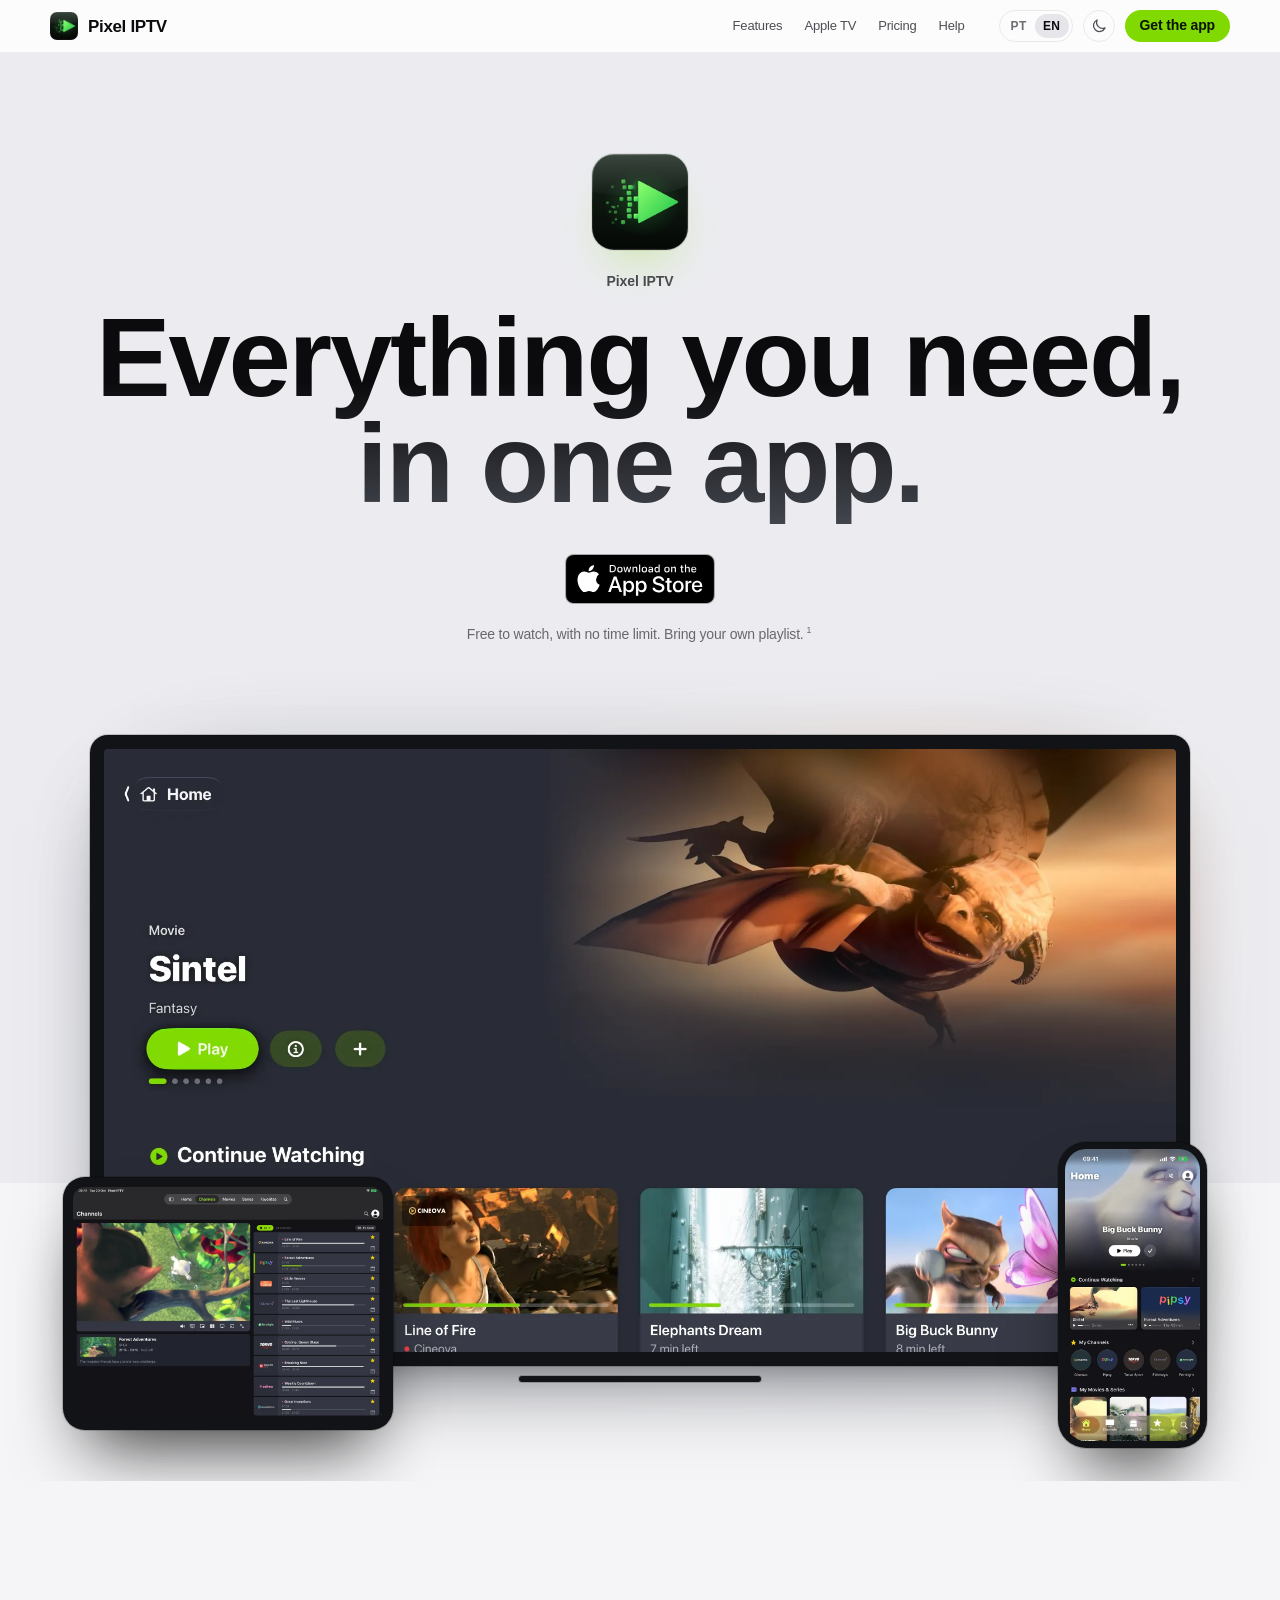
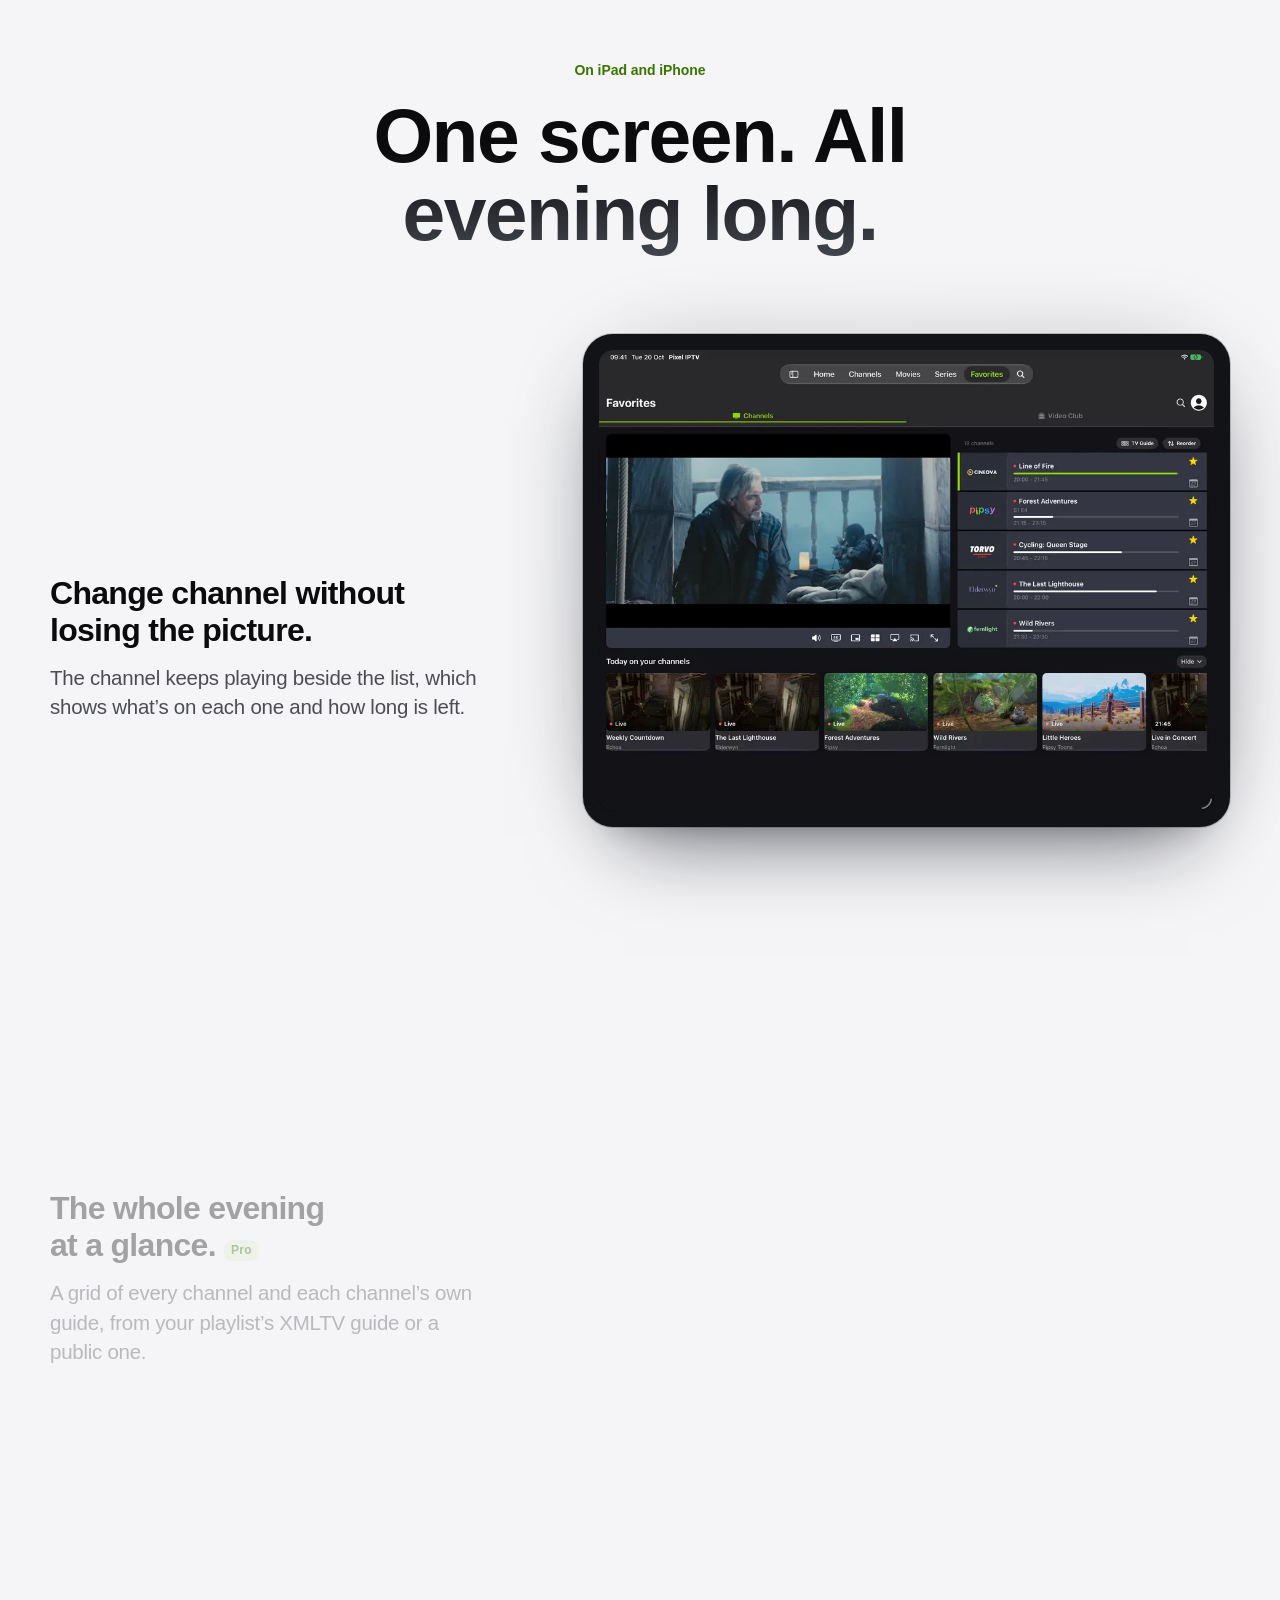
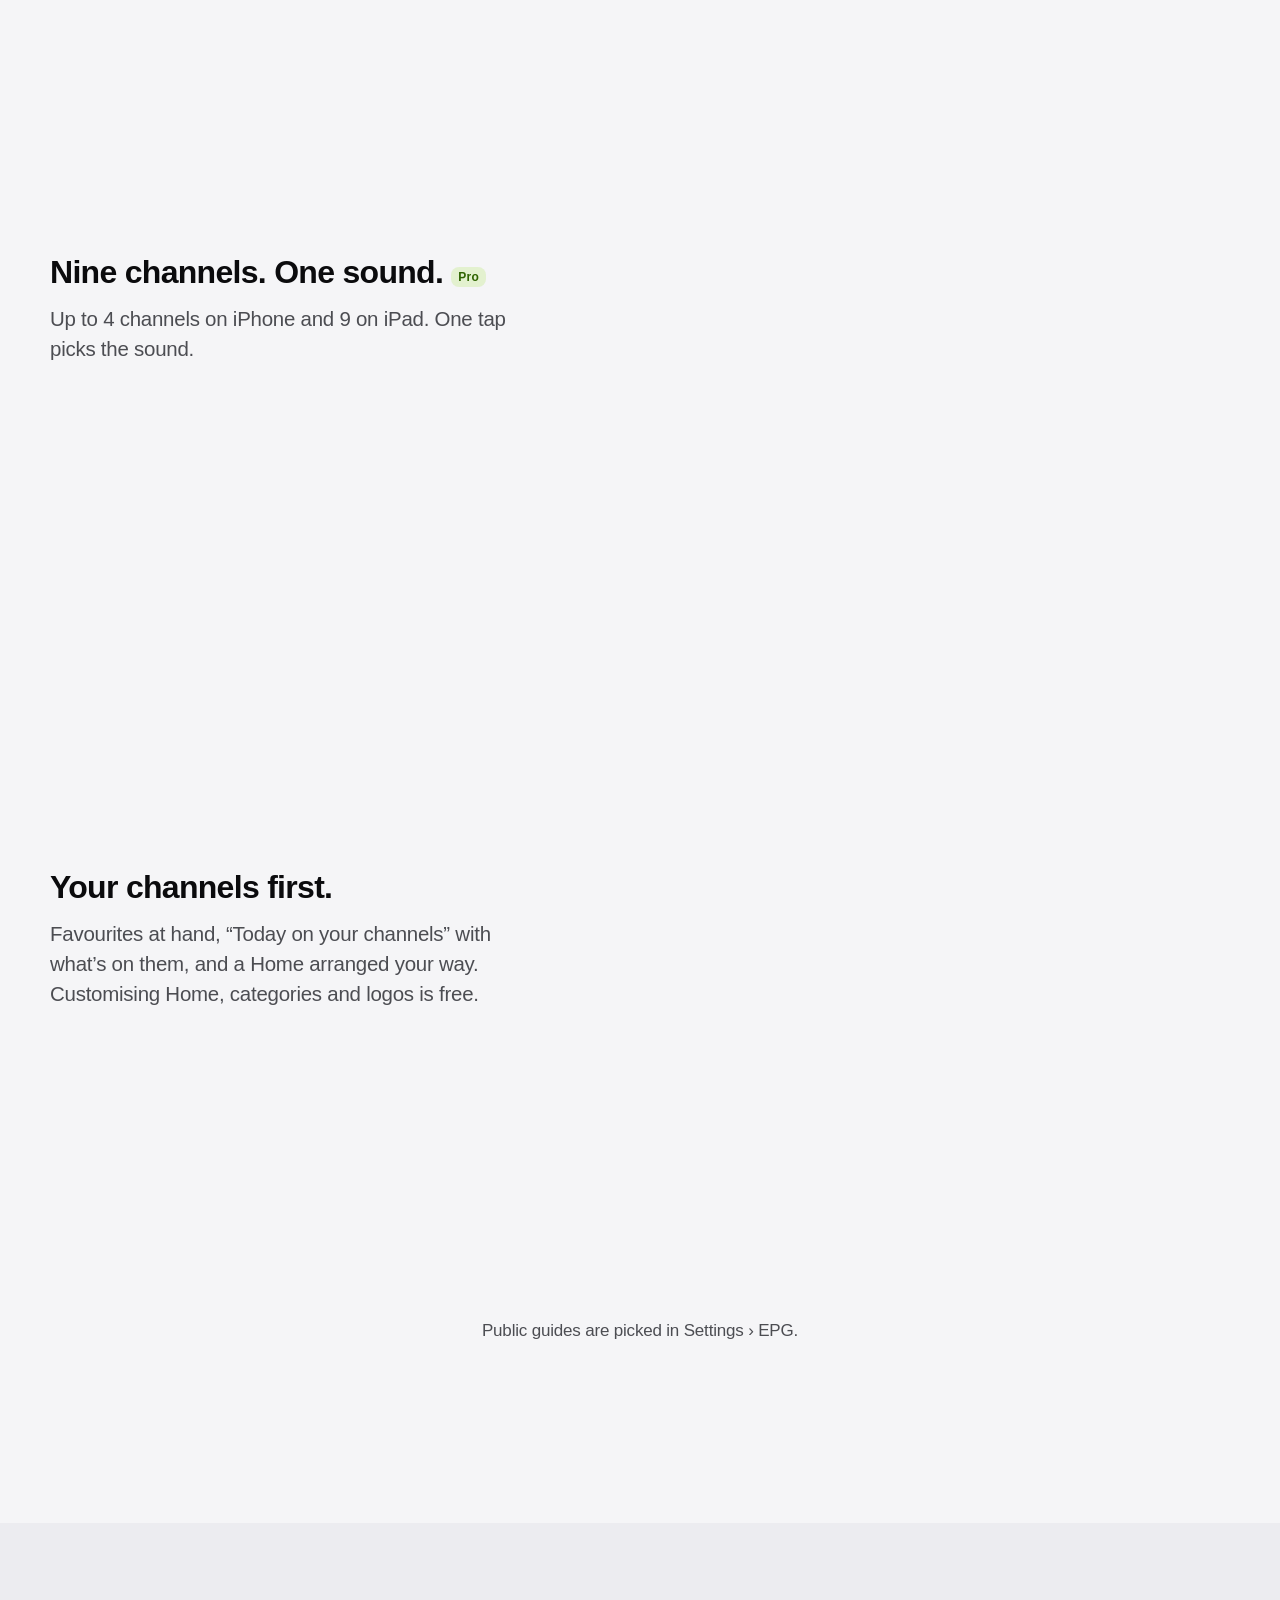
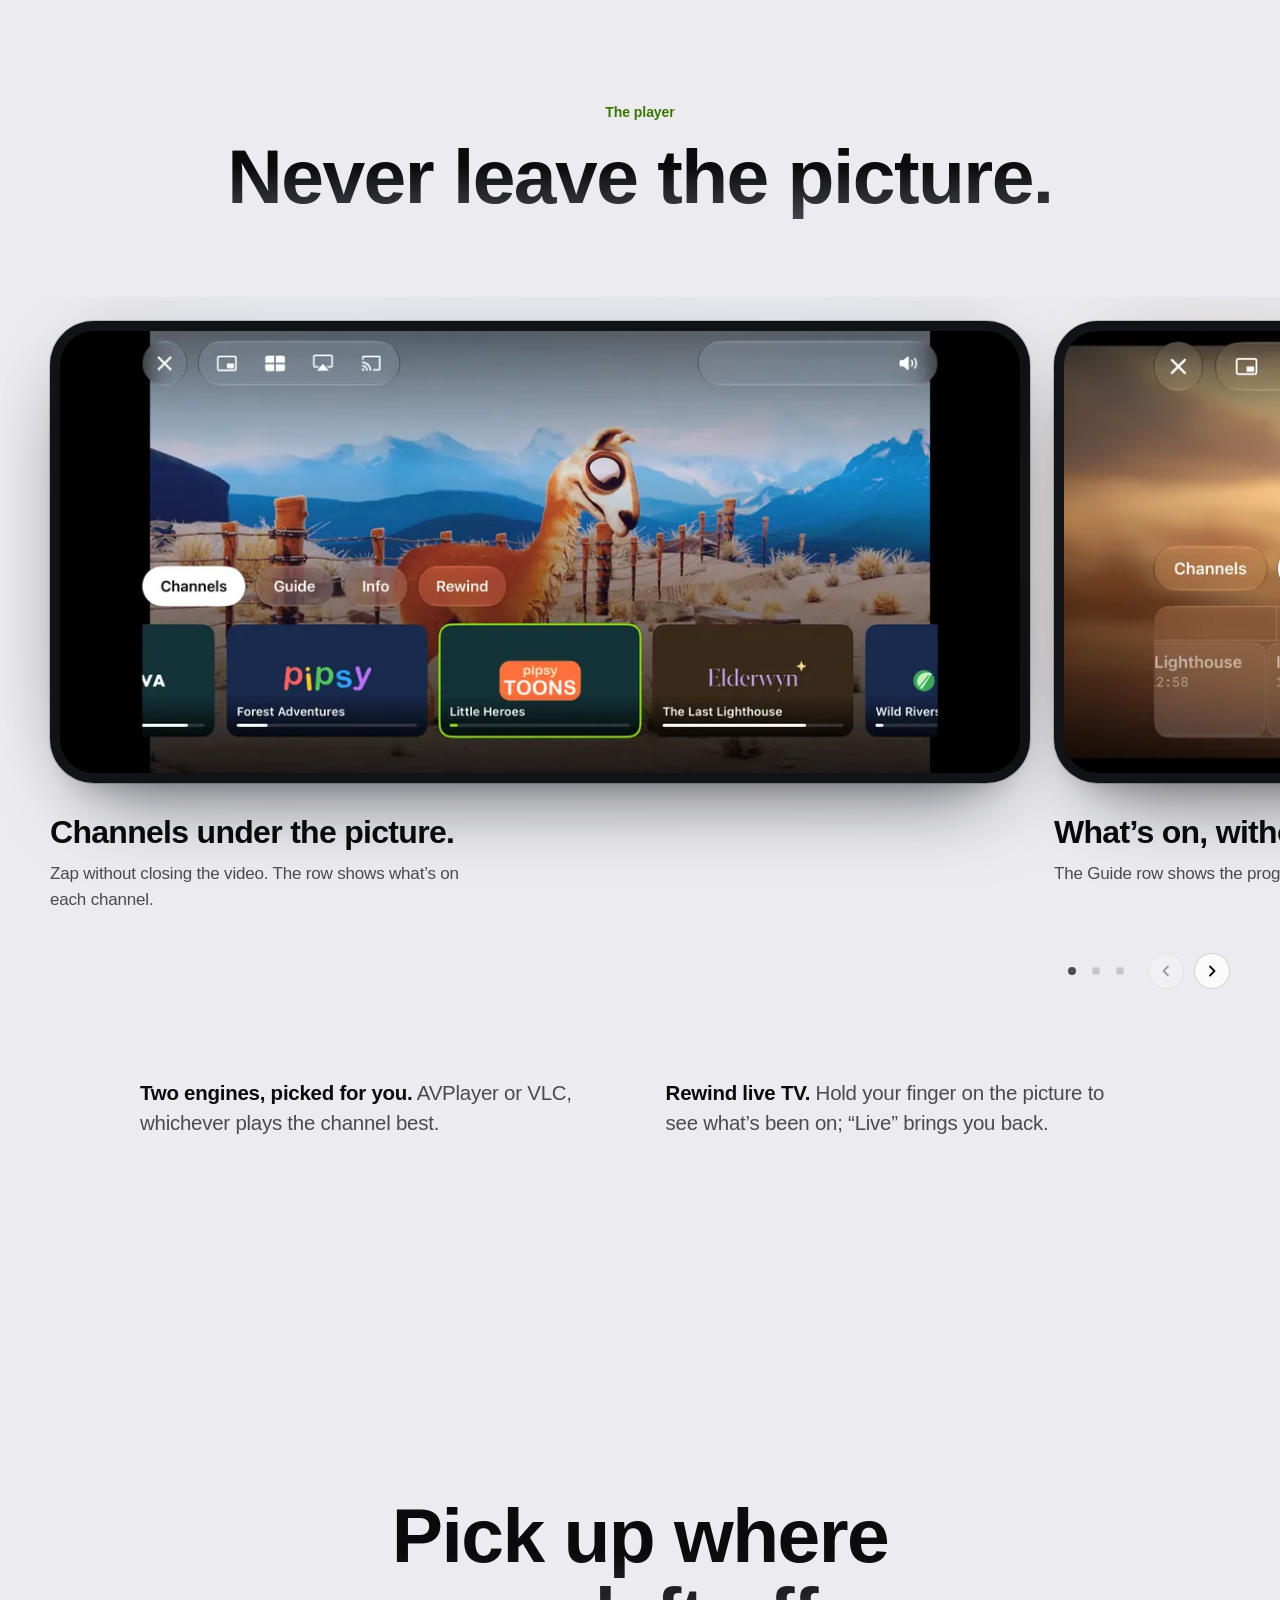
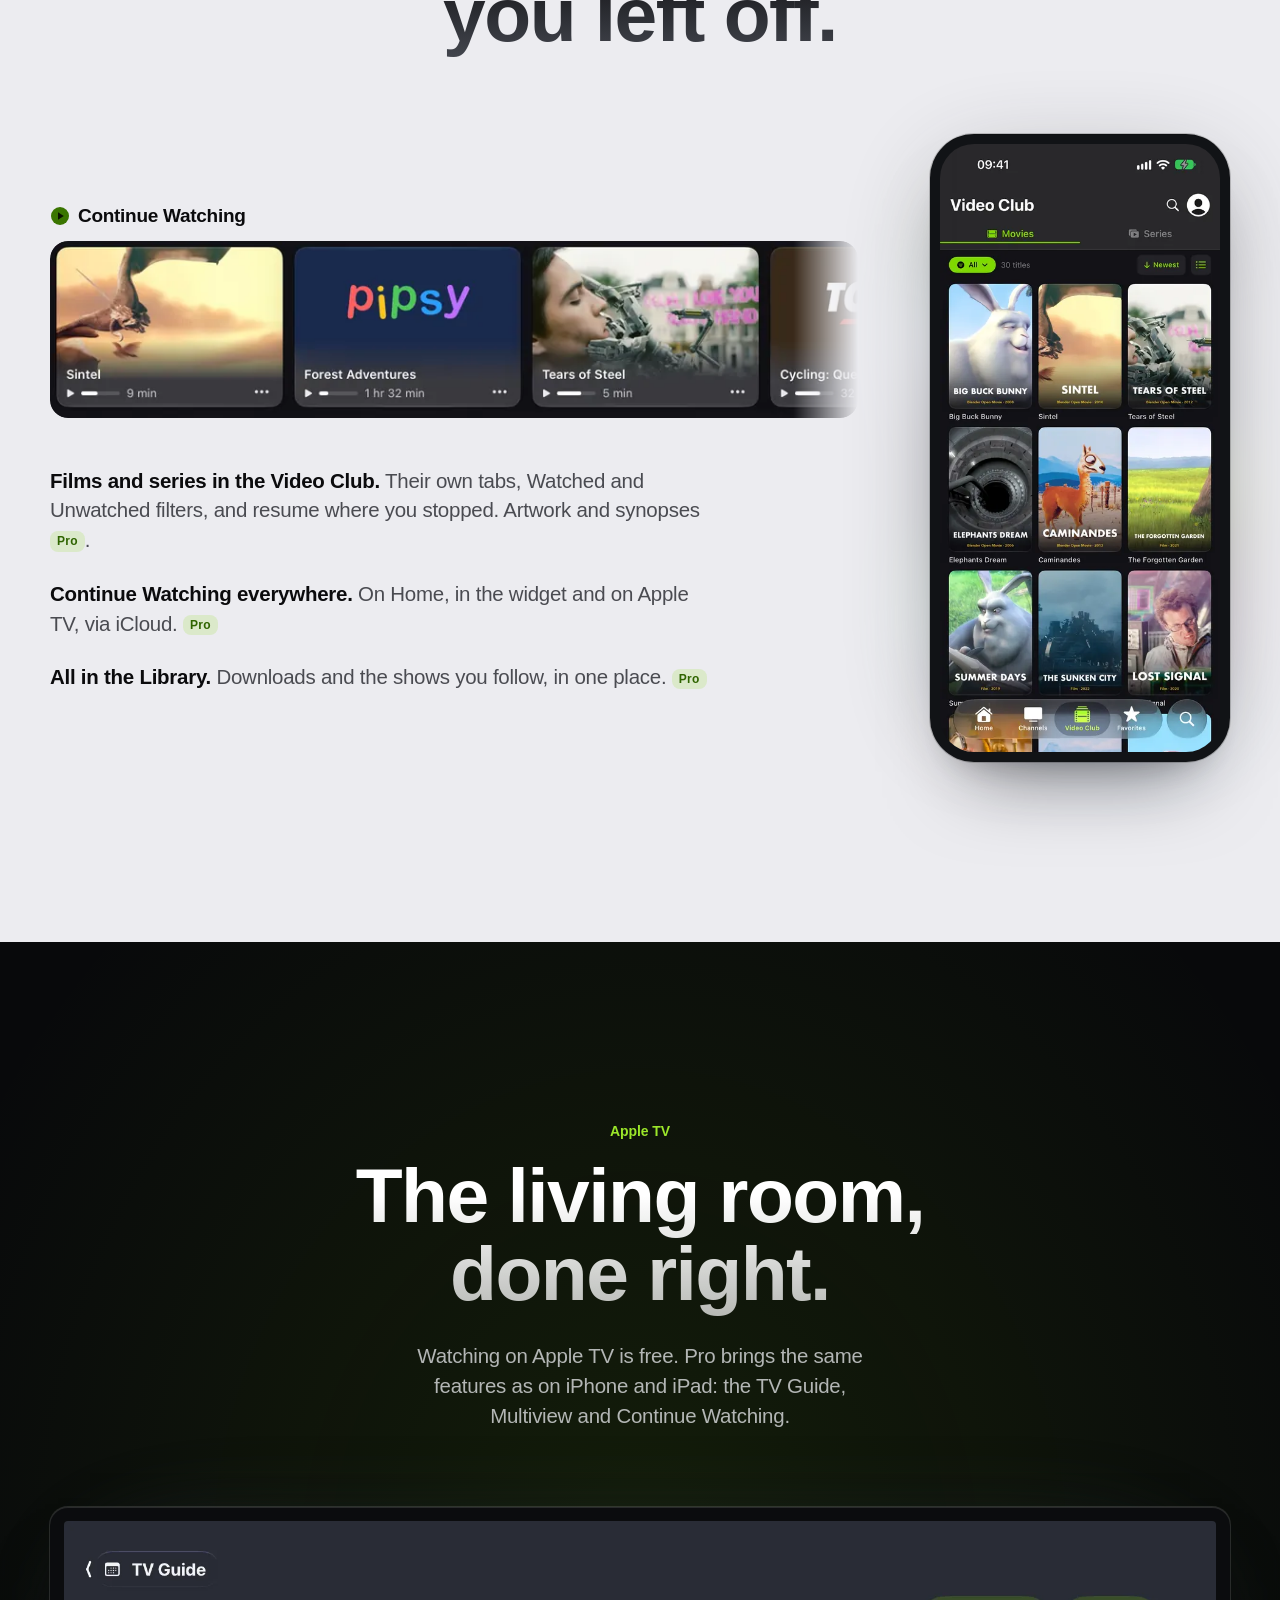
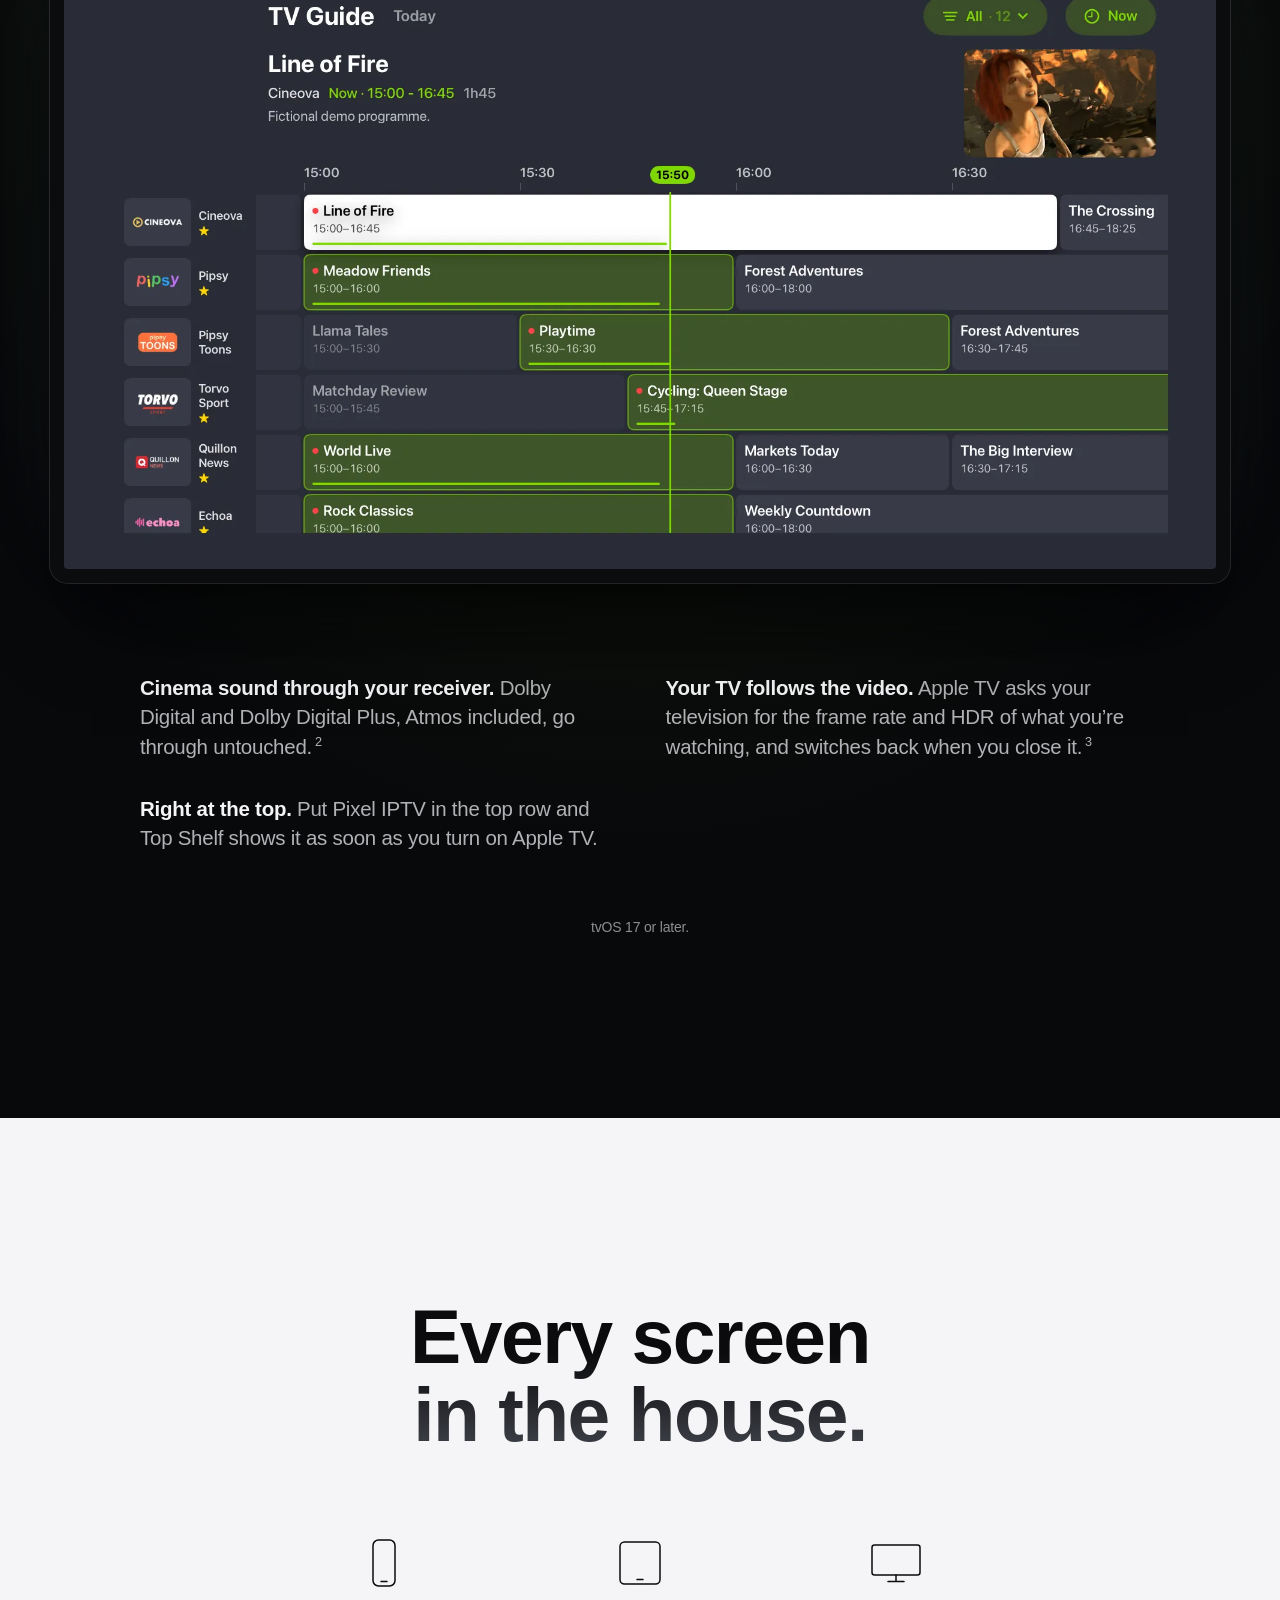
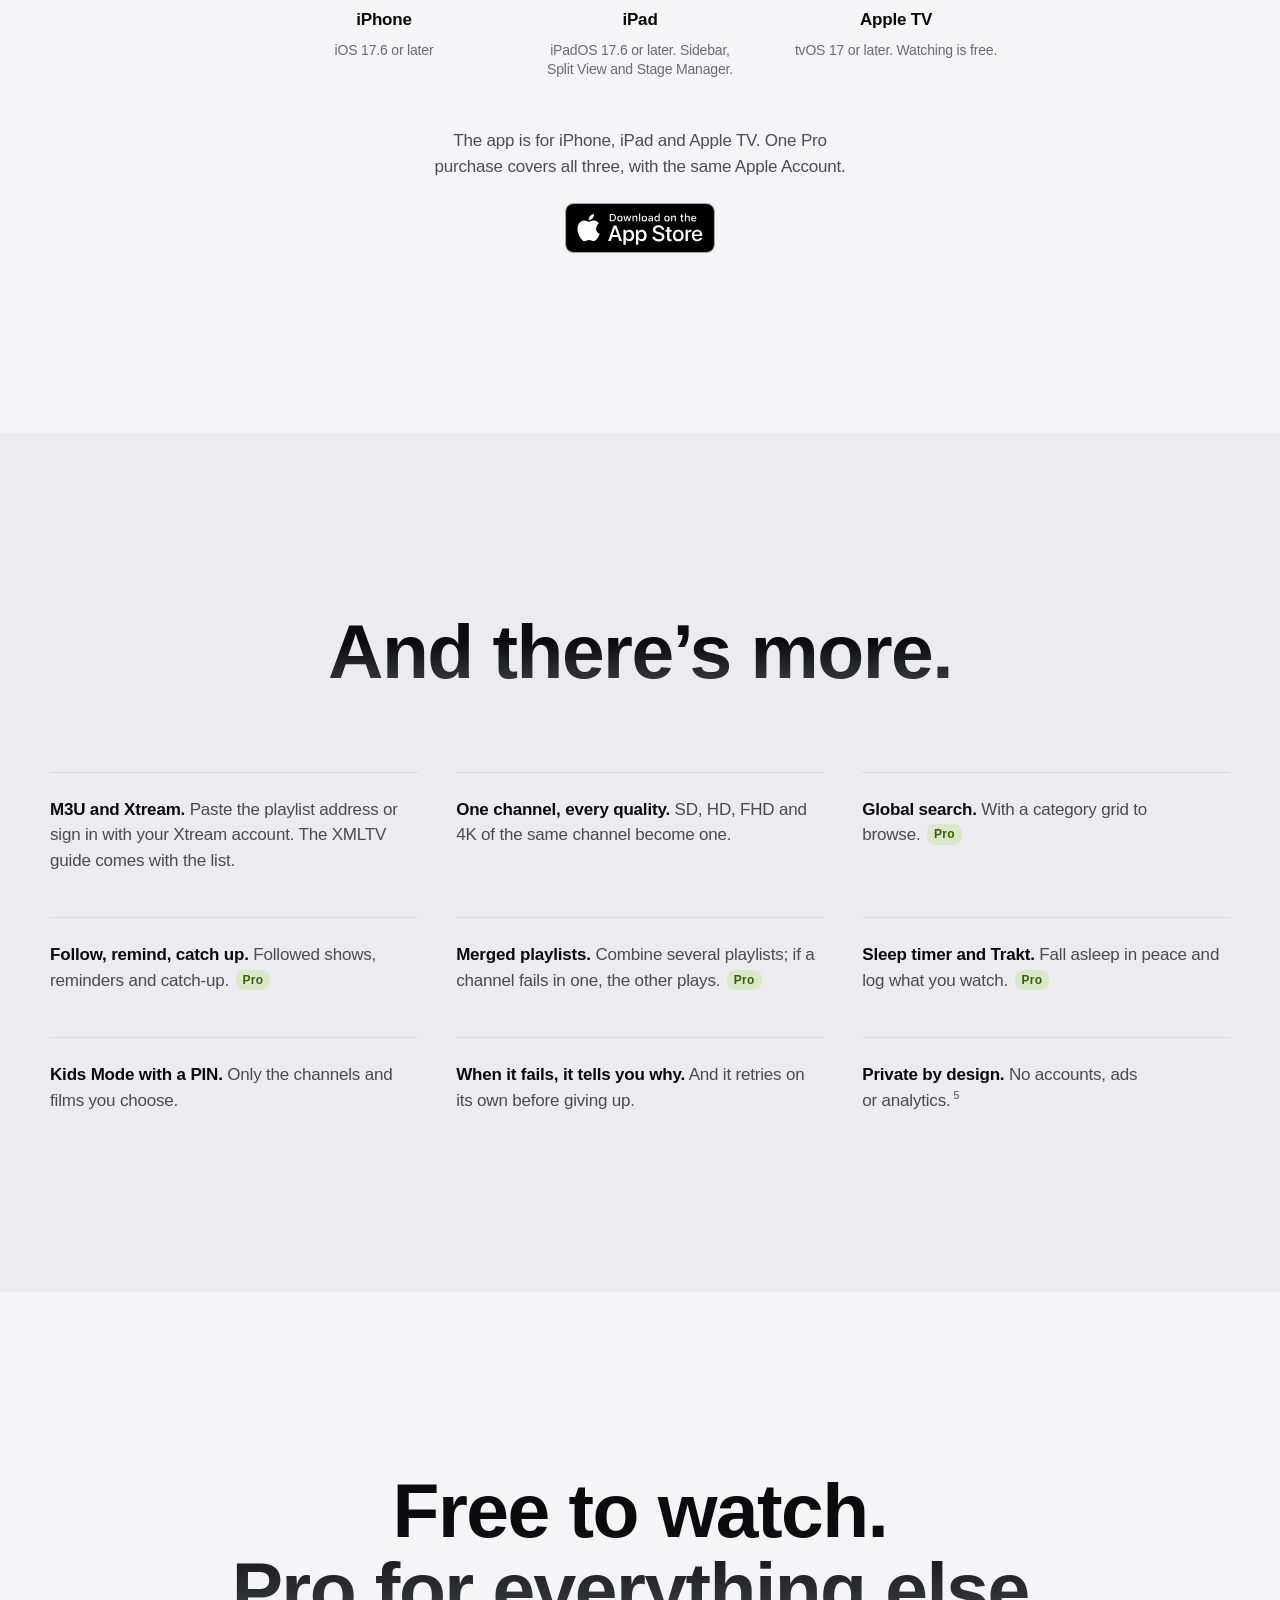
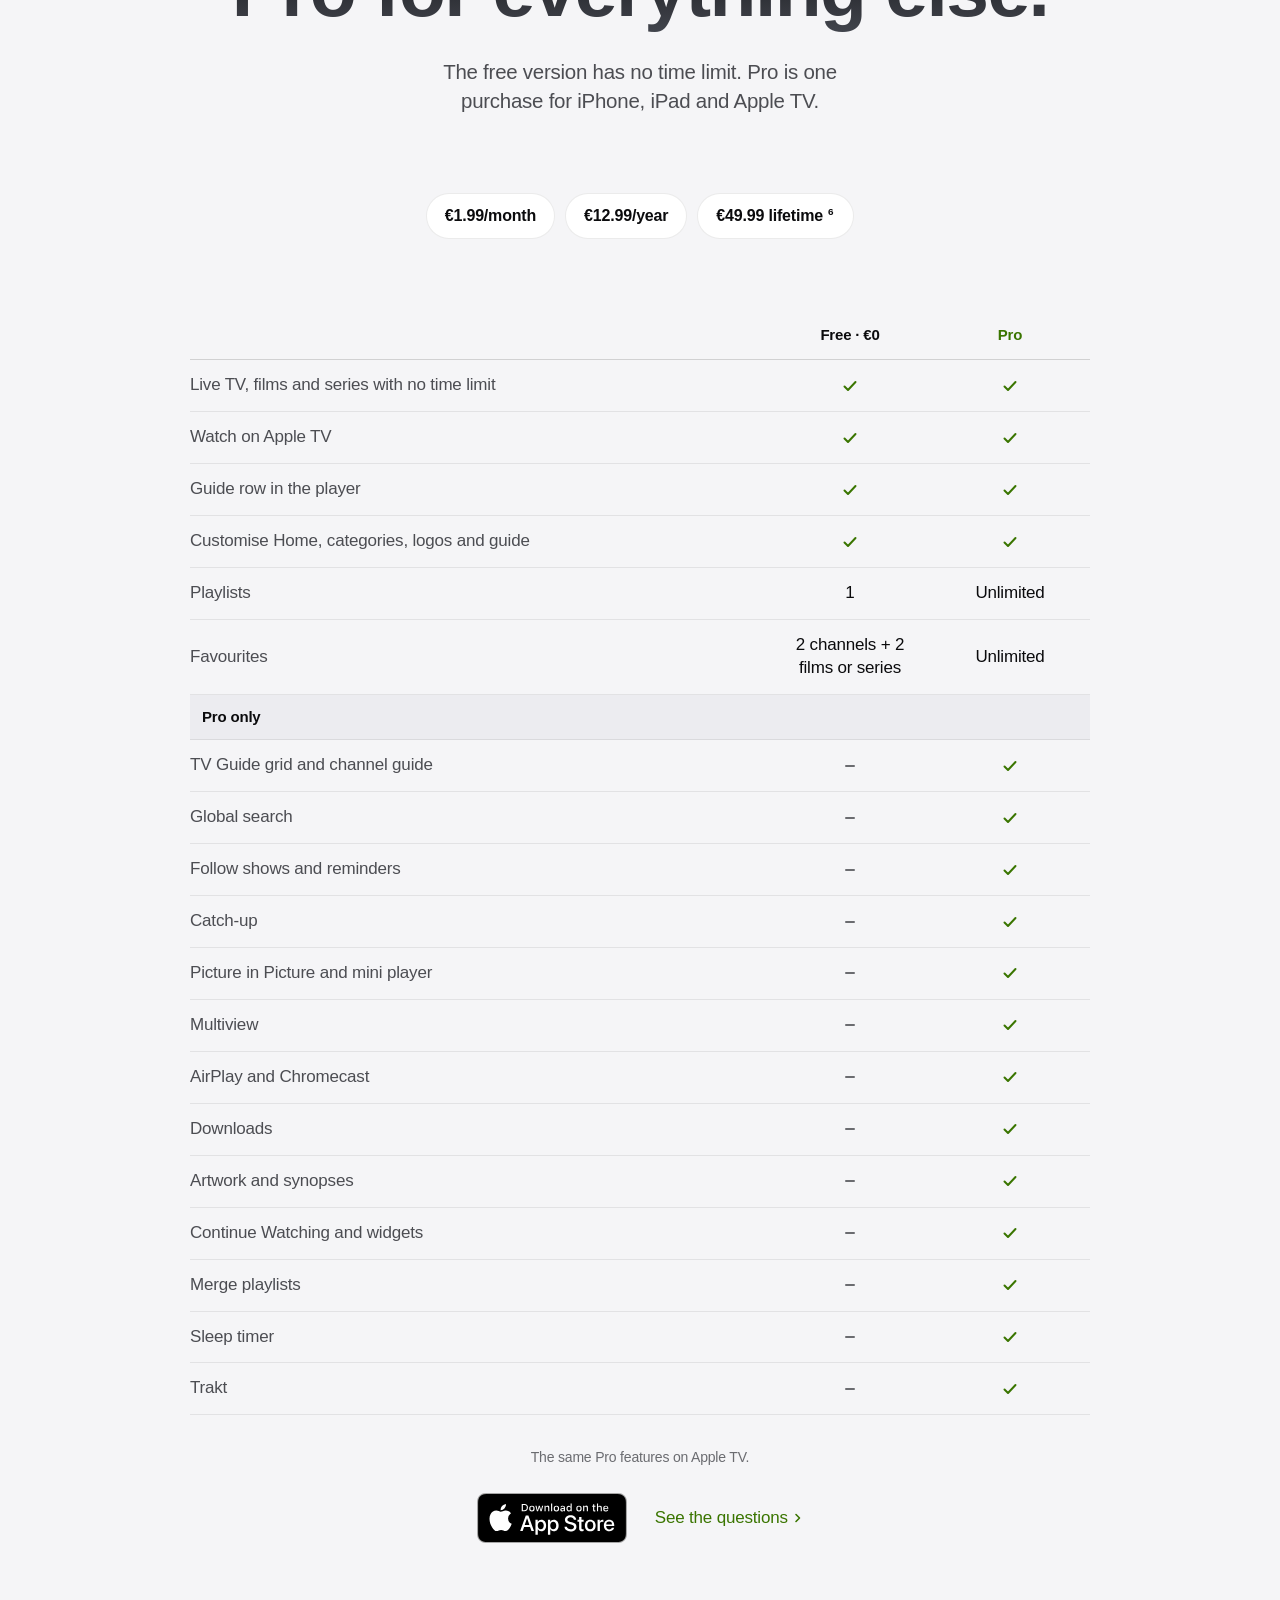
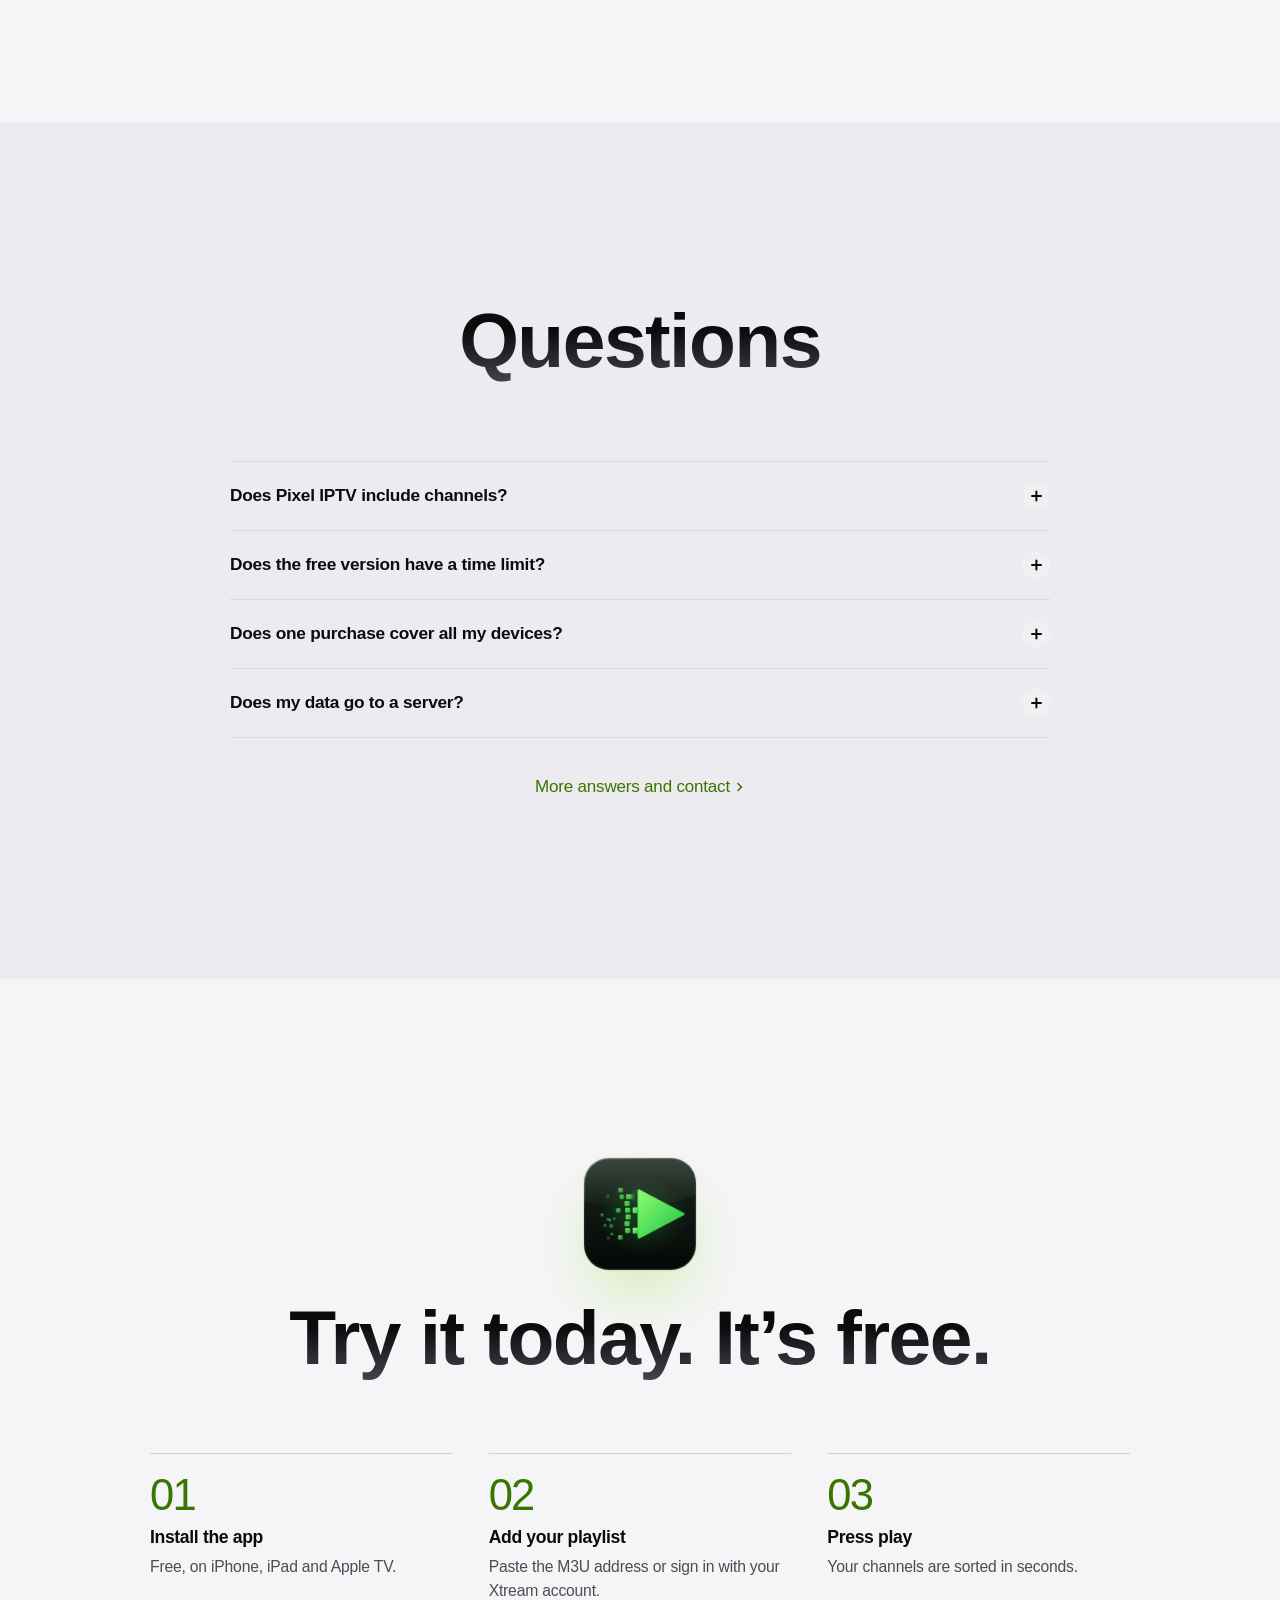
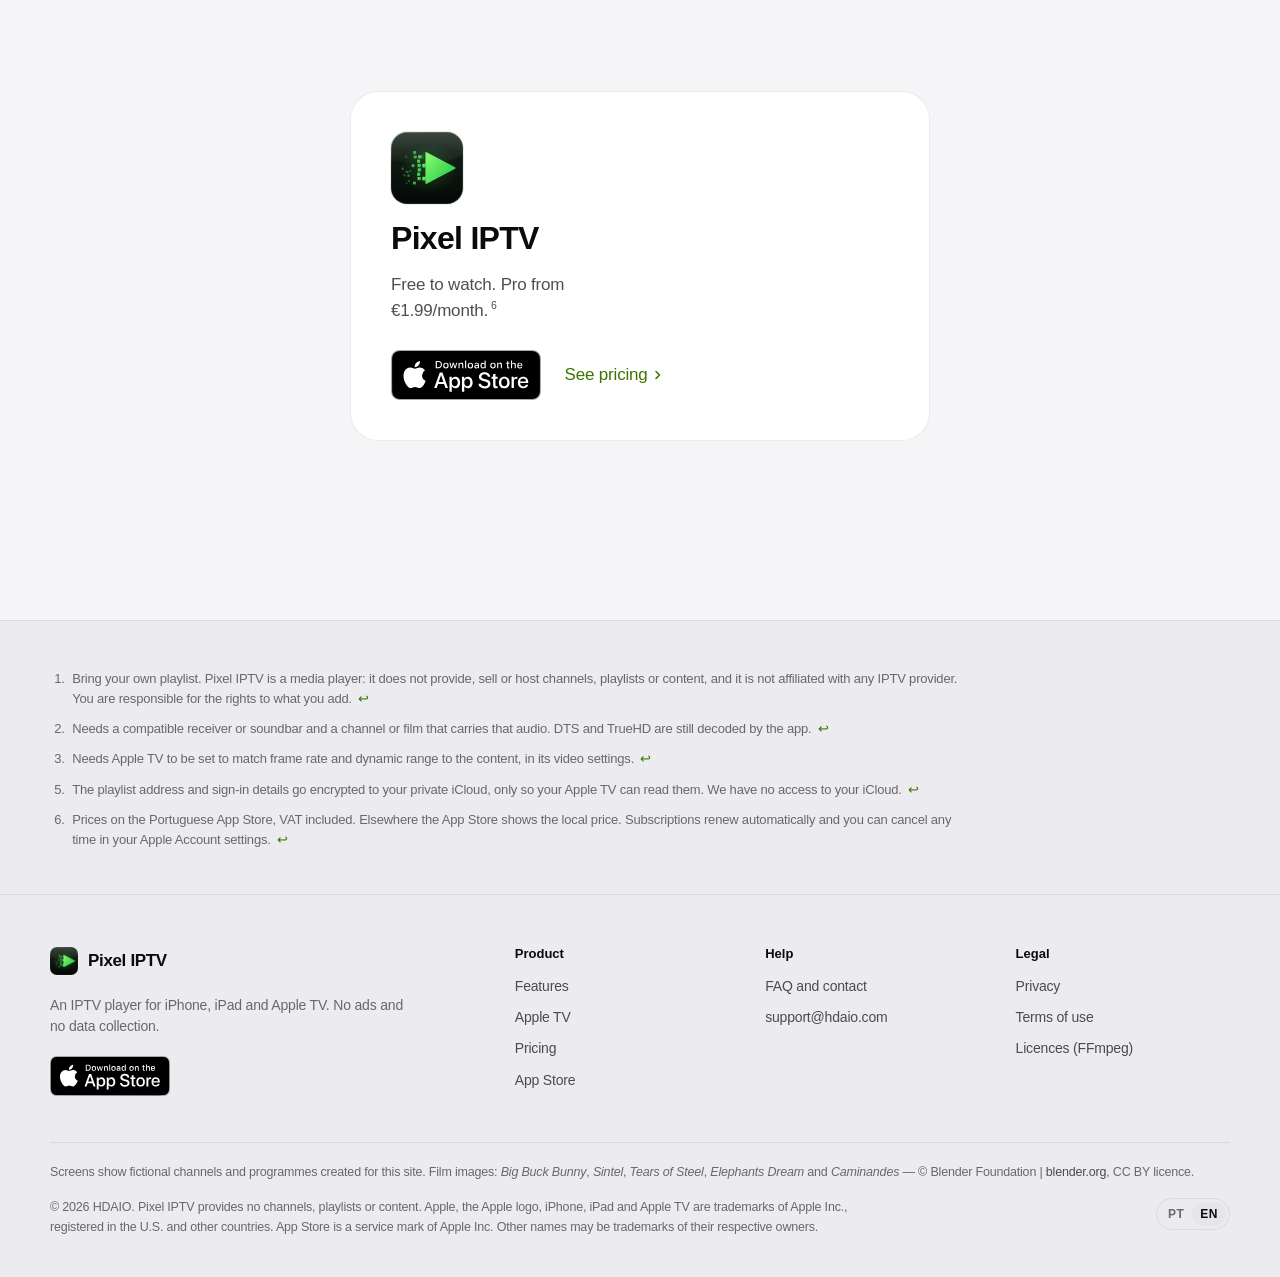
==== index.html @ 13df3185 "Pixel Server escondido até à 2.5, lista de demonstração nova, IntroDB na privacidade" ====
<!doctype html>
<html lang="en" data-title-pt="Pixel IPTV — Leitor M3U e Xtream para iPhone, iPad e Apple TV" data-title-en="Pixel IPTV — M3U and Xtream player for iPhone, iPad and Apple TV" data-desc-pt="Vê a tua lista M3U ou a tua conta Xtream no iPhone, iPad e Apple TV, com guia de TV, filmes e séries, Multiview, AirPlay e Chromecast. Grátis para ver, sem limite de tempo." data-desc-en="Watch your M3U playlist or Xtream account on iPhone, iPad and Apple TV, with a TV guide, films and series, Multiview, AirPlay and Chromecast. Free to watch, with no time limit.">
<head>
<meta charset="utf-8">
<meta name="viewport" content="width=device-width, initial-scale=1, viewport-fit=cover">
<title>Pixel IPTV — M3U and Xtream player for iPhone, iPad and Apple TV</title>
<meta name="description" content="Watch your M3U playlist or Xtream account on iPhone, iPad and Apple TV, with a TV guide, films and series, Multiview, AirPlay and Chromecast. Free to watch, with no time limit.">
<link rel="canonical" href="https://www.pixeliptv.pt/">
<meta name="theme-color" content="#07080a" media="(prefers-color-scheme: dark)">
<meta name="theme-color" content="#f5f5f7" media="(prefers-color-scheme: light)">
<meta name="color-scheme" content="dark light">
<meta name="apple-itunes-app" content="app-id=6773107337">
<meta property="og:type" content="website">
<meta property="og:site_name" content="Pixel IPTV">
<meta property="og:title" content="Pixel IPTV — M3U and Xtream player for iPhone, iPad and Apple TV">
<meta property="og:description" content="Watch your M3U playlist or Xtream account on iPhone, iPad and Apple TV, with a TV guide, films and series, Multiview, AirPlay and Chromecast. Free to watch, with no time limit.">
<meta property="og:url" content="https://www.pixeliptv.pt/">
<meta property="og:image" content="https://www.pixeliptv.pt/assets/img/og-image.jpg">
<meta property="og:image:width" content="1200">
<meta property="og:image:height" content="630">
<meta property="og:image:alt" content="Pixel IPTV on iPhone, iPad and Apple TV">
<meta property="og:locale" content="en_GB">
<meta property="og:locale:alternate" content="pt_PT">
<meta name="twitter:card" content="summary_large_image">
<meta name="twitter:title" content="Pixel IPTV — M3U and Xtream player for iPhone, iPad and Apple TV">
<meta name="twitter:description" content="Watch your M3U playlist or Xtream account on iPhone, iPad and Apple TV, with a TV guide, films and series, Multiview, AirPlay and Chromecast. Free to watch, with no time limit.">
<meta name="twitter:image" content="https://www.pixeliptv.pt/assets/img/og-image.jpg">
<link rel="icon" href="favicon.ico" sizes="any">
<link rel="icon" type="image/png" href="favicon-32.png" sizes="32x32">
<link rel="apple-touch-icon" href="apple-touch-icon.png">
<script>(function(){var d=document.documentElement,l=null,m=null;d.className+=' js';try{var q=new URLSearchParams(location.search),p=q.get('lang');m=q.get('theme');if(p==='pt'||p==='en')localStorage.setItem('pixel-iptv-lang',p);l=localStorage.getItem('pixel-iptv-lang');if(m!=='light'&&m!=='dark')m=localStorage.getItem('pixel-iptv-theme')}catch(e){}if(m==='light'||m==='dark')d.setAttribute('data-theme',m);if(l!=='pt'&&l!=='en'){l='en';var a=navigator.languages||[navigator.language||''];for(var i=0;i<a.length;i++){if(/^pt/i.test(a[i])){l='pt';break}if(/^en/i.test(a[i]))break}}d.lang=l==='pt'?'pt-PT':'en'})()</script>
<link rel="stylesheet" href="assets/site.css?v=20261101a">
<script type="application/ld+json">{"@context": "https://schema.org", "@type": "SoftwareApplication", "name": "Pixel IPTV", "alternateName": "Pixel IPTV: Player M3U Xtream", "applicationCategory": "EntertainmentApplication", "operatingSystem": "iOS 17.6, iPadOS 17.6, tvOS 17", "softwareVersion": "2.5", "url": "https://www.pixeliptv.pt/", "downloadUrl": "https://apps.apple.com/app/id6773107337", "installUrl": "https://apps.apple.com/app/id6773107337", "image": "https://www.pixeliptv.pt/assets/img/app-icon-512.png", "screenshot": "https://www.pixeliptv.pt/assets/img/en/iphone-home-920.jpg", "author": {"@type": "Organization", "name": "HDAIO"}, "offers": {"@type": "Offer", "price": "0", "priceCurrency": "EUR"}, "description": "Pixel IPTV is a media player for iPhone, iPad and Apple TV. Add your own M3U playlist or Xtream Codes login. It provides no channels, playlists or content."}</script>
</head>
<body>
<a class="skip" href="#main"><span lang="pt-PT">Saltar para o conteúdo</span><span lang="en">Skip to content</span></a>
<header class="site-header">
  <div class="wrap header-row">
    <a class="brand" href="index.html" aria-label="Pixel IPTV"><img src="assets/img/app-icon-64.png" width="28" height="28" alt=""><span class="brand-name">Pixel IPTV</span></a>
    <nav class="nav" id="site-nav" data-aria-pt="Principal" data-aria-en="Main" aria-label="Main"><a href="index.html#funcionalidades"><span lang="pt-PT">Funcionalidades</span><span lang="en">Features</span></a><a href="index.html#apple-tv">Apple TV</a><a class="ps" href="server.html">Pixel Server</a><a href="index.html#precos"><span lang="pt-PT">Preços</span><span lang="en">Pricing</span></a><a href="support.html"><span lang="pt-PT">Ajuda</span><span lang="en">Help</span></a><div class="nav-extra"><div class="lang-switch" role="group" data-aria-pt="Idioma" data-aria-en="Language" aria-label="Language">
        <button type="button" data-lang="pt" aria-pressed="false" title="Português">PT</button>
        <button type="button" data-lang="en" aria-pressed="false" title="English">EN</button>
      </div><button class="icon-btn theme-btn" type="button" data-aria-pt="Mudar de tema" data-aria-en="Switch theme" aria-label="Switch theme"><svg class="i sun" viewBox="0 0 24 24" fill="none" stroke="currentColor" stroke-width="1.7" stroke-linecap="round" stroke-linejoin="round" aria-hidden="true"><circle cx="12" cy="12" r="4"/><path d="M12 2.5v2M12 19.5v2M2.5 12h2M19.5 12h2M5.3 5.3l1.4 1.4M17.3 17.3l1.4 1.4M5.3 18.7l1.4-1.4M17.3 6.7l1.4-1.4"/></svg><svg class="i moon" viewBox="0 0 24 24" fill="none" stroke="currentColor" stroke-width="1.7" stroke-linecap="round" stroke-linejoin="round" aria-hidden="true"><path d="M20 14.5A8 8 0 0 1 9.5 4a8 8 0 1 0 10.5 10.5z"/></svg></button></div></nav>
    <div class="header-actions">
      <div class="lang-switch" role="group" data-aria-pt="Idioma" data-aria-en="Language" aria-label="Language">
        <button type="button" data-lang="pt" aria-pressed="false" title="Português">PT</button>
        <button type="button" data-lang="en" aria-pressed="false" title="English">EN</button>
      </div>
      <button class="icon-btn theme-btn" type="button" data-aria-pt="Mudar de tema" data-aria-en="Switch theme" aria-label="Switch theme"><svg class="i sun" viewBox="0 0 24 24" fill="none" stroke="currentColor" stroke-width="1.7" stroke-linecap="round" stroke-linejoin="round" aria-hidden="true"><circle cx="12" cy="12" r="4"/><path d="M12 2.5v2M12 19.5v2M2.5 12h2M19.5 12h2M5.3 5.3l1.4 1.4M17.3 17.3l1.4 1.4M5.3 18.7l1.4-1.4M17.3 6.7l1.4-1.4"/></svg><svg class="i moon" viewBox="0 0 24 24" fill="none" stroke="currentColor" stroke-width="1.7" stroke-linecap="round" stroke-linejoin="round" aria-hidden="true"><path d="M20 14.5A8 8 0 0 1 9.5 4a8 8 0 1 0 10.5 10.5z"/></svg></button>
      <a class="btn btn-primary btn-sm header-cta" href="https://apps.apple.com/app/id6773107337" rel="noopener"><span lang="pt-PT">Obter a app</span><span lang="en">Get the app</span></a>
      <button class="icon-btn menu-btn" type="button" aria-controls="site-nav" aria-expanded="false" data-aria-pt="Menu" data-aria-en="Menu" aria-label="Menu"><svg class="i chev-i" viewBox="0 0 24 24" fill="none" stroke="currentColor" stroke-width="1.8" stroke-linecap="round" stroke-linejoin="round" aria-hidden="true"><path d="M6 9.5l6 6 6-6"/></svg></button>
    </div>
  </div>
</header>

<main id="main" class="home">
  <section class="hero hero-home" aria-labelledby="hero-h">
    <div class="wrap hero-lockup">
      <img class="hero-icon" src="assets/img/app-icon-128.png" width="96" height="96" alt="">
      <h1 class="eyebrow-h1">Pixel IPTV</h1>
      <h2 id="hero-h" class="display"><span lang="pt-PT">Tudo o que precisas, <br>numa só app.</span><span lang="en">Everything you need, <br>in one app.</span></h2>
      <div class="cta-row center">
        <a class="badge-link" href="https://apps.apple.com/app/id6773107337" rel="noopener"><img class="b-dark" lang="pt-PT" src="assets/badges/app-store-pt-white.svg" width="150" height="50" alt="Descarregar na App Store" loading="lazy"><img class="b-dark" lang="en" src="assets/badges/app-store-en-white.svg" width="150" height="50" alt="Download on the App Store" loading="lazy"><img class="b-light" lang="pt-PT" src="assets/badges/app-store-pt.svg" width="150" height="50" alt="Descarregar na App Store" loading="lazy"><img class="b-light" lang="en" src="assets/badges/app-store-en.svg" width="150" height="50" alt="Download on the App Store" loading="lazy"></a>
        <a class="more ps" href="server.html"><span lang="pt-PT">Conhecer o Pixel Server</span><span lang="en">Meet Pixel Server</span> <svg class="chev" viewBox="0 0 10 10" aria-hidden="true"><path d="M3 1.5L6.5 5 3 8.5" fill="none" stroke="currentColor" stroke-width="1.6" stroke-linecap="round" stroke-linejoin="round"/></svg></a>
      </div>
      <p class="fine"><span lang="pt-PT">Grátis para ver, sem limite de tempo. Traz a tua própria lista.</span><span lang="en">Free to watch, with no time limit. Bring your own playlist.</span><sup class="fn"><a href="#nota-1" id="ref-1" data-aria-pt="Nota 1" data-aria-en="Note 1" aria-label="Note 1">1</a></sup></p>
    </div>
    <div class="hero-stage">
      <div class="hero-dev glow hero-parallax">
        <div class="dev hero-frame"><div class="screen"><picture lang="pt-PT"><source media="(max-width:734px)" type="image/webp" srcset="assets/img/pt/iphone-home-460.webp 460w, assets/img/pt/iphone-home-920.webp 920w" sizes="72vw" width="460" height="999"><source media="(max-width:734px)" srcset="assets/img/pt/iphone-home-460.jpg 460w, assets/img/pt/iphone-home-920.jpg 920w" sizes="72vw" width="460" height="999"><source type="image/webp" srcset="assets/img/pt/tv-home-1000.webp 1000w, assets/img/pt/tv-home-1920.webp 1920w" sizes="(max-width:1068px) 92vw, 1100px"><img src="assets/img/pt/tv-home-1000.jpg" srcset="assets/img/pt/tv-home-1000.jpg 1000w, assets/img/pt/tv-home-1920.jpg 1920w" sizes="(max-width:1068px) 92vw, 1100px" width="1000" height="562" alt="Pixel IPTV na Apple TV: Início, com o filme Sintel em destaque no topo e a fila Continuar a Ver com o progresso de cada título (canais e títulos fictícios de demonstração; imagens de filmes da Blender Foundation)" data-alt-tv="Pixel IPTV na Apple TV: Início, com o filme Sintel em destaque no topo e a fila Continuar a Ver com o progresso de cada título (canais e títulos fictícios de demonstração; imagens de filmes da Blender Foundation)" data-alt-phone="Pixel IPTV no iPhone: ecrã Início com Continuar a Ver e os teus canais (canais fictícios de demonstração)" fetchpriority="high" decoding="async" loading="lazy" data-hero></picture><picture lang="en"><source media="(max-width:734px)" type="image/webp" srcset="assets/img/en/iphone-home-460.webp 460w, assets/img/en/iphone-home-920.webp 920w" sizes="72vw" width="460" height="999"><source media="(max-width:734px)" srcset="assets/img/en/iphone-home-460.jpg 460w, assets/img/en/iphone-home-920.jpg 920w" sizes="72vw" width="460" height="999"><source type="image/webp" srcset="assets/img/en/tv-home-1000.webp 1000w, assets/img/en/tv-home-1920.webp 1920w" sizes="(max-width:1068px) 92vw, 1100px"><img src="assets/img/en/tv-home-1000.jpg" srcset="assets/img/en/tv-home-1000.jpg 1000w, assets/img/en/tv-home-1920.jpg 1920w" sizes="(max-width:1068px) 92vw, 1100px" width="1000" height="562" alt="Pixel IPTV on Apple TV: Home, with the film Sintel featured at the top and the Continue Watching row showing each title’s progress (fictional demo channels and titles; images from Blender Foundation films)" data-alt-tv="Pixel IPTV on Apple TV: Home, with the film Sintel featured at the top and the Continue Watching row showing each title’s progress (fictional demo channels and titles; images from Blender Foundation films)" data-alt-phone="Pixel IPTV on iPhone: Home screen with Continue Watching and your channels (fictional demo channels)" fetchpriority="high" decoding="async" loading="lazy" data-hero></picture></div></div>
        <div class="hero-side hero-ipad"><div class="dev ipad "><div class="screen"><picture lang="pt-PT"><source type="image/webp" srcset="assets/img/pt/ipad-channels-1000.webp 1000w, assets/img/pt/ipad-channels-1800.webp 1800w" sizes="(max-width: 900px) 52vw, 390px"><img src="assets/img/pt/ipad-channels-1000.jpg" srcset="assets/img/pt/ipad-channels-1000.jpg 1000w, assets/img/pt/ipad-channels-1800.jpg 1800w" sizes="(max-width: 900px) 52vw, 390px" width="1000" height="750" alt="Pixel IPTV no iPad: o canal a tocar ao lado da lista de canais (canais fictícios de demonstração)" loading="lazy" fetchpriority="high" decoding="async"></picture><picture lang="en"><source type="image/webp" srcset="assets/img/en/ipad-channels-1000.webp 1000w, assets/img/en/ipad-channels-1800.webp 1800w" sizes="(max-width: 900px) 52vw, 390px"><img src="assets/img/en/ipad-channels-1000.jpg" srcset="assets/img/en/ipad-channels-1000.jpg 1000w, assets/img/en/ipad-channels-1800.jpg 1800w" sizes="(max-width: 900px) 52vw, 390px" width="1000" height="750" alt="Pixel IPTV on iPad: the channel playing beside the channel list (fictional demo channels)" loading="lazy" fetchpriority="high" decoding="async"></picture></div></div></div>
        <div class="hero-side hero-iphone"><div class="dev iphone "><div class="screen"><picture lang="pt-PT"><source type="image/webp" srcset="assets/img/pt/iphone-home-460.webp 460w, assets/img/pt/iphone-home-920.webp 920w" sizes="(max-width: 900px) 21vw, 150px"><img src="assets/img/pt/iphone-home-460.jpg" srcset="assets/img/pt/iphone-home-460.jpg 460w, assets/img/pt/iphone-home-920.jpg 920w" sizes="(max-width: 900px) 21vw, 150px" width="460" height="999" alt="Pixel IPTV no iPhone: ecrã Início com Continuar a Ver e Os Meus Canais (canais fictícios de demonstração)" loading="lazy" fetchpriority="high" decoding="async"></picture><picture lang="en"><source type="image/webp" srcset="assets/img/en/iphone-home-460.webp 460w, assets/img/en/iphone-home-920.webp 920w" sizes="(max-width: 900px) 21vw, 150px"><img src="assets/img/en/iphone-home-460.jpg" srcset="assets/img/en/iphone-home-460.jpg 460w, assets/img/en/iphone-home-920.jpg 920w" sizes="(max-width: 900px) 21vw, 150px" width="460" height="999" alt="Pixel IPTV on iPhone: Home with Continue Watching and My Channels (fictional demo channels)" loading="lazy" fetchpriority="high" decoding="async"></picture></div></div></div>
      </div>
    </div>
    <script>(function(){var l=/^pt/i.test(document.documentElement.lang)?'pt-PT':'en';document.querySelectorAll('picture[lang="'+l+'"] img[data-hero]').forEach(function(i){i.loading='eager';});})();</script>
  </section>

  <section class="section band-1" id="funcionalidades" aria-labelledby="story-h" tabindex="-1">
    <div class="wrap">
      <div class="sec-head reveal">
        <p class="eyebrow"><span lang="pt-PT">No iPad e no iPhone</span><span lang="en">On iPad and iPhone</span></p>
        <h2 id="story-h" class="h2"><span lang="pt-PT">Um ecrã. A noite toda.</span><span lang="en">One screen. All evening long.</span></h2>
      </div>
      <div class="story">
        <div class="story-stage glow" aria-hidden="false">
          <div class="dev ipad"><div class="screen">
          <div class="story-shot" data-step="1" data-active><picture lang="pt-PT"><source type="image/webp" srcset="assets/img/pt/ipad-channels-1000.webp 1000w, assets/img/pt/ipad-channels-1800.webp 1800w" sizes="(max-width:734px) 92vw, (max-width:1068px) 46vw, 640px"><img src="assets/img/pt/ipad-channels-1000.jpg" srcset="assets/img/pt/ipad-channels-1000.jpg 1000w, assets/img/pt/ipad-channels-1800.jpg 1800w" sizes="(max-width:734px) 92vw, (max-width:1068px) 46vw, 640px" width="1000" height="750" alt="Pixel IPTV no iPad: o canal a tocar ao lado da lista de canais (canais fictícios de demonstração)" loading="lazy" decoding="async"></picture><picture lang="en"><source type="image/webp" srcset="assets/img/en/ipad-channels-1000.webp 1000w, assets/img/en/ipad-channels-1800.webp 1800w" sizes="(max-width:734px) 92vw, (max-width:1068px) 46vw, 640px"><img src="assets/img/en/ipad-channels-1000.jpg" srcset="assets/img/en/ipad-channels-1000.jpg 1000w, assets/img/en/ipad-channels-1800.jpg 1800w" sizes="(max-width:734px) 92vw, (max-width:1068px) 46vw, 640px" width="1000" height="750" alt="Pixel IPTV on iPad: the channel playing beside the channel list (fictional demo channels)" loading="lazy" decoding="async"></picture></div>
          <div class="story-shot" data-step="2"><picture lang="pt-PT"><source type="image/webp" srcset="assets/img/pt/ipad-guide-1000.webp 1000w, assets/img/pt/ipad-guide-1800.webp 1800w" sizes="(max-width:734px) 92vw, (max-width:1068px) 46vw, 640px"><img src="assets/img/pt/ipad-guide-1000.jpg" srcset="assets/img/pt/ipad-guide-1000.jpg 1000w, assets/img/pt/ipad-guide-1800.jpg 1800w" sizes="(max-width:734px) 92vw, (max-width:1068px) 46vw, 640px" width="1000" height="750" alt="Pixel IPTV no iPad: Guia TV em grelha com vários canais (canais fictícios de demonstração)" loading="lazy" decoding="async"></picture><picture lang="en"><source type="image/webp" srcset="assets/img/en/ipad-guide-1000.webp 1000w, assets/img/en/ipad-guide-1800.webp 1800w" sizes="(max-width:734px) 92vw, (max-width:1068px) 46vw, 640px"><img src="assets/img/en/ipad-guide-1000.jpg" srcset="assets/img/en/ipad-guide-1000.jpg 1000w, assets/img/en/ipad-guide-1800.jpg 1800w" sizes="(max-width:734px) 92vw, (max-width:1068px) 46vw, 640px" width="1000" height="750" alt="Pixel IPTV on iPad: TV Guide grid with several channels (fictional demo channels)" loading="lazy" decoding="async"></picture></div>
          <div class="story-shot" data-step="3"><picture lang="pt-PT"><source type="image/webp" srcset="assets/img/pt/ipad-multiview-1000.webp 1000w, assets/img/pt/ipad-multiview-1800.webp 1800w" sizes="(max-width:734px) 92vw, (max-width:1068px) 46vw, 640px"><img src="assets/img/pt/ipad-multiview-1000.jpg" srcset="assets/img/pt/ipad-multiview-1000.jpg 1000w, assets/img/pt/ipad-multiview-1800.jpg 1800w" sizes="(max-width:734px) 92vw, (max-width:1068px) 46vw, 640px" width="1000" height="750" alt="Pixel IPTV no iPad: Multiview com nove canais (canais fictícios de demonstração)" loading="lazy" decoding="async"></picture><picture lang="en"><source type="image/webp" srcset="assets/img/en/ipad-multiview-1000.webp 1000w, assets/img/en/ipad-multiview-1800.webp 1800w" sizes="(max-width:734px) 92vw, (max-width:1068px) 46vw, 640px"><img src="assets/img/en/ipad-multiview-1000.jpg" srcset="assets/img/en/ipad-multiview-1000.jpg 1000w, assets/img/en/ipad-multiview-1800.jpg 1800w" sizes="(max-width:734px) 92vw, (max-width:1068px) 46vw, 640px" width="1000" height="750" alt="Pixel IPTV on iPad: Multiview with nine channels (fictional demo channels)" loading="lazy" decoding="async"></picture></div>
          <div class="story-shot" data-step="4"><picture lang="pt-PT"><source type="image/webp" srcset="assets/img/pt/ipad-favorites-1000.webp 1000w, assets/img/pt/ipad-favorites-1800.webp 1800w" sizes="(max-width:734px) 92vw, (max-width:1068px) 46vw, 640px"><img src="assets/img/pt/ipad-favorites-1000.jpg" srcset="assets/img/pt/ipad-favorites-1000.jpg 1000w, assets/img/pt/ipad-favorites-1800.jpg 1800w" sizes="(max-width:734px) 92vw, (max-width:1068px) 46vw, 640px" width="1000" height="750" alt="Pixel IPTV no iPad: Favoritos com o leitor ao lado e Hoje nos teus canais (canais fictícios de demonstração)" loading="lazy" decoding="async"></picture><picture lang="en"><source type="image/webp" srcset="assets/img/en/ipad-favorites-1000.webp 1000w, assets/img/en/ipad-favorites-1800.webp 1800w" sizes="(max-width:734px) 92vw, (max-width:1068px) 46vw, 640px"><img src="assets/img/en/ipad-favorites-1000.jpg" srcset="assets/img/en/ipad-favorites-1000.jpg 1000w, assets/img/en/ipad-favorites-1800.jpg 1800w" sizes="(max-width:734px) 92vw, (max-width:1068px) 46vw, 640px" width="1000" height="750" alt="Pixel IPTV on iPad: Favourites with the player beside them and Today on your channels (fictional demo channels)" loading="lazy" decoding="async"></picture></div>
          </div></div>
        </div>
        <ol class="story-steps">
        <li class="story-step" data-step="1" data-active>
          <figure class="story-fig glow"><div class="dev ipad"><div class="screen"><picture lang="pt-PT"><source type="image/webp" srcset="assets/img/pt/ipad-channels-1000.webp 1000w, assets/img/pt/ipad-channels-1800.webp 1800w" sizes="(max-width:734px) 92vw, (max-width:1068px) 46vw, 640px"><img src="assets/img/pt/ipad-channels-1000.jpg" srcset="assets/img/pt/ipad-channels-1000.jpg 1000w, assets/img/pt/ipad-channels-1800.jpg 1800w" sizes="(max-width:734px) 92vw, (max-width:1068px) 46vw, 640px" width="1000" height="750" alt="Pixel IPTV no iPad: o canal a tocar ao lado da lista de canais (canais fictícios de demonstração)" loading="lazy" decoding="async"></picture><picture lang="en"><source type="image/webp" srcset="assets/img/en/ipad-channels-1000.webp 1000w, assets/img/en/ipad-channels-1800.webp 1800w" sizes="(max-width:734px) 92vw, (max-width:1068px) 46vw, 640px"><img src="assets/img/en/ipad-channels-1000.jpg" srcset="assets/img/en/ipad-channels-1000.jpg 1000w, assets/img/en/ipad-channels-1800.jpg 1800w" sizes="(max-width:734px) 92vw, (max-width:1068px) 46vw, 640px" width="1000" height="750" alt="Pixel IPTV on iPad: the channel playing beside the channel list (fictional demo channels)" loading="lazy" decoding="async"></picture></div></div></figure>
          <h3><span lang="pt-PT">Muda de canal sem largar a imagem.</span><span lang="en">Change channel without losing the picture.</span></h3>
          <p class="tout"><span lang="pt-PT">O canal continua a tocar ao lado da lista, que mostra o que está a dar em cada um e quanto falta.</span><span lang="en">The channel keeps playing beside the list, which shows what’s on each one and how long is left.</span></p>
        </li>
        <li class="story-step" data-step="2">
          <figure class="story-fig glow"><div class="dev ipad"><div class="screen"><picture lang="pt-PT"><source type="image/webp" srcset="assets/img/pt/ipad-guide-1000.webp 1000w, assets/img/pt/ipad-guide-1800.webp 1800w" sizes="(max-width:734px) 92vw, (max-width:1068px) 46vw, 640px"><img src="assets/img/pt/ipad-guide-1000.jpg" srcset="assets/img/pt/ipad-guide-1000.jpg 1000w, assets/img/pt/ipad-guide-1800.jpg 1800w" sizes="(max-width:734px) 92vw, (max-width:1068px) 46vw, 640px" width="1000" height="750" alt="Pixel IPTV no iPad: Guia TV em grelha com vários canais (canais fictícios de demonstração)" loading="lazy" decoding="async"></picture><picture lang="en"><source type="image/webp" srcset="assets/img/en/ipad-guide-1000.webp 1000w, assets/img/en/ipad-guide-1800.webp 1800w" sizes="(max-width:734px) 92vw, (max-width:1068px) 46vw, 640px"><img src="assets/img/en/ipad-guide-1000.jpg" srcset="assets/img/en/ipad-guide-1000.jpg 1000w, assets/img/en/ipad-guide-1800.jpg 1800w" sizes="(max-width:734px) 92vw, (max-width:1068px) 46vw, 640px" width="1000" height="750" alt="Pixel IPTV on iPad: TV Guide grid with several channels (fictional demo channels)" loading="lazy" decoding="async"></picture></div></div></figure>
          <h3><span lang="pt-PT">A noite inteira, num relance.</span><span lang="en">The whole evening at a glance.</span> <span class="pro">Pro</span></h3>
          <p class="tout"><span lang="pt-PT">A grelha de todos os canais e o guia de cada um, a partir do guia XMLTV da tua lista ou de um guia público.</span><span lang="en">A grid of every channel and each channel’s own guide, from your playlist’s XMLTV guide or a public one.</span></p>
        </li>
        <li class="story-step" data-step="3">
          <figure class="story-fig glow"><div class="dev ipad"><div class="screen"><picture lang="pt-PT"><source type="image/webp" srcset="assets/img/pt/ipad-multiview-1000.webp 1000w, assets/img/pt/ipad-multiview-1800.webp 1800w" sizes="(max-width:734px) 92vw, (max-width:1068px) 46vw, 640px"><img src="assets/img/pt/ipad-multiview-1000.jpg" srcset="assets/img/pt/ipad-multiview-1000.jpg 1000w, assets/img/pt/ipad-multiview-1800.jpg 1800w" sizes="(max-width:734px) 92vw, (max-width:1068px) 46vw, 640px" width="1000" height="750" alt="Pixel IPTV no iPad: Multiview com nove canais (canais fictícios de demonstração)" loading="lazy" decoding="async"></picture><picture lang="en"><source type="image/webp" srcset="assets/img/en/ipad-multiview-1000.webp 1000w, assets/img/en/ipad-multiview-1800.webp 1800w" sizes="(max-width:734px) 92vw, (max-width:1068px) 46vw, 640px"><img src="assets/img/en/ipad-multiview-1000.jpg" srcset="assets/img/en/ipad-multiview-1000.jpg 1000w, assets/img/en/ipad-multiview-1800.jpg 1800w" sizes="(max-width:734px) 92vw, (max-width:1068px) 46vw, 640px" width="1000" height="750" alt="Pixel IPTV on iPad: Multiview with nine channels (fictional demo channels)" loading="lazy" decoding="async"></picture></div></div></figure>
          <h3><span lang="pt-PT">Nove canais. Um só som.</span><span lang="en">Nine channels. One sound.</span> <span class="pro">Pro</span></h3>
          <p class="tout"><span lang="pt-PT">Até 4 canais no iPhone e 9 no iPad. Um toque escolhe o som.</span><span lang="en">Up to 4 channels on iPhone and 9 on iPad. One tap picks the sound.</span></p>
        </li>
        <li class="story-step" data-step="4">
          <figure class="story-fig glow"><div class="dev ipad"><div class="screen"><picture lang="pt-PT"><source type="image/webp" srcset="assets/img/pt/ipad-favorites-1000.webp 1000w, assets/img/pt/ipad-favorites-1800.webp 1800w" sizes="(max-width:734px) 92vw, (max-width:1068px) 46vw, 640px"><img src="assets/img/pt/ipad-favorites-1000.jpg" srcset="assets/img/pt/ipad-favorites-1000.jpg 1000w, assets/img/pt/ipad-favorites-1800.jpg 1800w" sizes="(max-width:734px) 92vw, (max-width:1068px) 46vw, 640px" width="1000" height="750" alt="Pixel IPTV no iPad: Favoritos com o leitor ao lado e Hoje nos teus canais (canais fictícios de demonstração)" loading="lazy" decoding="async"></picture><picture lang="en"><source type="image/webp" srcset="assets/img/en/ipad-favorites-1000.webp 1000w, assets/img/en/ipad-favorites-1800.webp 1800w" sizes="(max-width:734px) 92vw, (max-width:1068px) 46vw, 640px"><img src="assets/img/en/ipad-favorites-1000.jpg" srcset="assets/img/en/ipad-favorites-1000.jpg 1000w, assets/img/en/ipad-favorites-1800.jpg 1800w" sizes="(max-width:734px) 92vw, (max-width:1068px) 46vw, 640px" width="1000" height="750" alt="Pixel IPTV on iPad: Favourites with the player beside them and Today on your channels (fictional demo channels)" loading="lazy" decoding="async"></picture></div></div></figure>
          <h3><span lang="pt-PT">Os teus canais primeiro.</span><span lang="en">Your channels first.</span></h3>
          <p class="tout"><span lang="pt-PT">Os favoritos à mão, «Hoje nos teus canais» com o que está a dar neles, e um Início arrumado à tua maneira. Personalizar o Início, as categorias e os logótipos é grátis.</span><span lang="en">Favourites at hand, “Today on your channels” with what’s on them, and a Home arranged your way. Customising Home, categories and logos is free.</span></p>
        </li>
        </ol>
      </div>
      <p class="sec-foot"><span lang="pt-PT">Os guias públicos escolhem-se em Definições › EPG.</span><span lang="en">Public guides are picked in Settings › EPG.</span></p>
    </div>
  </section>

  <section class="section band-2" id="leitor" aria-labelledby="player-h" tabindex="-1">
    <div class="wrap">
      <div class="sec-head reveal">
        <p class="eyebrow"><span lang="pt-PT">O leitor</span><span lang="en">The player</span></p>
        <h2 id="player-h" class="h2"><span lang="pt-PT">Nunca largas a imagem.</span><span lang="en">Never leave the picture.</span></h2>
      </div>
    </div>
    <div class="shelf" role="region" aria-roledescription="carousel" data-rd-pt="carrossel" data-rd-en="carousel" aria-labelledby="player-h">
      <ul class="shelf-track" tabindex="0">
        <li class="shelf-card">
          <div class="glow"><div class="dev land"><div class="screen"><picture lang="pt-PT"><source type="image/webp" srcset="assets/img/pt/iphone-player-channels-1000.webp 1000w, assets/img/pt/iphone-player-channels-1800.webp 1800w" sizes="(max-width:734px) 86vw, (max-width:1068px) 70vw, 980px"><img src="assets/img/pt/iphone-player-channels-1000.jpg" srcset="assets/img/pt/iphone-player-channels-1000.jpg 1000w, assets/img/pt/iphone-player-channels-1800.jpg 1800w" sizes="(max-width:734px) 86vw, (max-width:1068px) 70vw, 980px" width="1000" height="460" alt="Leitor no iPhone com a fila de canais por baixo do vídeo (canais fictícios de demonstração)" loading="lazy" decoding="async"></picture><picture lang="en"><source type="image/webp" srcset="assets/img/en/iphone-player-channels-1000.webp 1000w, assets/img/en/iphone-player-channels-1800.webp 1800w" sizes="(max-width:734px) 86vw, (max-width:1068px) 70vw, 980px"><img src="assets/img/en/iphone-player-channels-1000.jpg" srcset="assets/img/en/iphone-player-channels-1000.jpg 1000w, assets/img/en/iphone-player-channels-1800.jpg 1800w" sizes="(max-width:734px) 86vw, (max-width:1068px) 70vw, 980px" width="1000" height="460" alt="iPhone player with the channel row under the video (fictional demo channels)" loading="lazy" decoding="async"></picture></div></div></div>
          <h3><span lang="pt-PT">Canais por baixo da imagem.</span><span lang="en">Channels under the picture.</span></h3>
          <p><span lang="pt-PT">Faz zapping sem fechar o vídeo. A fila mostra o que está a dar em cada canal.</span><span lang="en">Zap without closing the video. The row shows what’s on each channel.</span></p>
        </li>
        <li class="shelf-card">
          <div class="glow"><div class="dev land"><div class="screen"><picture lang="pt-PT"><source type="image/webp" srcset="assets/img/pt/iphone-player-guide-row-1000.webp 1000w, assets/img/pt/iphone-player-guide-row-1800.webp 1800w" sizes="(max-width:734px) 86vw, (max-width:1068px) 70vw, 980px"><img src="assets/img/pt/iphone-player-guide-row-1000.jpg" srcset="assets/img/pt/iphone-player-guide-row-1000.jpg 1000w, assets/img/pt/iphone-player-guide-row-1800.jpg 1800w" sizes="(max-width:734px) 86vw, (max-width:1068px) 70vw, 980px" width="1000" height="460" alt="Leitor no iPhone na horizontal com a fila Guia aberta por cima da imagem: o programa no ar destacado a verde (canal e programas fictícios de demonstração; imagem do filme Sintel, da Blender Foundation)" loading="lazy" decoding="async"></picture><picture lang="en"><source type="image/webp" srcset="assets/img/en/iphone-player-guide-row-1000.webp 1000w, assets/img/en/iphone-player-guide-row-1800.webp 1800w" sizes="(max-width:734px) 86vw, (max-width:1068px) 70vw, 980px"><img src="assets/img/en/iphone-player-guide-row-1000.jpg" srcset="assets/img/en/iphone-player-guide-row-1000.jpg 1000w, assets/img/en/iphone-player-guide-row-1800.jpg 1800w" sizes="(max-width:734px) 86vw, (max-width:1068px) 70vw, 980px" width="1000" height="460" alt="iPhone player in landscape with the Guide row open over the picture: the programme on air highlighted in green (fictional demo channel and programmes; frame from the film Sintel, by the Blender Foundation)" loading="lazy" decoding="async"></picture></div></div></div>
          <h3><span lang="pt-PT">O que está a dar, sem sair.</span><span lang="en">What’s on, without leaving.</span></h3>
          <p><span lang="pt-PT">A fila Guia mostra o programa no ar. É grátis.</span><span lang="en">The Guide row shows the programme on air. It’s free.</span></p>
        </li>
        <li class="shelf-card">
          <div class="glow"><div class="dev land"><div class="screen"><picture lang="pt-PT"><source type="image/webp" srcset="assets/img/pt/iphone-player-1000.webp 1000w, assets/img/pt/iphone-player-1800.webp 1800w" sizes="(max-width:734px) 86vw, (max-width:1068px) 70vw, 980px"><img src="assets/img/pt/iphone-player-1000.jpg" srcset="assets/img/pt/iphone-player-1000.jpg 1000w, assets/img/pt/iphone-player-1800.jpg 1800w" sizes="(max-width:734px) 86vw, (max-width:1068px) 70vw, 980px" width="1000" height="460" alt="Leitor no iPhone com os comandos à vista (canais fictícios de demonstração)" loading="lazy" decoding="async"></picture><picture lang="en"><source type="image/webp" srcset="assets/img/en/iphone-player-1000.webp 1000w, assets/img/en/iphone-player-1800.webp 1800w" sizes="(max-width:734px) 86vw, (max-width:1068px) 70vw, 980px"><img src="assets/img/en/iphone-player-1000.jpg" srcset="assets/img/en/iphone-player-1000.jpg 1000w, assets/img/en/iphone-player-1800.jpg 1800w" sizes="(max-width:734px) 86vw, (max-width:1068px) 70vw, 980px" width="1000" height="460" alt="iPhone player with the controls showing (fictional demo channels)" loading="lazy" decoding="async"></picture></div></div></div>
          <h3><span lang="pt-PT">Os comandos todos à mão.</span><span lang="en">Every control at hand.</span></h3>
          <p><span lang="pt-PT">Picture in Picture e mini leitor <span class="pro">Pro</span>, AirPlay e Chromecast <span class="pro">Pro</span>, temporizador para dormir <span class="pro">Pro</span>.</span><span lang="en">Picture in Picture and mini player <span class="pro">Pro</span>, AirPlay and Chromecast <span class="pro">Pro</span>, sleep timer <span class="pro">Pro</span>.</span></p>
        </li>
      </ul>
      <div class="wrap shelf-controls">
        <div class="dots"><button class="dot" type="button" data-aria-pt="Cartão 1 de 3" data-aria-en="Card 1 of 3" aria-label="Card 1 of 3" aria-current="true"></button><button class="dot" type="button" data-aria-pt="Cartão 2 de 3" data-aria-en="Card 2 of 3" aria-label="Card 2 of 3"></button><button class="dot" type="button" data-aria-pt="Cartão 3 de 3" data-aria-en="Card 3 of 3" aria-label="Card 3 of 3"></button></div>
        <button class="paddle prev" type="button" data-aria-pt="Anterior" data-aria-en="Previous" aria-label="Previous" disabled><svg viewBox="0 0 14 14" aria-hidden="true"><path d="M9 2.5L4.5 7 9 11.5" fill="none" stroke="currentColor" stroke-width="1.8" stroke-linecap="round" stroke-linejoin="round"/></svg></button>
        <button class="paddle next" type="button" data-aria-pt="Seguinte" data-aria-en="Next" aria-label="Next"><svg viewBox="0 0 14 14" aria-hidden="true"><path d="M5 2.5L9.5 7 5 11.5" fill="none" stroke="currentColor" stroke-width="1.8" stroke-linecap="round" stroke-linejoin="round"/></svg></button>
      </div>
    </div>
    <div class="wrap">
      <div class="lead-ins">
        <p class="lead-in"><span lang="pt-PT"><strong>Dois motores, escolhidos sozinhos.</strong> O AVPlayer ou o VLC, conforme o canal toca melhor.</span><span lang="en"><strong>Two engines, picked for you.</strong> AVPlayer or VLC, whichever plays the channel best.</span></p>
        <p class="lead-in"><span lang="pt-PT"><strong>Recua no direto.</strong> Mantém o dedo na imagem para ver o que já deu; «Direto» traz-te de volta.</span><span lang="en"><strong>Rewind live TV.</strong> Hold your finger on the picture to see what’s been on; “Live” brings you back.</span></p>
      </div>
    </div>
  </section>

  <section class="section band-2" id="videoclube" aria-labelledby="vod-h" tabindex="-1">
    <div class="wrap">
      <div class="sec-head reveal">
        <h2 id="vod-h" class="h2"><span lang="pt-PT">Continua onde ficaste.</span><span lang="en">Pick up where you left off.</span></h2>
      </div>
      <div class="vod">
        <div class="vod-main">
          <div class="live-row" role="group" data-aria-pt="Continuar a Ver, exemplo animado" data-aria-en="Continue Watching, animated example" aria-label="Continue Watching, animated example">
            <p class="row-title"><svg class="dotplay" viewBox="0 0 20 20" aria-hidden="true"><circle cx="10" cy="10" r="9" fill="currentColor"/><path d="M8 6.3v7.4l5.8-3.7z" fill="#0a1200"/></svg><span lang="pt-PT">Continuar a Ver</span><span lang="en">Continue Watching</span></p>
            <div class="row-viewport" tabindex="0"><div class="row-strip"><picture lang="pt-PT"><source type="image/webp" srcset="assets/img/pt/crop-continue-800.webp 800w, assets/img/pt/crop-continue-1400.webp 1400w" sizes="(max-width:734px) 380vw, 1400px"><img src="assets/img/pt/crop-continue-800.jpg" srcset="assets/img/pt/crop-continue-800.jpg 800w, assets/img/pt/crop-continue-1400.jpg 1400w" sizes="(max-width:734px) 380vw, 1400px" width="1400" height="224" alt="Fila Continuar a Ver com seis títulos e o progresso de cada um (títulos fictícios e filmes da Blender Foundation)" loading="lazy" decoding="async"></picture><picture lang="en"><source type="image/webp" srcset="assets/img/en/crop-continue-800.webp 800w, assets/img/en/crop-continue-1400.webp 1400w" sizes="(max-width:734px) 380vw, 1400px"><img src="assets/img/en/crop-continue-800.jpg" srcset="assets/img/en/crop-continue-800.jpg 800w, assets/img/en/crop-continue-1400.jpg 1400w" sizes="(max-width:734px) 380vw, 1400px" width="1400" height="224" alt="Continue Watching row with six titles and each one’s progress (fictional titles and Blender Foundation films)" loading="lazy" decoding="async"></picture><span class="snap" style="left:0.714%" aria-hidden="true"></span><span class="snap" style="left:18.571%" aria-hidden="true"></span><span class="snap" style="left:36.429%" aria-hidden="true"></span><span class="snap" style="left:54.286%" aria-hidden="true"></span><span class="snap" style="left:72.143%" aria-hidden="true"></span><span class="snap" style="left:90.000%" aria-hidden="true"></span></div></div>
            <button class="btn btn-ghost btn-sm replay" type="button" hidden><span lang="pt-PT">Repetir</span><span lang="en">Play again</span> <svg class="i" viewBox="0 0 24 24" fill="none" stroke="currentColor" stroke-width="1.8" stroke-linecap="round" stroke-linejoin="round" aria-hidden="true"><path d="M19.5 12a7.5 7.5 0 1 1-2.2-5.3"/><path d="M19.5 4.5v4h-4"/></svg></button>
          </div>
          <div class="lead-ins">
            <p class="lead-in"><span lang="pt-PT"><strong>Filmes e séries no Videoclube.</strong> Separadores próprios, filtros Vistos e Por ver, e retomas onde paraste. Capas e sinopses <span class="pro">Pro</span>.</span><span lang="en"><strong>Films and series in the Video Club.</strong> Their own tabs, Watched and Unwatched filters, and resume where you stopped. Artwork and synopses <span class="pro">Pro</span>.</span></p>
            <p class="lead-in"><span lang="pt-PT"><strong>Continuar a Ver em todo o lado.</strong> No Início, no widget e na Apple TV, pelo iCloud. <span class="pro">Pro</span></span><span lang="en"><strong>Continue Watching everywhere.</strong> On Home, in the widget and on Apple TV, via iCloud. <span class="pro">Pro</span></span></p>
            <p class="lead-in"><span lang="pt-PT"><strong>Tudo na Biblioteca.</strong> As transferências<span class="ps">, as gravações do Pixel Server</span> e os programas que segues, num só sítio. <span class="pro">Pro</span></span><span lang="en"><strong>All in the Library.</strong> Downloads<span class="ps">, Pixel Server recordings</span> and the shows you follow, in one place. <span class="pro">Pro</span></span></p>
          </div>
        </div>
        <div class="vod-phone glow dev-parallax"><div class="dev iphone"><div class="screen"><picture lang="pt-PT"><source type="image/webp" srcset="assets/img/pt/iphone-movies-460.webp 460w, assets/img/pt/iphone-movies-920.webp 920w" sizes="(max-width:734px) 62vw, 300px"><img src="assets/img/pt/iphone-movies-460.jpg" srcset="assets/img/pt/iphone-movies-460.jpg 460w, assets/img/pt/iphone-movies-920.jpg 920w" sizes="(max-width:734px) 62vw, 300px" width="460" height="999" alt="Pixel IPTV no iPhone: Videoclube › Filmes em grelha (títulos fictícios e filmes da Blender Foundation)" loading="lazy" decoding="async"></picture><picture lang="en"><source type="image/webp" srcset="assets/img/en/iphone-movies-460.webp 460w, assets/img/en/iphone-movies-920.webp 920w" sizes="(max-width:734px) 62vw, 300px"><img src="assets/img/en/iphone-movies-460.jpg" srcset="assets/img/en/iphone-movies-460.jpg 460w, assets/img/en/iphone-movies-920.jpg 920w" sizes="(max-width:734px) 62vw, 300px" width="460" height="999" alt="Pixel IPTV on iPhone: Video Club › Films grid (fictional titles and Blender Foundation films)" loading="lazy" decoding="async"></picture></div></div></div>
      </div>
    </div>
  </section>

  <section class="section theatre" id="apple-tv" aria-labelledby="tv-h" tabindex="-1">
    <div class="wrap">
      <div class="sec-head reveal">
        <p class="eyebrow">Apple TV</p>
        <h2 id="tv-h" class="h2"><span lang="pt-PT">A sala, como deve ser.</span><span lang="en">The living room, done right.</span></h2>
        <p class="tout"><span lang="pt-PT">Ver na Apple TV é grátis. O Pro traz as mesmas funções que no iPhone e no iPad: o Guia TV, o Multiview<span class="ps-alt"> e o Continuar a Ver</span><span class="ps">, o Continuar a Ver e as gravações no Pixel Server</span>.</span><span lang="en">Watching on Apple TV is free. Pro brings the same features as on iPhone and iPad: the TV Guide, Multiview<span class="ps-alt"> and Continue Watching</span><span class="ps">, Continue Watching and Pixel Server recordings</span>.</span></p>
      </div>
    </div>
    <div class="wrap-wide">
      <div class="tv-wrap glow dev-parallax"><div class="dev tv"><div class="screen"><picture lang="pt-PT"><source type="image/webp" srcset="assets/img/pt/tv-guide-1000.webp 1000w, assets/img/pt/tv-guide-1920.webp 1920w" sizes="(max-width:1068px) 92vw, 1180px"><img src="assets/img/pt/tv-guide-1000.jpg" srcset="assets/img/pt/tv-guide-1000.jpg 1000w, assets/img/pt/tv-guide-1920.jpg 1920w" sizes="(max-width:1068px) 92vw, 1180px" width="1000" height="562" alt="Pixel IPTV na Apple TV: Guia TV em grelha, com o programa escolhido em destaque por cima e a linha da hora atual (canais e programas fictícios de demonstração; imagem do filme Sintel, da Blender Foundation)" loading="lazy" decoding="async"></picture><picture lang="en"><source type="image/webp" srcset="assets/img/en/tv-guide-1000.webp 1000w, assets/img/en/tv-guide-1920.webp 1920w" sizes="(max-width:1068px) 92vw, 1180px"><img src="assets/img/en/tv-guide-1000.jpg" srcset="assets/img/en/tv-guide-1000.jpg 1000w, assets/img/en/tv-guide-1920.jpg 1920w" sizes="(max-width:1068px) 92vw, 1180px" width="1000" height="562" alt="Pixel IPTV on Apple TV: TV Guide grid, with the selected programme shown above it and the current-time line (fictional demo channels and programmes; frame from the film Sintel, by the Blender Foundation)" loading="lazy" decoding="async"></picture></div></div></div>
    </div>
    <div class="wrap">
      <div class="lead-ins">
        <p class="lead-in"><span lang="pt-PT"><strong>Som de cinema pelo receptor.</strong> O Dolby Digital e o Dolby Digital Plus, com Atmos, seguem tal como vêm.</span><span lang="en"><strong>Cinema sound through your receiver.</strong> Dolby Digital and Dolby Digital Plus, Atmos included, go through untouched.</span><sup class="fn"><a href="#nota-2" id="ref-2" data-aria-pt="Nota 2" data-aria-en="Note 2" aria-label="Note 2">2</a></sup></p>
        <p class="lead-in"><span lang="pt-PT"><strong>A TV acompanha o vídeo.</strong> A Apple TV pede ao televisor a frequência de imagem e o HDR do que estás a ver, e volta ao normal quando fechas.</span><span lang="en"><strong>Your TV follows the video.</strong> Apple TV asks your television for the frame rate and HDR of what you’re watching, and switches back when you close it.</span><sup class="fn"><a href="#nota-3" id="ref-3" data-aria-pt="Nota 3" data-aria-en="Note 3" aria-label="Note 3">3</a></sup></p>
        <p class="lead-in"><span lang="pt-PT"><strong>Logo no topo.</strong> Põe a Pixel IPTV na fila de cima e o Top Shelf mostra-a mal ligas a Apple TV.</span><span lang="en"><strong>Right at the top.</strong> Put Pixel IPTV in the top row and Top Shelf shows it as soon as you turn on Apple TV.</span></p>
        <p class="lead-in ps"><span lang="pt-PT"><strong>Grava a partir do sofá.</strong> «Gravar no Pixel Server» no guia, na pesquisa e no leitor. <span class="pro">Pro</span></span><span lang="en"><strong>Record from the sofa.</strong> “Record to Pixel Server” from the guide, search and the player. <span class="pro">Pro</span></span></p>
      </div>
      <p class="sec-foot"><span lang="pt-PT">tvOS 17 ou mais recente.</span><span lang="en">tvOS 17 or later.</span></p>
    </div>
  </section>

  <section class="section band-1" id="aparelhos" aria-labelledby="platforms-h" tabindex="-1">
    <div class="wrap">
      <div class="sec-head reveal">
        <h2 id="platforms-h" class="h2"><span lang="pt-PT">Em casa, em todos os ecrãs.</span><span lang="en">Every screen in the house.</span></h2>
      </div>
      <ul class="avail">
        <li><svg viewBox="0 0 56 56" fill="none" stroke="currentColor" stroke-width="1.5" stroke-linecap="round" stroke-linejoin="round" aria-hidden="true"><rect x="17" y="5" width="22" height="46" rx="5.5"/><path d="M25 46.5h6"/></svg><strong>iPhone</strong><span class="req"><span lang="pt-PT">iOS 17.6 ou mais recente</span><span lang="en">iOS 17.6 or later</span></span></li>
        <li><svg viewBox="0 0 56 56" fill="none" stroke="currentColor" stroke-width="1.5" stroke-linecap="round" stroke-linejoin="round" aria-hidden="true"><rect x="8" y="7" width="40" height="42" rx="4.5"/><path d="M25 44.5h6"/></svg><strong>iPad</strong><span class="req"><span lang="pt-PT">iPadOS 17.6 ou mais recente. Barra lateral, Split View e Stage Manager.</span><span lang="en">iPadOS 17.6 or later. Sidebar, Split View and Stage Manager.</span></span></li>
        <li><svg viewBox="0 0 56 56" fill="none" stroke="currentColor" stroke-width="1.5" stroke-linecap="round" stroke-linejoin="round" aria-hidden="true"><rect x="4" y="10" width="48" height="30" rx="2.5"/><path d="M28 40v6M20 46.5h16"/></svg><strong>Apple TV</strong><span class="req"><span lang="pt-PT">tvOS 17 ou mais recente. Ver é grátis.</span><span lang="en">tvOS 17 or later. Watching is free.</span></span></li>
      </ul>
      <p class="avail-note"><span lang="pt-PT">A app existe para iPhone, iPad e Apple TV. Uma compra Pro serve nos três, com a mesma conta Apple.</span><span lang="en">The app is for iPhone, iPad and Apple TV. One Pro purchase covers all three, with the same Apple Account.</span></p>
      <div class="avail-badge"><a class="badge-link" href="https://apps.apple.com/app/id6773107337" rel="noopener"><img class="b-dark" lang="pt-PT" src="assets/badges/app-store-pt-white.svg" width="150" height="50" alt="Descarregar na App Store" loading="lazy"><img class="b-dark" lang="en" src="assets/badges/app-store-en-white.svg" width="150" height="50" alt="Download on the App Store" loading="lazy"><img class="b-light" lang="pt-PT" src="assets/badges/app-store-pt.svg" width="150" height="50" alt="Descarregar na App Store" loading="lazy"><img class="b-light" lang="en" src="assets/badges/app-store-en.svg" width="150" height="50" alt="Download on the App Store" loading="lazy"></a></div>

      <div id="pixel-server" class="server-block ps" tabindex="-1">
        <img class="server-icon" src="assets/img/server-icon-128.png" width="64" height="64" alt="">
        <p class="eyebrow"><span lang="pt-PT">Pixel Server · Novo · grátis</span><span lang="en">Pixel Server · New · free</span></p>
        <h3 id="server-h" class="h2"><span lang="pt-PT">Grava em casa com o Pixel Server.</span><span lang="en">Record at home with Pixel Server.</span></h3>
        <p class="tout"><span lang="pt-PT">Uma app à parte e grátis que grava os programas que escolhes, mesmo com o iPhone desligado. Gravar a partir da app é Pro.</span><span lang="en">A separate, free app that records the shows you pick, even with your iPhone off. Recording from the app is Pro.</span><sup class="fn"><a href="#nota-4" id="ref-4" data-aria-pt="Nota 4" data-aria-en="Note 4" aria-label="Note 4">4</a></sup></p>
        <ul class="avail small">
          <li><a href="server.html#macos"><svg viewBox="0 0 40 40" fill="none" stroke="currentColor" stroke-width="1.5" stroke-linecap="round" stroke-linejoin="round" aria-hidden="true"><rect x="4" y="7" width="32" height="24" rx="3"/><path d="M4 12h32M8 9.5h1.5M12 9.5h4M18 9.5h3"/><path d="M15 35h10"/></svg><span lang="pt-PT">Mac (barra de menus)</span><span lang="en">Mac (menu bar)</span></a></li>
          <li><a href="server.html#windows"><svg viewBox="0 0 40 40" fill="none" stroke="currentColor" stroke-width="1.5" stroke-linecap="round" stroke-linejoin="round" aria-hidden="true"><rect x="5" y="8" width="30" height="24" rx="2.5"/><path d="M5 13.5h30M25.5 10.8h1.5M29 10.8h1.5M32.2 10.8h.3"/></svg>Windows</a></li>
          <li><a href="server.html#linux"><svg viewBox="0 0 40 40" fill="none" stroke="currentColor" stroke-width="1.5" stroke-linecap="round" stroke-linejoin="round" aria-hidden="true"><rect x="5" y="8" width="30" height="24" rx="3"/><path d="M11 16l4.5 4-4.5 4M19 24.5h9"/></svg>Linux</a></li>
          <li><a href="server.html#docker"><svg viewBox="0 0 40 40" fill="none" stroke="currentColor" stroke-width="1.5" stroke-linecap="round" stroke-linejoin="round" aria-hidden="true"><path d="M20 5l13 7.5v15L20 35 7 27.5v-15z"/><path d="M7 12.5L20 20l13-7.5M20 20v15"/></svg><span lang="pt-PT">Docker e NAS</span><span lang="en">Docker and NAS</span></a></li>
        </ul>
        <div class="flow reveal " role="img" data-aria-pt="Esquema: programas no iPhone; o pedido segue pela rede de casa até ao computador com o Pixel Server, que grava; vês na Biblioteca › Gravações, no iPhone, iPad ou Apple TV" data-aria-en="Diagram: you schedule on iPhone; the request goes over your home network to the computer running Pixel Server, which records; you watch in Library › Recordings on iPhone, iPad or Apple TV" aria-label="Diagram: you schedule on iPhone; the request goes over your home network to the computer running Pixel Server, which records; you watch in Library › Recordings on iPhone, iPad or Apple TV">
        <div class="node n1">
          <div class="node-ic"><svg class="i" viewBox="0 0 24 24" fill="none" stroke="currentColor" stroke-width="1.7" stroke-linecap="round" stroke-linejoin="round" aria-hidden="true"><rect x="7" y="2.5" width="10" height="19" rx="2.6"/><path d="M10.5 5h3"/></svg></div>
          <p class="node-k">1 · <span lang="pt-PT">Programas</span><span lang="en">Schedule</span></p>
          <div class="sched">
            <span class="sched-t"><span lang="pt-PT">O Último Farol</span><span lang="en">The Last Lighthouse</span></span>
            <span class="sched-s">Elderwyn · 21:00</span>
            <span class="sched-b"><svg class="i" viewBox="0 0 24 24" fill="none" stroke="currentColor" stroke-width="1.7" stroke-linecap="round" stroke-linejoin="round" aria-hidden="true"><circle cx="12" cy="12" r="9"/><circle cx="12" cy="12" r="4" fill="currentColor" stroke="none"/></svg> <span lang="pt-PT">Gravar no Pixel Server</span><span lang="en">Record on Pixel Server</span></span>
          </div>
        </div>
        <div class="wire w1"><span class="wire-l"><svg class="i" viewBox="0 0 24 24" fill="none" stroke="currentColor" stroke-width="1.7" stroke-linecap="round" stroke-linejoin="round" aria-hidden="true"><path d="M4 11l8-7 8 7v8.5a1.5 1.5 0 0 1-1.5 1.5H15v-6H9v6H5.5A1.5 1.5 0 0 1 4 19.5z"/></svg> <span lang="pt-PT">Rede de casa</span><span lang="en">Home network</span></span><i></i></div>
        <div class="node n2">
          <div class="node-ic hosts"><svg class="i" viewBox="0 0 24 24" fill="none" stroke="currentColor" stroke-width="1.7" stroke-linecap="round" stroke-linejoin="round" aria-hidden="true"><rect x="3" y="4" width="18" height="12" rx="1.6"/><path d="M1.5 19.5h21"/></svg><svg class="i" viewBox="0 0 24 24" fill="none" stroke="currentColor" stroke-width="1.7" stroke-linecap="round" stroke-linejoin="round" aria-hidden="true"><path d="M3.5 5.6l7-1v7h-7zM12.5 4.4l8-1.1v8.2h-8zM3.5 13.5h7v7l-7-1zM12.5 13.5h8v7.7l-8-1.2z"/></svg><svg class="i" viewBox="0 0 24 24" fill="none" stroke="currentColor" stroke-width="1.7" stroke-linecap="round" stroke-linejoin="round" aria-hidden="true"><rect x="5" y="2.5" width="14" height="19" rx="2"/><path d="M8.5 7h7M8.5 10.5h7M8.5 14h7"/><circle cx="12" cy="18" r=".9" fill="currentColor"/></svg></div>
          <p class="node-k">2 · <span lang="pt-PT">O servidor grava</span><span lang="en">The server records</span></p>
          <ul class="recs">
            <li class="live"><span><b><span lang="pt-PT">O Último Farol</span><span lang="en">The Last Lighthouse</span></b><small>Elderwyn</small></span><em>REC</em></li>
            <li><span><b><span lang="pt-PT">Ciclismo: Etapa Rainha</span><span lang="en">Cycling: Queen Stage</span></b><small>Torvo Sport</small></span><em class="ok"><svg class="i" viewBox="0 0 24 24" fill="none" stroke="currentColor" stroke-width="1.7" stroke-linecap="round" stroke-linejoin="round" aria-hidden="true"><path d="M5 12.5l4.2 4.2L19 7"/></svg></em></li>
            <li><span><b><span lang="pt-PT">Rios Selvagens</span><span lang="en">Wild Rivers</span></b><small>Fernlight</small></span><em class="ok"><svg class="i" viewBox="0 0 24 24" fill="none" stroke="currentColor" stroke-width="1.7" stroke-linecap="round" stroke-linejoin="round" aria-hidden="true"><path d="M5 12.5l4.2 4.2L19 7"/></svg></em></li>
          </ul>
        </div>
        <div class="wire w2"><span class="wire-l"><svg class="i" viewBox="0 0 24 24" fill="none" stroke="currentColor" stroke-width="1.7" stroke-linecap="round" stroke-linejoin="round" aria-hidden="true"><circle cx="12" cy="12" r="9"/><path d="M10.2 8.6v6.8l5.3-3.4z"/></svg> <span lang="pt-PT">Gravações</span><span lang="en">Recordings</span></span><i></i></div>
        <div class="node n3">
          <div class="node-ic hosts"><svg class="i" viewBox="0 0 24 24" fill="none" stroke="currentColor" stroke-width="1.7" stroke-linecap="round" stroke-linejoin="round" aria-hidden="true"><rect x="7" y="2.5" width="10" height="19" rx="2.6"/><path d="M10.5 5h3"/></svg><svg class="i" viewBox="0 0 24 24" fill="none" stroke="currentColor" stroke-width="1.7" stroke-linecap="round" stroke-linejoin="round" aria-hidden="true"><rect x="4" y="3" width="16" height="18" rx="2.4"/><path d="M11 18.5h2"/></svg><svg class="i" viewBox="0 0 24 24" fill="none" stroke="currentColor" stroke-width="1.7" stroke-linecap="round" stroke-linejoin="round" aria-hidden="true"><rect x="2.5" y="4" width="19" height="12.5" rx="1.8"/><path d="M8.5 20h7M12 16.5V20"/></svg></div>
          <p class="node-k">3 · <span lang="pt-PT">Vês em casa</span><span lang="en">Watch at home</span></p>
          <p class="node-p"><span lang="pt-PT">Na Biblioteca › Gravações, com Continuar a Ver, AirPlay e PiP</span><span lang="en">In Library › Recordings, with Continue Watching, AirPlay and PiP</span></p>
        </div>
      </div>
        <div class="server-cta"><a class="btn btn-ghost" href="server.html#como"><span lang="pt-PT">Como funciona o Pixel Server</span><span lang="en">How Pixel Server works</span> <svg class="chev" viewBox="0 0 10 10" aria-hidden="true"><path d="M3 1.5L6.5 5 3 8.5" fill="none" stroke="currentColor" stroke-width="1.6" stroke-linecap="round" stroke-linejoin="round"/></svg></a></div>
      </div>
    </div>
  </section>

  <section class="section band-2" id="tudo" aria-labelledby="grid-h" tabindex="-1">
    <div class="wrap">
      <div class="sec-head reveal">
        <h2 id="grid-h" class="h2"><span lang="pt-PT">E ainda.</span><span lang="en">And there’s more.</span></h2>
      </div>
      <ul class="more-list">
        <li class="reveal" style="--i:0"><span lang="pt-PT"><strong>M3U e Xtream.</strong> Cola o endereço da lista ou entra com a conta Xtream. O guia XMLTV vem com a lista.</span><span lang="en"><strong>M3U and Xtream.</strong> Paste the playlist address or sign in with your Xtream account. The XMLTV guide comes with the list.</span></li>
        <li class="reveal" style="--i:1"><span lang="pt-PT"><strong>Um canal, todas as qualidades.</strong> SD, HD, FHD e 4K do mesmo canal juntam-se num só.</span><span lang="en"><strong>One channel, every quality.</strong> SD, HD, FHD and 4K of the same channel become one.</span></li>
        <li class="reveal" style="--i:2"><span lang="pt-PT"><strong>Pesquisa global.</strong> Com uma grelha de categorias para explorar. <span class="pro">Pro</span></span><span lang="en"><strong>Global search.</strong> With a category grid to browse. <span class="pro">Pro</span></span></li>
        <li class="reveal" style="--i:0"><span lang="pt-PT"><strong>Seguir, lembrar, recuperar.</strong> Programas seguidos, lembretes e catch-up. <span class="pro">Pro</span></span><span lang="en"><strong>Follow, remind, catch up.</strong> Followed shows, reminders and catch-up. <span class="pro">Pro</span></span></li>
        <li class="reveal" style="--i:1"><span lang="pt-PT"><strong>Listas juntas.</strong> Junta várias listas; se um canal falhar numa, toca a da outra. <span class="pro">Pro</span></span><span lang="en"><strong>Merged playlists.</strong> Combine several playlists; if a channel fails in one, the other plays. <span class="pro">Pro</span></span></li>
        <li class="reveal" style="--i:2"><span lang="pt-PT"><strong>Temporizador e Trakt.</strong> Adormece descansado e regista o que vês. <span class="pro">Pro</span></span><span lang="en"><strong>Sleep timer and Trakt.</strong> Fall asleep in peace and log what you watch. <span class="pro">Pro</span></span></li>
        <li class="reveal" style="--i:0"><span lang="pt-PT"><strong>Modo Crianças com PIN.</strong> Só os canais e os filmes que escolhes.</span><span lang="en"><strong>Kids Mode with a PIN.</strong> Only the channels and films you choose.</span></li>
        <li class="reveal" style="--i:1"><span lang="pt-PT"><strong>Quando falha, diz porquê.</strong> E tenta outra vez sozinha antes de desistir.</span><span lang="en"><strong>When it fails, it tells you why.</strong> And it retries on its own before giving up.</span></li>
        <li class="reveal" style="--i:2"><span lang="pt-PT"><strong>Privada por natureza.</strong> Sem contas, anúncios nem estatísticas.</span><span lang="en"><strong>Private by design.</strong> No accounts, ads or analytics.</span><sup class="fn"><a href="#nota-5" id="ref-5" data-aria-pt="Nota 5" data-aria-en="Note 5" aria-label="Note 5">5</a></sup></li>
      </ul>
    </div>
  </section>

  <section class="section band-1" id="precos" aria-labelledby="pricing-h" tabindex="-1">
    <div class="wrap">
      <div class="sec-head reveal">
        <h2 id="pricing-h" class="h2"><span lang="pt-PT">Grátis para ver. <br>Pro para tudo o resto.</span><span lang="en">Free to watch. <br>Pro for everything else.</span></h2>
        <p class="tout"><span lang="pt-PT">A versão gratuita não tem limite de tempo. O Pro é uma só compra para o iPhone, o iPad e a Apple TV.</span><span lang="en">The free version has no time limit. Pro is one purchase for iPhone, iPad and Apple TV.</span></p>
      </div>
      <div class="prices-row">
        <ul class="prices">
          <li><span lang="pt-PT">1,99&nbsp;€/mês</span><span lang="en">€1.99/month</span></li>
          <li><span lang="pt-PT">12,99&nbsp;€/ano</span><span lang="en">€12.99/year</span></li>
          <li><span lang="pt-PT">49,99&nbsp;€ vitalício</span><span lang="en">€49.99 lifetime</span><sup class="fn"><a href="#nota-6" id="ref-6" data-aria-pt="Nota 6" data-aria-en="Note 6" aria-label="Note 6">6</a></sup></li>
        </ul>
      </div>
      <table class="compare">
        <caption class="sr-only"><span lang="pt-PT">Comparação entre Grátis e Pro</span><span lang="en">Free and Pro compared</span></caption>
        <colgroup><col><col class="v"><col class="v"></colgroup>
        <thead>
          <tr><th scope="col"><span class="sr-only"><span lang="pt-PT">Funcionalidade</span><span lang="en">Feature</span></span></th><th scope="col"><span lang="pt-PT">Grátis · 0&nbsp;€</span><span lang="en">Free · €0</span></th><th scope="col" class="pro-col">Pro</th></tr>
        </thead>
        <tbody>
          <tr><th scope="row"><span lang="pt-PT">Direto, filmes e séries sem limite de tempo</span><span lang="en">Live TV, films and series with no time limit</span></th><td><svg class="mark yes" viewBox="0 0 20 20" role="img" data-aria-pt="Sim" data-aria-en="Yes" aria-label="Yes"><path d="M4.5 10.5l3.5 3.5 7.5-8" fill="none" stroke="currentColor" stroke-width="2" stroke-linecap="round" stroke-linejoin="round"/></svg></td><td><svg class="mark yes" viewBox="0 0 20 20" role="img" data-aria-pt="Sim" data-aria-en="Yes" aria-label="Yes"><path d="M4.5 10.5l3.5 3.5 7.5-8" fill="none" stroke="currentColor" stroke-width="2" stroke-linecap="round" stroke-linejoin="round"/></svg></td></tr>
          <tr><th scope="row"><span lang="pt-PT">Ver na Apple TV</span><span lang="en">Watch on Apple TV</span></th><td><svg class="mark yes" viewBox="0 0 20 20" role="img" data-aria-pt="Sim" data-aria-en="Yes" aria-label="Yes"><path d="M4.5 10.5l3.5 3.5 7.5-8" fill="none" stroke="currentColor" stroke-width="2" stroke-linecap="round" stroke-linejoin="round"/></svg></td><td><svg class="mark yes" viewBox="0 0 20 20" role="img" data-aria-pt="Sim" data-aria-en="Yes" aria-label="Yes"><path d="M4.5 10.5l3.5 3.5 7.5-8" fill="none" stroke="currentColor" stroke-width="2" stroke-linecap="round" stroke-linejoin="round"/></svg></td></tr>
          <tr><th scope="row"><span lang="pt-PT">Fila Guia no leitor</span><span lang="en">Guide row in the player</span></th><td><svg class="mark yes" viewBox="0 0 20 20" role="img" data-aria-pt="Sim" data-aria-en="Yes" aria-label="Yes"><path d="M4.5 10.5l3.5 3.5 7.5-8" fill="none" stroke="currentColor" stroke-width="2" stroke-linecap="round" stroke-linejoin="round"/></svg></td><td><svg class="mark yes" viewBox="0 0 20 20" role="img" data-aria-pt="Sim" data-aria-en="Yes" aria-label="Yes"><path d="M4.5 10.5l3.5 3.5 7.5-8" fill="none" stroke="currentColor" stroke-width="2" stroke-linecap="round" stroke-linejoin="round"/></svg></td></tr>
          <tr><th scope="row"><span lang="pt-PT">Personalizar Início, categorias, logótipos e guia</span><span lang="en">Customise Home, categories, logos and guide</span></th><td><svg class="mark yes" viewBox="0 0 20 20" role="img" data-aria-pt="Sim" data-aria-en="Yes" aria-label="Yes"><path d="M4.5 10.5l3.5 3.5 7.5-8" fill="none" stroke="currentColor" stroke-width="2" stroke-linecap="round" stroke-linejoin="round"/></svg></td><td><svg class="mark yes" viewBox="0 0 20 20" role="img" data-aria-pt="Sim" data-aria-en="Yes" aria-label="Yes"><path d="M4.5 10.5l3.5 3.5 7.5-8" fill="none" stroke="currentColor" stroke-width="2" stroke-linecap="round" stroke-linejoin="round"/></svg></td></tr>
          <tr><th scope="row"><span lang="pt-PT">Listas</span><span lang="en">Playlists</span></th><td>1</td><td><span lang="pt-PT">Sem limite</span><span lang="en">Unlimited</span></td></tr>
          <tr><th scope="row"><span lang="pt-PT">Favoritos</span><span lang="en">Favourites</span></th><td><span class="long"><span lang="pt-PT">2 canais + 2 filmes ou séries</span><span lang="en">2 channels + 2 films or series</span></span><span class="short" aria-hidden="true"><span lang="pt-PT" title="2 canais + 2 filmes ou séries">2 + 2</span><span lang="en" title="2 channels + 2 films or series">2 + 2</span></span><span class="sr-only short-sr"><span lang="pt-PT">2 canais + 2 filmes ou séries</span><span lang="en">2 channels + 2 films or series</span></span></td><td><span lang="pt-PT">Sem limite</span><span lang="en">Unlimited</span></td></tr>
          <tr class="grp"><th colspan="3" scope="colgroup"><span lang="pt-PT">Só no Pro</span><span lang="en">Pro only</span></th></tr>
          <tr><th scope="row"><span lang="pt-PT">Guia TV em grelha e guia do canal</span><span lang="en">TV Guide grid and channel guide</span></th><td><svg class="mark no" viewBox="0 0 20 20" role="img" data-aria-pt="Não" data-aria-en="No" aria-label="No"><path d="M6 10h8" fill="none" stroke="currentColor" stroke-width="2" stroke-linecap="round"/></svg></td><td><svg class="mark yes" viewBox="0 0 20 20" role="img" data-aria-pt="Sim" data-aria-en="Yes" aria-label="Yes"><path d="M4.5 10.5l3.5 3.5 7.5-8" fill="none" stroke="currentColor" stroke-width="2" stroke-linecap="round" stroke-linejoin="round"/></svg></td></tr>
          <tr><th scope="row"><span lang="pt-PT">Pesquisa global</span><span lang="en">Global search</span></th><td><svg class="mark no" viewBox="0 0 20 20" role="img" data-aria-pt="Não" data-aria-en="No" aria-label="No"><path d="M6 10h8" fill="none" stroke="currentColor" stroke-width="2" stroke-linecap="round"/></svg></td><td><svg class="mark yes" viewBox="0 0 20 20" role="img" data-aria-pt="Sim" data-aria-en="Yes" aria-label="Yes"><path d="M4.5 10.5l3.5 3.5 7.5-8" fill="none" stroke="currentColor" stroke-width="2" stroke-linecap="round" stroke-linejoin="round"/></svg></td></tr>
          <tr><th scope="row"><span lang="pt-PT">Seguir programas e lembretes</span><span lang="en">Follow shows and reminders</span></th><td><svg class="mark no" viewBox="0 0 20 20" role="img" data-aria-pt="Não" data-aria-en="No" aria-label="No"><path d="M6 10h8" fill="none" stroke="currentColor" stroke-width="2" stroke-linecap="round"/></svg></td><td><svg class="mark yes" viewBox="0 0 20 20" role="img" data-aria-pt="Sim" data-aria-en="Yes" aria-label="Yes"><path d="M4.5 10.5l3.5 3.5 7.5-8" fill="none" stroke="currentColor" stroke-width="2" stroke-linecap="round" stroke-linejoin="round"/></svg></td></tr>
          <tr><th scope="row">Catch-up</th><td><svg class="mark no" viewBox="0 0 20 20" role="img" data-aria-pt="Não" data-aria-en="No" aria-label="No"><path d="M6 10h8" fill="none" stroke="currentColor" stroke-width="2" stroke-linecap="round"/></svg></td><td><svg class="mark yes" viewBox="0 0 20 20" role="img" data-aria-pt="Sim" data-aria-en="Yes" aria-label="Yes"><path d="M4.5 10.5l3.5 3.5 7.5-8" fill="none" stroke="currentColor" stroke-width="2" stroke-linecap="round" stroke-linejoin="round"/></svg></td></tr>
          <tr><th scope="row"><span lang="pt-PT">Picture in Picture e mini leitor</span><span lang="en">Picture in Picture and mini player</span></th><td><svg class="mark no" viewBox="0 0 20 20" role="img" data-aria-pt="Não" data-aria-en="No" aria-label="No"><path d="M6 10h8" fill="none" stroke="currentColor" stroke-width="2" stroke-linecap="round"/></svg></td><td><svg class="mark yes" viewBox="0 0 20 20" role="img" data-aria-pt="Sim" data-aria-en="Yes" aria-label="Yes"><path d="M4.5 10.5l3.5 3.5 7.5-8" fill="none" stroke="currentColor" stroke-width="2" stroke-linecap="round" stroke-linejoin="round"/></svg></td></tr>
          <tr><th scope="row">Multiview</th><td><svg class="mark no" viewBox="0 0 20 20" role="img" data-aria-pt="Não" data-aria-en="No" aria-label="No"><path d="M6 10h8" fill="none" stroke="currentColor" stroke-width="2" stroke-linecap="round"/></svg></td><td><svg class="mark yes" viewBox="0 0 20 20" role="img" data-aria-pt="Sim" data-aria-en="Yes" aria-label="Yes"><path d="M4.5 10.5l3.5 3.5 7.5-8" fill="none" stroke="currentColor" stroke-width="2" stroke-linecap="round" stroke-linejoin="round"/></svg></td></tr>
          <tr><th scope="row"><span lang="pt-PT">AirPlay e Chromecast</span><span lang="en">AirPlay and Chromecast</span></th><td><svg class="mark no" viewBox="0 0 20 20" role="img" data-aria-pt="Não" data-aria-en="No" aria-label="No"><path d="M6 10h8" fill="none" stroke="currentColor" stroke-width="2" stroke-linecap="round"/></svg></td><td><svg class="mark yes" viewBox="0 0 20 20" role="img" data-aria-pt="Sim" data-aria-en="Yes" aria-label="Yes"><path d="M4.5 10.5l3.5 3.5 7.5-8" fill="none" stroke="currentColor" stroke-width="2" stroke-linecap="round" stroke-linejoin="round"/></svg></td></tr>
          <tr><th scope="row"><span lang="pt-PT">Transferências</span><span lang="en">Downloads</span></th><td><svg class="mark no" viewBox="0 0 20 20" role="img" data-aria-pt="Não" data-aria-en="No" aria-label="No"><path d="M6 10h8" fill="none" stroke="currentColor" stroke-width="2" stroke-linecap="round"/></svg></td><td><svg class="mark yes" viewBox="0 0 20 20" role="img" data-aria-pt="Sim" data-aria-en="Yes" aria-label="Yes"><path d="M4.5 10.5l3.5 3.5 7.5-8" fill="none" stroke="currentColor" stroke-width="2" stroke-linecap="round" stroke-linejoin="round"/></svg></td></tr>
          <tr><th scope="row"><span lang="pt-PT">Capas e sinopses</span><span lang="en">Artwork and synopses</span></th><td><svg class="mark no" viewBox="0 0 20 20" role="img" data-aria-pt="Não" data-aria-en="No" aria-label="No"><path d="M6 10h8" fill="none" stroke="currentColor" stroke-width="2" stroke-linecap="round"/></svg></td><td><svg class="mark yes" viewBox="0 0 20 20" role="img" data-aria-pt="Sim" data-aria-en="Yes" aria-label="Yes"><path d="M4.5 10.5l3.5 3.5 7.5-8" fill="none" stroke="currentColor" stroke-width="2" stroke-linecap="round" stroke-linejoin="round"/></svg></td></tr>
          <tr><th scope="row"><span lang="pt-PT">Continuar a Ver e widgets</span><span lang="en">Continue Watching and widgets</span></th><td><svg class="mark no" viewBox="0 0 20 20" role="img" data-aria-pt="Não" data-aria-en="No" aria-label="No"><path d="M6 10h8" fill="none" stroke="currentColor" stroke-width="2" stroke-linecap="round"/></svg></td><td><svg class="mark yes" viewBox="0 0 20 20" role="img" data-aria-pt="Sim" data-aria-en="Yes" aria-label="Yes"><path d="M4.5 10.5l3.5 3.5 7.5-8" fill="none" stroke="currentColor" stroke-width="2" stroke-linecap="round" stroke-linejoin="round"/></svg></td></tr>
          <tr><th scope="row"><span lang="pt-PT">Juntar listas</span><span lang="en">Merge playlists</span></th><td><svg class="mark no" viewBox="0 0 20 20" role="img" data-aria-pt="Não" data-aria-en="No" aria-label="No"><path d="M6 10h8" fill="none" stroke="currentColor" stroke-width="2" stroke-linecap="round"/></svg></td><td><svg class="mark yes" viewBox="0 0 20 20" role="img" data-aria-pt="Sim" data-aria-en="Yes" aria-label="Yes"><path d="M4.5 10.5l3.5 3.5 7.5-8" fill="none" stroke="currentColor" stroke-width="2" stroke-linecap="round" stroke-linejoin="round"/></svg></td></tr>
          <tr class="ps"><th scope="row"><span lang="pt-PT">Gravar no Pixel Server</span><span lang="en">Record to Pixel Server</span></th><td><svg class="mark no" viewBox="0 0 20 20" role="img" data-aria-pt="Não" data-aria-en="No" aria-label="No"><path d="M6 10h8" fill="none" stroke="currentColor" stroke-width="2" stroke-linecap="round"/></svg></td><td><svg class="mark yes" viewBox="0 0 20 20" role="img" data-aria-pt="Sim" data-aria-en="Yes" aria-label="Yes"><path d="M4.5 10.5l3.5 3.5 7.5-8" fill="none" stroke="currentColor" stroke-width="2" stroke-linecap="round" stroke-linejoin="round"/></svg></td></tr>
          <tr><th scope="row"><span lang="pt-PT">Temporizador</span><span lang="en">Sleep timer</span></th><td><svg class="mark no" viewBox="0 0 20 20" role="img" data-aria-pt="Não" data-aria-en="No" aria-label="No"><path d="M6 10h8" fill="none" stroke="currentColor" stroke-width="2" stroke-linecap="round"/></svg></td><td><svg class="mark yes" viewBox="0 0 20 20" role="img" data-aria-pt="Sim" data-aria-en="Yes" aria-label="Yes"><path d="M4.5 10.5l3.5 3.5 7.5-8" fill="none" stroke="currentColor" stroke-width="2" stroke-linecap="round" stroke-linejoin="round"/></svg></td></tr>
          <tr><th scope="row">Trakt</th><td><svg class="mark no" viewBox="0 0 20 20" role="img" data-aria-pt="Não" data-aria-en="No" aria-label="No"><path d="M6 10h8" fill="none" stroke="currentColor" stroke-width="2" stroke-linecap="round"/></svg></td><td><svg class="mark yes" viewBox="0 0 20 20" role="img" data-aria-pt="Sim" data-aria-en="Yes" aria-label="Yes"><path d="M4.5 10.5l3.5 3.5 7.5-8" fill="none" stroke="currentColor" stroke-width="2" stroke-linecap="round" stroke-linejoin="round"/></svg></td></tr>
        </tbody>
      </table>
      <div class="pricing-foot">
        <p class="fine"><span lang="pt-PT">As mesmas funções Pro na Apple TV.</span><span lang="en">The same Pro features on Apple TV.</span></p>
        <div class="cta-row">
          <a class="badge-link" href="https://apps.apple.com/app/id6773107337" rel="noopener"><img class="b-dark" lang="pt-PT" src="assets/badges/app-store-pt-white.svg" width="150" height="50" alt="Descarregar na App Store" loading="lazy"><img class="b-dark" lang="en" src="assets/badges/app-store-en-white.svg" width="150" height="50" alt="Download on the App Store" loading="lazy"><img class="b-light" lang="pt-PT" src="assets/badges/app-store-pt.svg" width="150" height="50" alt="Descarregar na App Store" loading="lazy"><img class="b-light" lang="en" src="assets/badges/app-store-en.svg" width="150" height="50" alt="Download on the App Store" loading="lazy"></a>
          <a class="more" href="#perguntas"><span lang="pt-PT">Ver as perguntas</span><span lang="en">See the questions</span> <svg class="chev" viewBox="0 0 10 10" aria-hidden="true"><path d="M3 1.5L6.5 5 3 8.5" fill="none" stroke="currentColor" stroke-width="1.6" stroke-linecap="round" stroke-linejoin="round"/></svg></a>
        </div>
      </div>
    </div>
  </section>

  <section class="section band-2" id="perguntas" aria-labelledby="faq-h" tabindex="-1">
    <div class="wrap">
      <div class="sec-head reveal">
        <h2 id="faq-h" class="h2"><span lang="pt-PT">Perguntas</span><span lang="en">Questions</span></h2>
      </div>
      <div class="faq faq-list"><details><summary><span lang="pt-PT">A Pixel IPTV inclui canais?</span><span lang="en">Does Pixel IPTV include channels?</span><span class="pm" aria-hidden="true"></span></summary><div class="answer"><p><span lang="pt-PT">Não. É um leitor: vês a lista M3U ou a conta Xtream que já tens.</span><span lang="en">No. It’s a player: you watch the M3U playlist or Xtream account you already have.</span><sup class="fn"><a href="#nota-1" id="ref-1b" data-aria-pt="Nota 1" data-aria-en="Note 1" aria-label="Note 1">1</a></sup></p></div></details><details><summary><span lang="pt-PT">A versão gratuita tem limite de tempo?</span><span lang="en">Does the free version have a time limit?</span><span class="pm" aria-hidden="true"></span></summary><div class="answer"><p><span lang="pt-PT">Não. Vês direto, filmes e séries sem limite, com uma lista e dois favoritos de cada tipo. Ver na Apple TV também é grátis. O Pro junta o resto: o Guia TV em grelha, o Multiview<span class="ps">, as gravações</span> e mais.</span><span lang="en">No. You watch live TV, films and series with no limit, with one playlist and two favourites of each kind. Watching on Apple TV is free too. Pro adds the rest: the TV Guide grid, Multiview<span class="ps">, recordings</span> and more.</span></p></div></details><details><summary><span lang="pt-PT">Uma compra serve para todos os aparelhos?</span><span lang="en">Does one purchase cover all my devices?</span><span class="pm" aria-hidden="true"></span></summary><div class="answer"><p><span lang="pt-PT">Sim. O Pro serve no iPhone, no iPad e na Apple TV com a mesma conta Apple.</span><span lang="en">Yes. Pro works on iPhone, iPad and Apple TV with the same Apple Account.</span></p></div></details><details><summary><span lang="pt-PT">Os meus dados vão para algum servidor?</span><span lang="en">Does my data go to a server?</span><span class="pm" aria-hidden="true"></span></summary><div class="answer"><p><span lang="pt-PT">Não temos servidores, estatísticas nem anúncios. Os favoritos e o progresso sincronizam pelo teu iCloud. O endereço da lista e os dados de acesso vão cifrados para o teu iCloud privado, só para a tua Apple TV os poder ler.</span><span lang="en">We have no servers, analytics or ads. Favourites and progress sync through your iCloud. The playlist address and sign-in details go encrypted to your private iCloud, only so your Apple TV can read them.</span><sup class="fn"><a href="#nota-5" id="ref-5b" data-aria-pt="Nota 5" data-aria-en="Note 5" aria-label="Note 5">5</a></sup></p></div></details><details class="ps"><summary><span lang="pt-PT">O que é o Pixel Server?</span><span lang="en">What is Pixel Server?</span><span class="pm" aria-hidden="true"></span></summary><div class="answer"><p><span lang="pt-PT">Uma app à parte e grátis que grava em casa, num Mac, Linux, Windows ou Docker (NAS). Gravar a partir da app é Pro.</span><span lang="en">A separate, free app that records at home, on a Mac, Linux, Windows or Docker (NAS). Recording from the app is Pro.</span></p></div></details></div>
      <div class="faq-more"><a class="more" href="support.html"><span lang="pt-PT">Mais respostas e contacto</span><span lang="en">More answers and contact</span> <svg class="chev" viewBox="0 0 10 10" aria-hidden="true"><path d="M3 1.5L6.5 5 3 8.5" fill="none" stroke="currentColor" stroke-width="1.6" stroke-linecap="round" stroke-linejoin="round"/></svg></a></div>
    </div>
  </section>

  <section class="section band-1 finale-home" id="comecar" aria-labelledby="cta-h" tabindex="-1">
    <div class="wrap">
      <div class="finale-icon"><img src="assets/img/app-icon-256.png" width="112" height="112" alt=""></div>
      <h2 id="cta-h" class="h2"><span lang="pt-PT">Experimenta hoje. É grátis.</span><span lang="en">Try it today. It’s free.</span></h2>
      <ol class="steps" id="como-funciona">
        <li class="reveal"><span class="step-n">01</span><h3><span lang="pt-PT">Instala a app</span><span lang="en">Install the app</span></h3><p><span lang="pt-PT">Grátis, no iPhone, iPad e Apple TV.</span><span lang="en">Free, on iPhone, iPad and Apple TV.</span></p></li>
        <li class="reveal" style="--i:1"><span class="step-n">02</span><h3><span lang="pt-PT">Junta a tua lista</span><span lang="en">Add your playlist</span></h3><p><span lang="pt-PT">Cola o endereço M3U ou entra com a conta Xtream.</span><span lang="en">Paste the M3U address or sign in with your Xtream account.</span></p></li>
        <li class="reveal" style="--i:2"><span class="step-n">03</span><h3><span lang="pt-PT">Carrega no play</span><span lang="en">Press play</span></h3><p><span lang="pt-PT">Os canais ficam arrumados em segundos.</span><span lang="en">Your channels are sorted in seconds.</span></p></li>
      </ol>
      <div class="tiles">
        <article class="tile">
          <img class="tile-icon" src="assets/img/app-icon-256.png" width="72" height="72" alt="">
          <h3>Pixel IPTV</h3>
          <p><span lang="pt-PT">Grátis para ver. Pro a partir de 1,99&nbsp;€/mês.</span><span lang="en">Free to watch. Pro from €1.99/month.</span><sup class="fn"><a href="#nota-6" id="ref-6b" data-aria-pt="Nota 6" data-aria-en="Note 6" aria-label="Note 6">6</a></sup></p>
          <div class="tile-actions">
            <a class="badge-link" href="https://apps.apple.com/app/id6773107337" rel="noopener"><img class="b-dark" lang="pt-PT" src="assets/badges/app-store-pt-white.svg" width="150" height="50" alt="Descarregar na App Store" loading="lazy"><img class="b-dark" lang="en" src="assets/badges/app-store-en-white.svg" width="150" height="50" alt="Download on the App Store" loading="lazy"><img class="b-light" lang="pt-PT" src="assets/badges/app-store-pt.svg" width="150" height="50" alt="Descarregar na App Store" loading="lazy"><img class="b-light" lang="en" src="assets/badges/app-store-en.svg" width="150" height="50" alt="Download on the App Store" loading="lazy"></a>
            <a class="more" href="#precos"><span lang="pt-PT">Ver preços</span><span lang="en">See pricing</span> <svg class="chev" viewBox="0 0 10 10" aria-hidden="true"><path d="M3 1.5L6.5 5 3 8.5" fill="none" stroke="currentColor" stroke-width="1.6" stroke-linecap="round" stroke-linejoin="round"/></svg></a>
          </div>
        </article>
        <article class="tile ps">
          <img class="tile-icon" src="assets/img/server-icon-256.png" width="72" height="72" alt="">
          <h3>Pixel Server</h3>
          <p><span lang="pt-PT">Grava no Mac, Linux, Windows ou Docker.</span><span lang="en">Records on Mac, Linux, Windows or Docker.</span></p>
          <div class="tile-actions">
            <a class="btn btn-primary btn-sm" href="server.html#transferir"><span lang="pt-PT">Transferir</span><span lang="en">Get it</span></a>
            <a class="more" href="server.html#como"><span lang="pt-PT">Como funciona</span><span lang="en">How it works</span> <svg class="chev" viewBox="0 0 10 10" aria-hidden="true"><path d="M3 1.5L6.5 5 3 8.5" fill="none" stroke="currentColor" stroke-width="1.6" stroke-linecap="round" stroke-linejoin="round"/></svg></a>
          </div>
          <div class="peek"><div class="dev iphone"><div class="screen"><picture lang="pt-PT"><source type="image/webp" srcset="assets/img/pt/server-phone-400.webp 400w, assets/img/pt/server-phone-800.webp 800w" sizes="200px"><img src="assets/img/pt/server-phone-400.jpg" srcset="assets/img/pt/server-phone-400.jpg 400w, assets/img/pt/server-phone-800.jpg 800w" sizes="200px" width="400" height="866" alt="Página de administração do Pixel Server no telemóvel" loading="lazy" decoding="async"></picture><picture lang="en"><source type="image/webp" srcset="assets/img/en/server-phone-400.webp 400w, assets/img/en/server-phone-800.webp 800w" sizes="200px"><img src="assets/img/en/server-phone-400.jpg" srcset="assets/img/en/server-phone-400.jpg 400w, assets/img/en/server-phone-800.jpg 800w" sizes="200px" width="400" height="866" alt="Pixel Server admin page on a phone" loading="lazy" decoding="async"></picture></div></div></div>
        </article>
      </div>
    </div>
  </section>

  <section class="notes" id="notas" data-aria-pt="Notas" data-aria-en="Notes" aria-label="Notes">
    <div class="wrap">
      <ol>
        <li id="nota-1"><span lang="pt-PT">Traz a tua própria lista. A Pixel IPTV é um leitor de multimédia: não fornece, não vende e não aloja canais, listas nem conteúdos, e não tem ligação a nenhum fornecedor de IPTV. És responsável pelos direitos do que adicionas.</span><span lang="en">Bring your own playlist. Pixel IPTV is a media player: it does not provide, sell or host channels, playlists or content, and it is not affiliated with any IPTV provider. You are responsible for the rights to what you add.</span><a class="back" href="#ref-1" data-aria-pt="Voltar ao texto" data-aria-en="Back to text" aria-label="Back to text">↩</a></li>
        <li id="nota-2"><span lang="pt-PT">Precisa de um receptor ou barra de som compatível e de um canal ou filme com esse som. O DTS e o TrueHD continuam a ser descodificados pela app.</span><span lang="en">Needs a compatible receiver or soundbar and a channel or film that carries that audio. DTS and TrueHD are still decoded by the app.</span><a class="back" href="#ref-2" data-aria-pt="Voltar ao texto" data-aria-en="Back to text" aria-label="Back to text">↩</a></li>
        <li id="nota-3"><span lang="pt-PT">Precisa de que a Apple TV esteja configurada para ajustar a frequência e a gama dinâmica ao conteúdo, nas definições de vídeo.</span><span lang="en">Needs Apple TV to be set to match frame rate and dynamic range to the content, in its video settings.</span><a class="back" href="#ref-3" data-aria-pt="Voltar ao texto" data-aria-en="Back to text" aria-label="Back to text">↩</a></li>
        <li id="nota-4" class="ps"><span lang="pt-PT">O Pixel Server é grátis. O computador tem de estar ligado para gravar. Agendar gravações a partir da app precisa do Pro.</span><span lang="en">Pixel Server is free. The computer must be on to record. Scheduling recordings from the app needs Pro.</span><a class="back" href="#ref-4" data-aria-pt="Voltar ao texto" data-aria-en="Back to text" aria-label="Back to text">↩</a></li>
        <li id="nota-5" value="5"><span lang="pt-PT">O endereço da lista e os dados de acesso vão cifrados para o teu iCloud privado, só para a tua Apple TV os poder ler. Nós não temos acesso ao teu iCloud.</span><span lang="en">The playlist address and sign-in details go encrypted to your private iCloud, only so your Apple TV can read them. We have no access to your iCloud.</span><a class="back" href="#ref-5" data-aria-pt="Voltar ao texto" data-aria-en="Back to text" aria-label="Back to text">↩</a></li>
        <li id="nota-6" value="6"><span lang="pt-PT">Preços na App Store de Portugal, com IVA. Noutros países, a App Store mostra o preço local. As subscrições renovam-se automaticamente e cancelas quando quiseres nas definições da tua conta Apple.</span><span lang="en">Prices on the Portuguese App Store, VAT included. Elsewhere the App Store shows the local price. Subscriptions renew automatically and you can cancel any time in your Apple Account settings.</span><a class="back" href="#ref-6" data-aria-pt="Voltar ao texto" data-aria-en="Back to text" aria-label="Back to text">↩</a></li>
      </ol>
    </div>
  </section>
</main>
<footer class="site-footer">
  <div class="wrap">
    <div class="footer-grid">
      <div class="footer-brand">
        <a class="brand" href="index.html"><img src="assets/img/app-icon-64.png" width="28" height="28" alt=""><span>Pixel IPTV</span></a>
        <p><span lang="pt-PT">Um leitor de IPTV para iPhone, iPad e Apple TV. Sem publicidade e sem recolha de dados.</span><span lang="en">An IPTV player for iPhone, iPad and Apple TV. No ads and no data collection.</span></p>
        <a class="badge-link sm" href="https://apps.apple.com/app/id6773107337" rel="noopener"><img class="b-dark" lang="pt-PT" src="assets/badges/app-store-pt-white.svg" width="150" height="50" alt="Descarregar na App Store" loading="lazy"><img class="b-dark" lang="en" src="assets/badges/app-store-en-white.svg" width="150" height="50" alt="Download on the App Store" loading="lazy"><img class="b-light" lang="pt-PT" src="assets/badges/app-store-pt.svg" width="150" height="50" alt="Descarregar na App Store" loading="lazy"><img class="b-light" lang="en" src="assets/badges/app-store-en.svg" width="150" height="50" alt="Download on the App Store" loading="lazy"></a>
      </div>
      <details class="foot-col" open>
        <summary class="foot-h"><span><span lang="pt-PT">Produto</span><span lang="en">Product</span></span><svg class="fchev" viewBox="0 0 24 24" fill="none" stroke="currentColor" stroke-width="2" stroke-linecap="round" stroke-linejoin="round" aria-hidden="true"><path d="M6 9.5l6 6 6-6"/></svg></summary>
        <ul>
          <li><a href="index.html#funcionalidades"><span lang="pt-PT">Funcionalidades</span><span lang="en">Features</span></a></li>
          <li><a href="index.html#apple-tv">Apple TV</a></li>
          <li><a href="index.html#precos"><span lang="pt-PT">Preços</span><span lang="en">Pricing</span></a></li>
          <li class="ps"><a class="ps" href="server.html">Pixel Server</a></li>
          <li><a href="https://apps.apple.com/app/id6773107337" rel="noopener">App Store</a></li>
        </ul>
      </details>
      <details class="foot-col" open>
        <summary class="foot-h"><span><span lang="pt-PT">Ajuda</span><span lang="en">Help</span></span><svg class="fchev" viewBox="0 0 24 24" fill="none" stroke="currentColor" stroke-width="2" stroke-linecap="round" stroke-linejoin="round" aria-hidden="true"><path d="M6 9.5l6 6 6-6"/></svg></summary>
        <ul>
          <li><a href="support.html"><span lang="pt-PT">Perguntas e contacto</span><span lang="en">FAQ and contact</span></a></li>
          <li class="ps"><a href="server.html#instalar"><span lang="pt-PT">Instalar o Pixel Server</span><span lang="en">Install Pixel Server</span></a></li>
          <li><a href="mailto:support@hdaio.com">support@hdaio.com</a></li>
        </ul>
      </details>
      <details class="foot-col" open>
        <summary class="foot-h"><span><span lang="pt-PT">Legal</span><span lang="en">Legal</span></span><svg class="fchev" viewBox="0 0 24 24" fill="none" stroke="currentColor" stroke-width="2" stroke-linecap="round" stroke-linejoin="round" aria-hidden="true"><path d="M6 9.5l6 6 6-6"/></svg></summary>
        <ul>
          <li><a href="privacy.html"><span lang="pt-PT">Privacidade</span><span lang="en">Privacy</span></a></li>
          <li><a href="terms.html"><span lang="pt-PT">Termos de utilização</span><span lang="en">Terms of use</span></a></li>
          <li><a href="licenses/ffmpeg-notice.txt"><span lang="pt-PT">Licenças (FFmpeg)</span><span lang="en">Licences (FFmpeg)</span></a></li>
        </ul>
      </details>
    </div>
    <p class="credits"><span lang="pt-PT">As capturas mostram canais e programas fictícios, criados para este site. Imagens de filmes: <i>Big Buck Bunny</i>, <i>Sintel</i>, <i>Tears of Steel</i>, <i>Elephants Dream</i> e <i>Caminandes</i> — © Blender Foundation | <a href="https://www.blender.org" rel="noopener">blender.org</a>, licença CC BY.</span><span lang="en">Screens show fictional channels and programmes created for this site. Film images: <i>Big Buck Bunny</i>, <i>Sintel</i>, <i>Tears of Steel</i>, <i>Elephants Dream</i> and <i>Caminandes</i> — © Blender Foundation | <a href="https://www.blender.org" rel="noopener">blender.org</a>, CC BY licence.</span></p>
    <div class="footer-legal">
      <p>© <span data-year>2026</span> HDAIO. <span lang="pt-PT">A Pixel IPTV não fornece canais, listas nem conteúdos.</span><span lang="en">Pixel IPTV provides no channels, playlists or content.</span>
      <span lang="pt-PT">Apple, o logótipo da Apple, iPhone, iPad e Apple TV são marcas comerciais da Apple Inc., registadas nos EUA e noutros países. App Store é uma marca de serviço da Apple Inc. Os restantes nomes podem ser marcas dos respetivos donos.</span><span lang="en">Apple, the Apple logo, iPhone, iPad and Apple TV are trademarks of Apple Inc., registered in the U.S. and other countries. App Store is a service mark of Apple Inc. Other names may be trademarks of their respective owners.</span></p>
      <div class="lang-switch" role="group" data-aria-pt="Idioma" data-aria-en="Language" aria-label="Language">
        <button type="button" data-lang="pt" aria-pressed="false">PT</button>
        <button type="button" data-lang="en" aria-pressed="false">EN</button>
      </div>
    </div>
  </div>
</footer>
<script src="assets/site.js?v=20261101a" defer></script>
</body>
</html>
---- assets/site.css ----
/* Pixel IPTV — site styles, v4. No external requests: system fonts, inline SVG,
   local images only. Dark first; light follows the system, ?theme=light|dark,
   or the header switch (data-theme on <html>, saved per browser).
   The Apple TV band (.theatre) keeps the dark tokens in both themes. */

/* ================================================================ tokens */
:root,
.theatre {
  color-scheme: dark;
  --bg: #060708;
  --bg-2: #0a0b0d;
  --surface: #101216;
  --surface-2: #16191e;
  --surface-3: #1f232a;
  --line: rgb(255 255 255 / .08);
  --line-2: rgb(255 255 255 / .15);
  --text: #f5f5f7;
  --text-2: rgb(236 237 241 / .74);
  --text-3: rgb(236 237 241 / .58);
  --head-grad: linear-gradient(180deg, #fff 25%, rgb(255 255 255 / .7));
  --accent: #80d900;
  --accent-text: #9be62a;
  --accent-ink: #0a1200;
  --accent-soft: rgb(128 217 0 / .12);
  --accent-line: rgb(128 217 0 / .4);
  --glow-a: rgb(128 217 0 / .3);
  --glass: rgb(16 18 22 / .62);
  --tile: #0d0f12;
  --tile-line: rgb(255 255 255 / .07);
  --tile-hi: inset 0 1px 0 rgb(255 255 255 / .05);
  --shadow-dev: 0 60px 90px -40px rgb(0 0 0 / .95), 0 24px 40px -30px rgb(0 0 0 / .8);
  --amb: .55;
  --rec: #ff453a;
  --warn: #ffb340;
  --code-bg: #0b0d10;
  /* v4 */
  --glass-strong: rgb(16 18 22 / .82);
  --bezel: #0b0c0e;
  --bezel-edge: rgb(255 255 255 / .12);
  --pro-bg: var(--accent-soft);
  --pro-text: var(--accent-text);
  --stage-bg: #050607;
}
:root {
  --maxw: 1180px;
  --maxw-wide: 1320px;
  --gutter: clamp(16px, 4vw, 40px);
  --header-h: 52px;
  --section-pad: clamp(80px, 14vw, 200px);
  --fs-display: clamp(44px, 9vw, 112px);
  --fs-h2: clamp(34px, 6vw, 80px);
  --fs-h3: clamp(22px, 2.6vw, 32px);
  --fs-tout: clamp(17px, 1.6vw, 21px);
  --fs-body: 17px;
  --fs-small: 14px;
  --fs-fine: 12px;
  --lh-display: .95;
  --track-display: -.02em;
  --r-pill: 999px;
  --r-tile: 28px;
  --r-lg: 26px;
  --r-md: 18px;
  --r-chip: 8px;
  --bz-tv: clamp(6px, 1.1vw, 14px);
  --rad-tv: clamp(10px, 1.6vw, 18px);
  --bz-ipad: clamp(8px, 1.4vw, 16px);
  --rad-ipad: clamp(18px, 2.6vw, 30px);
  --bz-phone: clamp(6px, 1.6vw, 10px);
  --rad-phone: clamp(26px, 7vw, 44px);
  --font: -apple-system, BlinkMacSystemFont, "SF Pro Text", "Segoe UI", Roboto, "Helvetica Neue", Arial, sans-serif;
  --font-display: -apple-system, BlinkMacSystemFont, "SF Pro Display", "Segoe UI", Roboto, "Helvetica Neue", Arial, sans-serif;
  --mono: ui-monospace, "SF Mono", SFMono-Regular, Menlo, Consolas, "Liberation Mono", monospace;
  --ease: cubic-bezier(.2, .7, .2, 1);
}
@media (prefers-color-scheme: light) {
  :root:not([data-theme="dark"]) {
    color-scheme: light;
    --bg: #f5f5f7;
    --bg-2: #ececf0;
    --surface: #fff;
    --surface-2: #f0f0f3;
    --surface-3: #e5e5ea;
    --line: rgb(0 0 0 / .08);
    --line-2: rgb(0 0 0 / .15);
    --text: #0b0b0d;
    --text-2: rgb(28 30 36 / .78);
    --text-3: rgb(28 30 36 / .64);
    --head-grad: linear-gradient(180deg, #0b0b0d 35%, #42454d);
    --accent-text: #3a7500;
    --accent-soft: rgb(128 217 0 / .16);
    --accent-line: rgb(80 150 0 / .45);
    --glow-a: rgb(128 217 0 / .3);
    --glass: rgb(255 255 255 / .72);
    --tile: #fff;
    --tile-line: rgb(0 0 0 / .06);
    --tile-hi: 0 1px 2px rgb(0 0 0 / .03);
    --shadow-dev: 0 50px 80px -40px rgb(10 14 24 / .5), 0 20px 36px -28px rgb(10 14 24 / .35);
    --amb: .32;
    --warn: #a35f00;
    --glass-strong: rgb(255 255 255 / .86);
    --bezel: #111316;
    --bezel-edge: rgb(0 0 0 / .18);
    --stage-bg: #0b0c0e;
    --pro-text: #2f6400;
  }
}
:root[data-theme="light"] {
  color-scheme: light;
  --bg: #f5f5f7;
  --bg-2: #ececf0;
  --surface: #fff;
  --surface-2: #f0f0f3;
  --surface-3: #e5e5ea;
  --line: rgb(0 0 0 / .08);
  --line-2: rgb(0 0 0 / .15);
  --text: #0b0b0d;
  --text-2: rgb(28 30 36 / .78);
  --text-3: rgb(28 30 36 / .64);
  --head-grad: linear-gradient(180deg, #0b0b0d 35%, #42454d);
  --accent-text: #3a7500;
  --accent-soft: rgb(128 217 0 / .16);
  --accent-line: rgb(80 150 0 / .45);
  --glow-a: rgb(128 217 0 / .3);
  --glass: rgb(255 255 255 / .72);
  --tile: #fff;
  --tile-line: rgb(0 0 0 / .06);
  --tile-hi: 0 1px 2px rgb(0 0 0 / .03);
  --shadow-dev: 0 50px 80px -40px rgb(10 14 24 / .5), 0 20px 36px -28px rgb(10 14 24 / .35);
  --amb: .32;
  --warn: #a35f00;
  --glass-strong: rgb(255 255 255 / .86);
  --bezel: #111316;
  --bezel-edge: rgb(0 0 0 / .18);
  --stage-bg: #0b0c0e;
  --pro-text: #2f6400;
}
/* The Apple TV band stays dark in both themes. */
.theatre { color-scheme: dark; --text: #f5f5f7; --amb: .7; }

/* Both languages are in the page; one is shown. */
html[lang^="pt"] [lang="en"]:not(html),
html[lang="en"] [lang^="pt"]:not(html) { display: none !important; }

/* ================================================================ base */
*, *::before, *::after { box-sizing: border-box; }
html {
  -webkit-text-size-adjust: 100%;
  text-size-adjust: 100%;
  scroll-behavior: smooth;
  background: var(--bg);
}
[id] { scroll-margin-top: calc(var(--header-h) + 12px); }
body {
  margin: 0;
  background: var(--bg);
  color: var(--text);
  font: 400 var(--fs-body)/1.52 var(--font);
  letter-spacing: -.011em;
  -webkit-font-smoothing: antialiased;
  -moz-osx-font-smoothing: grayscale;
  overflow-x: clip;
  text-rendering: optimizeLegibility;
}
[hidden] { display: none !important; }
img, svg, picture { display: block; max-width: 100%; }
img { height: auto; }
a { color: var(--accent-text); text-decoration: none; text-underline-offset: .2em; }
a:hover { text-decoration: underline; }
p { margin: 0 0 1em; }
h1, h2, h3, h4 { font-family: var(--font-display); margin: 0; color: var(--text); text-wrap: balance; font-weight: 700; }
h3 { font-size: 1.22rem; line-height: 1.25; letter-spacing: -.02em; font-weight: 650; }
p, li { text-wrap: pretty; }
ul, ol { margin: 0; padding: 0; list-style: none; }
code, kbd, pre { font-family: var(--mono); font-size: .88em; }
:focus-visible { outline: 2px solid var(--accent); outline-offset: 3px; border-radius: 8px; }
section[tabindex="-1"]:focus { outline: none; }
::selection { background: var(--accent); color: var(--accent-ink); }
.i { width: 1.25em; height: 1.25em; flex: none; }
.skip {
  position: absolute; left: 12px; top: -100px; z-index: 200;
  background: var(--accent); color: var(--accent-ink); font-weight: 650;
  padding: 10px 16px; border-radius: 12px;
}
.skip:focus { top: 12px; text-decoration: none; }
.wrap { max-width: calc(var(--maxw) + 2 * var(--gutter)); margin-inline: auto; padding-inline: var(--gutter); }
.wrap-wide { max-width: calc(var(--maxw-wide) + 2 * var(--gutter)); margin-inline: auto; padding-inline: var(--gutter); }
.muted { color: var(--text-3); }
.small { font-size: .9rem; }
.visually-hidden, .sr-only { position: absolute !important; width: 1px; height: 1px; overflow: hidden; clip: rect(0 0 0 0); white-space: nowrap; }

/* ================================================================ type */
.display, .display-2, .display-3, .h2 {
  background: var(--head-grad);
  -webkit-background-clip: text;
  background-clip: text;
  color: transparent;
  -webkit-box-decoration-break: clone;
  box-decoration-break: clone;
  padding-bottom: .06em;
}
.display { font-size: clamp(2.5rem, 1.3rem + 3.5vw, 4.5rem); line-height: 1; letter-spacing: -.04em; }
.display-2 { font-size: clamp(2.2rem, 1.2rem + 3.4vw, 4rem); line-height: 1.03; letter-spacing: -.038em; }
.display-3 { font-size: clamp(1.9rem, 1.2rem + 2.3vw, 3.1rem); line-height: 1.06; letter-spacing: -.032em; }
.h2 { font-size: var(--fs-h2); font-weight: 700; line-height: 1.02; letter-spacing: var(--track-display); }
@media (forced-colors: active) {
  .display, .display-2, .display-3, .h2 { background: none; color: CanvasText; }
}
.lede { font-size: clamp(1.1rem, 1rem + .4vw, 1.3rem); line-height: 1.48; color: var(--text-2); letter-spacing: -.014em; }
.tout { font-size: var(--fs-tout); font-weight: 500; line-height: 1.45; color: var(--text-2); letter-spacing: -.012em; }
.eyebrow {
  display: flex; align-items: center; gap: 10px; flex-wrap: wrap;
  margin: 0 0 14px; font-size: var(--fs-small); font-weight: 600; color: var(--accent-text); letter-spacing: -.005em;
}
.eyebrow-h1 { margin: 0; font: 600 var(--fs-small)/1.3 var(--font); color: var(--text-2); letter-spacing: -.005em; }
.center .eyebrow, .sec-head .eyebrow { justify-content: center; }
.fine { font-size: var(--fs-small); color: var(--text-3); }
.pro {
  display: inline-block; vertical-align: .14em;
  font: 600 12px/1.35 var(--font); letter-spacing: .02em;
  padding: 2px 7px; border-radius: var(--r-chip);
  color: var(--pro-text); background: var(--pro-bg);
  -webkit-text-fill-color: currentColor;
}
.tag-new {
  font-size: 12px; font-weight: 650; padding: 4px 10px; border-radius: 999px;
  background: var(--accent); color: var(--accent-ink); letter-spacing: 0;
}
.more { display: inline-flex; align-items: center; gap: 5px; color: var(--accent-text); font-size: 17px; font-weight: 400; }
.more:hover, .more:focus-visible { text-decoration: underline; }
.chev { width: 10px; height: 10px; flex: none; }
.btn .chev { width: 11px; height: 11px; }
.more .chev.down { width: 12px; height: 12px; }
sup.fn { font-size: .62em; line-height: 0; vertical-align: super; margin-left: 1px; }
sup.fn a { color: inherit; padding: 0 2px; text-decoration: none; }
sup.fn a:hover { color: var(--accent-text); text-decoration: underline; }

/* ================================================================ buttons */
.btn {
  display: inline-flex; align-items: center; justify-content: center; gap: 8px;
  min-height: 48px; padding: 0 24px; border-radius: 999px; border: 1px solid transparent;
  font: 600 16px/1.1 var(--font); letter-spacing: -.01em; text-decoration: none; cursor: pointer;
  transition: background-color .2s, border-color .2s, transform .2s var(--ease), filter .2s;
}
.btn:hover { text-decoration: none; }
.btn:active { transform: scale(.98); }
.btn .i { width: 18px; height: 18px; }
.btn-primary { background: var(--accent); color: var(--accent-ink); }
.btn-primary:hover { filter: brightness(1.08); }
.btn-ghost { border-color: var(--line-2); color: var(--text); background: transparent; }
.btn-ghost:hover { background: var(--surface-2); }
.btn-quiet { background: var(--surface-2); color: var(--text); border-color: var(--line); }
.btn-quiet:hover { background: var(--surface-3); }
.btn-sm { min-height: 32px; padding: 0 14px; font-size: 14px; }
.btn[aria-disabled="true"] { cursor: not-allowed; background: var(--surface-2); color: var(--text-2); border-color: var(--line); filter: none; }
.btn[aria-disabled="true"] .soon { color: var(--text-3); background: var(--surface-3); }
.btn[aria-disabled="true"]:active { transform: none; }
.badge-link { display: inline-block; border-radius: 10px; }
.badge-link img { height: 50px; width: auto; }
.badge-link.sm img { height: 40px; }
/* White badge on the dark theme, black badge on the light one. */
.badge-link img.b-light { display: none; }
:root[data-theme="light"] .badge-link img.b-light { display: block; }
:root[data-theme="light"] .badge-link img.b-dark { display: none; }
@media (prefers-color-scheme: light) {
  :root:not([data-theme="dark"]) .badge-link img.b-light { display: block; }
  :root:not([data-theme="dark"]) .badge-link img.b-dark { display: none; }
}
.icon-btn {
  display: inline-grid; place-items: center; width: 36px; height: 36px; padding: 0;
  border-radius: 999px; border: 1px solid var(--line); background: transparent; color: var(--text-2); cursor: pointer;
}
.icon-btn:hover { color: var(--text); background: var(--surface-2); }
.icon-btn .i { width: 18px; height: 18px; }
.cta-row { display: flex; align-items: center; gap: 16px 28px; flex-wrap: wrap; margin-top: 30px; }
.cta-row.center { justify-content: center; }

/* ================================================================ header */
.site-header { position: sticky; top: 0; z-index: 100; height: var(--header-h); }
/* The glass lives on a pseudo-element, so the header is not a backdrop root
   and the menu panel can blur the page behind it. */
.site-header::before {
  content: ""; position: absolute; inset: 0; z-index: -1;
  background: var(--glass);
  -webkit-backdrop-filter: saturate(180%) blur(20px);
  backdrop-filter: saturate(180%) blur(20px);
  border-bottom: 1px solid transparent;
  transition: background-color .2s, border-color .2s;
}
.site-header.scrolled::before { background: var(--glass-strong); border-bottom-color: var(--line); }
.header-row { display: flex; align-items: center; gap: 16px; height: 100%; }
.brand { display: inline-flex; align-items: center; gap: 10px; color: var(--text); font: 650 17px/1 var(--font-display); letter-spacing: -.02em; flex: none; }
.brand:hover { text-decoration: none; }
.brand img { border-radius: 7px; }
.nav { display: flex; align-items: center; gap: 2px; margin-left: auto; }
.nav > a { position: relative; color: var(--text-2); font-size: 13px; padding: 8px 10px; border-radius: 8px; }
.nav > a:hover { color: var(--text); text-decoration: none; }
.nav > a[aria-current] { color: var(--text); }
.nav > a[aria-current]::after {
  content: ""; position: absolute; left: 10px; right: 10px; bottom: 1px; height: 2px; border-radius: 2px; background: var(--accent);
}
.nav-extra { display: none; }
.header-actions { display: flex; align-items: center; gap: 10px; margin-left: 8px; }
.lang-switch { display: inline-flex; padding: 3px; border-radius: 999px; border: 1px solid var(--line); }
.lang-switch button {
  border: 0; background: transparent; color: var(--text-3); cursor: pointer;
  font: 600 12px/1 var(--font); letter-spacing: .04em; padding: 6px 8px; border-radius: 999px;
}
.lang-switch button[aria-pressed="true"] { background: var(--surface-3); color: var(--text); }
.header-actions .icon-btn { width: 32px; height: 32px; }
.theme-btn .moon { display: none; }
:root[data-theme="light"] .theme-btn .sun { display: none; }
:root[data-theme="light"] .theme-btn .moon { display: block; }
@media (prefers-color-scheme: light) {
  :root:not([data-theme="dark"]) .theme-btn .sun { display: none; }
  :root:not([data-theme="dark"]) .theme-btn .moon { display: block; }
}
.menu-btn { display: none; }
.menu-btn .chev-i { transition: transform .18s var(--ease); }
.menu-btn[aria-expanded="true"] .chev-i { transform: rotate(180deg); }
@supports not ((backdrop-filter: blur(1px)) or (-webkit-backdrop-filter: blur(1px))) {
  .site-header::before, .site-header.scrolled::before, .nav { background: var(--bg) !important; }
}
@media (prefers-reduced-transparency: reduce) {
  .site-header::before, .site-header.scrolled::before, .nav { background: var(--bg) !important; -webkit-backdrop-filter: none !important; backdrop-filter: none !important; }
}
@media (max-width: 1067.98px) {
  .menu-btn { display: inline-grid; }
  .nav {
    position: fixed; top: var(--header-h); left: 0; right: 0; margin: 0;
    flex-direction: column; align-items: stretch; gap: 0; padding: 8px var(--gutter) 24px;
    background: var(--glass-strong);
    -webkit-backdrop-filter: saturate(180%) blur(20px);
    backdrop-filter: saturate(180%) blur(20px);
    border-bottom: 1px solid var(--line); box-shadow: 0 30px 50px -30px rgb(0 0 0 / .45);
    max-height: calc(100dvh - var(--header-h)); overflow-y: auto;
    visibility: hidden; opacity: 0; transform: translateY(-8px);
    transition: opacity .18s, transform .18s var(--ease), visibility 0s .18s;
  }
  .nav.open { visibility: visible; opacity: 1; transform: none; transition: opacity .18s, transform .18s var(--ease); }
  .nav > a { display: flex; align-items: center; min-height: 44px; padding: 0; font-size: 17px; color: var(--text); border-radius: 0; border-bottom: 1px solid var(--line); }
  .nav > a[aria-current]::after { left: 0; right: auto; width: 28px; bottom: -1px; }
  .header-actions { margin-left: auto; }
}
@media (max-width: 479.98px) {
  .header-actions > .lang-switch, .header-actions > .theme-btn { display: none; }
  .nav-extra { display: flex; align-items: center; gap: 12px; padding-top: 16px; }
  .header-row { gap: 10px; }
  .header-actions { gap: 8px; }
}
@media (max-width: 359.98px) {
  .brand-name { display: none; }
}

/* ================================================================ devices
   A .dev is the frame (its padding is the bezel); .screen is the picture,
   with the inner radius = outer radius − bezel. Devices stay black in both themes. */
.dev {
  --bz: var(--bz-phone); --rad: var(--rad-phone);
  container-type: inline-size; position: relative; width: 100%;
  padding: var(--bz); border-radius: var(--rad); background: var(--bezel);
  box-shadow: inset 0 1px 0 var(--bezel-edge), 0 0 0 1px var(--bezel-edge), var(--shadow-dev);
}
.dev .screen { position: relative; overflow: hidden; background: #000; isolation: isolate; border-radius: calc(var(--rad) - var(--bz)); }
.dev .screen picture, .dev .screen img { width: 100%; height: 100%; object-fit: cover; }
@keyframes fadein { from { opacity: 0; } to { opacity: 1; } }
.dev.tv { --bz: var(--bz-tv); --rad: var(--rad-tv); }
.dev.tv .screen { aspect-ratio: 16 / 9; }
.dev.ipad { --bz: var(--bz-ipad); --rad: var(--rad-ipad); }
.dev.ipad .screen { aspect-ratio: 4 / 3; }
.dev.iphone .screen { aspect-ratio: 460 / 999; }
.dev.land { --rad: clamp(20px, 4vw, 44px); }
.dev.land .screen { aspect-ratio: 1000 / 460; }
.browser {
  container-type: inline-size; border-radius: 14px; overflow: hidden; background: #111;
  box-shadow: 0 0 0 1px var(--line-2), var(--shadow-dev);
}
.browser .bar { display: flex; align-items: center; gap: 7px; height: 34px; padding: 0 14px; background: #1b1d21; }
.browser .bar i { width: 11px; height: 11px; border-radius: 50%; background: #3a3c41; }
.browser .bar span { margin: 0 auto; transform: translateX(-24px); font: 500 12px/1 var(--font); color: rgb(255 255 255 / .55); background: #26282d; padding: 6px 28px; border-radius: 7px; }
.browser img { width: 100%; }

/* Ambient light from the screen: a blurred copy of what it shows (set by JS). */
.glow { position: relative; isolation: isolate; }
.glow > .amb {
  position: absolute; z-index: -1; inset: 8% 6%; border-radius: 12%;
  background-size: cover; background-position: center;
  filter: blur(46px) saturate(1.7); opacity: var(--amb); transform: scale(1.06) translateZ(0);
  transition: background-image .6s;
}
html:not(.js) .glow::before {
  content: ""; position: absolute; z-index: -1; inset: 10%;
  background: radial-gradient(closest-side, var(--glow-a), transparent); filter: blur(30px);
}

/* ================================================================ inner-page hero (server) */
.hero { position: relative; isolation: isolate; padding-top: clamp(36px, 5vw, 72px); overflow: clip; }
.hero::before {
  content: ""; position: absolute; inset: 0; z-index: -2;
  background:
    radial-gradient(ellipse 36% 34% at 72% 76%, rgb(128 217 0 / .17), transparent 70%),
    radial-gradient(ellipse 60% 40% at 20% 0%, rgb(128 217 0 / .05), transparent 70%);
}
.hero-grid { display: grid; grid-template-columns: minmax(0, 5fr) minmax(0, 7fr); gap: clamp(28px, 5vw, 72px); align-items: center; }
.hero-copy { max-width: 36em; }
.hero-devices {
  display: inline-flex; align-items: center; gap: 8px; flex-wrap: wrap;
  margin: 0 0 22px; padding: 7px 16px; border-radius: 999px; border: 1px solid var(--line);
  background: var(--glass); color: var(--text-2); font-size: 14px; font-weight: 500;
}
.hero-devices .i { width: 16px; height: 16px; color: var(--text-3); }
.hero-devices i { width: 3px; height: 3px; border-radius: 50%; background: var(--text-3); margin: 0 4px; }
.hero .lede { max-width: 30em; margin: 22px 0 0; }
.hero .cta-row { margin-top: 30px; }
.hero-note { margin: 16px 0 0; font-size: .95rem; color: var(--text-3); }
.hero-note strong { color: var(--text-2); font-weight: 600; }

/* ================================================================ sections */
.section { padding-block: clamp(64px, 9vw, 120px); }
.section-tight { padding-block: clamp(32px, 5vw, 64px); }
.pt-0 { padding-top: 0; }
.section-head { max-width: 780px; margin-bottom: clamp(32px, 4.5vw, 56px); }
.section-head.center { margin-inline: auto; text-align: center; }
.section-head .lede { margin: 18px 0 0; }
.section-head.center .lede { margin-inline: auto; max-width: 34em; }

/* segmented tabs, echoing the app's own pills */
.seg { display: inline-flex; gap: 4px; padding: 4px; border-radius: 999px; background: var(--surface-2); border: 1px solid var(--line); }
.seg [role="tab"] {
  border: 0; background: transparent; color: var(--text-2); cursor: pointer;
  font: 600 15px/1 var(--font); letter-spacing: -.01em; padding: 10px 20px; border-radius: 999px;
  transition: background-color .25s, color .25s;
}
.seg [role="tab"]:hover { color: var(--text); }
.seg [role="tab"][aria-selected="true"] { background: var(--text); color: var(--bg); }

/* ================================================================ HOME (index.html) */
.home .section { padding: var(--section-pad) 0; }
.band-1 { background: var(--bg); }
.band-2 { background: var(--bg-2); }
.sec-head { max-width: 900px; margin: 0 auto clamp(48px, 6vw, 88px); text-align: center; }
.sec-head .tout { max-width: 40ch; margin: 24px auto 0; }
.sec-foot { margin: clamp(40px, 5vw, 64px) auto 0; text-align: center; color: var(--text-2); }

/* lead-ins: a bold phrase that starts the paragraph */
.lead-ins { display: grid; grid-template-columns: repeat(2, minmax(0, 1fr)); gap: 32px clamp(24px, 4vw, 64px); max-width: 1000px; margin: clamp(56px, 7vw, 96px) auto 0; }
.lead-ins.three { grid-template-columns: repeat(3, minmax(0, 1fr)); max-width: var(--maxw); }
.lead-in { margin: 0; max-width: 58ch; font-size: var(--fs-tout); line-height: 1.45; color: var(--text-2); letter-spacing: -.012em; }
.lead-in strong { color: var(--text); font-weight: 600; }
@media (max-width: 1067.98px) { .lead-ins.three { grid-template-columns: repeat(2, minmax(0, 1fr)); } }
@media (max-width: 734.98px) { .lead-ins, .lead-ins.three { grid-template-columns: 1fr; } }

/* ---------- hero */
.hero-home { background: var(--bg-2); padding: clamp(56px, 8vw, 104px) 0 0; overflow: clip; }
.hero-home::before { display: none; }
.hero-lockup { display: flex; flex-direction: column; align-items: center; text-align: center; }
.hero-icon { width: 96px; height: 96px; border-radius: 22px; margin-bottom: 22px; box-shadow: 0 24px 50px -22px rgb(128 217 0 / .45), 0 0 0 1px var(--line); }
.hero-lockup .eyebrow-h1 { margin-bottom: 14px; }
.hero-home .display { font-size: var(--fs-display); font-weight: 700; line-height: var(--lh-display); letter-spacing: var(--track-display); }
.hero-lockup .tout { max-width: 36ch; margin: 28px auto 0; }
.hero-lockup .cta-row { justify-content: center; margin-top: 30px; }
.hero-lockup .fine { margin: 20px 0 0; }
.hero-stage {
  margin-top: clamp(56px, 7vw, 96px); padding: 0 var(--gutter) 34px;
  background: linear-gradient(var(--bg-2) 0 60%, var(--bg) 60%);
}
.hero-dev { width: min(1100px, 92vw); margin-inline: auto; position: relative; }
/* iPad and iPhone in front of the Apple TV, at its lower corners (as in v3). */
.hero-side { position: absolute; z-index: 2; }
.hero-side .dev { box-shadow: inset 0 1px 0 var(--bezel-edge), 0 0 0 1px var(--bezel-edge), 0 40px 70px -24px rgb(0 0 0 / .75); }
.hero-ipad { width: 30%; left: -2.5%; bottom: -10%; }
.hero-iphone { width: 13.5%; right: -1.5%; bottom: -13%; }
.hero-iphone .dev { --bz: clamp(4px, .55vw, 7px); --rad: clamp(16px, 2.3vw, 28px); }
.hero-ipad .dev { --bz: clamp(5px, .8vw, 10px); --rad: clamp(12px, 1.7vw, 22px); }
@media (min-width: 735px) { .hero-stage { padding-bottom: clamp(70px, 9vw, 130px); } }
.hero-frame { --bz: var(--bz-tv); --rad: var(--rad-tv); }
.hero-frame .screen { aspect-ratio: 16 / 9; }
.hero-frame::after {
  content: ""; position: absolute; left: 39%; width: 22%; height: 6px; bottom: -16px;
  border-radius: 3px; background: var(--bezel); box-shadow: 0 0 0 1px var(--bezel-edge);
}
@media (max-width: 734.98px) {
  .hero-stage { background: linear-gradient(var(--bg-2) 0 62%, var(--bg) 62%); padding-bottom: 8px; }
  .hero-dev { width: min(72vw, 340px); }
  .hero-frame { --bz: var(--bz-phone); --rad: var(--rad-phone); }
  .hero-frame .screen { aspect-ratio: 460 / 999; }
  .hero-frame::after { display: none; }
  .hero-side { display: none; }
}

/* ---------- sticky story */
.story-stage { display: none; }
.story-steps { display: grid; gap: clamp(64px, 9vw, 104px); max-width: 640px; margin-inline: auto; }
.story-fig { margin: 0 0 32px; }
.story-step h3 { font-size: var(--fs-h3); line-height: 1.15; letter-spacing: -.022em; font-weight: 700; margin-bottom: 14px; }
.story-step .tout { margin: 0; max-width: 34em; }
.story-stage .screen { aspect-ratio: 4 / 3; }
.story-shot { position: absolute; inset: 0; opacity: 0; transition: opacity .45s var(--ease); }
.story-shot[data-active] { opacity: 1; }
@media (min-width: 735px) and (min-height: 640px) and (prefers-reduced-motion: no-preference) {
  html.js .story { display: grid; grid-template-columns: minmax(0, 45fr) minmax(0, 55fr); gap: clamp(32px, 5vw, 80px); align-items: start; }
  html.js .story-stage { display: block; grid-column: 2; grid-row: 1; position: sticky; top: calc(var(--header-h) + 8vh); }
  html.js .story-steps { grid-column: 1; grid-row: 1; gap: 0; max-width: none; margin: 0; }
  html.js .story-step { min-height: 70vh; display: flex; flex-direction: column; justify-content: center; opacity: .35; transition: opacity .45s var(--ease); }
  html.js .story-step[data-active] { opacity: 1; }
  html.js .story-fig { display: none; }
}
@media (min-width: 1068px) and (min-height: 640px) and (prefers-reduced-motion: no-preference) {
  html.js .story { grid-template-columns: minmax(0, 42fr) minmax(0, 58fr); }
}

/* ---------- shelf (player) */
.shelf { position: relative; }
.shelf-track {
  --pad: max(var(--gutter), calc((100% - var(--maxw)) / 2));
  display: flex; gap: clamp(16px, 2vw, 24px); margin: 0; padding: 24px var(--pad) 32px;
  overflow-x: auto; overflow-y: hidden; overscroll-behavior-x: contain;
  scroll-snap-type: x mandatory; scroll-padding-inline: var(--pad);
  scrollbar-width: none;
}
.shelf-track::-webkit-scrollbar { display: none; }
.shelf-track:focus-visible { outline-offset: -4px; border-radius: 12px; }
.shelf-card { flex: none; width: 86vw; scroll-snap-align: start; }
.shelf-card h3 { font-size: var(--fs-h3); line-height: 1.15; letter-spacing: -.022em; font-weight: 700; margin: 32px 0 10px; }
.shelf-card p { margin: 0; max-width: 46ch; color: var(--text-2); }
@media (min-width: 735px) { .shelf-card { width: 70vw; } }
@media (min-width: 1068px) { .shelf-card { width: 980px; } }
.shelf-controls { display: flex; justify-content: flex-end; align-items: center; gap: 10px; margin-top: 8px; }
.paddle {
  display: inline-grid; place-items: center; width: 36px; height: 36px; padding: 0; border-radius: 50%; cursor: pointer;
  color: var(--text); background: var(--glass); border: 1px solid var(--line-2);
  -webkit-backdrop-filter: blur(12px); backdrop-filter: blur(12px);
}
.paddle svg { width: 14px; height: 14px; }
.paddle:hover:not(:disabled) { background: var(--surface-3); }
.paddle:disabled { opacity: .35; cursor: default; }
.dots { display: flex; align-items: center; margin-right: 6px; }
.dot { display: inline-grid; place-items: center; width: 24px; height: 24px; padding: 0; border: 0; background: none; cursor: pointer; }
.dot::before { content: ""; width: 8px; height: 8px; border-radius: 50%; background: var(--line-2); transition: background-color .2s, width .2s; }
.dot[aria-current="true"]::before { background: var(--text-2); }
.dot:focus-visible { outline-offset: 0; }

/* ---------- New in 2.5: the illustration stage */
.stage {
  position: relative; isolation: isolate; overflow: hidden; aspect-ratio: 16 / 9; max-width: 980px; margin: 0 auto;
  border-radius: var(--r-tile); background: var(--stage-bg); color: #fff;
  box-shadow: 0 0 0 1px var(--line), var(--shadow-dev);
}
.stage::before {
  content: ""; position: absolute; inset: 0; z-index: -1;
  background: url("img/pt/iphone-player-1000.jpg") center / cover;
  background: image-set(url("img/pt/iphone-player-1000.webp") type("image/webp"), url("img/pt/iphone-player-1000.jpg") type("image/jpeg")) center / cover;
  filter: blur(28px) brightness(.45) saturate(1.2); transform: scale(1.15);
}
.stage-tag { position: absolute; top: 5%; left: 4%; font-size: 12px; font-weight: 500; color: rgb(236 237 241 / .62); letter-spacing: .01em; }
.skip-pill {
  position: absolute; right: 6%; bottom: 6%; padding: 11px 20px; border-radius: 999px;
  font: 600 15px/1 var(--font); color: #fff;
  background: rgb(16 18 22 / .62); border: 1px solid rgb(255 255 255 / .15);
  -webkit-backdrop-filter: blur(16px); backdrop-filter: blur(16px);
}
.sub-sample {
  position: absolute; left: 50%; top: 72%; transform: translate(-50%, -50%); max-width: 88%; width: max-content;
  text-align: center; font: 600 clamp(15px, 2.2vw, 26px)/1.3 var(--font); color: #fff; letter-spacing: 0;
}
.look-outline, .look-yellow { text-shadow: -1px -1px 0 #000, 1px -1px 0 #000, -1px 1px 0 #000, 1px 1px 0 #000; }
.look-box { background: rgb(0 0 0 / .75); padding: 2px 8px; border-radius: 3px; }
.look-yellow { color: #ffd60a; }
@media (prefers-reduced-motion: no-preference) {
  html.js .skip-pill { transition: opacity .4s var(--ease), transform .4s var(--ease); }
  html.js .skip-pill:not(.on) { opacity: 0; transform: translateX(16px); }
  html.js .sub-sample { transition: opacity .4s var(--ease); }
  html.js .sub-sample:not(.on) { opacity: 0; }
}
@media (max-width: 734.98px) {
  .stage { border-radius: var(--r-md); }
  .skip-pill { right: 4%; top: 6%; bottom: auto; padding: 8px 13px; font-size: 13px; }
  .stage-tag { top: auto; bottom: 6%; }
}
.looks { display: flex; width: max-content; max-width: 100%; margin: 28px auto 0; }
.looks button {
  border: 0; background: transparent; color: var(--text-2); cursor: pointer; min-height: 36px;
  font: 600 15px/1 var(--font); letter-spacing: -.01em; padding: 10px 18px; border-radius: 999px;
}
.looks button:hover { color: var(--text); }
.looks button[aria-pressed="true"] { background: var(--surface-3); color: var(--text); box-shadow: 0 1px 2px rgb(0 0 0 / .2); }
@media (max-width: 479.98px) { .looks button { font-size: 14px; padding: 10px 11px; } }

/* ---------- Continue Watching / Video Club */
.vod { display: grid; gap: clamp(48px, 6vw, 72px); align-items: center; }
@media (min-width: 1068px) { .vod { grid-template-columns: minmax(0, 1fr) 300px; gap: 72px; } }
.vod .lead-ins { grid-template-columns: 1fr; margin: 48px 0 0; max-width: none; gap: 24px; }
.vod-phone { width: min(62vw, 300px); margin-inline: auto; }
.live-row { --cards: 1.6; }
@media (min-width: 735px) { .live-row { --cards: 2.4; } }
@media (min-width: 1068px) { .live-row { --cards: 3.4; } }
.row-title { display: flex; align-items: center; gap: 8px; margin: 0 0 14px; font: 600 19px/1.2 var(--font); color: var(--text); letter-spacing: -.015em; }
.row-title .dotplay { width: 20px; height: 20px; color: var(--accent-text); }
.row-viewport {
  position: relative; overflow-x: auto; overflow-y: hidden; border-radius: var(--r-md); background: #111216;
  scroll-snap-type: x mandatory; scrollbar-width: none;
  -webkit-mask-image: linear-gradient(90deg, #000 92%, transparent);
  mask-image: linear-gradient(90deg, #000 92%, transparent);
}
.row-viewport::-webkit-scrollbar { display: none; }
.row-viewport:focus-visible { outline-offset: 2px; }
html.js .live-row:not(.static) .row-viewport { overflow: hidden; }
/* The capture is 5.6 cards wide (each card ≈ 250 of its 1400 px). */
.row-strip { position: relative; width: calc(100% * 5.6 / var(--cards)); transition: transform .7s cubic-bezier(.37, 0, .63, 1); }
.row-strip img { width: 100%; margin-top: -2.75%; }
.row-strip .snap { position: absolute; top: 0; width: 1px; height: 1px; scroll-snap-align: start; }
.live-row.static .row-strip { transform: none !important; transition: none; }
.replay { margin-top: 16px; }
.replay .i { width: 16px; height: 16px; }

/* ---------- Apple TV theatre (always dark) */
.home .theatre {
  color: var(--text);
  background: radial-gradient(60% 50% at 50% 35%, rgb(128 217 0 / .10), transparent), #08090b;
}
.theatre .tv-wrap { max-width: 1180px; margin-inline: auto; }
@media (min-width: 1440px) { .theatre .tv-wrap { max-width: var(--maxw-wide); } }
.theatre .sec-foot { color: var(--text-3); font-size: var(--fs-small); }
.river-wrap { display: flex; align-items: center; gap: 16px; margin-top: clamp(56px, 7vw, 96px); }
.river {
  flex: 1; min-width: 0; overflow: hidden;
  -webkit-mask-image: linear-gradient(90deg, transparent, #000 8%, #000 92%, transparent);
  mask-image: linear-gradient(90deg, transparent, #000 8%, #000 92%, transparent);
}
.river-track { display: flex; gap: 16px; width: max-content; padding-right: 16px; animation: drift 60s linear infinite; }
.river-track li {
  flex: none; display: grid; place-items: center; width: 160px; aspect-ratio: 16 / 9; padding: 16px;
  border-radius: var(--r-md); background: var(--tile); border: 1px solid var(--tile-line); box-shadow: var(--tile-hi);
}
.river-track img { width: 100%; height: 100%; object-fit: contain; }
@keyframes drift { from { transform: translateX(0); } to { transform: translateX(-50%); } }
.river.paused .river-track, .river.off .river-track, .river:hover .river-track, .theatre:focus-within .river-track { animation-play-state: paused; }
.river-btn {
  flex: none; display: inline-grid; place-items: center; width: 40px; height: 40px; padding: 0; border-radius: 50%; cursor: pointer;
  color: var(--text); background: rgb(255 255 255 / .08); border: 1px solid var(--line-2);
}
.river-btn:hover { background: rgb(255 255 255 / .14); }
.river-btn svg { width: 16px; height: 16px; }
.river-btn .ic-play, .river-btn[aria-pressed="true"] .ic-pause { display: none; }
.river-btn[aria-pressed="true"] .ic-play { display: block; }
@media (max-width: 734.98px) { .river-track li { width: 120px; padding: 12px; } }

/* ---------- every screen + Pixel Server */
.avail { display: flex; flex-wrap: wrap; justify-content: center; gap: 36px 48px; max-width: 720px; margin: 0 auto; }
.avail > li { flex: 1 1 180px; display: flex; flex-direction: column; align-items: center; gap: 6px; text-align: center; }
.avail svg { width: 56px; height: 56px; color: var(--text); margin-bottom: 10px; }
.avail strong { font-size: 17px; font-weight: 600; color: var(--text); }
.avail .req { font-size: 14px; color: var(--text-3); line-height: 1.4; }
.avail.small { gap: 20px 36px; margin-top: 40px; }
.avail.small > li { flex: 0 1 auto; }
.avail.small a { display: flex; flex-direction: column; align-items: center; gap: 8px; color: var(--text); font-size: 15px; font-weight: 500; }
.avail.small a:hover { color: var(--accent-text); text-decoration: none; }
.avail.small svg { width: 40px; height: 40px; margin: 0; color: var(--text-2); }
.avail-note { max-width: 46ch; margin: 48px auto 0; text-align: center; color: var(--text-2); }
.avail-badge { display: flex; justify-content: center; margin-top: 24px; }
@media (max-width: 734.98px) {
  .avail { justify-content: flex-start; gap: 24px; }
  .avail > li { flex-basis: 100%; display: grid; grid-template-columns: 48px 1fr; column-gap: 16px; row-gap: 2px; align-items: start; text-align: left; }
  .avail > li svg { grid-row: span 2; width: 48px; height: 48px; margin: 0; }
  .avail.small { display: grid; grid-template-columns: repeat(2, minmax(0, 1fr)); gap: 20px 16px; }
  .avail.small > li { display: block; }
  .avail.small a { flex-direction: row; gap: 12px; }
  .avail.small svg { width: 32px; height: 32px; }
}
.server-block { margin-top: clamp(96px, 12vw, 160px); padding-top: clamp(64px, 8vw, 104px); border-top: 1px solid var(--line); text-align: center; }
.server-block:focus { outline: none; }
.server-block .eyebrow { justify-content: center; }
.server-icon { width: 64px; height: 64px; margin: 0 auto 22px; border-radius: 15px; box-shadow: 0 16px 40px -14px rgb(128 217 0 / .5), 0 0 0 1px var(--line); }
.server-block .tout { max-width: 40ch; margin: 24px auto 0; }
.server-block .flow { margin-top: clamp(48px, 6vw, 72px); text-align: left; }
.server-cta { display: flex; justify-content: center; margin-top: 40px; }

/* Pixel Server diagram (also on server.html) */
.flow {
  display: grid; grid-template-columns: minmax(0, 1fr) clamp(70px, 9vw, 130px) minmax(0, 1.2fr) clamp(70px, 9vw, 130px) minmax(0, 1fr);
  align-items: center;
}
.node {
  position: relative; padding: 22px; border-radius: 22px; min-height: 220px;
  background: var(--tile); border: 1px solid var(--tile-line); box-shadow: var(--tile-hi);
  display: flex; flex-direction: column;
}
.n2 { border-color: var(--accent-line); box-shadow: 0 30px 80px -40px var(--glow-a), var(--tile-hi); }
.node-ic { display: flex; gap: 10px; color: var(--accent-text); margin-bottom: 14px; }
.node-ic .i { width: 28px; height: 28px; }
.node-k { font: 650 1.06rem/1.25 var(--font-display); margin: 0 0 14px; letter-spacing: -.015em; }
.node-p { color: var(--text-2); font-size: .95rem; margin: 0; }
.sched { margin-top: auto; display: flex; flex-direction: column; padding: 12px; border-radius: 14px; background: var(--surface-2); border: 1px solid var(--line); }
.sched-t { font-weight: 600; font-size: 14px; }
.sched-s { font-size: 12.5px; color: var(--text-3); }
.sched-b { display: flex; align-items: center; gap: 6px; margin-top: 10px; padding-top: 10px; border-top: 1px solid var(--line); font-size: 13px; font-weight: 600; }
.sched-b .i { width: 16px; height: 16px; color: var(--rec); }
.recs { margin-top: auto; display: grid; gap: 6px; }
.recs li { display: flex; align-items: center; justify-content: space-between; gap: 10px; padding: 9px 12px; border-radius: 12px; background: var(--surface-2); }
.recs span { display: flex; flex-direction: column; min-width: 0; }
.recs b { font-size: 13.5px; font-weight: 600; white-space: nowrap; overflow: hidden; text-overflow: ellipsis; }
.recs small { font-size: 12px; color: var(--text-3); }
.recs em { flex: none; font: 700 10.5px/1 var(--font); letter-spacing: .08em; color: #fff; background: var(--rec); padding: 5px 7px; border-radius: 6px; font-style: normal; animation: recpulse 1.8s ease-in-out infinite; }
.recs em.ok { background: none; padding: 0; color: var(--accent-text); animation: none; }
.recs em.ok .i { width: 18px; height: 18px; }
@keyframes recpulse { 50% { opacity: .55; } }
.wire { position: relative; height: 2px; margin-inline: 6px; background: repeating-linear-gradient(90deg, var(--accent-line) 0 6px, transparent 6px 12px); }
.wire i {
  position: absolute; top: 50%; left: 0; width: 9px; height: 9px; margin: -4.5px 0 0 -4.5px; border-radius: 50%;
  background: var(--accent); box-shadow: 0 0 14px 3px var(--glow-a); animation: travel 2.6s var(--ease) infinite;
}
.w2 i { animation-delay: 1.3s; }
@keyframes travel { 0% { left: 0; opacity: 0; } 15% { opacity: 1; } 85% { opacity: 1; } 100% { left: 100%; opacity: 0; } }
@keyframes travel-v { 0% { top: 0; opacity: 0; } 15% { opacity: 1; } 85% { opacity: 1; } 100% { top: 100%; opacity: 0; } }
.wire-l {
  position: absolute; left: 50%; bottom: 14px; transform: translateX(-50%); white-space: nowrap;
  display: inline-flex; align-items: center; gap: 5px; font-size: 12px; font-weight: 600; color: var(--text-3);
}
.wire-l .i { width: 14px; height: 14px; }

/* ---------- and more */
.more-list { display: grid; grid-template-columns: repeat(3, minmax(0, 1fr)); gap: 44px clamp(24px, 3vw, 48px); }
.more-list li { border-top: 1px solid var(--line); padding-top: 24px; color: var(--text-2); font-size: var(--fs-body); line-height: 1.5; }
.more-list strong { color: var(--text); font-weight: 600; }
.more-list .pro { margin-left: 2px; }
@media (max-width: 1067.98px) { .more-list { grid-template-columns: repeat(2, minmax(0, 1fr)); } }
@media (max-width: 734.98px) { .more-list { grid-template-columns: 1fr; gap: 28px; } }

/* ---------- pricing */
.prices-row { display: flex; justify-content: center; }
.prices { display: flex; flex-wrap: wrap; justify-content: center; gap: 10px; }
.prices li { padding: 10px 18px; border-radius: var(--r-pill); background: var(--surface); border: 1px solid var(--line); font-weight: 600; font-size: 16px; color: var(--text); white-space: nowrap; }
.prices li sup.fn { margin-left: 3px; }
.compare { width: 100%; max-width: 900px; margin: clamp(48px, 6vw, 72px) auto 0; border-collapse: separate; border-spacing: 0; table-layout: fixed; font-size: var(--fs-body); }
.compare col.v { width: 160px; }
.compare th, .compare td { padding: 14px 10px; border-bottom: 1px solid var(--line); text-align: center; vertical-align: middle; line-height: 1.35; }
.compare tbody th[scope="row"] { text-align: left; font-weight: 400; color: var(--text-2); padding-left: 0; }
.compare thead th { position: sticky; top: var(--header-h); z-index: 1; background: var(--bg); font-weight: 600; font-size: 15px; color: var(--text); border-bottom-color: var(--line-2); }
.compare thead th.pro-col { color: var(--accent-text); }
.compare td { color: var(--text); }
.compare tr.grp th { background: var(--bg-2); font-weight: 600; text-align: left; color: var(--text); padding: 12px 12px; font-size: 15px; }
.compare .mark { width: 20px; height: 20px; margin: 0 auto; }
.compare .mark.yes { color: var(--accent-text); }
.compare .mark.no { color: var(--text-3); }
.compare .short { display: none; }
@media (max-width: 734.98px) {
  .compare { font-size: 15px; }
  .compare col.v { width: 72px; }
  .compare th, .compare td { padding: 12px 6px; }
  .compare thead th { font-size: 13px; }
  .compare .long { display: none; }
  .compare .short { display: inline; }
}
@media (min-width: 735px) { .compare .short-sr { display: none; } }
.pricing-foot { display: flex; flex-direction: column; align-items: center; gap: 24px; margin-top: 32px; text-align: center; }
.pricing-foot .fine { margin: 0; }
.pricing-foot .cta-row { margin: 0; justify-content: center; }

/* ---------- FAQ */
.faq-list { max-width: 820px; margin: 0 auto; }
.faq details { border-bottom: 1px solid var(--line); }
.faq details:first-child { border-top: 1px solid var(--line); }
.faq summary {
  display: flex; align-items: center; justify-content: space-between; gap: 20px; cursor: pointer; list-style: none;
  padding: 20px 0; font: 600 1.08rem/1.35 var(--font-display); letter-spacing: -.015em;
}
.faq summary::-webkit-details-marker { display: none; }
.faq summary:hover { color: var(--accent-text); }
.pm { position: relative; flex: none; width: 28px; height: 28px; border-radius: 50%; background: var(--surface-2); }
.pm::before, .pm::after { content: ""; position: absolute; left: 50%; top: 50%; width: 11px; height: 1.8px; margin: -.9px 0 0 -5.5px; background: currentColor; border-radius: 2px; transition: transform .3s var(--ease); }
.pm::after { transform: rotate(90deg); }
.faq details[open] .pm::after { transform: rotate(0deg); }
.answer { padding: 0 48px 20px 0; color: var(--text-2); }
.answer p:last-child { margin-bottom: 0; }
.faq-more { display: flex; justify-content: center; margin-top: 36px; }

.disclaimer {
  display: flex; gap: 18px; padding: clamp(22px, 3vw, 30px); border-radius: var(--r-lg);
  border: 1px solid var(--line); background: var(--bg-2); color: var(--text-2); font-size: .97rem;
}
.disclaimer > .i { width: 26px; height: 26px; color: var(--text-3); margin-top: 2px; }
.disclaimer h2 { font-size: 1.2rem; letter-spacing: -.02em; margin-bottom: 10px; }
.disclaimer p:last-child { margin-bottom: 0; }

/* ---------- finale (home) */
.finale-home { text-align: center; }
.finale-home .finale-icon { margin-bottom: 28px; }
#como-funciona { margin: clamp(48px, 6vw, 72px) auto 0; max-width: 980px; text-align: left; }
#como-funciona .step-n {
  font-size: clamp(2rem, 1.6rem + 1.4vw, 2.8rem); font-weight: 300; margin-bottom: 10px;
  background: none; color: var(--accent-text); -webkit-text-fill-color: currentColor;
}
#como-funciona h3 { font-size: 1.1rem; margin-bottom: 6px; }
.tiles { display: grid; grid-template-columns: repeat(2, minmax(0, 1fr)); gap: 20px; margin-top: clamp(56px, 7vw, 88px); text-align: left; }
.tile {
  position: relative; overflow: hidden; display: flex; flex-direction: column; align-items: flex-start; gap: 14px;
  padding: 40px; border-radius: var(--r-tile); background: var(--surface); border: 1px solid var(--line);
}
.tile-icon { width: 72px; height: 72px; border-radius: 16px; box-shadow: 0 0 0 1px var(--line); }
.tile h3 { font-size: var(--fs-h3); letter-spacing: -.022em; font-weight: 700; }
.tile p { margin: 0; color: var(--text-2); max-width: 30ch; }
.tile-actions { display: flex; align-items: center; flex-wrap: wrap; gap: 14px 24px; margin-top: auto; padding-top: 12px; }
.peek { align-self: flex-end; width: 200px; height: 220px; overflow: hidden; margin: 8px -8px -40px 0; flex: none; }
.peek .dev { box-shadow: inset 0 1px 0 var(--bezel-edge), 0 0 0 1px var(--bezel-edge); }
@media (max-width: 759.98px) { .tiles { grid-template-columns: 1fr; } .tile { padding: 32px 24px; } .peek { margin-bottom: -32px; } }

/* The wording used only while Pixel Server is hidden (end of file). */
.ps-alt { display: none; }

/* ---------- notes */
.notes { background: var(--bg-2); padding: 48px 0 44px; font-size: 13px; line-height: 1.55; color: var(--text-3); border-top: 1px solid var(--line); }
.notes ol { list-style: decimal; padding-left: 1.4em; display: grid; gap: 10px; max-width: 920px; }
.notes li { padding-left: 4px; }
.notes li::marker { color: var(--text-3); font-variant-numeric: tabular-nums; }
.notes li:target { color: var(--text-2); }
.notes .back { margin-left: 6px; color: var(--accent-text); text-decoration: none; }

/* ================================================================ finale (server) */
.finale { text-align: center; padding-block: clamp(72px, 10vw, 140px); position: relative; isolation: isolate; overflow: clip; }
.finale::before {
  content: ""; position: absolute; z-index: -1; left: 50%; top: clamp(50px, 8vw, 110px); width: 520px; height: 520px; transform: translateX(-50%);
  background: radial-gradient(closest-side, rgb(128 217 0 / .22), transparent); filter: blur(10px);
}
.finale-icon { display: block; width: 112px; margin: 0 auto 30px; }
.finale-icon img { border-radius: 25px; box-shadow: 0 30px 70px -20px rgb(128 217 0 / .45), 0 0 0 1px var(--line); }
.finale .lede { margin: 18px auto 0; }
.finale .cta-row { margin-top: 30px; }

/* steps (home finale) */
.steps { display: grid; grid-template-columns: repeat(3, 1fr); gap: clamp(18px, 3vw, 36px); }
.steps li { border-top: 1px solid var(--line-2); padding-top: 20px; }
.step-n {
  display: block; margin-bottom: 14px; font: 200 clamp(2.6rem, 2rem + 2vw, 4rem)/1 var(--font-display); letter-spacing: -.04em;
  background: linear-gradient(180deg, var(--accent-text), transparent 115%); -webkit-background-clip: text; background-clip: text; color: transparent;
}
.steps h3 { margin-bottom: 8px; }
.steps p { color: var(--text-2); margin: 0; font-size: .98rem; }

/* ================================================================ footer */
.site-footer { border-top: 1px solid var(--line); padding: 52px 0 40px; font-size: 14px; color: var(--text-3); background: var(--bg-2); }
.footer-grid { display: grid; grid-template-columns: 2fr 1fr 1fr 1fr; gap: 36px; }
.footer-brand p { max-width: 26em; margin: 14px 0 18px; }
.foot-h { font: 600 13px/1 var(--font); color: var(--text); margin-bottom: 16px; letter-spacing: 0; }
.site-footer ul { display: grid; gap: 10px; }
.site-footer ul a { color: var(--text-2); }
.site-footer ul a:hover { color: var(--text); }
details.foot-col > summary { list-style: none; display: flex; align-items: center; justify-content: space-between; }
details.foot-col > summary::-webkit-details-marker { display: none; }
details.foot-col > summary::marker { content: ""; }
details.foot-col .fchev { width: 14px; height: 14px; color: var(--text-3); transition: transform .2s var(--ease); }
details.foot-col[open] .fchev { transform: rotate(180deg); }
@media (min-width: 735px) {
  details.foot-col > summary { pointer-events: none; cursor: default; }
  details.foot-col .fchev { display: none; }
  details.foot-col > ul { display: grid; }
}
@media (min-width: 735px) { details.foot-col::details-content { content-visibility: visible; } }
.credits { margin: 40px 0 0; padding-top: 20px; border-top: 1px solid var(--line); font-size: 12.5px; line-height: 1.55; }
.credits a { color: var(--text-2); }
.footer-legal { display: flex; justify-content: space-between; align-items: flex-start; gap: 24px; margin-top: 16px; font-size: 12.5px; line-height: 1.55; }
.footer-legal p { margin: 0; max-width: 64em; }

/* ================================================================ reveal */
.reveal.d1 { --i: 1; }
.reveal.d2 { --i: 2; }
@media (prefers-reduced-motion: no-preference) {
  html.js .reveal {
    opacity: 0; transform: translateY(24px);
    transition: opacity .6s var(--ease), transform .6s var(--ease);
    transition-delay: calc(var(--i, 0) * 60ms);
  }
  html.js .reveal.in { opacity: 1; transform: none; }
}

/* Devices rise a little as they scroll past (only where scroll timelines exist). */
@supports (animation-timeline: view()) {
  @media (prefers-reduced-motion: no-preference) {
    .dev-parallax { animation: rise linear both; animation-timeline: view(); animation-range: entry 0% cover 50%; }
    .hero-parallax { --rise-to: -90px; animation: rise-hero linear both; animation-timeline: scroll(root); animation-range: 0 100vh; }
  }
}
.dev-parallax { --rise: 60px; }
@media (max-width: 1067.98px) { .dev-parallax { --rise: 24px; } }
@keyframes rise { from { transform: translateY(var(--rise, 60px)); } to { transform: translateY(calc(-1 * var(--rise, 60px))); } }
@keyframes rise-hero { from { transform: none; } to { transform: translateY(var(--rise-to, -90px)); } }
@media (max-width: 734.98px) { .hero-parallax { --rise-to: -24px; } }

/* ================================================================ inner pages */
.page-hero { position: relative; isolation: isolate; padding-top: clamp(48px, 7vw, 88px); overflow: clip; }
.page-hero::before {
  content: ""; position: absolute; inset: 0; z-index: -1;
  background: radial-gradient(ellipse 60% 45% at 50% 0%, rgb(128 217 0 / .09), transparent 70%);
}

/* Pixel Server */
.server-hero::before { background: radial-gradient(ellipse 34% 48% at 76% 54%, rgb(128 217 0 / .14), transparent 70%), radial-gradient(ellipse 50% 40% at 20% 0%, rgb(128 217 0 / .06), transparent 70%); }
.ps-head { display: flex; align-items: center; gap: 14px; margin-bottom: 22px; }
.ps-head img { width: 64px; height: 64px; border-radius: 15px; box-shadow: 0 16px 40px -14px rgb(128 217 0 / .5), 0 0 0 1px var(--line); }
.ps-head .hero-devices { margin: 0; }
.ps-head .hero-devices .i { display: none; }
.server-hero .eyebrow-h1 { margin-bottom: 10px; }
.server-hero .hero-grid { grid-template-columns: minmax(0, 1fr) minmax(0, 1.05fr); }
.ps-tag { margin: 12px 0 0; font: 600 clamp(1.3rem, 1rem + 1.2vw, 1.9rem)/1.15 var(--font-display); letter-spacing: -.03em; color: var(--accent-text); }
.admin-art { position: relative; container-type: inline-size; padding-right: 8cqw; padding-bottom: 6cqw; }
.aa-desk { width: 100%; }
.aa-desk .amb { inset: 10% 8%; }
.aa-phone { position: absolute; right: 0; bottom: 0; width: 24cqw; }
.aa-phone .dev { --rad: 22px; --bz: 5px; }
.flow-notes { display: grid; grid-template-columns: repeat(3, 1fr); gap: clamp(18px, 3vw, 36px); margin-top: clamp(32px, 4.5vw, 56px); }
.flow-notes li { border-top: 1px solid var(--line-2); padding-top: 18px; }
.flow-notes h3 { margin-bottom: 8px; }
.flow-notes p { margin: 0; color: var(--text-2); font-size: .97rem; }

.dl-grid { display: grid; grid-template-columns: repeat(2, minmax(0, 1fr)); gap: 16px; }
.dl-card {
  display: flex; flex-direction: column; gap: 4px; padding: clamp(22px, 3vw, 34px); border-radius: var(--r-lg);
  background: var(--tile); border: 1px solid var(--tile-line); box-shadow: var(--tile-hi); scroll-margin-top: calc(var(--header-h) + 24px);
}
.dl-card.wide { grid-column: 1 / -1; display: grid; grid-template-columns: minmax(0, 1fr) minmax(0, 1.15fr); gap: 20px clamp(24px, 4vw, 48px); align-items: start; }
.dl-card .col { display: flex; flex-direction: column; gap: 4px; min-width: 0; }
.dl-card > p, .dl-card .col > p { color: var(--text-2); font-size: .97rem; }
.dl-top { display: flex; align-items: center; gap: 16px; margin-bottom: 16px; }
.dl-top .os { width: 48px; height: 48px; padding: 11px; border-radius: 14px; background: var(--surface-2); border: 1px solid var(--line); color: var(--text); }
.dl-top h3 { font-size: 1.4rem; }
.req { margin: 2px 0 0; font-size: .88rem; color: var(--text-3); }
.ticks { display: grid; gap: 8px; margin: 6px 0 14px; }
.ticks li { display: flex; gap: 10px; align-items: flex-start; font-size: .95rem; color: var(--text-2); line-height: 1.4; }
.ticks .i { width: 18px; height: 18px; color: var(--accent-text); margin-top: 1px; }
.dl-buttons { display: flex; flex-wrap: wrap; gap: 10px; margin-top: auto; padding-top: 10px; }
.soon { font: 600 11.5px/1 var(--font); letter-spacing: .01em; padding: 5px 8px; border-radius: 999px; background: var(--surface-3); color: var(--text-3); margin-left: 2px; }
.btn-primary .soon { background: rgb(0 0 0 / .14); color: var(--accent-ink); }
.dl-meta { display: flex; flex-direction: column; gap: 4px; font-size: 12.5px; color: var(--text-3); margin-top: 8px; word-break: break-all; }
.dl-meta:empty { display: none; }
.note { display: flex; gap: 10px; align-items: flex-start; padding: 12px 14px; border-radius: 14px; background: rgb(255 179 64 / .08); border: 1px solid rgb(255 179 64 / .22); margin: 6px 0 10px; font-size: .9rem; color: var(--text-2); }
.note .i { width: 18px; height: 18px; color: var(--warn); margin-top: 2px; }
.note p { margin: 0; }
.note strong { color: var(--text); }
details.more { margin-top: 8px; border-top: 1px solid var(--line); }
details.more summary { display: flex; align-items: center; justify-content: space-between; gap: 12px; padding: 14px 0; cursor: pointer; list-style: none; font-weight: 600; font-size: .98rem; }
details.more summary::-webkit-details-marker { display: none; }
details.more[open] .pm::after { transform: rotate(0deg); }
details.more > div { display: flex; flex-direction: column; gap: 10px; padding-bottom: 6px; }
.code-wrap { position: relative; margin: 6px 0; }
.code {
  margin: 0; padding: 48px 20px 18px; border-radius: 16px; overflow-x: auto; background: var(--code-bg); color: #e9ebef;
  border: 1px solid rgb(255 255 255 / .07); font-size: 12.8px; line-height: 1.6; tab-size: 2;
}
.code .c { color: #8a8f99; }
.code .k { color: #b5e66b; }
.code .ph { color: #ffc56b; }
.copy-btn {
  position: absolute; top: 10px; right: 10px; display: inline-flex; align-items: center; gap: 6px;
  font: 600 12px/1 var(--font); padding: 7px 10px; border-radius: 9px; cursor: pointer;
  color: #e9ebef; background: rgb(255 255 255 / .08); border: 1px solid rgb(255 255 255 / .1);
}
.copy-btn:hover { background: rgb(255 255 255 / .14); }
.copy-btn .i { width: 14px; height: 14px; }
.setup-tabs { margin-bottom: 28px; }
.setup { display: grid; grid-template-columns: repeat(3, 1fr); gap: 16px; }
.setup:not([hidden]) { animation: fadein .5s var(--ease); }
.setup-step { padding: clamp(22px, 2.6vw, 30px); border-radius: var(--r-lg); background: var(--tile); border: 1px solid var(--tile-line); box-shadow: var(--tile-hi); }
.setup-step .step-n { font-size: clamp(2.2rem, 1.8rem + 1.4vw, 3.2rem); margin-bottom: 12px; }
.setup-step h3 { margin-bottom: 10px; }
.setup-step p { color: var(--text-2); font-size: .97rem; }
.setup-step p:last-child { margin-bottom: 0; }
.setup-step code, .dl-card code, .fact code { font-size: .86em; padding: 1px 5px; border-radius: 5px; background: var(--surface-2); border: 1px solid var(--line); word-break: break-word; }
.code code { background: none; border: 0; padding: 0; }
.facts { display: grid; grid-template-columns: repeat(3, 1fr); gap: 14px; }
.fact { padding: clamp(20px, 2.6vw, 28px); border-radius: 22px; background: var(--tile); border: 1px solid var(--tile-line); box-shadow: var(--tile-hi); }
.fact > .i { width: 40px; height: 40px; padding: 9px; border-radius: 12px; color: var(--accent-text); background: var(--accent-soft); margin-bottom: 16px; }
.fact h3 { margin-bottom: 8px; font-size: 1.1rem; }
.fact p { color: var(--text-2); font-size: .95rem; }
.fact p:last-child { margin-bottom: 0; }

/* Support */
.support-hero .wrap { max-width: calc(860px + 2 * var(--gutter)); text-align: center; }
.support-hero .eyebrow { justify-content: center; }
.support-hero h1 { font-size: var(--fs-h2); line-height: 1.02; letter-spacing: var(--track-display); }
.support-hero .lede { margin: 20px auto 0; max-width: 32em; }
.search {
  position: relative; display: flex; align-items: center; gap: 12px; max-width: 620px; margin: 32px auto 0;
  padding: 0 18px; height: 60px; border-radius: 999px; background: var(--tile); border: 1px solid var(--line-2);
  box-shadow: 0 20px 50px -30px rgb(0 0 0 / .6);
}
.search:focus-within { border-color: var(--accent); box-shadow: 0 0 0 4px var(--accent-soft); }
.search .i { width: 22px; height: 22px; color: var(--text-3); }
.search input { flex: 1; min-width: 0; height: 100%; border: 0; outline: 0; background: transparent; color: var(--text); font: 500 17px/1 var(--font); }
.search input::placeholder { color: var(--text-3); }
.search input::-webkit-search-cancel-button { filter: grayscale(1); }
.count { font-size: 13px; color: var(--text-3); white-space: nowrap; }
.toc-chips { display: none; flex-wrap: wrap; justify-content: center; gap: 8px; margin-top: 22px; }
.chip { display: inline-flex; align-items: center; font-size: 14px; color: var(--text-2); padding: 8px 14px; border-radius: 999px; background: var(--surface-2); border: 1px solid var(--line); }
.chip:hover { color: var(--text); text-decoration: none; }
.support-grid { display: grid; grid-template-columns: 220px minmax(0, 1fr); gap: clamp(28px, 5vw, 64px); max-width: calc(1060px + 2 * var(--gutter)); }
.support-hero + .section-tight { padding-top: clamp(40px, 6vw, 72px); }
.toc-side ul { position: sticky; top: calc(var(--header-h) + 28px); display: grid; gap: 2px; }
.toc-side a { display: flex; align-items: center; gap: 10px; padding: 9px 12px; border-radius: 12px; color: var(--text-2); font-size: 15px; font-weight: 500; }
.toc-side a:hover { background: var(--surface-2); color: var(--text); text-decoration: none; }
.toc-side .i { width: 18px; height: 18px; color: var(--text-3); }
.faq-group { scroll-margin-top: calc(var(--header-h) + 24px); }
.faq-group + .faq-group { margin-top: 44px; }
.faq-group h2 { display: flex; align-items: center; gap: 10px; font-size: 1.4rem; letter-spacing: -.025em; margin-bottom: 8px; }
.faq-group h2 .i { width: 24px; height: 24px; color: var(--accent-text); }
.faq-group details:first-of-type { border-top: 1px solid var(--line); }
.support-faq details:first-child { border-top: 0; }
.faq-empty { display: flex; gap: 14px; align-items: center; padding: 22px; border-radius: 18px; border: 1px dashed var(--line-2); color: var(--text-2); }
.faq-empty[hidden] { display: none; }
.faq-empty .i { width: 24px; height: 24px; color: var(--text-3); }
.faq-empty p { margin: 0; }
.contact-card {
  display: grid; grid-template-columns: auto 1fr auto; align-items: center; gap: 22px; padding: clamp(22px, 3vw, 34px);
  border-radius: var(--r-lg); background: var(--tile); border: 1px solid var(--accent-line); box-shadow: 0 30px 80px -50px var(--glow-a), var(--tile-hi);
  margin-bottom: 16px; scroll-margin-top: calc(var(--header-h) + 24px);
}
.cc-icon .i { width: 52px; height: 52px; padding: 13px; border-radius: 16px; background: var(--accent-soft); color: var(--accent-text); }
.cc-copy h2 { font-size: 1.5rem; letter-spacing: -.025em; margin-bottom: 6px; }
.cc-copy p { margin: 0; color: var(--text-2); }

/* Legal */
.legal-wrap { display: grid; grid-template-columns: 200px minmax(0, 760px); gap: clamp(28px, 6vw, 96px); justify-content: center; padding-block: clamp(40px, 6vw, 88px); }
.legal-nav { position: sticky; top: calc(var(--header-h) + 32px); align-self: start; display: flex; flex-direction: column; gap: 2px; }
.legal-nav .eyebrow { margin-bottom: 10px; }
.legal-nav a { padding: 8px 12px; margin-left: -12px; border-radius: 10px; color: var(--text-2); font-size: 15px; }
.legal-nav a:hover { background: var(--surface-2); color: var(--text); text-decoration: none; }
.legal-nav a[aria-current="page"] { color: var(--text); background: var(--surface-2); font-weight: 600; }
.legal h1 { font-size: clamp(2.2rem, 1.4rem + 2.6vw, 3.3rem); line-height: 1.04; letter-spacing: -.04em; margin-bottom: 10px; }
.legal .subtitle { color: var(--text-3); font-size: .95rem; margin-bottom: 36px; padding-bottom: 26px; border-bottom: 1px solid var(--line); }
.legal h2 { font-size: 1.28rem; letter-spacing: -.02em; margin: 36px 0 12px; }
.legal p, .legal li { color: var(--text-2); font-size: 1.03rem; line-height: 1.65; }
.legal ul { list-style: disc; padding-left: 1.3em; margin: 0 0 1em; display: grid; gap: 8px; }
.legal li::marker { color: var(--accent-text); }
.legal strong { color: var(--text); }

/* 404 */
.not-found { text-align: center; padding-block: clamp(56px, 8vw, 104px) clamp(72px, 10vw, 130px); position: relative; isolation: isolate; overflow: clip; }
.not-found .eyebrow { justify-content: center; margin-top: 48px; }
.not-found .lede { margin: 18px auto 0; max-width: 30em; }
.not-found .cta-row { justify-content: center; }
.nf-tv { width: min(100%, 560px); margin-inline: auto; }
.testcard { position: absolute; inset: 0; width: 100%; height: 100%; filter: saturate(.6) brightness(.78); }
.nf-tv .screen::after { content: ""; position: absolute; inset: 0; background: repeating-linear-gradient(0deg, rgb(0 0 0 / .18) 0 1px, transparent 1px 3px); pointer-events: none; }
.nf-tv::before { content: ""; position: absolute; z-index: -1; inset: 12% 4% -6%; background: radial-gradient(closest-side, rgb(128 217 0 / .18), transparent); filter: blur(30px); }
.nf-label {
  position: absolute; left: 50%; top: 42%; transform: translate(-50%, -50%); display: inline-flex; align-items: center; gap: 10px;
  padding: 10px 18px; border-radius: 12px; background: rgb(0 0 0 / .78); color: #fff; font: 650 clamp(14px, 3.4cqw, 20px)/1 var(--font); letter-spacing: .02em;
}
.nf-dot { width: 9px; height: 9px; border-radius: 50%; background: var(--rec); animation: recpulse 1.4s ease-in-out infinite; }

/* ================================================================ responsive */
@media (max-width: 1060px) {
  .flow { grid-template-columns: 1fr; max-width: 520px; margin-inline: auto; }
  .wire { width: 2px; height: 72px; margin: 4px auto; background: repeating-linear-gradient(180deg, var(--accent-line) 0 6px, transparent 6px 12px); }
  .wire i { left: 50%; top: 0; margin: -4.5px 0 0 -4.5px; animation-name: travel-v; }
  .wire-l { left: 16px; bottom: auto; top: 50%; transform: translateY(-50%); }
  .node { min-height: 0; }
  .facts { grid-template-columns: repeat(2, 1fr); }
}
@media (max-width: 900px) {
  .hero-grid, .server-hero .hero-grid { grid-template-columns: 1fr; gap: clamp(36px, 7vw, 56px); }
  .hero-copy { max-width: 40em; }
  .footer-grid { grid-template-columns: 1fr 1fr 1fr; }
  .footer-brand { grid-column: 1 / -1; }
  .dl-grid { grid-template-columns: 1fr; }
  .dl-card.wide { grid-template-columns: 1fr; }
  .setup { grid-template-columns: 1fr; }
  .flow-notes { grid-template-columns: 1fr; }
  .support-grid { grid-template-columns: 1fr; }
  .support-grid > [aria-hidden="true"] { display: none; }
  .toc-side { display: none; }
  .toc-chips { display: flex; }
  .legal-wrap { grid-template-columns: 1fr; }
  .legal-nav { position: static; flex-direction: row; flex-wrap: wrap; gap: 8px; }
  .legal-nav .eyebrow { display: none; }
  .legal-nav a { margin: 0; border: 1px solid var(--line); border-radius: 999px; font-size: 14px; padding: 7px 13px; }
  .contact-card { grid-template-columns: 1fr; }
  .contact-card .btn { justify-self: start; }
}
@media (max-width: 734.98px) {
  body { font-size: 16px; }
  .display br, .display-2 br, .display-3 br, .h2 br { display: none; }
  .seg [role="tab"] { padding: 9px 15px; font-size: 14px; }
  .steps { grid-template-columns: 1fr; }
  .answer { padding-right: 0; }
  .footer-grid { grid-template-columns: 1fr; gap: 0; }
  .footer-brand { margin-bottom: 20px; }
  details.foot-col { border-top: 1px solid var(--line); }
  details.foot-col:last-child { border-bottom: 1px solid var(--line); }
  details.foot-col > summary.foot-h { min-height: 48px; margin: 0; cursor: pointer; font-size: 14px; }
  details.foot-col > ul { padding: 2px 0 18px; }
  .footer-legal { flex-direction: column; }
  .facts { grid-template-columns: 1fr; }
  .hero-devices .i { display: none; }
  .dl-card { padding: 22px 20px; }
  .dl-buttons .btn { font-size: 15px; padding: 0 18px; }
  .admin-art { padding-right: 10cqw; }
  .aa-phone { width: 28cqw; }
  .search { height: 54px; }
  .ps-head { flex-wrap: wrap; }
}

@media (prefers-reduced-motion: reduce) {
  *, *::before, *::after { animation: none !important; transition: none !important; scroll-behavior: auto !important; }
}

@media print {
  .site-header, .site-footer, .menu-btn, .river-wrap, .shelf-controls { display: none !important; }
  body { background: #fff; color: #000; }
}

/* ---------- Pixel Server hidden until 2.5 is on sale (README, «Before
   publishing»). Launch day: delete this block. `.ps` marks every link,
   section and phrase about it; `.ps-alt` is the wording used meanwhile. */
.ps { display: none !important; }
.ps-alt { display: inline !important; }
.tiles:has(> .tile.ps) { grid-template-columns: minmax(0, 580px); justify-content: center; }
/* ---------- end of the Pixel Server block */
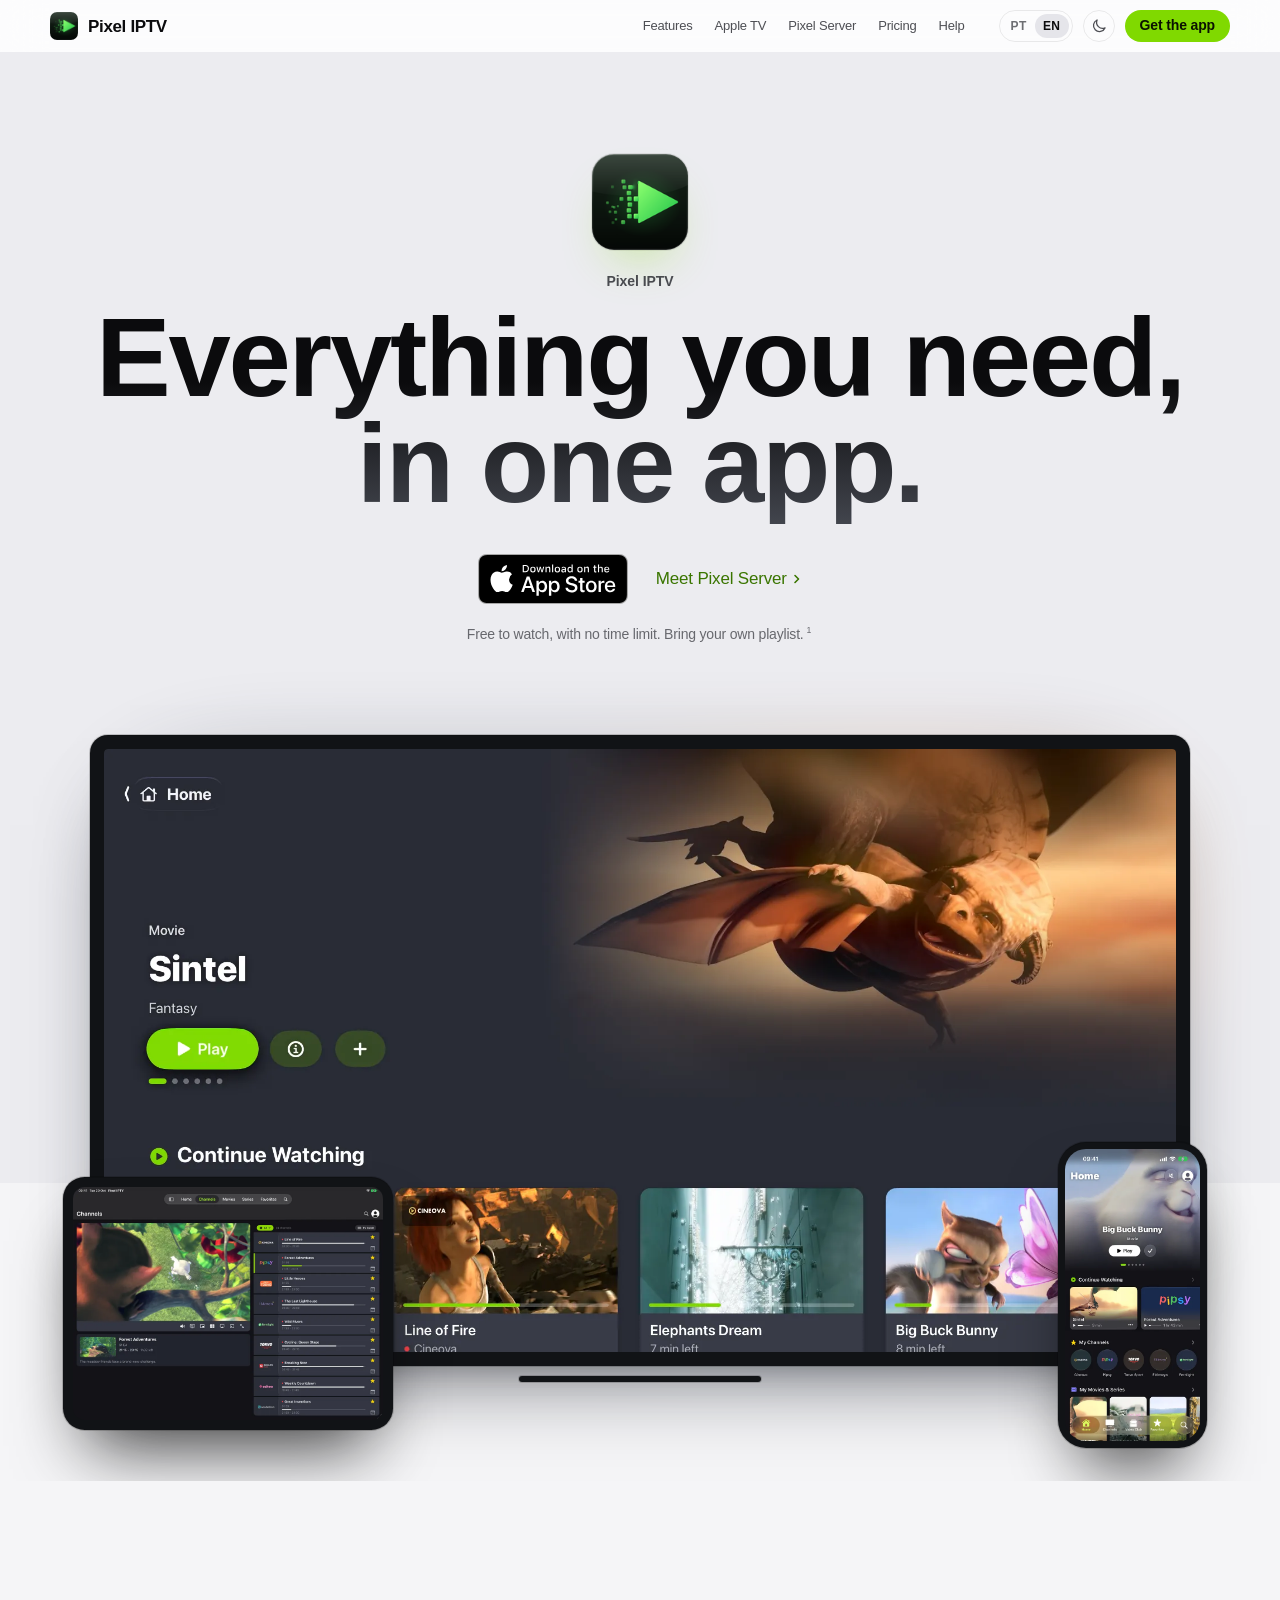
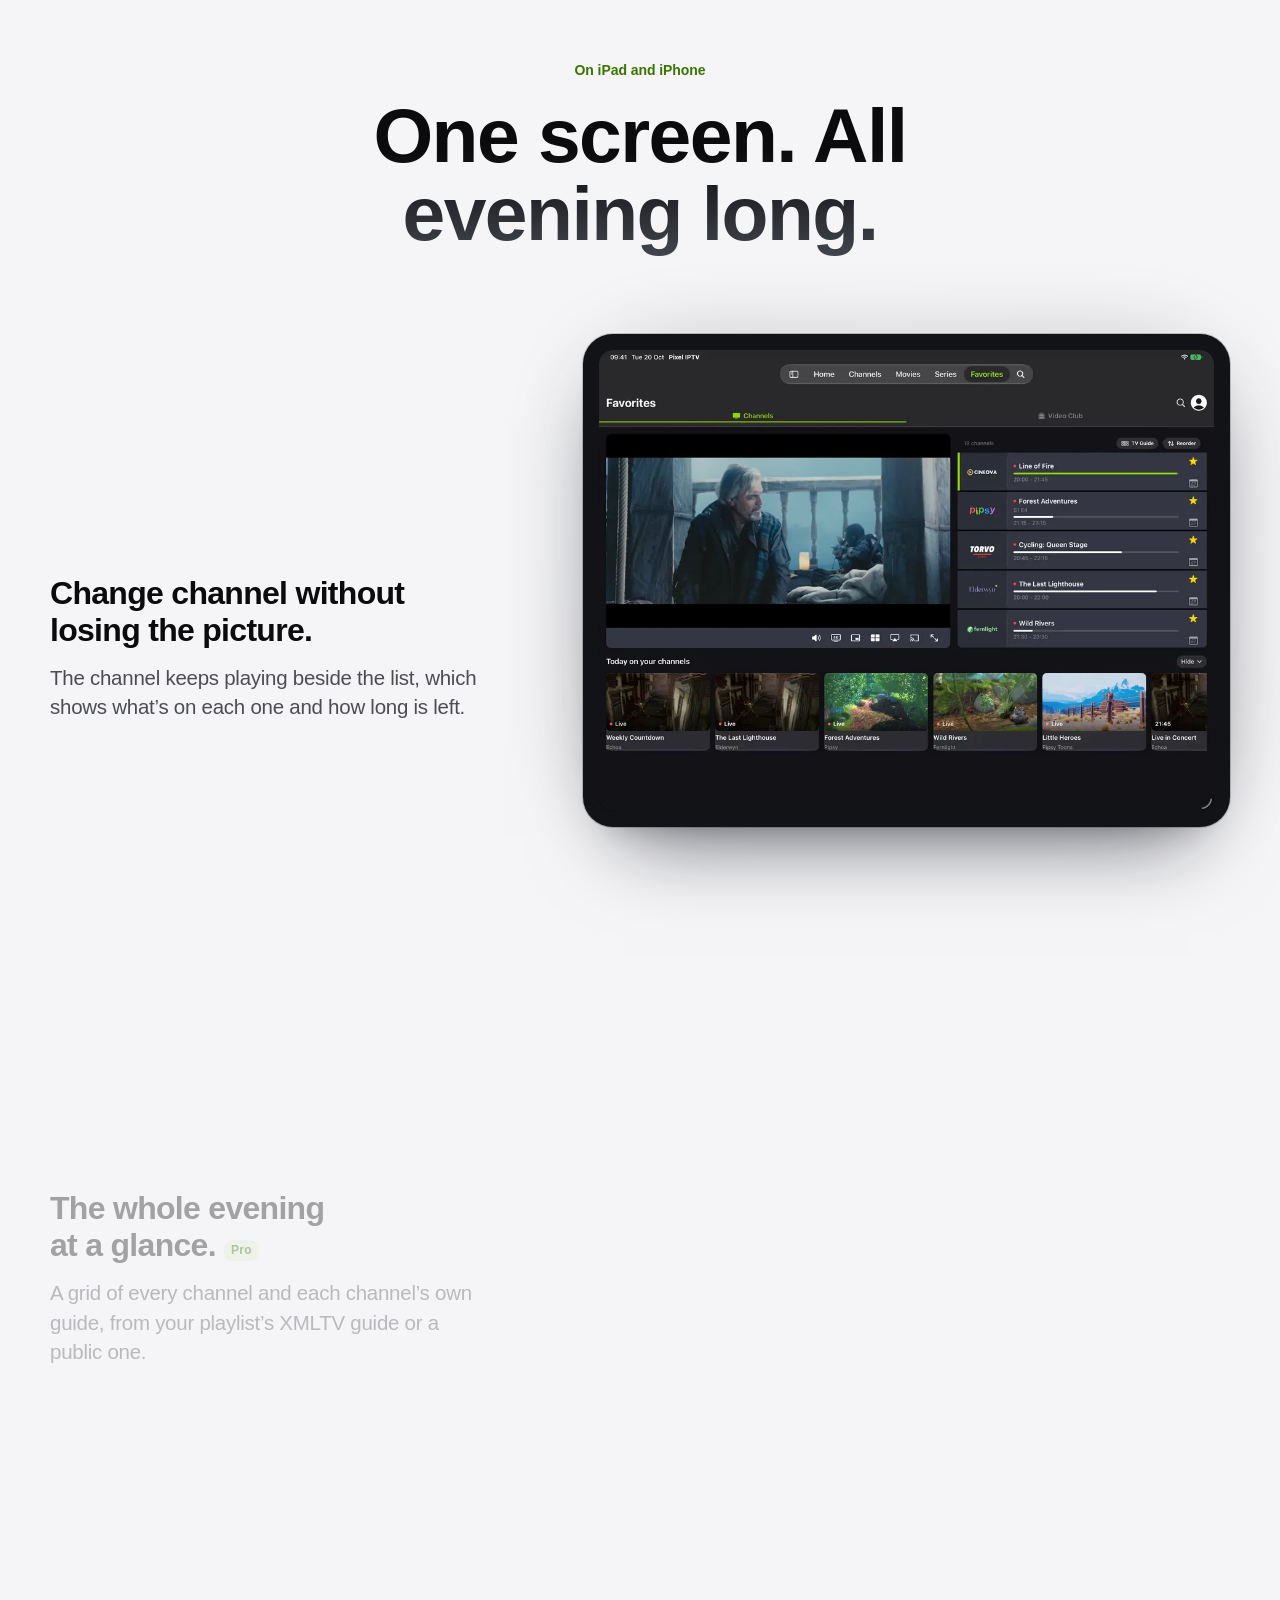
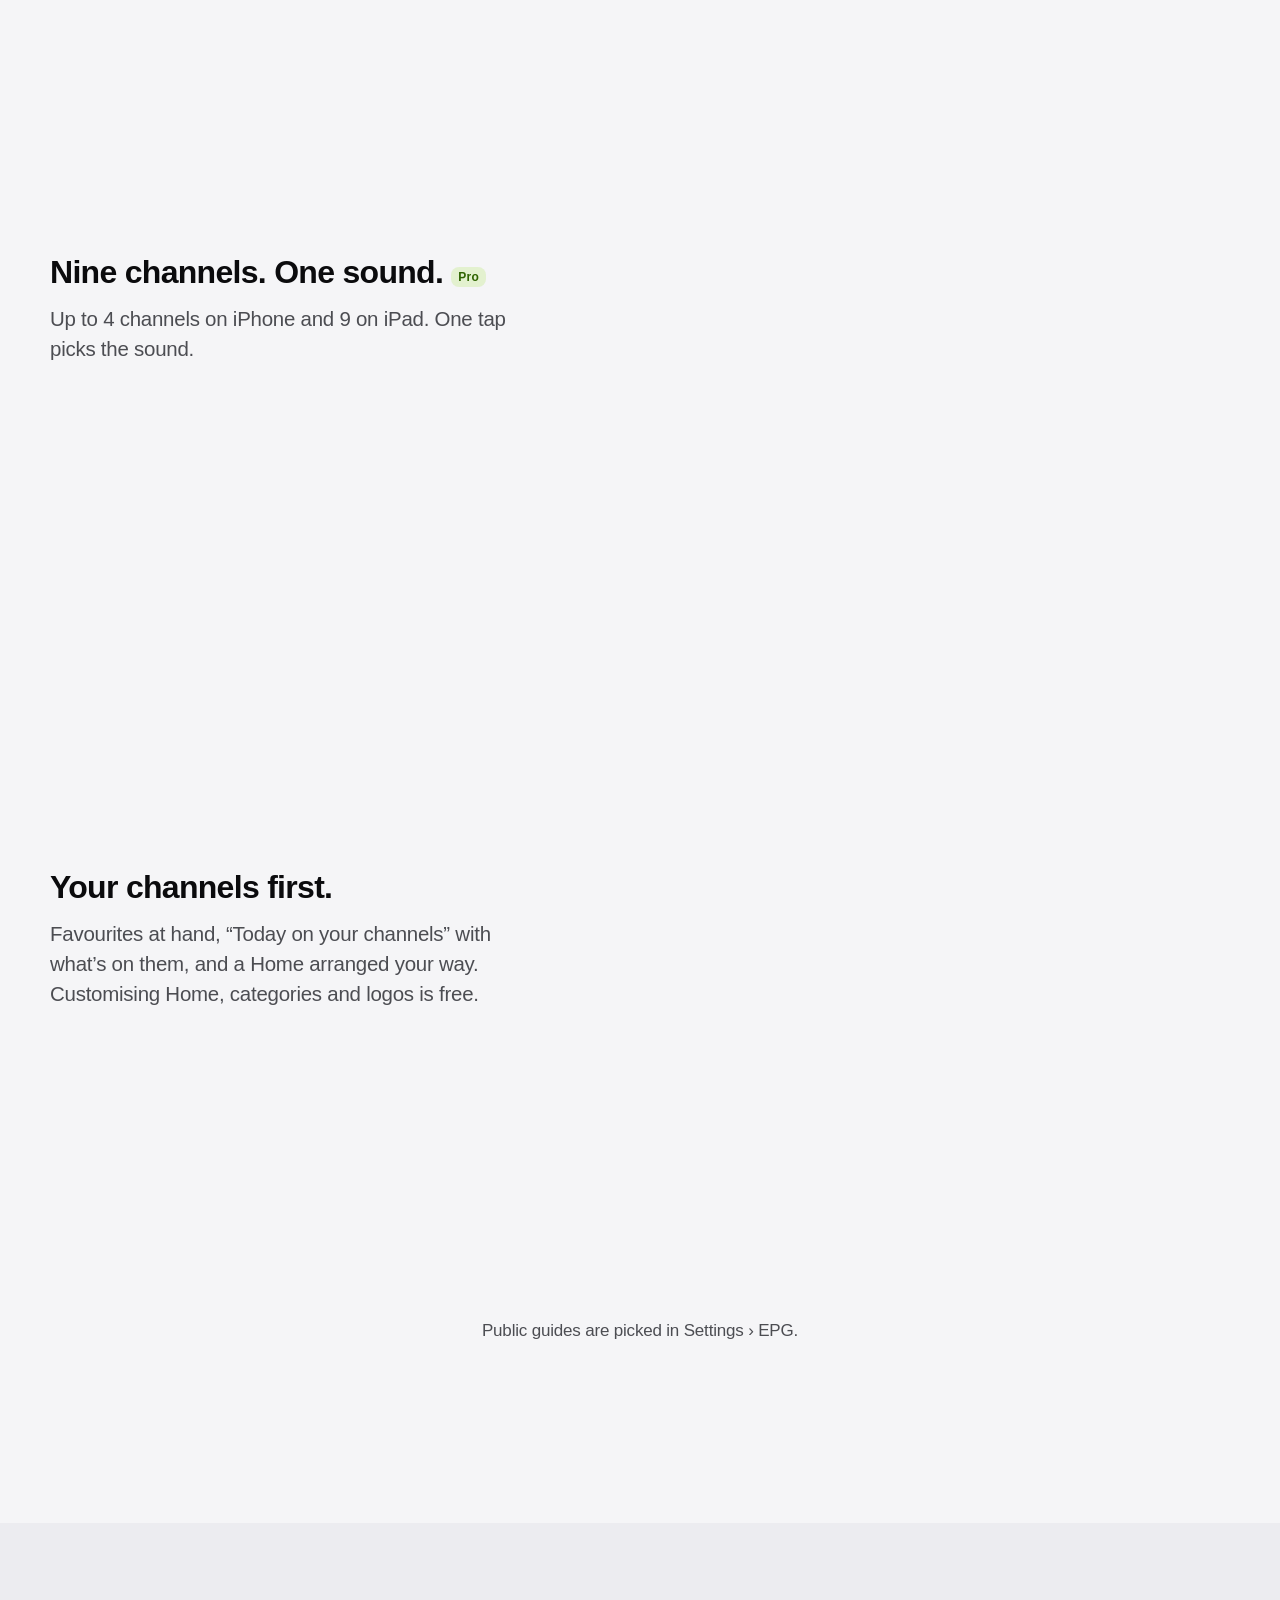
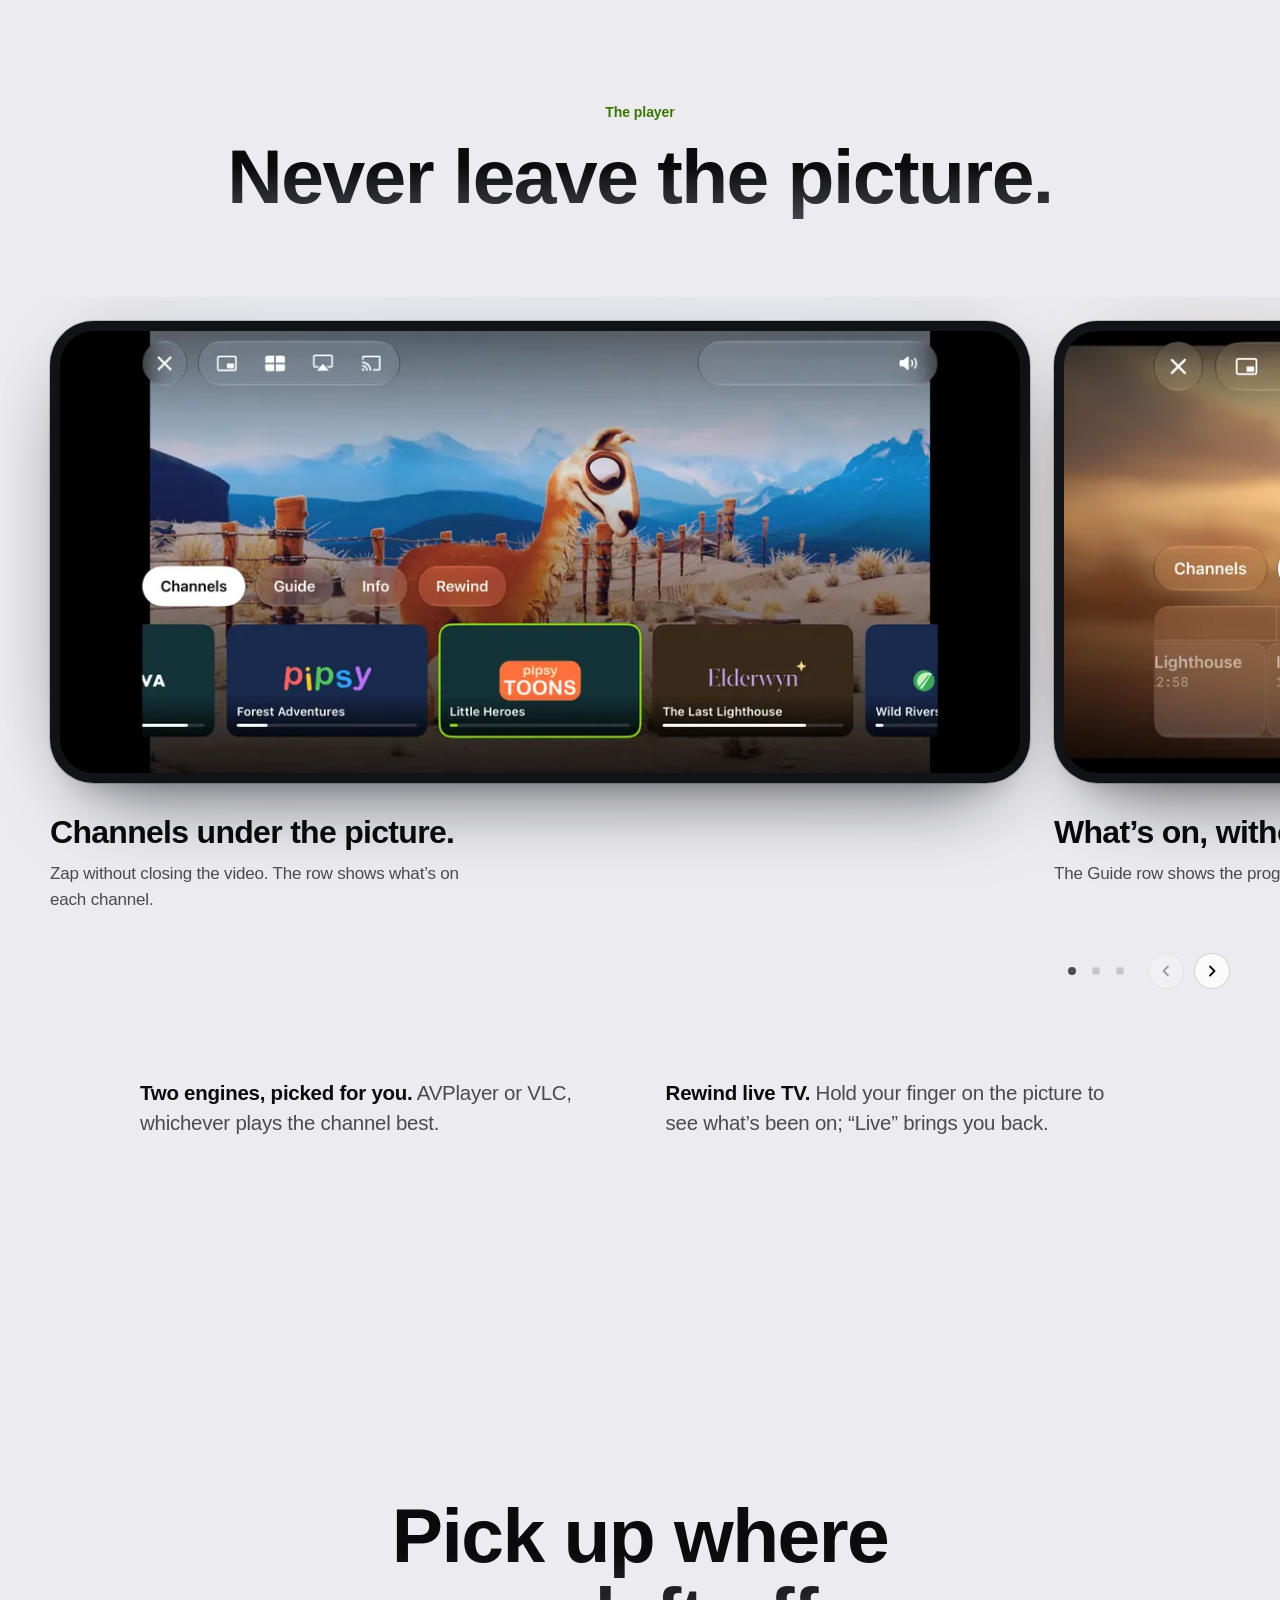
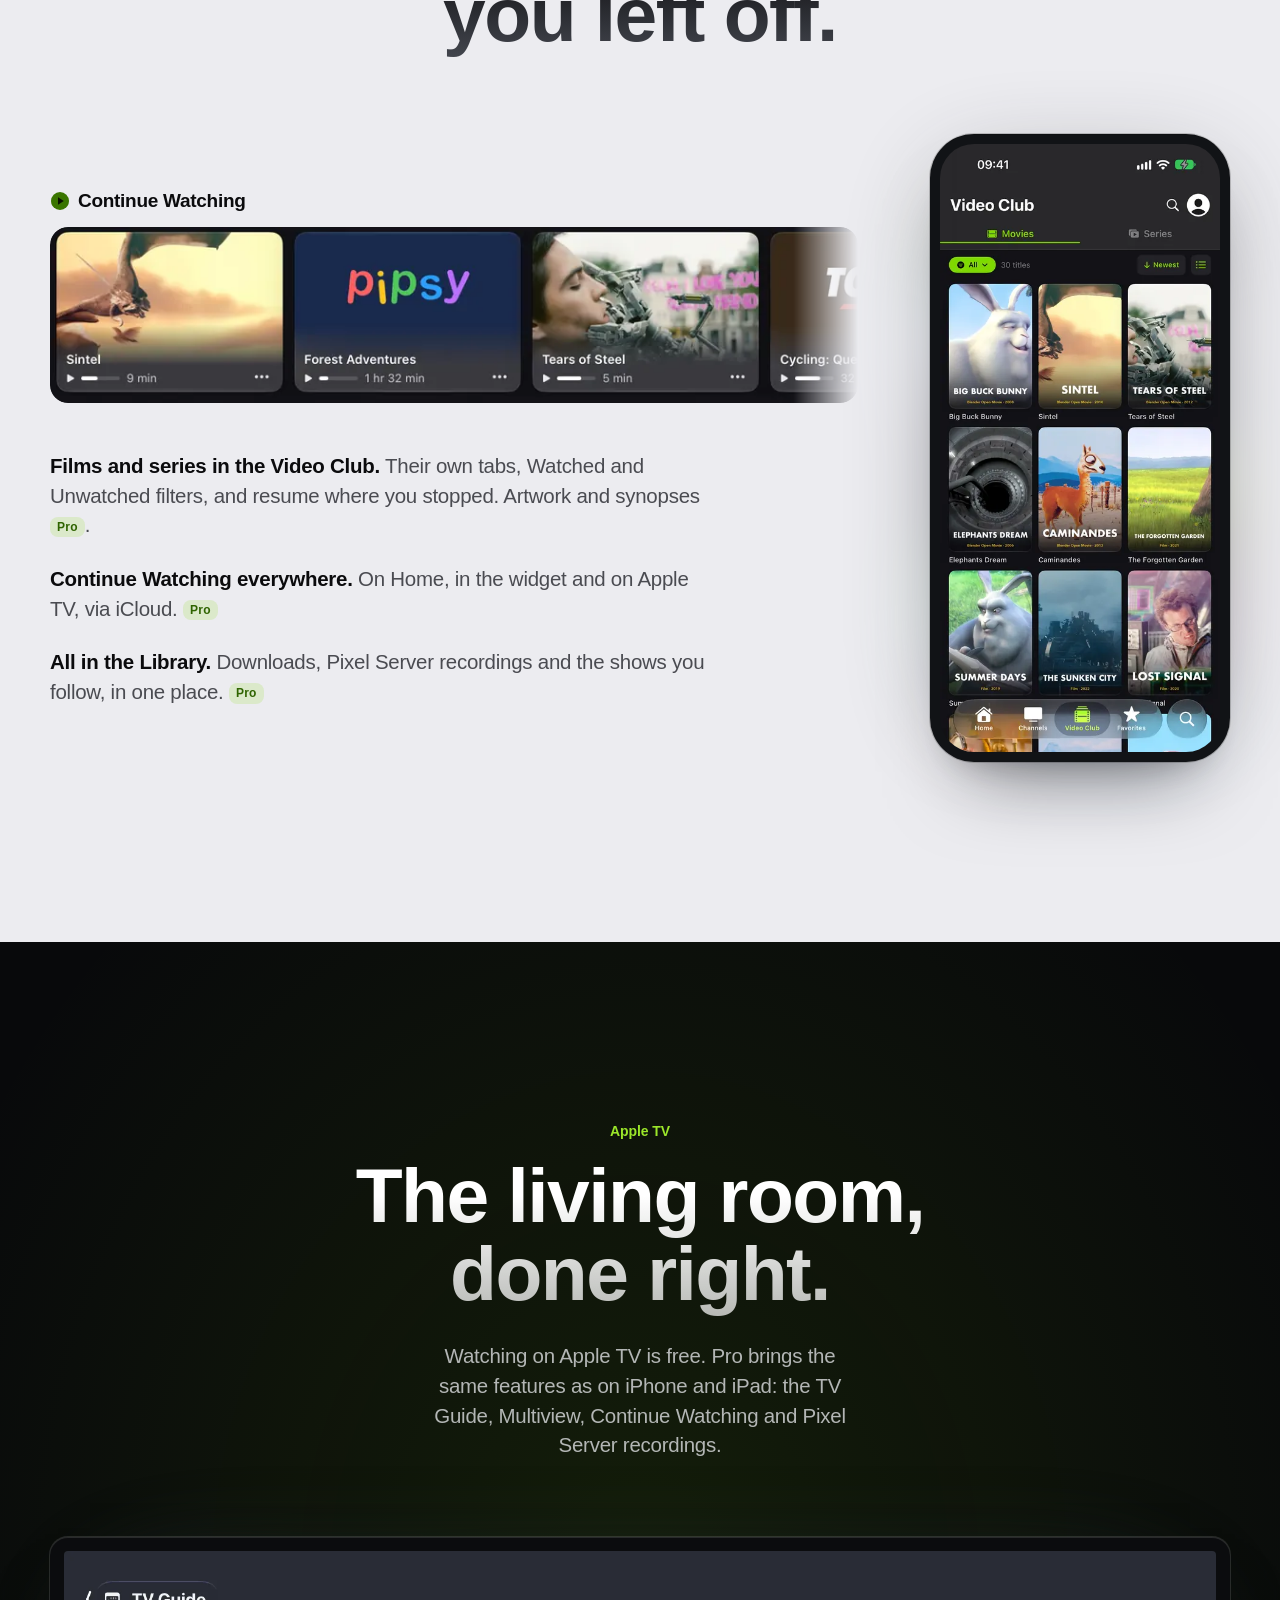
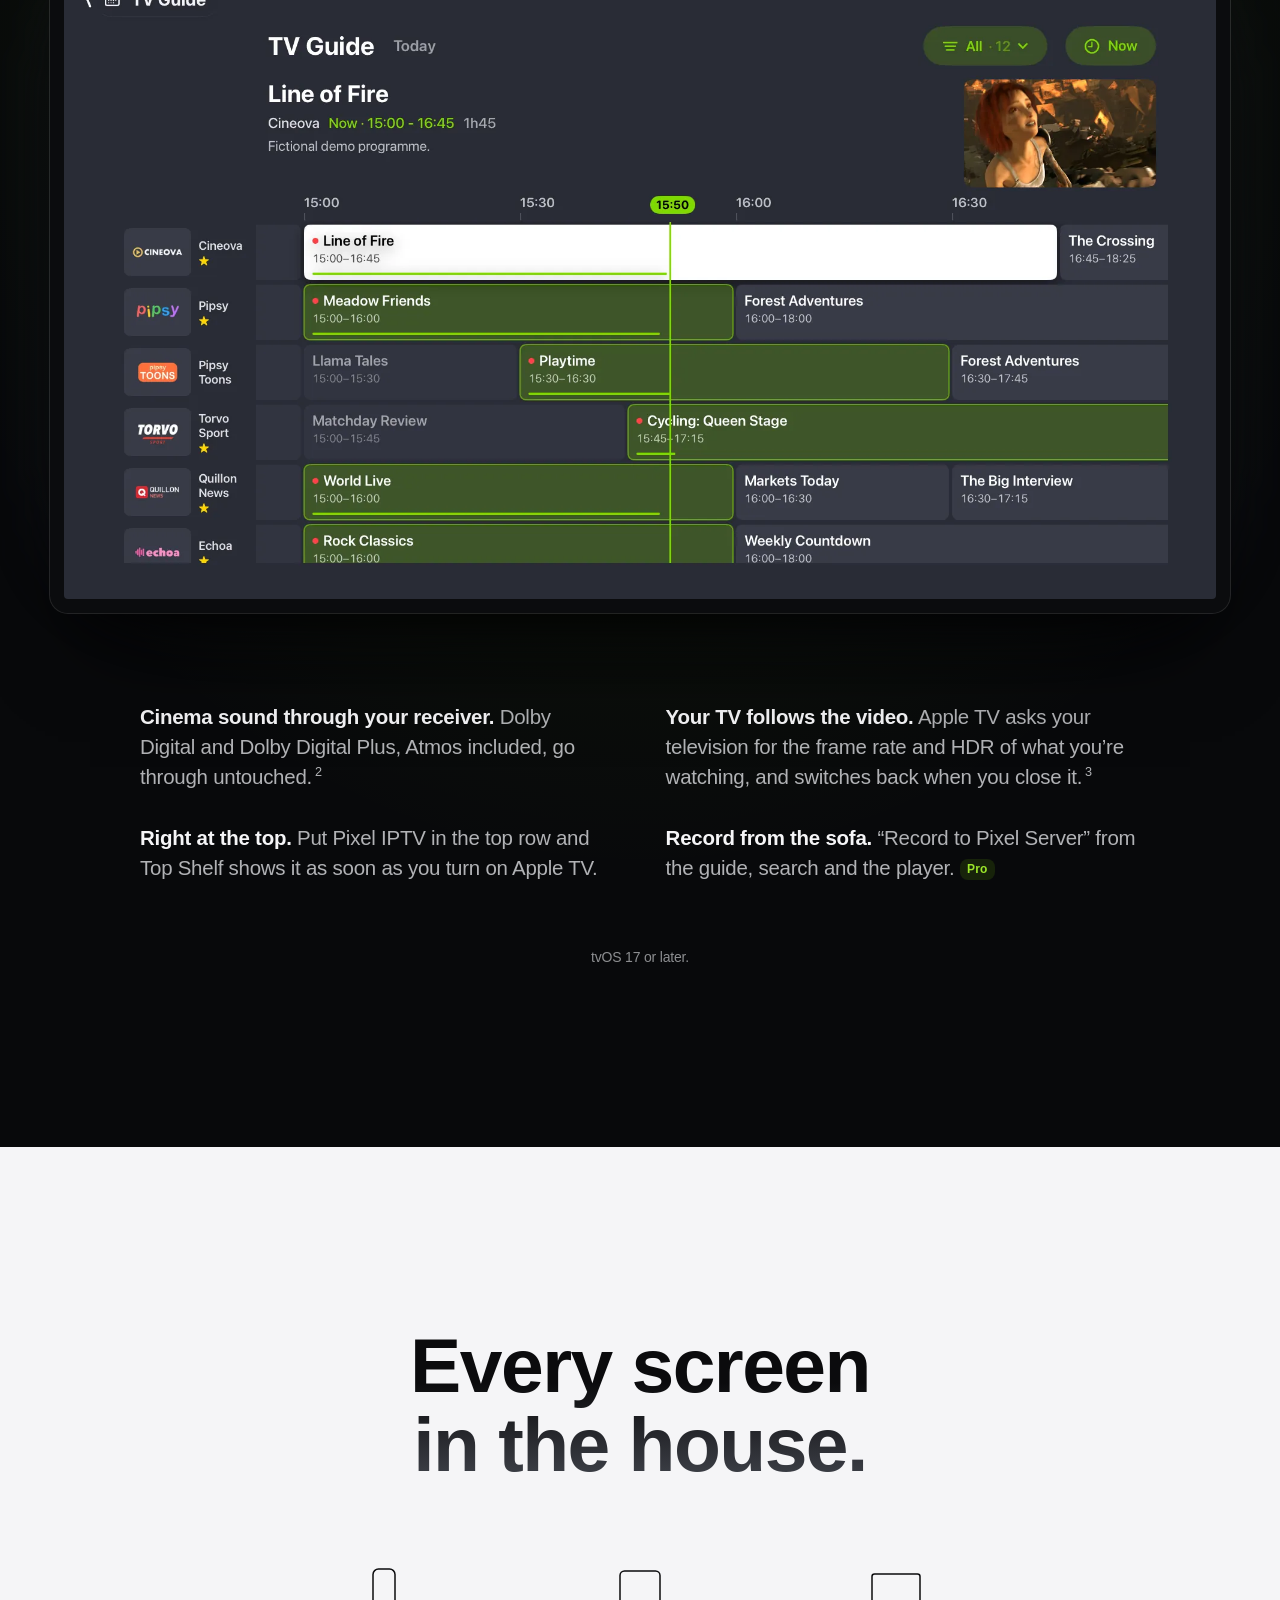
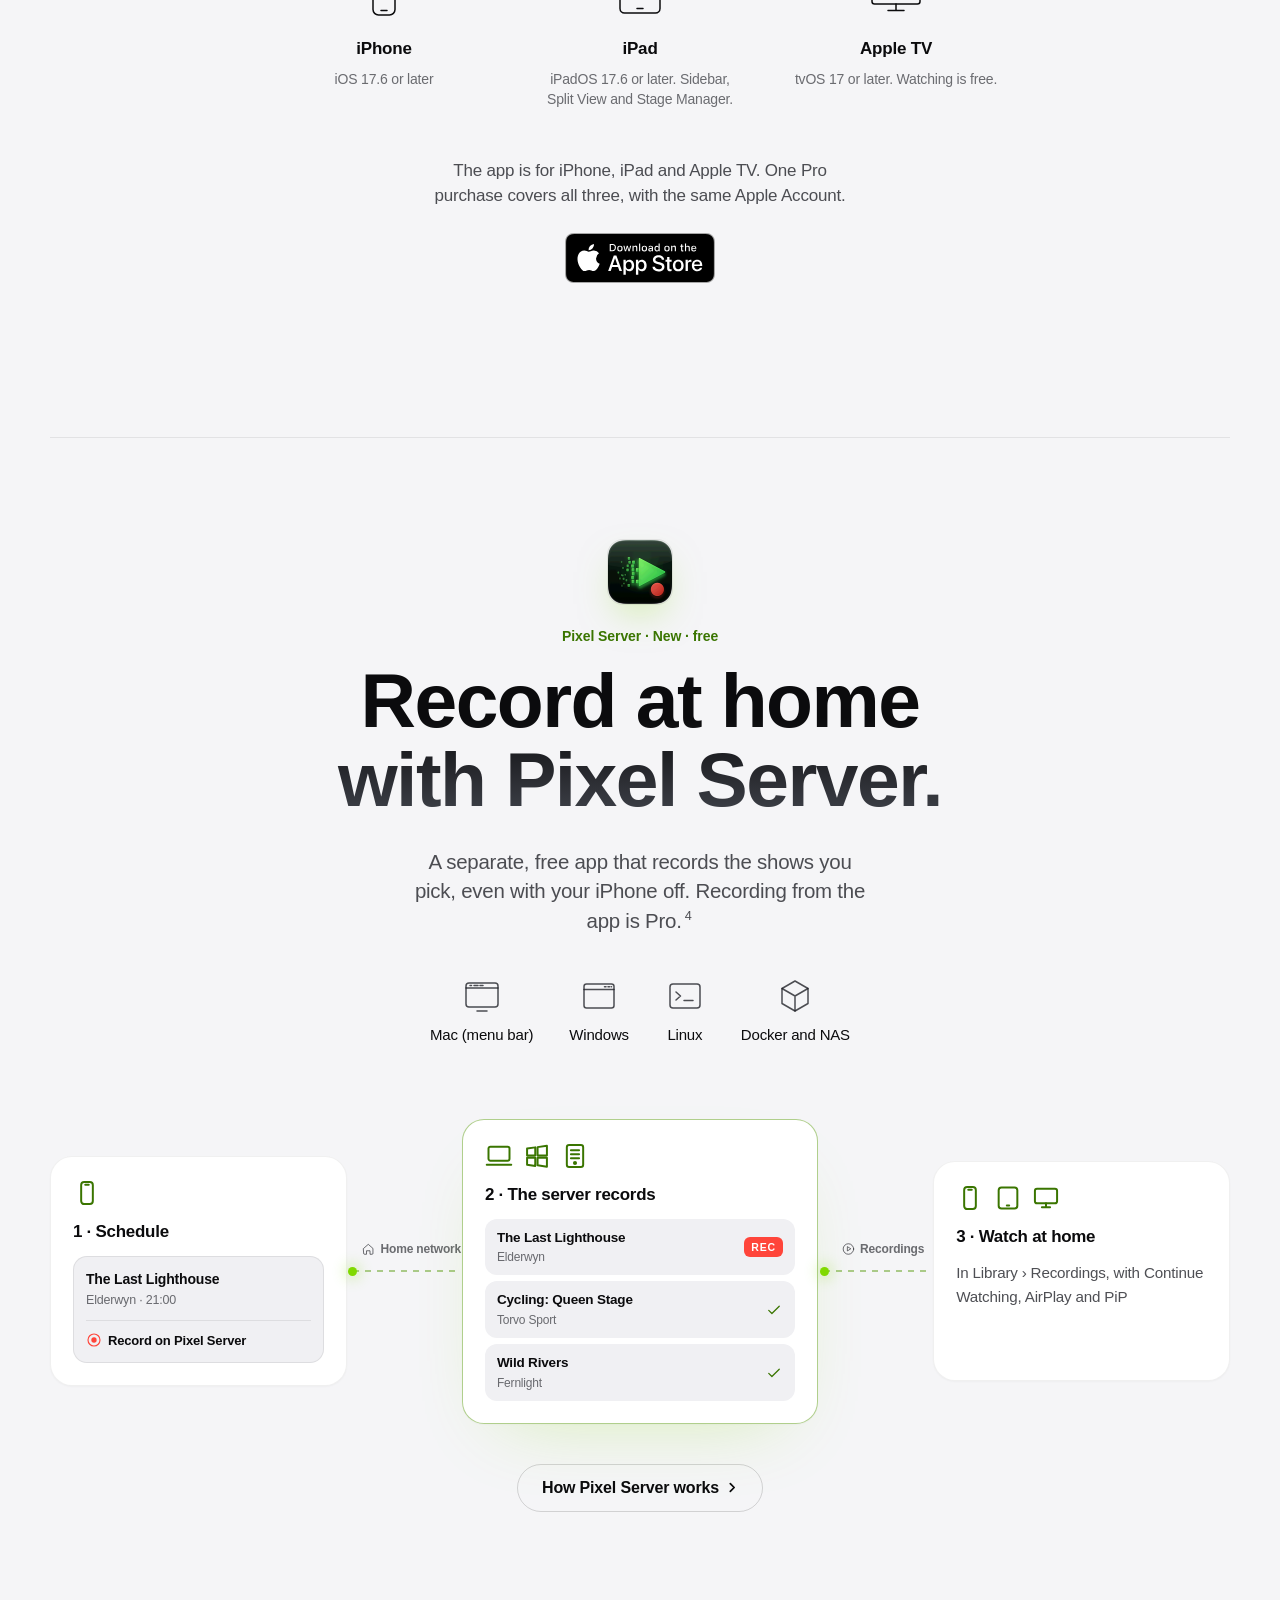
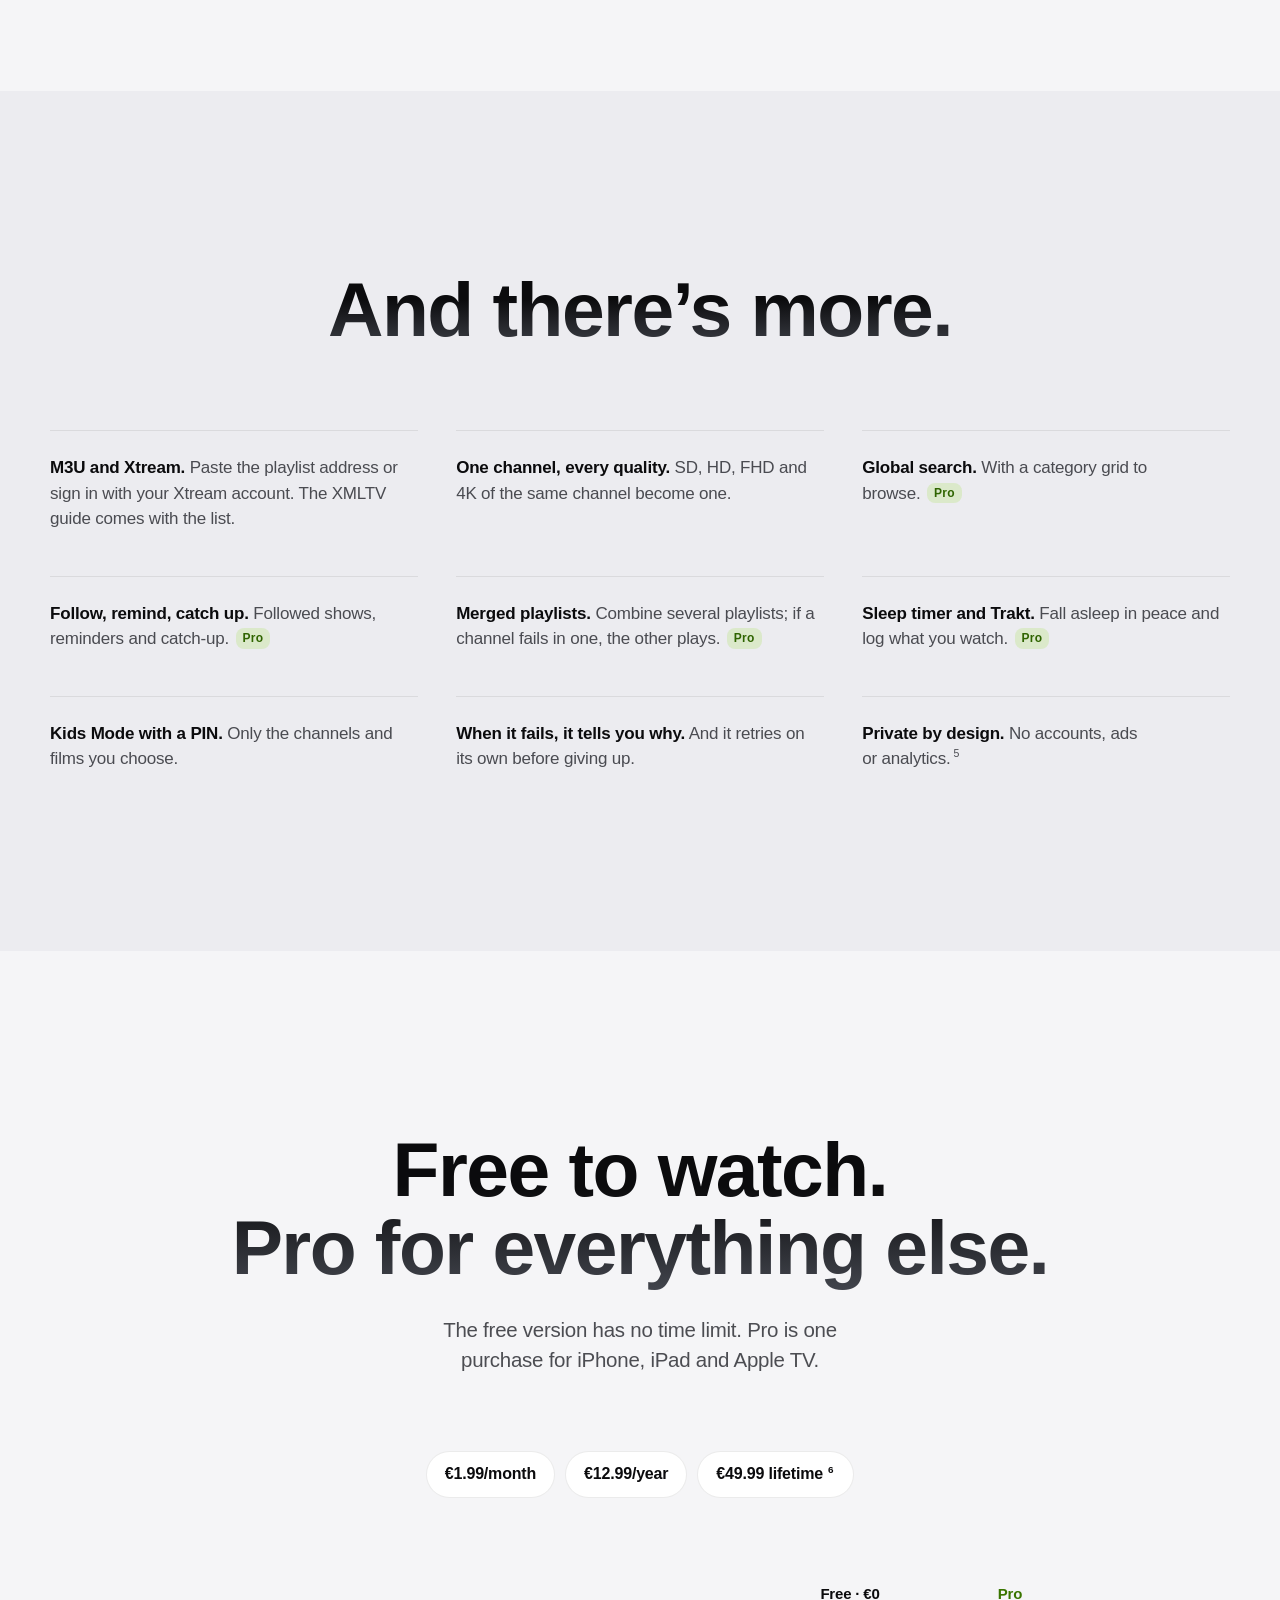
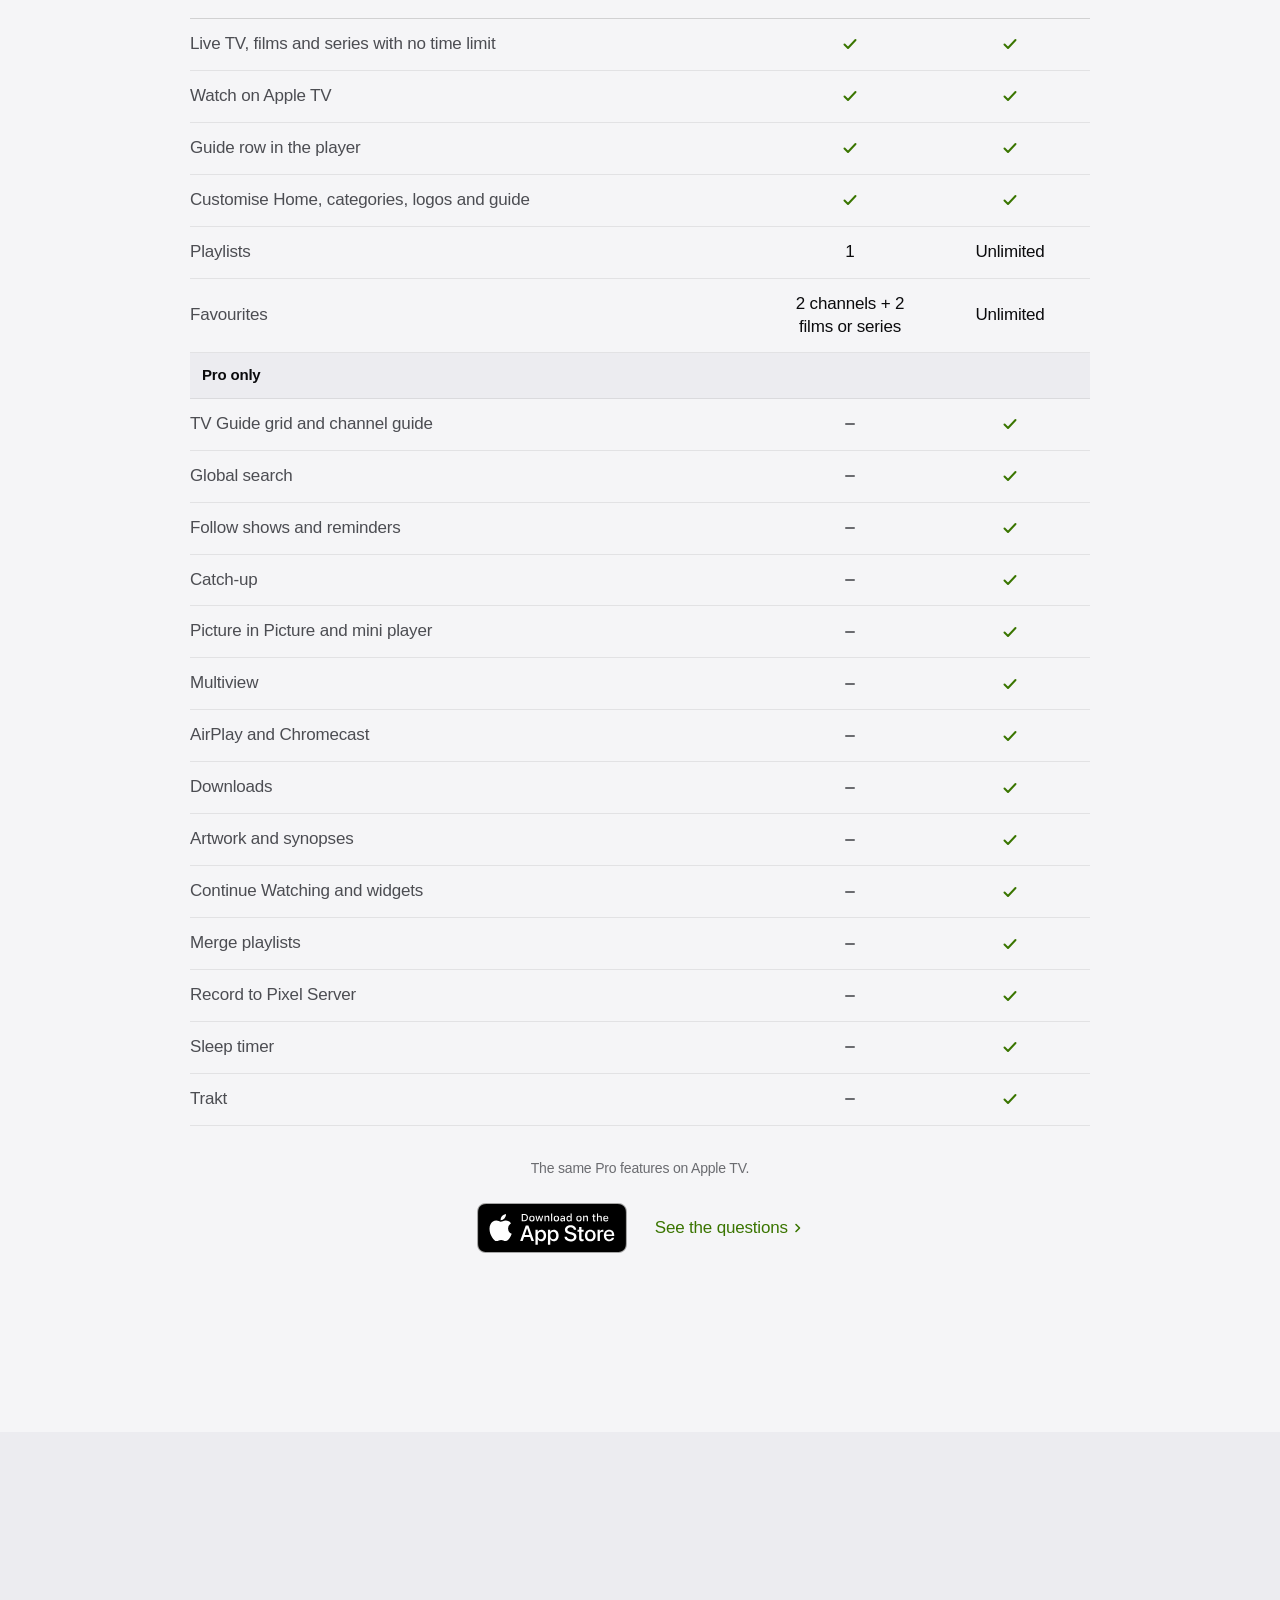
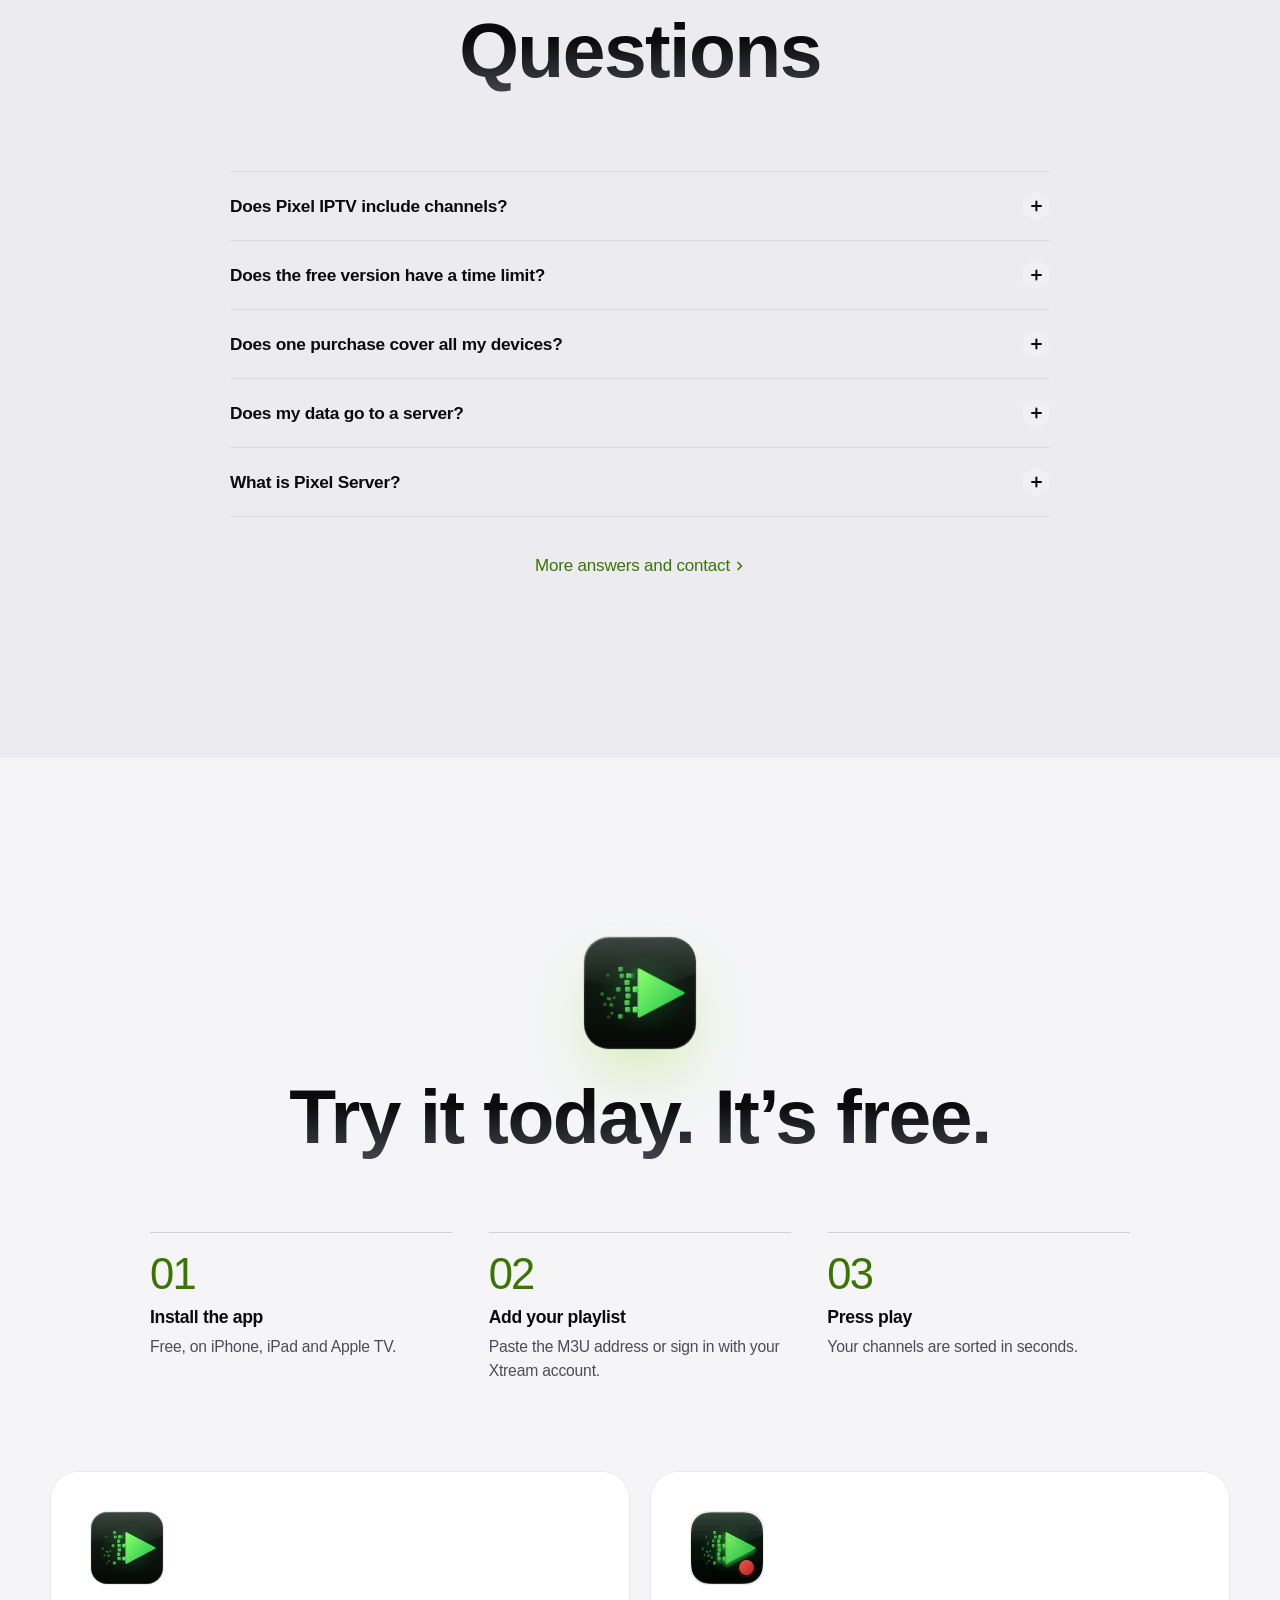
==== commit 4c4331e8: "Pixel Server visível no site (2.5)" ====
--- a/index.html
+++ b/index.html
@@ -29,7 +29,7 @@
 <link rel="icon" type="image/png" href="favicon-32.png" sizes="32x32">
 <link rel="apple-touch-icon" href="apple-touch-icon.png">
 <script>(function(){var d=document.documentElement,l=null,m=null;d.className+=' js';try{var q=new URLSearchParams(location.search),p=q.get('lang');m=q.get('theme');if(p==='pt'||p==='en')localStorage.setItem('pixel-iptv-lang',p);l=localStorage.getItem('pixel-iptv-lang');if(m!=='light'&&m!=='dark')m=localStorage.getItem('pixel-iptv-theme')}catch(e){}if(m==='light'||m==='dark')d.setAttribute('data-theme',m);if(l!=='pt'&&l!=='en'){l='en';var a=navigator.languages||[navigator.language||''];for(var i=0;i<a.length;i++){if(/^pt/i.test(a[i])){l='pt';break}if(/^en/i.test(a[i]))break}}d.lang=l==='pt'?'pt-PT':'en'})()</script>
-<link rel="stylesheet" href="assets/site.css?v=20261101a">
+<link rel="stylesheet" href="assets/site.css?v=20261101b">
 <script type="application/ld+json">{"@context": "https://schema.org", "@type": "SoftwareApplication", "name": "Pixel IPTV", "alternateName": "Pixel IPTV: Player M3U Xtream", "applicationCategory": "EntertainmentApplication", "operatingSystem": "iOS 17.6, iPadOS 17.6, tvOS 17", "softwareVersion": "2.5", "url": "https://www.pixeliptv.pt/", "downloadUrl": "https://apps.apple.com/app/id6773107337", "installUrl": "https://apps.apple.com/app/id6773107337", "image": "https://www.pixeliptv.pt/assets/img/app-icon-512.png", "screenshot": "https://www.pixeliptv.pt/assets/img/en/iphone-home-920.jpg", "author": {"@type": "Organization", "name": "HDAIO"}, "offers": {"@type": "Offer", "price": "0", "priceCurrency": "EUR"}, "description": "Pixel IPTV is a media player for iPhone, iPad and Apple TV. Add your own M3U playlist or Xtream Codes login. It provides no channels, playlists or content."}</script>
 </head>
 <body>
@@ -431,6 +431,6 @@
     </div>
   </div>
 </footer>
-<script src="assets/site.js?v=20261101a" defer></script>
+<script src="assets/site.js?v=20261101b" defer></script>
 </body>
 </html>
--- a/assets/site.css
+++ b/assets/site.css
@@ -1105,11 +1105,3 @@
   .site-header, .site-footer, .menu-btn, .river-wrap, .shelf-controls { display: none !important; }
   body { background: #fff; color: #000; }
 }
-
-/* ---------- Pixel Server hidden until 2.5 is on sale (README, «Before
-   publishing»). Launch day: delete this block. `.ps` marks every link,
-   section and phrase about it; `.ps-alt` is the wording used meanwhile. */
-.ps { display: none !important; }
-.ps-alt { display: inline !important; }
-.tiles:has(> .tile.ps) { grid-template-columns: minmax(0, 580px); justify-content: center; }
-/* ---------- end of the Pixel Server block */
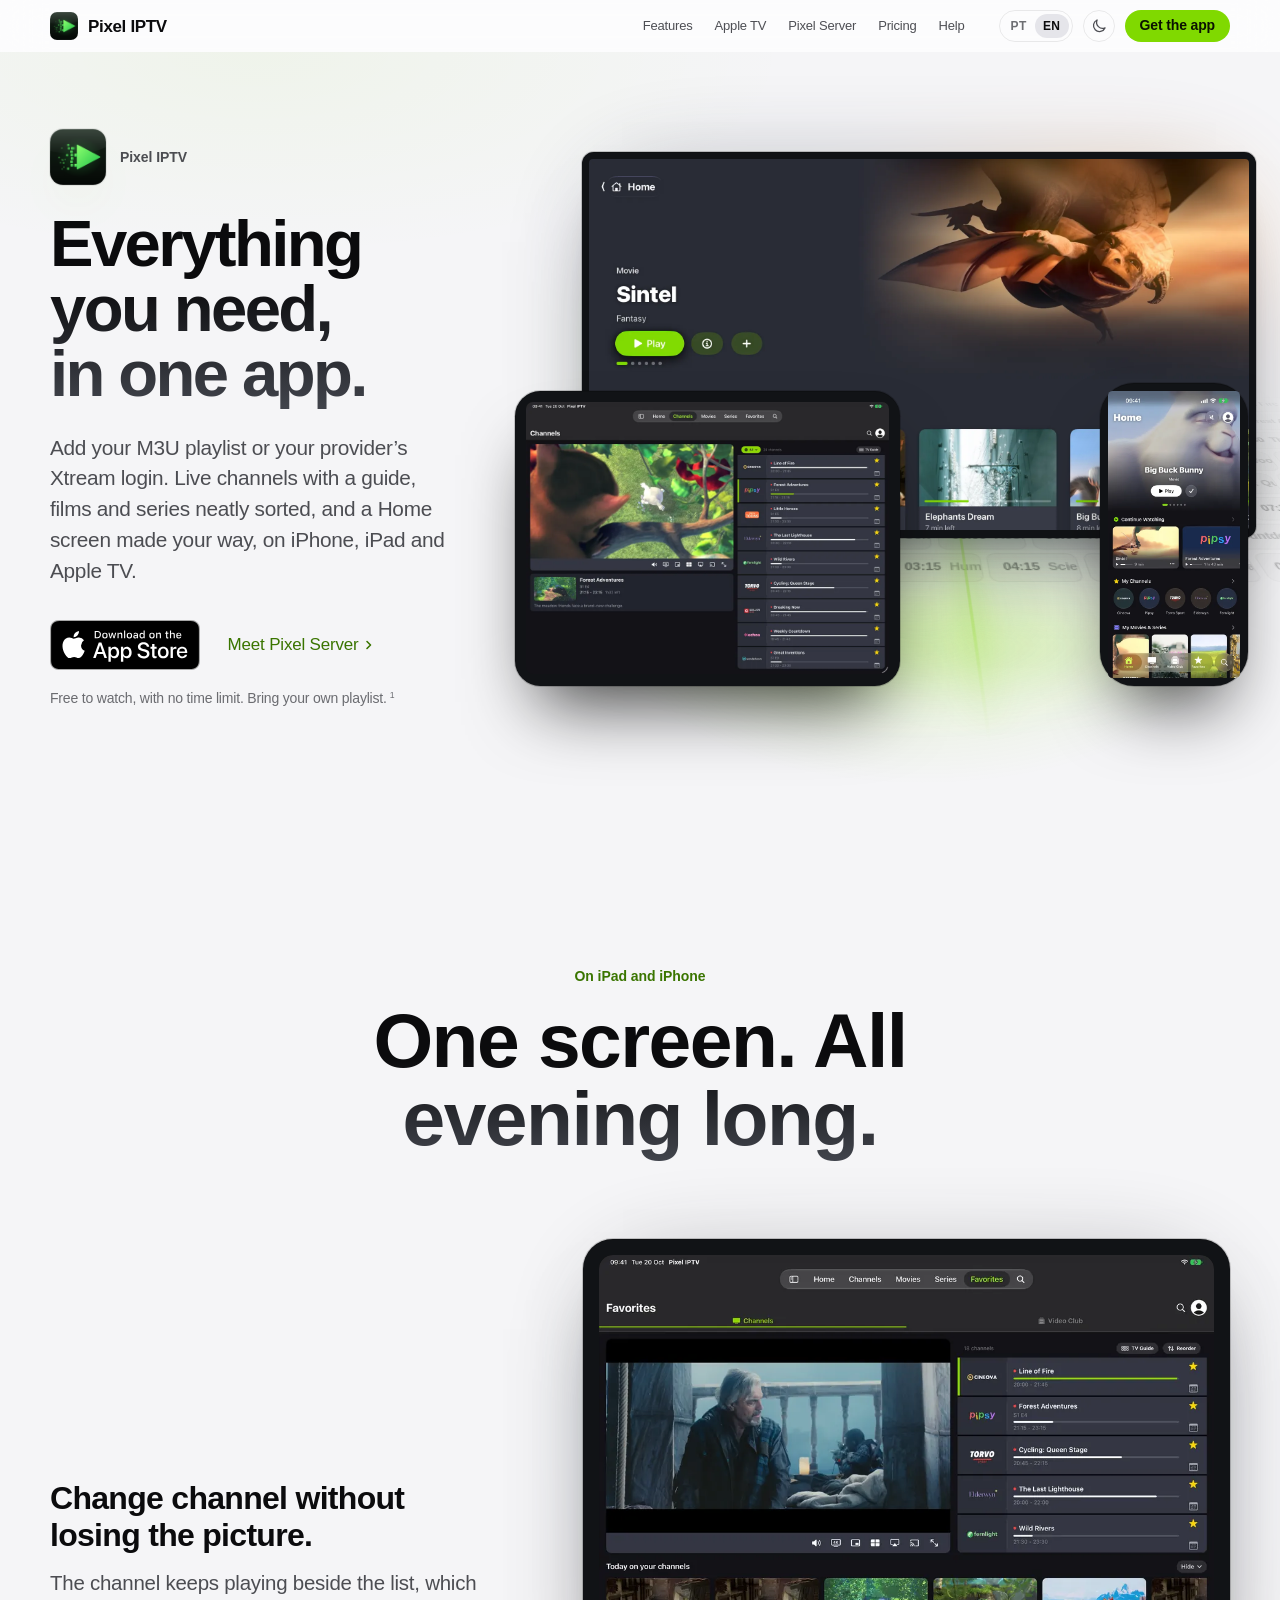
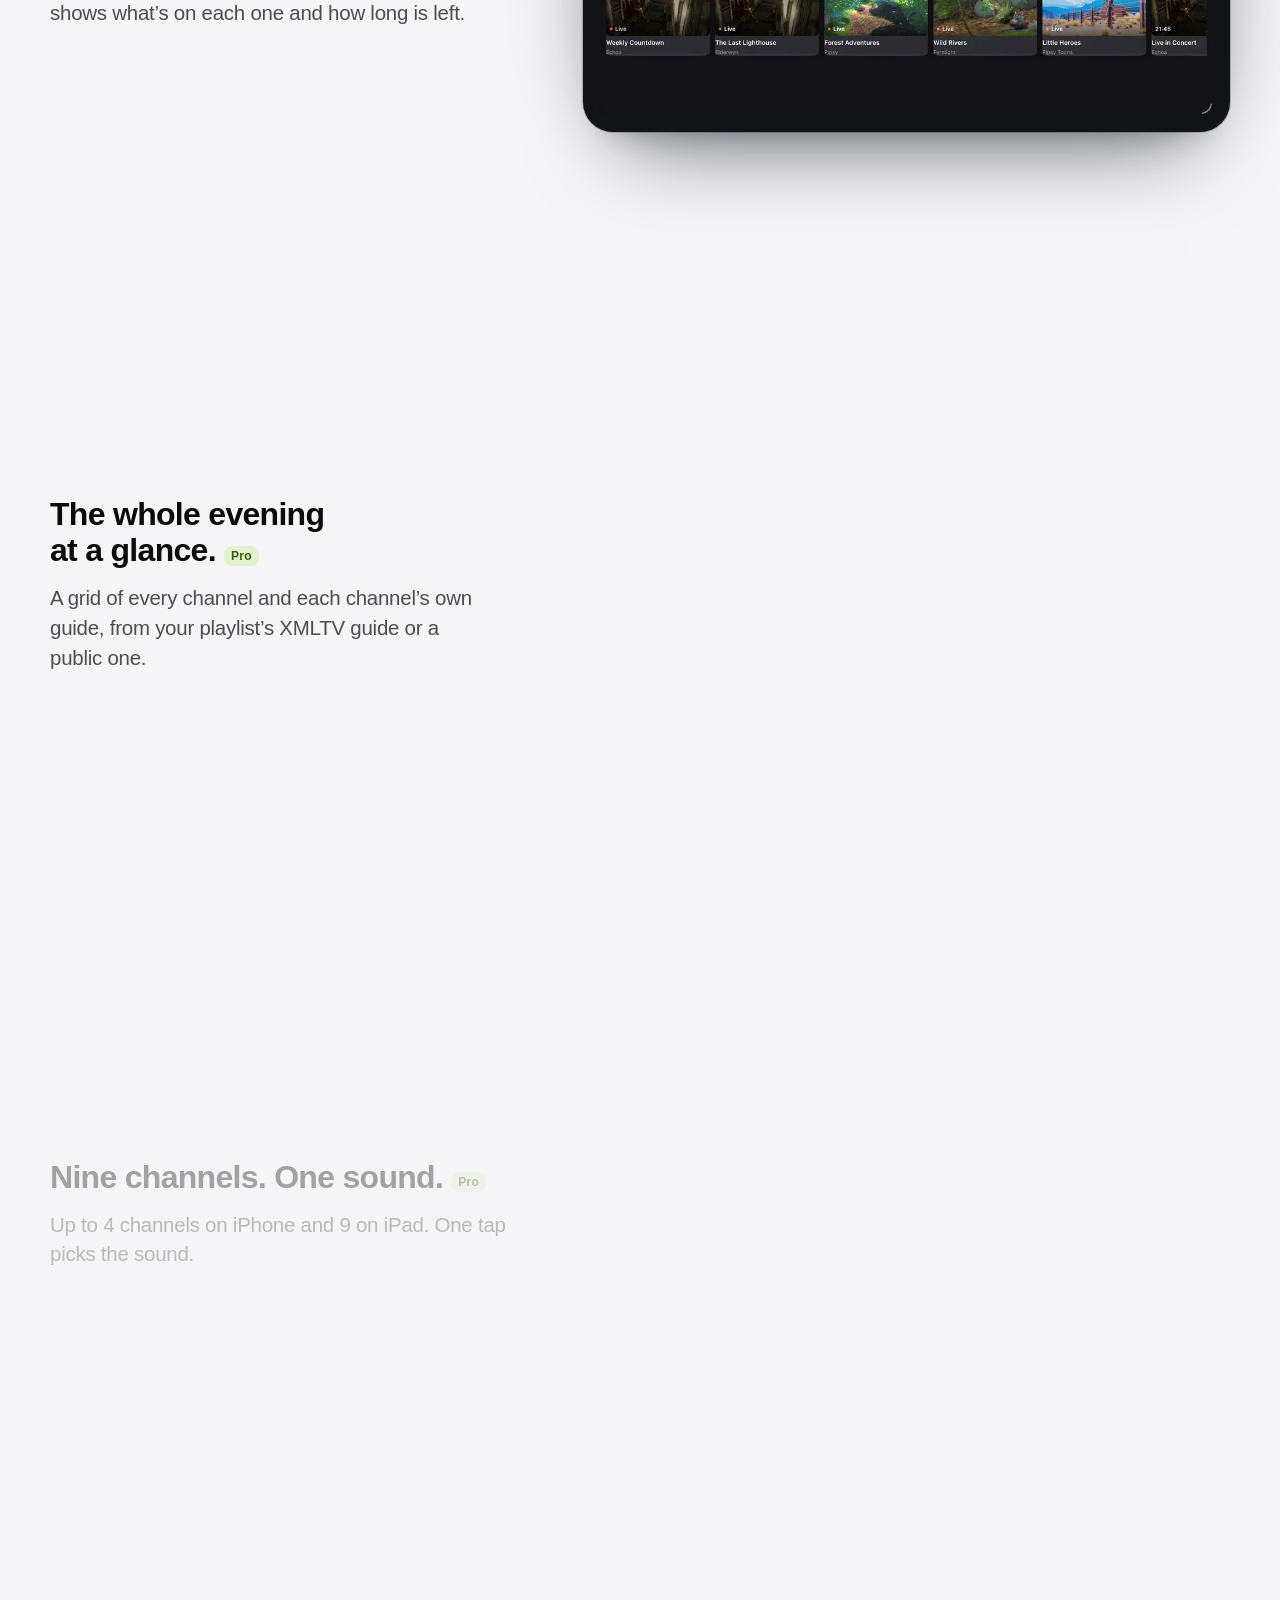
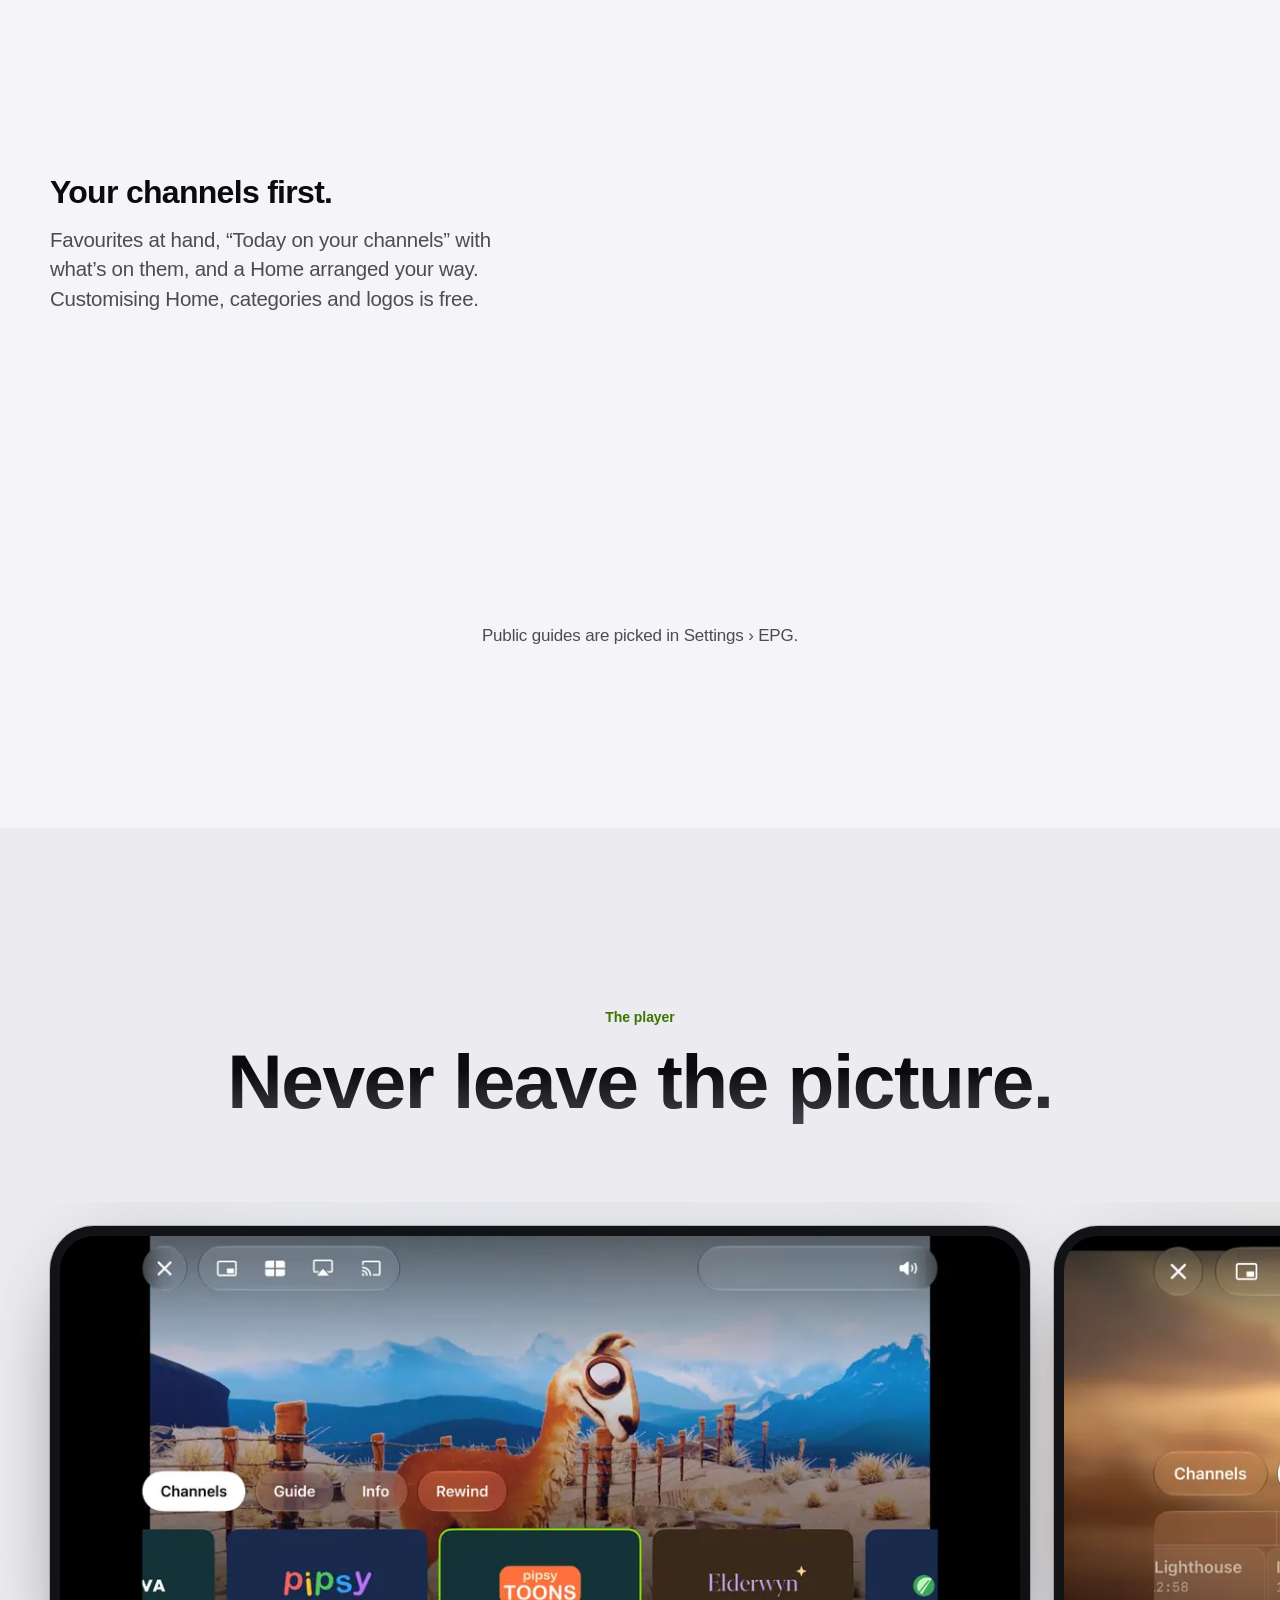
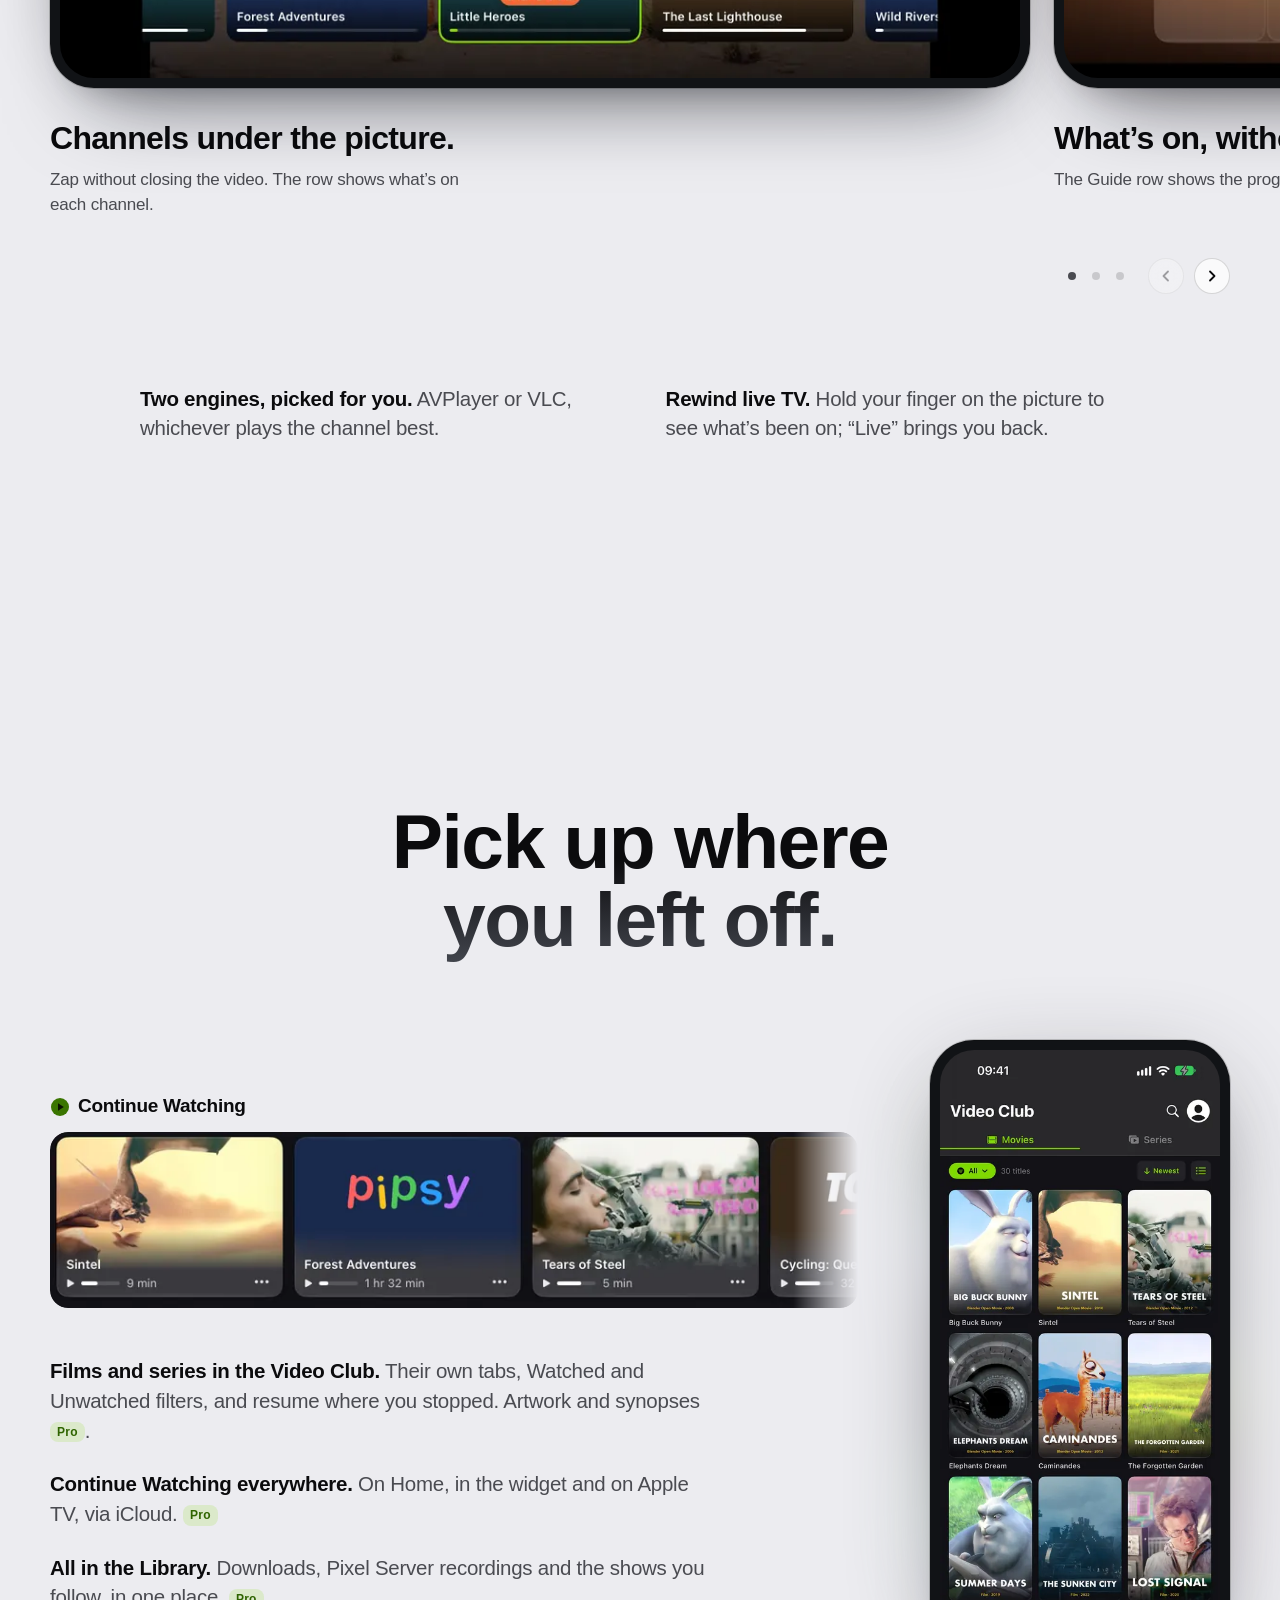
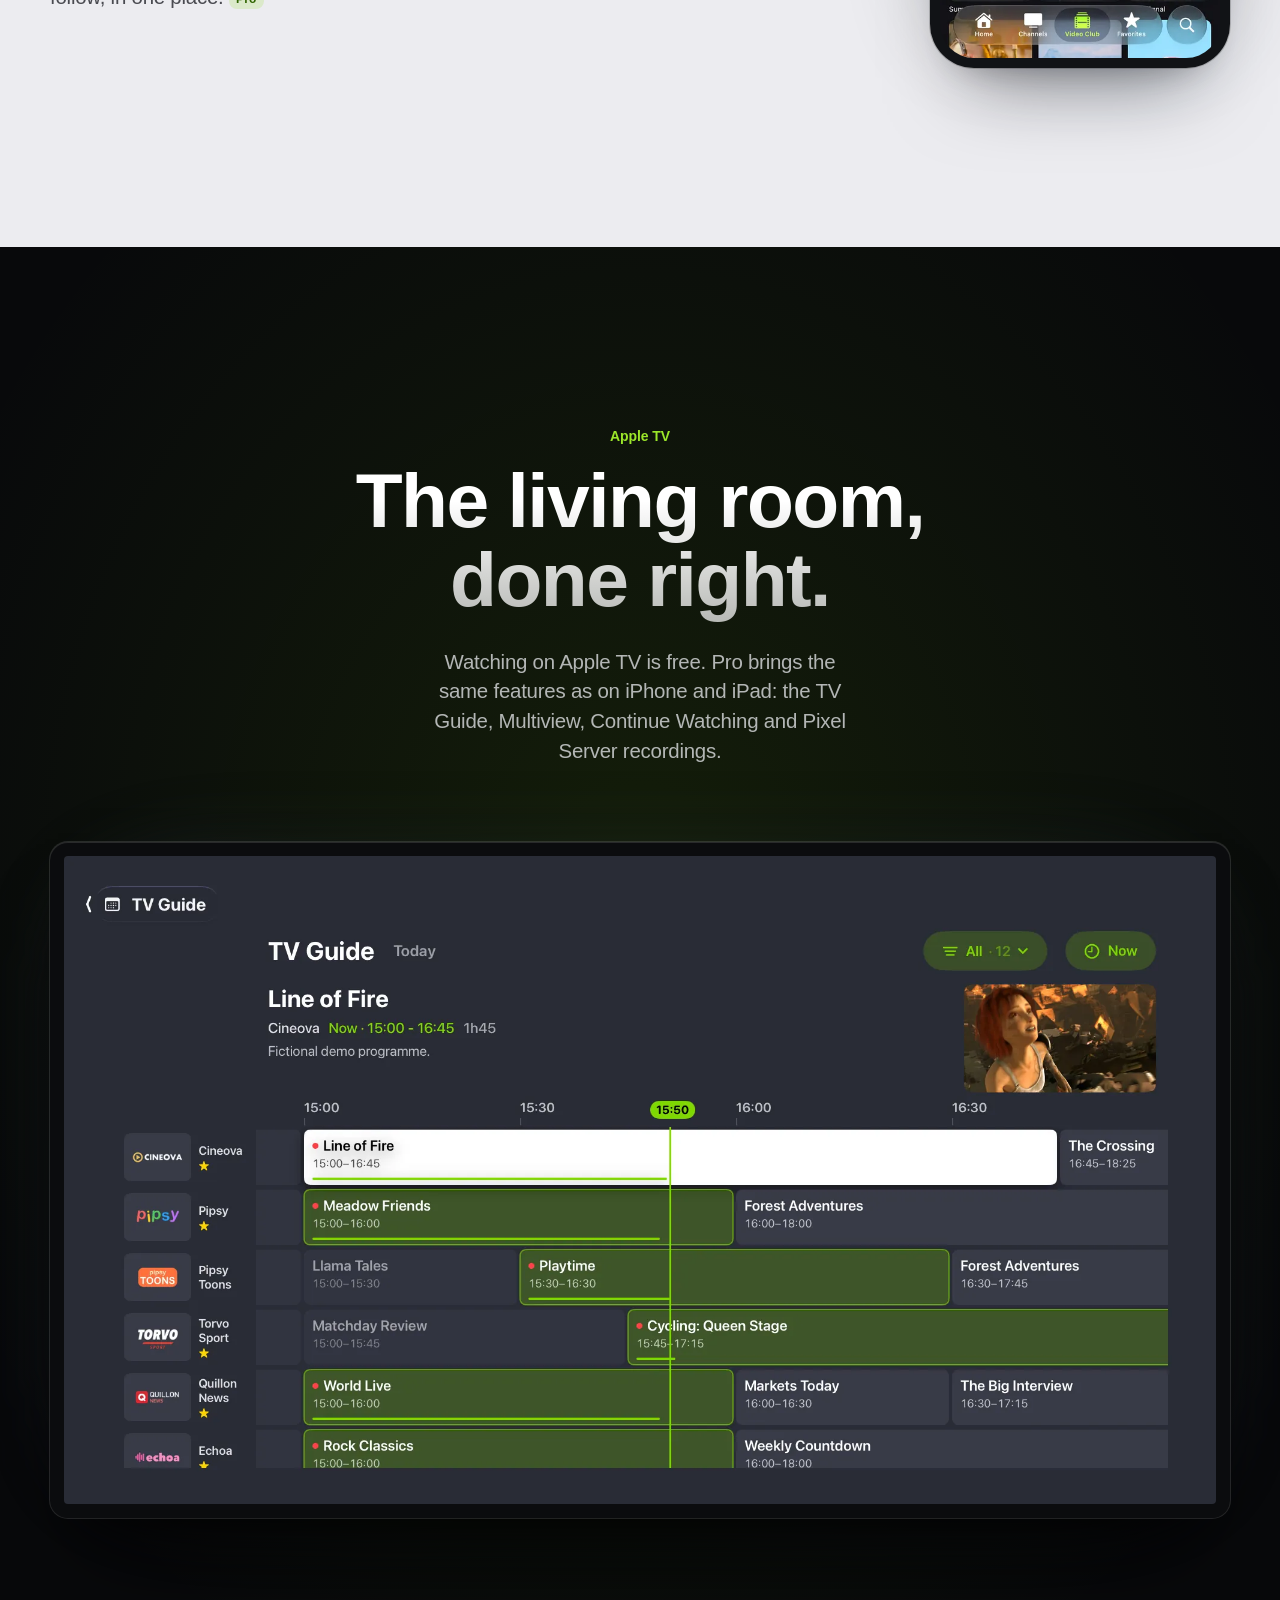
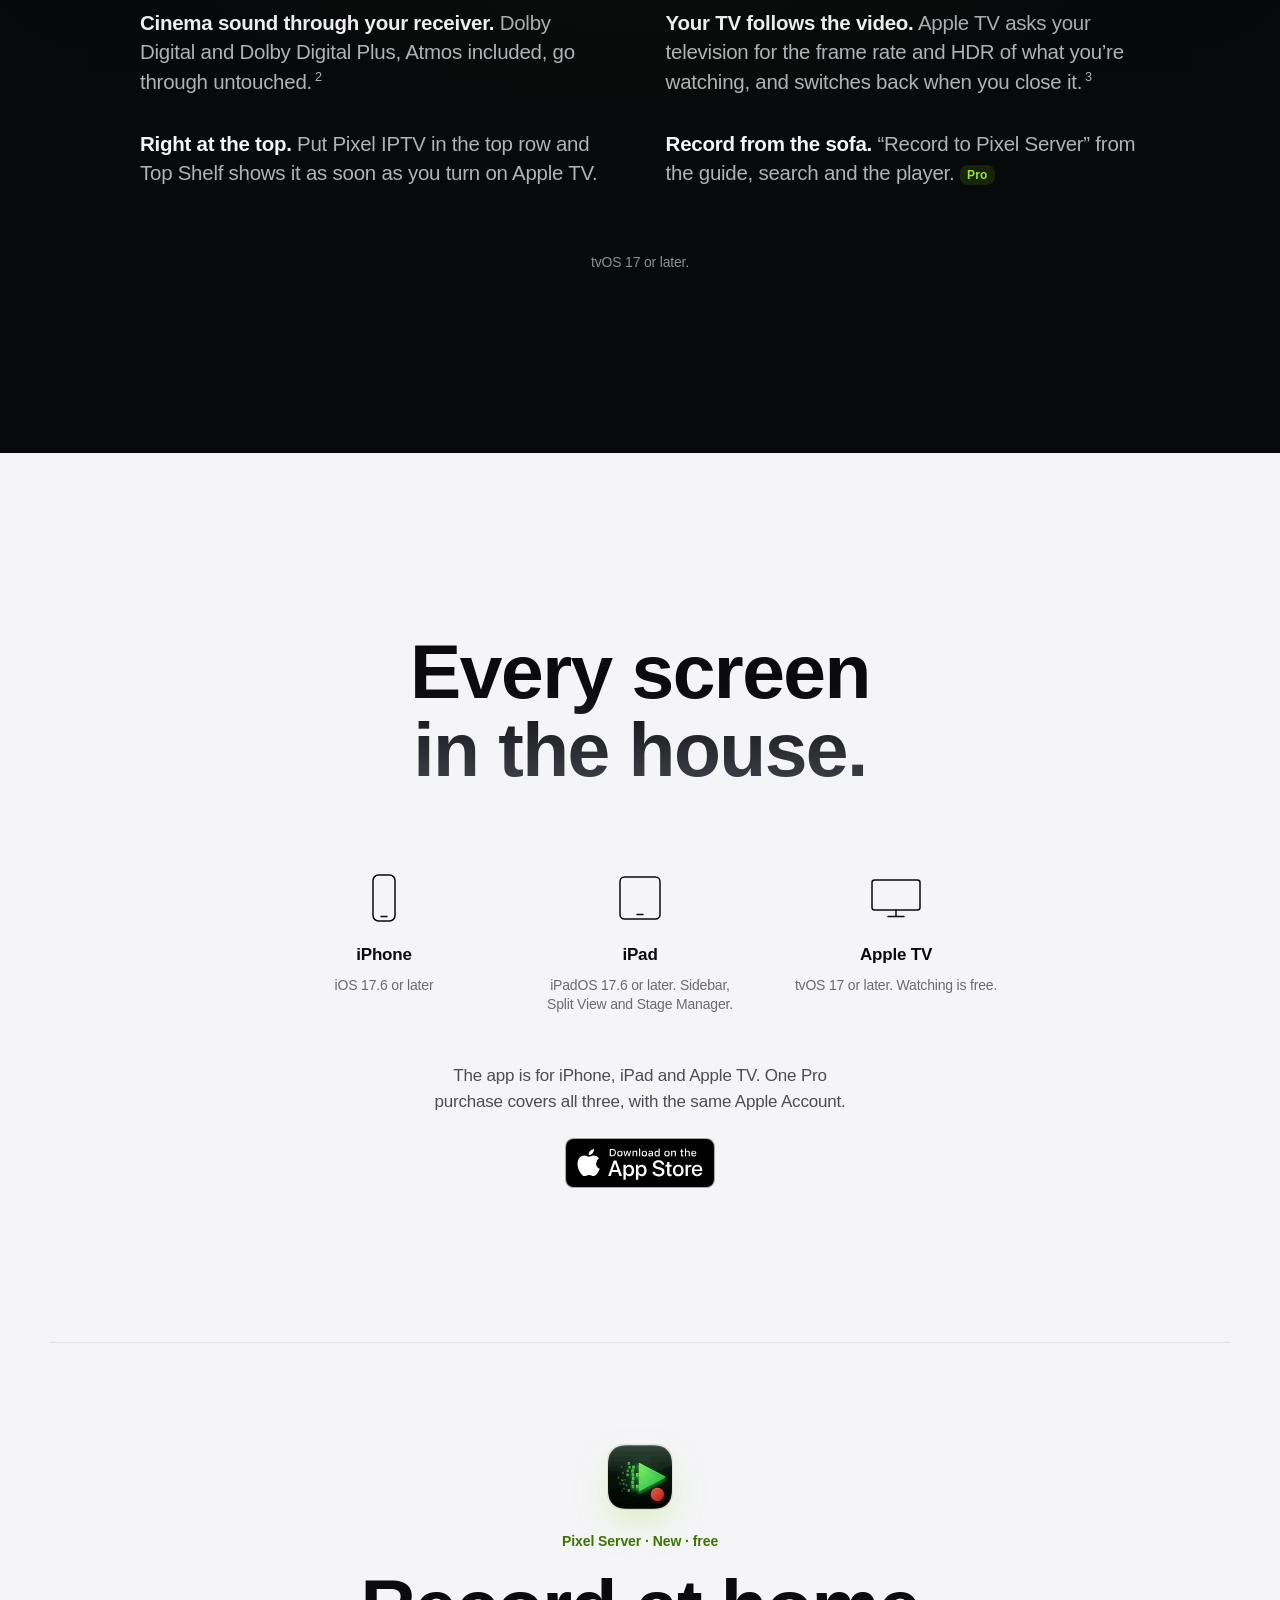
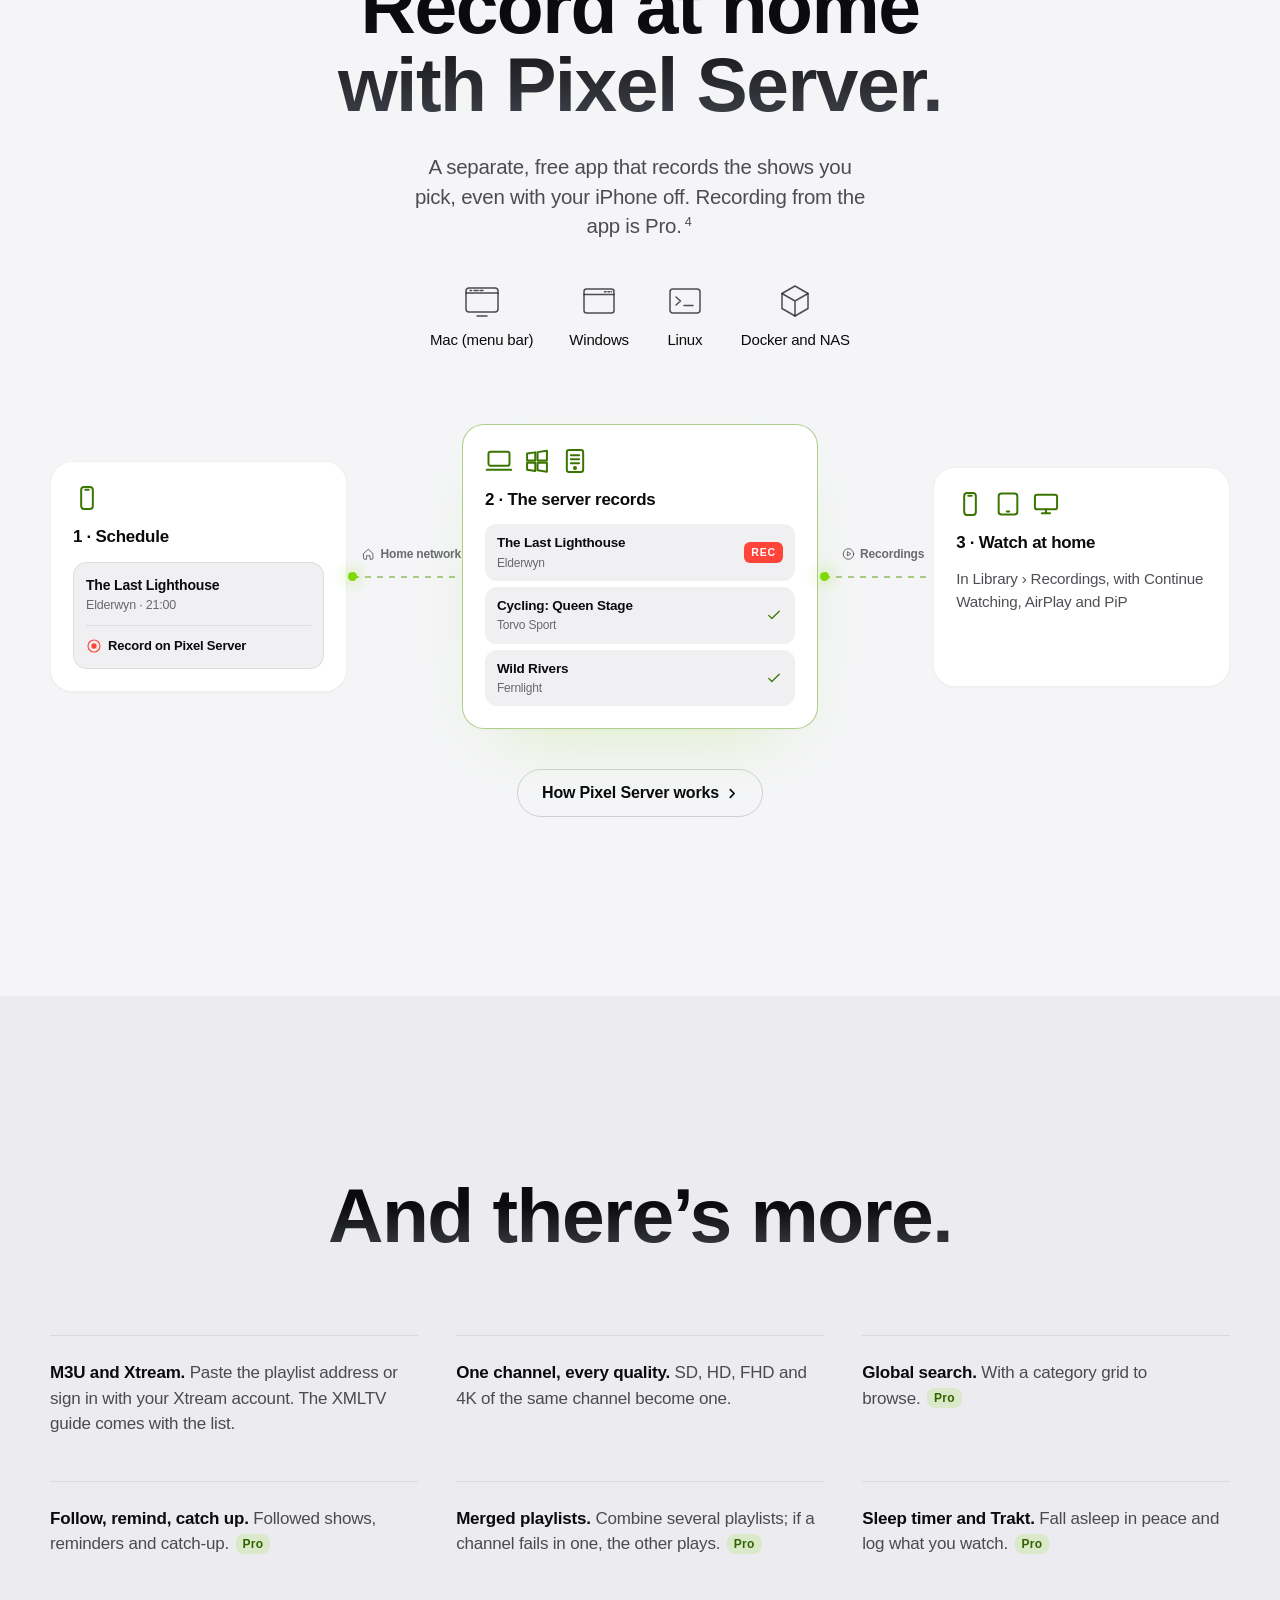
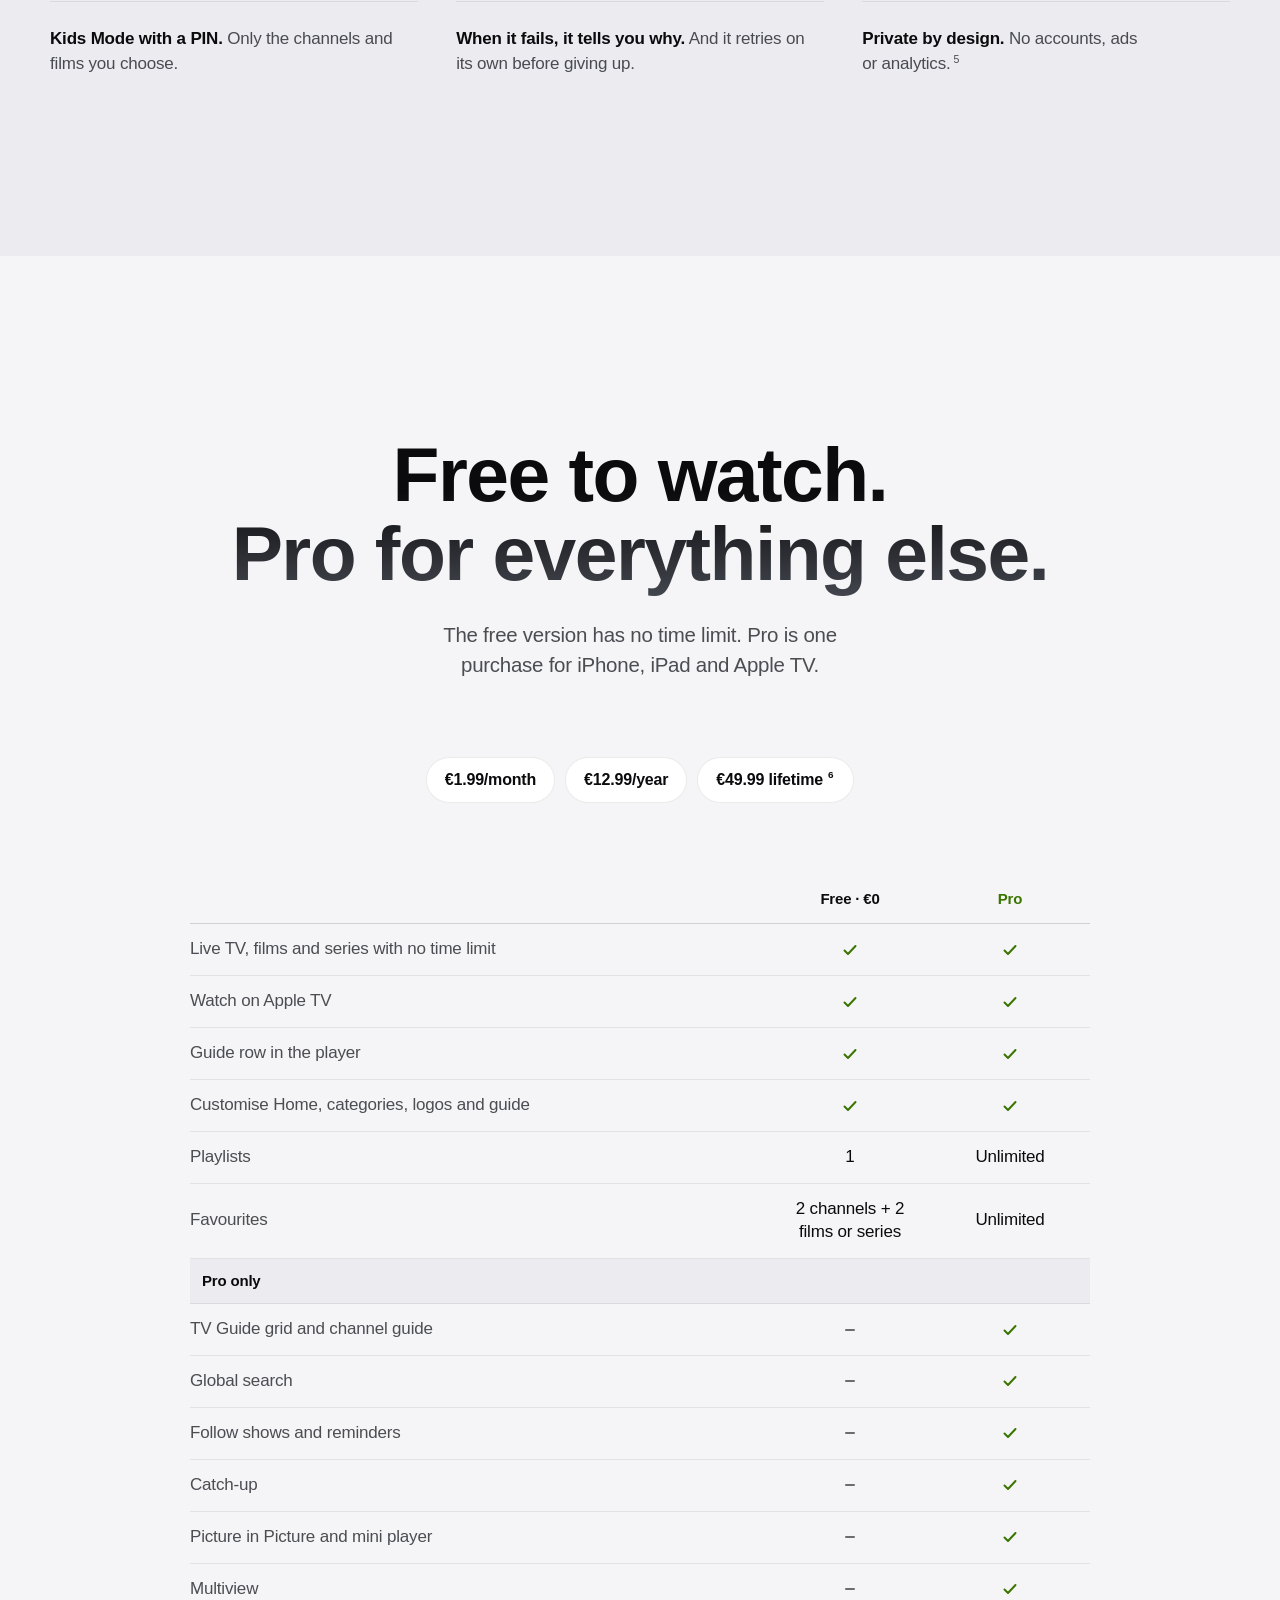
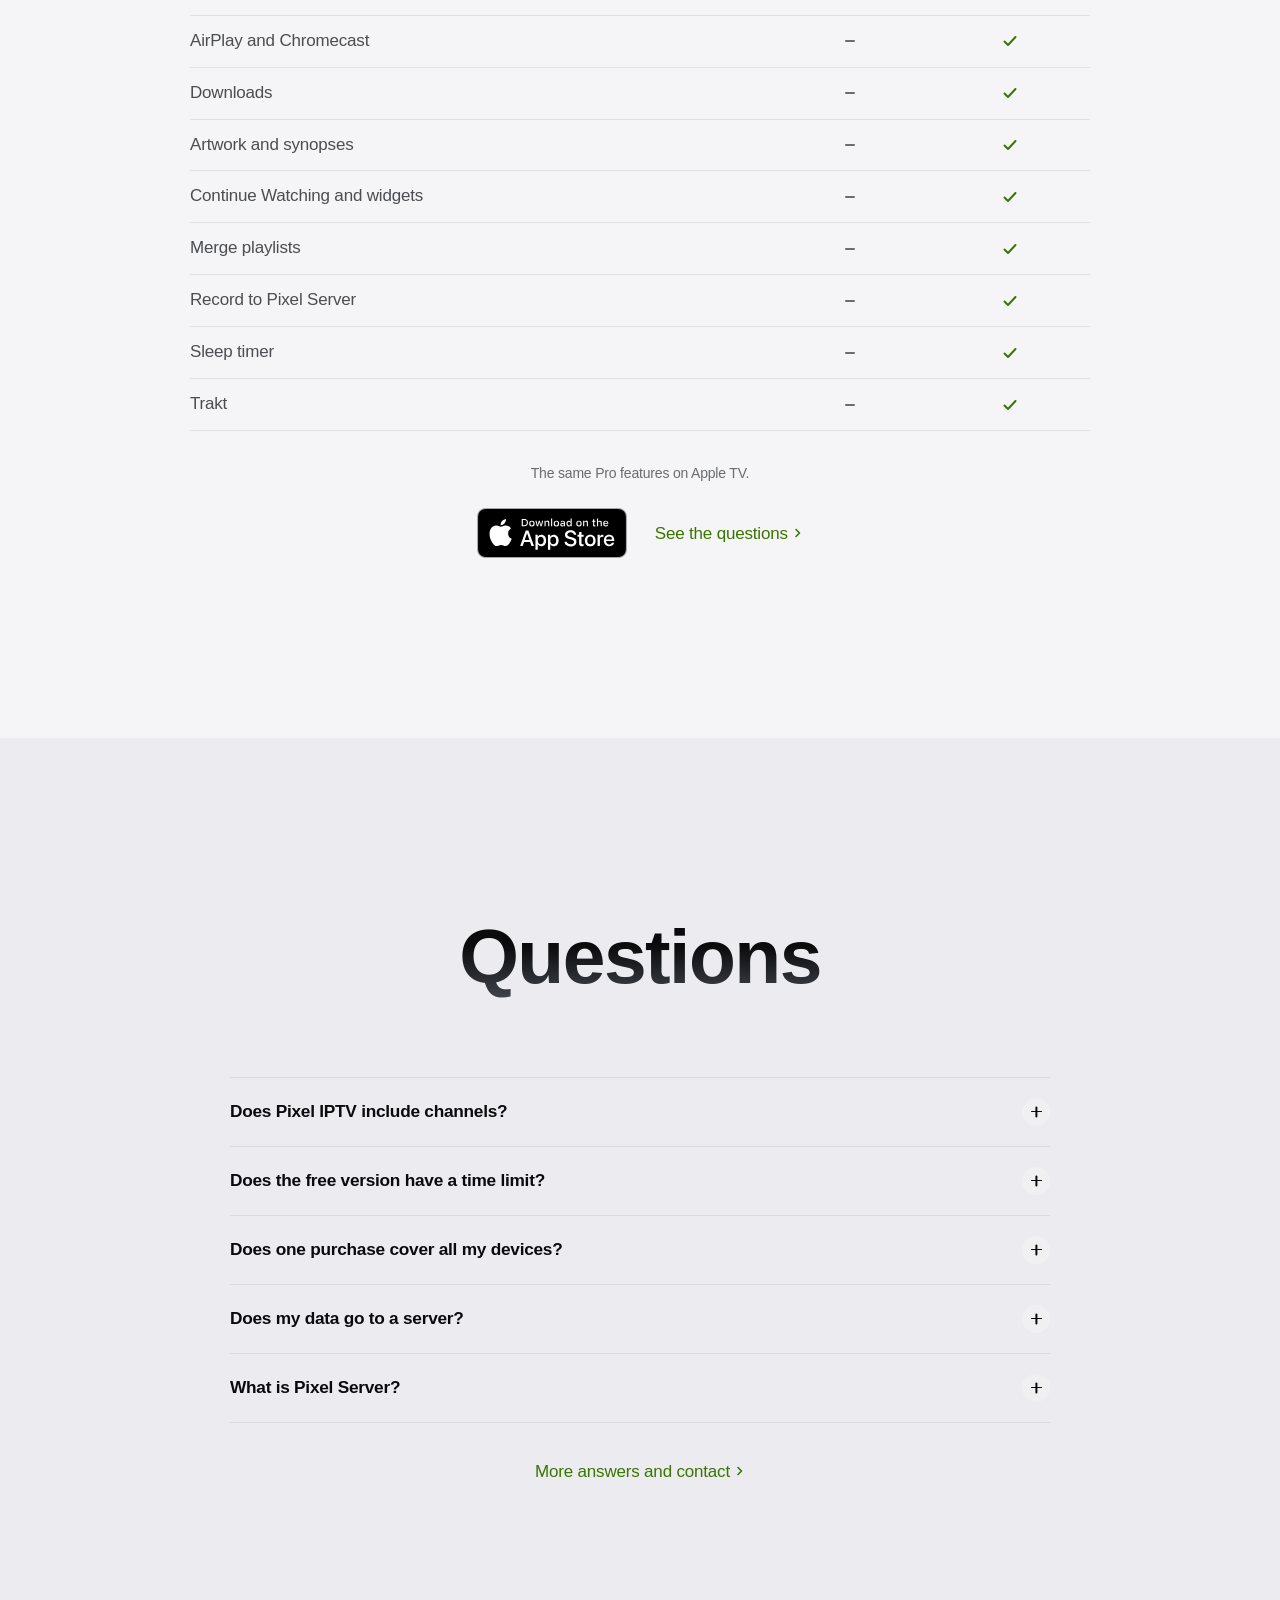
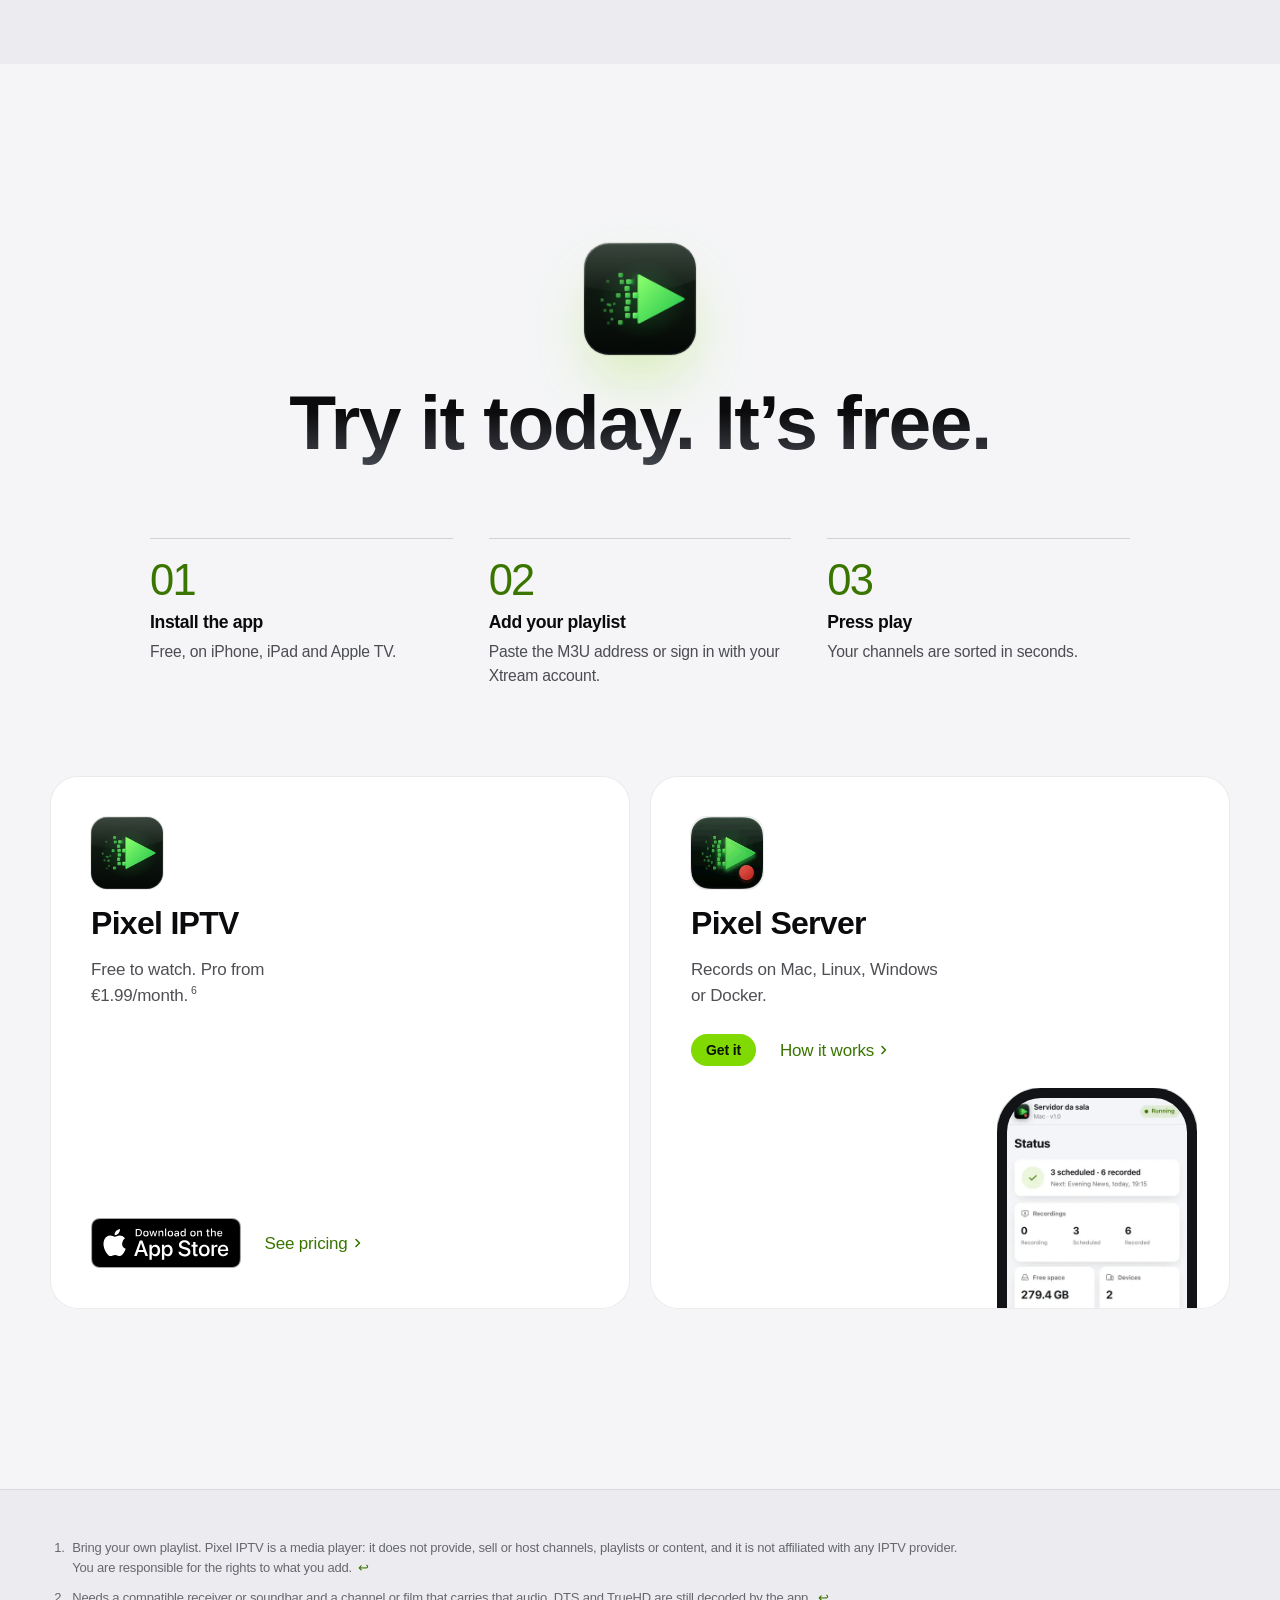
==== commit abb6c288: "Abertura do site em duas colunas: texto à esquerda, Apple TV, iPad e iPhone à direita com o guia a p" ====
--- a/index.html
+++ b/index.html
@@ -29,7 +29,7 @@
 <link rel="icon" type="image/png" href="favicon-32.png" sizes="32x32">
 <link rel="apple-touch-icon" href="apple-touch-icon.png">
 <script>(function(){var d=document.documentElement,l=null,m=null;d.className+=' js';try{var q=new URLSearchParams(location.search),p=q.get('lang');m=q.get('theme');if(p==='pt'||p==='en')localStorage.setItem('pixel-iptv-lang',p);l=localStorage.getItem('pixel-iptv-lang');if(m!=='light'&&m!=='dark')m=localStorage.getItem('pixel-iptv-theme')}catch(e){}if(m==='light'||m==='dark')d.setAttribute('data-theme',m);if(l!=='pt'&&l!=='en'){l='en';var a=navigator.languages||[navigator.language||''];for(var i=0;i<a.length;i++){if(/^pt/i.test(a[i])){l='pt';break}if(/^en/i.test(a[i]))break}}d.lang=l==='pt'?'pt-PT':'en'})()</script>
-<link rel="stylesheet" href="assets/site.css?v=20261101b">
+<link rel="stylesheet" href="assets/site.css?v=20261102a">
 <script type="application/ld+json">{"@context": "https://schema.org", "@type": "SoftwareApplication", "name": "Pixel IPTV", "alternateName": "Pixel IPTV: Player M3U Xtream", "applicationCategory": "EntertainmentApplication", "operatingSystem": "iOS 17.6, iPadOS 17.6, tvOS 17", "softwareVersion": "2.5", "url": "https://www.pixeliptv.pt/", "downloadUrl": "https://apps.apple.com/app/id6773107337", "installUrl": "https://apps.apple.com/app/id6773107337", "image": "https://www.pixeliptv.pt/assets/img/app-icon-512.png", "screenshot": "https://www.pixeliptv.pt/assets/img/en/iphone-home-920.jpg", "author": {"@type": "Organization", "name": "HDAIO"}, "offers": {"@type": "Offer", "price": "0", "priceCurrency": "EUR"}, "description": "Pixel IPTV is a media player for iPhone, iPad and Apple TV. Add your own M3U playlist or Xtream Codes login. It provides no channels, playlists or content."}</script>
 </head>
 <body>
@@ -54,22 +54,23 @@
 </header>
 
 <main id="main" class="home">
-  <section class="hero hero-home" aria-labelledby="hero-h">
-    <div class="wrap hero-lockup">
-      <img class="hero-icon" src="assets/img/app-icon-128.png" width="96" height="96" alt="">
-      <h1 class="eyebrow-h1">Pixel IPTV</h1>
-      <h2 id="hero-h" class="display"><span lang="pt-PT">Tudo o que precisas, <br>numa só app.</span><span lang="en">Everything you need, <br>in one app.</span></h2>
-      <div class="cta-row center">
+  <section class="hero hero-split" aria-labelledby="hero-h">
+    <div class="wrap hero-grid">
+      <div class="hero-copy">
+        <div class="hero-brand"><img class="hero-icon" src="assets/img/app-icon-128.png" width="96" height="96" alt=""><h1 class="eyebrow-h1">Pixel IPTV</h1></div>
+        <h2 id="hero-h" class="display"><span lang="pt-PT">Tudo o que precisas, <br>numa só app.</span><span lang="en">Everything you need, <br>in one app.</span></h2>
+        <p class="lede"><span lang="pt-PT">Junta a tua lista M3U ou a conta Xtream do teu fornecedor. Canais em direto com guia, filmes e séries bem arrumados e um Início à tua medida, no iPhone, no iPad e na Apple TV.</span><span lang="en">Add your M3U playlist or your provider’s Xtream login. Live channels with a guide, films and series neatly sorted, and a Home screen made your way, on iPhone, iPad and Apple TV.</span></p>
+        <div class="cta-row">
         <a class="badge-link" href="https://apps.apple.com/app/id6773107337" rel="noopener"><img class="b-dark" lang="pt-PT" src="assets/badges/app-store-pt-white.svg" width="150" height="50" alt="Descarregar na App Store" loading="lazy"><img class="b-dark" lang="en" src="assets/badges/app-store-en-white.svg" width="150" height="50" alt="Download on the App Store" loading="lazy"><img class="b-light" lang="pt-PT" src="assets/badges/app-store-pt.svg" width="150" height="50" alt="Descarregar na App Store" loading="lazy"><img class="b-light" lang="en" src="assets/badges/app-store-en.svg" width="150" height="50" alt="Download on the App Store" loading="lazy"></a>
         <a class="more ps" href="server.html"><span lang="pt-PT">Conhecer o Pixel Server</span><span lang="en">Meet Pixel Server</span> <svg class="chev" viewBox="0 0 10 10" aria-hidden="true"><path d="M3 1.5L6.5 5 3 8.5" fill="none" stroke="currentColor" stroke-width="1.6" stroke-linecap="round" stroke-linejoin="round"/></svg></a>
       </div>
-      <p class="fine"><span lang="pt-PT">Grátis para ver, sem limite de tempo. Traz a tua própria lista.</span><span lang="en">Free to watch, with no time limit. Bring your own playlist.</span><sup class="fn"><a href="#nota-1" id="ref-1" data-aria-pt="Nota 1" data-aria-en="Note 1" aria-label="Note 1">1</a></sup></p>
-    </div>
-    <div class="hero-stage">
-      <div class="hero-dev glow hero-parallax">
-        <div class="dev hero-frame"><div class="screen"><picture lang="pt-PT"><source media="(max-width:734px)" type="image/webp" srcset="assets/img/pt/iphone-home-460.webp 460w, assets/img/pt/iphone-home-920.webp 920w" sizes="72vw" width="460" height="999"><source media="(max-width:734px)" srcset="assets/img/pt/iphone-home-460.jpg 460w, assets/img/pt/iphone-home-920.jpg 920w" sizes="72vw" width="460" height="999"><source type="image/webp" srcset="assets/img/pt/tv-home-1000.webp 1000w, assets/img/pt/tv-home-1920.webp 1920w" sizes="(max-width:1068px) 92vw, 1100px"><img src="assets/img/pt/tv-home-1000.jpg" srcset="assets/img/pt/tv-home-1000.jpg 1000w, assets/img/pt/tv-home-1920.jpg 1920w" sizes="(max-width:1068px) 92vw, 1100px" width="1000" height="562" alt="Pixel IPTV na Apple TV: Início, com o filme Sintel em destaque no topo e a fila Continuar a Ver com o progresso de cada título (canais e títulos fictícios de demonstração; imagens de filmes da Blender Foundation)" data-alt-tv="Pixel IPTV na Apple TV: Início, com o filme Sintel em destaque no topo e a fila Continuar a Ver com o progresso de cada título (canais e títulos fictícios de demonstração; imagens de filmes da Blender Foundation)" data-alt-phone="Pixel IPTV no iPhone: ecrã Início com Continuar a Ver e os teus canais (canais fictícios de demonstração)" fetchpriority="high" decoding="async" loading="lazy" data-hero></picture><picture lang="en"><source media="(max-width:734px)" type="image/webp" srcset="assets/img/en/iphone-home-460.webp 460w, assets/img/en/iphone-home-920.webp 920w" sizes="72vw" width="460" height="999"><source media="(max-width:734px)" srcset="assets/img/en/iphone-home-460.jpg 460w, assets/img/en/iphone-home-920.jpg 920w" sizes="72vw" width="460" height="999"><source type="image/webp" srcset="assets/img/en/tv-home-1000.webp 1000w, assets/img/en/tv-home-1920.webp 1920w" sizes="(max-width:1068px) 92vw, 1100px"><img src="assets/img/en/tv-home-1000.jpg" srcset="assets/img/en/tv-home-1000.jpg 1000w, assets/img/en/tv-home-1920.jpg 1920w" sizes="(max-width:1068px) 92vw, 1100px" width="1000" height="562" alt="Pixel IPTV on Apple TV: Home, with the film Sintel featured at the top and the Continue Watching row showing each title’s progress (fictional demo channels and titles; images from Blender Foundation films)" data-alt-tv="Pixel IPTV on Apple TV: Home, with the film Sintel featured at the top and the Continue Watching row showing each title’s progress (fictional demo channels and titles; images from Blender Foundation films)" data-alt-phone="Pixel IPTV on iPhone: Home screen with Continue Watching and your channels (fictional demo channels)" fetchpriority="high" decoding="async" loading="lazy" data-hero></picture></div></div>
-        <div class="hero-side hero-ipad"><div class="dev ipad "><div class="screen"><picture lang="pt-PT"><source type="image/webp" srcset="assets/img/pt/ipad-channels-1000.webp 1000w, assets/img/pt/ipad-channels-1800.webp 1800w" sizes="(max-width: 900px) 52vw, 390px"><img src="assets/img/pt/ipad-channels-1000.jpg" srcset="assets/img/pt/ipad-channels-1000.jpg 1000w, assets/img/pt/ipad-channels-1800.jpg 1800w" sizes="(max-width: 900px) 52vw, 390px" width="1000" height="750" alt="Pixel IPTV no iPad: o canal a tocar ao lado da lista de canais (canais fictícios de demonstração)" loading="lazy" fetchpriority="high" decoding="async"></picture><picture lang="en"><source type="image/webp" srcset="assets/img/en/ipad-channels-1000.webp 1000w, assets/img/en/ipad-channels-1800.webp 1800w" sizes="(max-width: 900px) 52vw, 390px"><img src="assets/img/en/ipad-channels-1000.jpg" srcset="assets/img/en/ipad-channels-1000.jpg 1000w, assets/img/en/ipad-channels-1800.jpg 1800w" sizes="(max-width: 900px) 52vw, 390px" width="1000" height="750" alt="Pixel IPTV on iPad: the channel playing beside the channel list (fictional demo channels)" loading="lazy" fetchpriority="high" decoding="async"></picture></div></div></div>
-        <div class="hero-side hero-iphone"><div class="dev iphone "><div class="screen"><picture lang="pt-PT"><source type="image/webp" srcset="assets/img/pt/iphone-home-460.webp 460w, assets/img/pt/iphone-home-920.webp 920w" sizes="(max-width: 900px) 21vw, 150px"><img src="assets/img/pt/iphone-home-460.jpg" srcset="assets/img/pt/iphone-home-460.jpg 460w, assets/img/pt/iphone-home-920.jpg 920w" sizes="(max-width: 900px) 21vw, 150px" width="460" height="999" alt="Pixel IPTV no iPhone: ecrã Início com Continuar a Ver e Os Meus Canais (canais fictícios de demonstração)" loading="lazy" fetchpriority="high" decoding="async"></picture><picture lang="en"><source type="image/webp" srcset="assets/img/en/iphone-home-460.webp 460w, assets/img/en/iphone-home-920.webp 920w" sizes="(max-width: 900px) 21vw, 150px"><img src="assets/img/en/iphone-home-460.jpg" srcset="assets/img/en/iphone-home-460.jpg 460w, assets/img/en/iphone-home-920.jpg 920w" sizes="(max-width: 900px) 21vw, 150px" width="460" height="999" alt="Pixel IPTV on iPhone: Home with Continue Watching and My Channels (fictional demo channels)" loading="lazy" fetchpriority="high" decoding="async"></picture></div></div></div>
+        <p class="fine"><span lang="pt-PT">Grátis para ver, sem limite de tempo. Traz a tua própria lista.</span><span lang="en">Free to watch, with no time limit. Bring your own playlist.</span><sup class="fn"><a href="#nota-1" id="ref-1" data-aria-pt="Nota 1" data-aria-en="Note 1" aria-label="Note 1">1</a></sup></p>
+      </div>
+      <div class="hero-art">
+        <div class="epg-ambient" aria-hidden="true"></div>
+        <div class="ha-tv glow"><div class="dev tv"><div class="screen"><picture lang="pt-PT"><source type="image/webp" srcset="assets/img/pt/tv-home-1000.webp 1000w, assets/img/pt/tv-home-1920.webp 1920w" sizes="(max-width:1068px) 92vw, 1100px"><img src="assets/img/pt/tv-home-1000.jpg" srcset="assets/img/pt/tv-home-1000.jpg 1000w, assets/img/pt/tv-home-1920.jpg 1920w" sizes="(max-width:1068px) 92vw, 1100px" width="1000" height="562" alt="Pixel IPTV na Apple TV: Início, com o filme Sintel em destaque no topo e a fila Continuar a Ver com o progresso de cada título (canais e títulos fictícios de demonstração; imagens de filmes da Blender Foundation)" fetchpriority="high" decoding="async" loading="lazy" data-hero></picture><picture lang="en"><source type="image/webp" srcset="assets/img/en/tv-home-1000.webp 1000w, assets/img/en/tv-home-1920.webp 1920w" sizes="(max-width:1068px) 92vw, 1100px"><img src="assets/img/en/tv-home-1000.jpg" srcset="assets/img/en/tv-home-1000.jpg 1000w, assets/img/en/tv-home-1920.jpg 1920w" sizes="(max-width:1068px) 92vw, 1100px" width="1000" height="562" alt="Pixel IPTV on Apple TV: Home, with the film Sintel featured at the top and the Continue Watching row showing each title’s progress (fictional demo channels and titles; images from Blender Foundation films)" fetchpriority="high" decoding="async" loading="lazy" data-hero></picture></div></div></div>
+        <div class="ha-ipad"><div class="dev ipad "><div class="screen"><picture lang="pt-PT"><source type="image/webp" srcset="assets/img/pt/ipad-channels-1000.webp 1000w, assets/img/pt/ipad-channels-1800.webp 1800w" sizes="(max-width: 900px) 52vw, 390px"><img src="assets/img/pt/ipad-channels-1000.jpg" srcset="assets/img/pt/ipad-channels-1000.jpg 1000w, assets/img/pt/ipad-channels-1800.jpg 1800w" sizes="(max-width: 900px) 52vw, 390px" width="1000" height="750" alt="Pixel IPTV no iPad: o canal a tocar ao lado da lista de canais (canais fictícios de demonstração)" loading="lazy" fetchpriority="high" decoding="async"></picture><picture lang="en"><source type="image/webp" srcset="assets/img/en/ipad-channels-1000.webp 1000w, assets/img/en/ipad-channels-1800.webp 1800w" sizes="(max-width: 900px) 52vw, 390px"><img src="assets/img/en/ipad-channels-1000.jpg" srcset="assets/img/en/ipad-channels-1000.jpg 1000w, assets/img/en/ipad-channels-1800.jpg 1800w" sizes="(max-width: 900px) 52vw, 390px" width="1000" height="750" alt="Pixel IPTV on iPad: the channel playing beside the channel list (fictional demo channels)" loading="lazy" fetchpriority="high" decoding="async"></picture></div></div></div>
+        <div class="ha-iphone"><div class="dev iphone "><div class="screen"><picture lang="pt-PT"><source type="image/webp" srcset="assets/img/pt/iphone-home-460.webp 460w, assets/img/pt/iphone-home-920.webp 920w" sizes="(max-width: 900px) 21vw, 150px"><img src="assets/img/pt/iphone-home-460.jpg" srcset="assets/img/pt/iphone-home-460.jpg 460w, assets/img/pt/iphone-home-920.jpg 920w" sizes="(max-width: 900px) 21vw, 150px" width="460" height="999" alt="Pixel IPTV no iPhone: ecrã Início com Continuar a Ver e Os Meus Canais (canais fictícios de demonstração)" loading="lazy" fetchpriority="high" decoding="async"></picture><picture lang="en"><source type="image/webp" srcset="assets/img/en/iphone-home-460.webp 460w, assets/img/en/iphone-home-920.webp 920w" sizes="(max-width: 900px) 21vw, 150px"><img src="assets/img/en/iphone-home-460.jpg" srcset="assets/img/en/iphone-home-460.jpg 460w, assets/img/en/iphone-home-920.jpg 920w" sizes="(max-width: 900px) 21vw, 150px" width="460" height="999" alt="Pixel IPTV on iPhone: Home with Continue Watching and My Channels (fictional demo channels)" loading="lazy" fetchpriority="high" decoding="async"></picture></div></div></div>
       </div>
     </div>
     <script>(function(){var l=/^pt/i.test(document.documentElement.lang)?'pt-PT':'en';document.querySelectorAll('picture[lang="'+l+'"] img[data-hero]').forEach(function(i){i.loading='eager';});})();</script>
@@ -431,6 +432,6 @@
     </div>
   </div>
 </footer>
-<script src="assets/site.js?v=20261101b" defer></script>
+<script src="assets/site.js?v=20261102a" defer></script>
 </body>
 </html>
--- a/assets/site.css
+++ b/assets/site.css
@@ -487,6 +487,70 @@
   .hero-side { display: none; }
 }
 
+/* ---------- home hero, two columns (web-v3 layout): copy on the left, the
+   device trio on the right — Apple TV at the back, iPad over its lower left,
+   iPhone in front at the lower right; all in % of the column (cqw). */
+.hero-split { padding: clamp(40px, 6vw, 88px) 0 clamp(48px, 6vw, 88px); }
+.hero-split .hero-grid { grid-template-columns: minmax(0, 4.4fr) minmax(0, 7.6fr); gap: clamp(28px, 4vw, 56px); }
+.hero-brand { display: flex; align-items: center; gap: 14px; margin-bottom: 26px; }
+.hero-brand .hero-icon { width: 56px; height: 56px; border-radius: 13px; margin: 0; }
+.hero-split .display { font-size: clamp(2.6rem, 1.2rem + 3.6vw, 4.6rem); font-weight: 700; line-height: 1; letter-spacing: -.04em; margin: 0; }
+.hero-split .cta-row { margin-top: 34px; }
+.hero-split .fine { margin: 18px 0 0; }
+.hero-art {
+  --bleed: clamp(0px, (100vw - var(--maxw)) / 2 - 24px, 110px);
+  position: relative; isolation: isolate; container-type: inline-size; aspect-ratio: 100 / 72;
+  margin-right: calc(-1 * var(--bleed));
+}
+.hero-art > div[class^="ha-"] { position: absolute; }
+.ha-tv { left: 9cqw; top: 0; width: 91cqw; }
+.ha-ipad { left: 0; bottom: 0; width: 52cqw; z-index: 2; }
+.ha-iphone { right: 1cqw; bottom: 0; width: 20cqw; z-index: 3; }
+.ha-ipad .dev, .ha-iphone .dev { box-shadow: inset 0 1px 0 var(--bezel-edge), 0 0 0 1px var(--bezel-edge), 0 40px 70px -24px rgb(0 0 0 / .75); }
+.ha-ipad .dev { --bz: 1.5cqw; --rad: 3.4cqw; }
+.ha-iphone .dev { --bz: 1.1cqw; --rad: 4.6cqw; }
+.ha-tv .dev { --bz: 1cqw; --rad: 1.6cqw; }
+.hero-art::after {
+  content: ""; position: absolute; z-index: -1; left: 4%; right: 2%; bottom: -3%; height: 20%;
+  background: radial-gradient(closest-side, rgb(128 217 0 / .26), transparent); filter: blur(24px);
+}
+/* The guide, slowly passing behind the devices (decorative, fictional). */
+.epg-ambient {
+  position: absolute; z-index: -1; left: -24cqw; right: -24cqw; top: 33cqw; height: 84cqw; opacity: .6;
+  perspective: 100cqw; perspective-origin: 50% 0%; pointer-events: none;
+  -webkit-mask-image: radial-gradient(ellipse 52% 42% at 58% 22%, #000 35%, transparent 80%);
+  mask-image: radial-gradient(ellipse 52% 42% at 58% 22%, #000 35%, transparent 80%);
+}
+.epg-plane { position: absolute; inset: 0; transform: rotateX(62deg); transform-origin: 50% 0; }
+.epg-row { display: flex; gap: .6cqw; height: 4cqw; margin-bottom: .6cqw; width: max-content; animation: epg-drift 160s linear infinite; }
+.epg-row:nth-child(even) { margin-left: -12cqw; }
+.epg-c {
+  flex: none; height: 100%; padding: 0 1.3cqw; border-radius: .9cqw; display: flex; align-items: center;
+  background: rgb(255 255 255 / .035); border: 1px solid rgb(255 255 255 / .07);
+  color: rgb(255 255 255 / .42); font: 600 1.4cqw/1 var(--font); white-space: nowrap; overflow: hidden;
+}
+.epg-c b { color: rgb(255 255 255 / .62); font-weight: 650; margin-right: .8cqw; }
+.epg-now {
+  position: absolute; z-index: 2; left: 55%; top: -2%; bottom: 0; width: 2px;
+  background: linear-gradient(var(--accent), rgb(128 217 0 / 0));
+  box-shadow: 0 0 18px 3px rgb(128 217 0 / .55);
+}
+.epg-band { position: absolute; left: 46%; right: 36%; top: 0; bottom: 0; background: linear-gradient(90deg, transparent, rgb(128 217 0 / .07), transparent); }
+@keyframes epg-drift { to { transform: translateX(-50%); } }
+:root[data-theme="light"] .epg-c { background: rgb(0 0 0 / .035); border-color: rgb(0 0 0 / .07); color: rgb(0 0 0 / .45); }
+:root[data-theme="light"] .epg-c b { color: rgb(0 0 0 / .7); }
+@media (prefers-color-scheme: light) {
+  :root:not([data-theme="dark"]) .epg-c { background: rgb(0 0 0 / .035); border-color: rgb(0 0 0 / .07); color: rgb(0 0 0 / .45); }
+  :root:not([data-theme="dark"]) .epg-c b { color: rgb(0 0 0 / .7); }
+}
+@media (prefers-reduced-motion: reduce) { .epg-row { animation: none; } }
+@media (max-width: 900px) {
+  .hero-split .hero-grid { grid-template-columns: 1fr; gap: clamp(36px, 7vw, 56px); }
+  .hero-art { max-width: 820px; margin-inline: auto; width: 100%; --bleed: 0px; }
+  .hero-split .hero-art { width: calc(100% + var(--gutter)); margin-left: calc(-.5 * var(--gutter)); }
+  .epg-ambient { left: -10cqw; right: -10cqw; }
+}
+
 /* ---------- sticky story */
 .story-stage { display: none; }
 .story-steps { display: grid; gap: clamp(64px, 9vw, 104px); max-width: 640px; margin-inline: auto; }
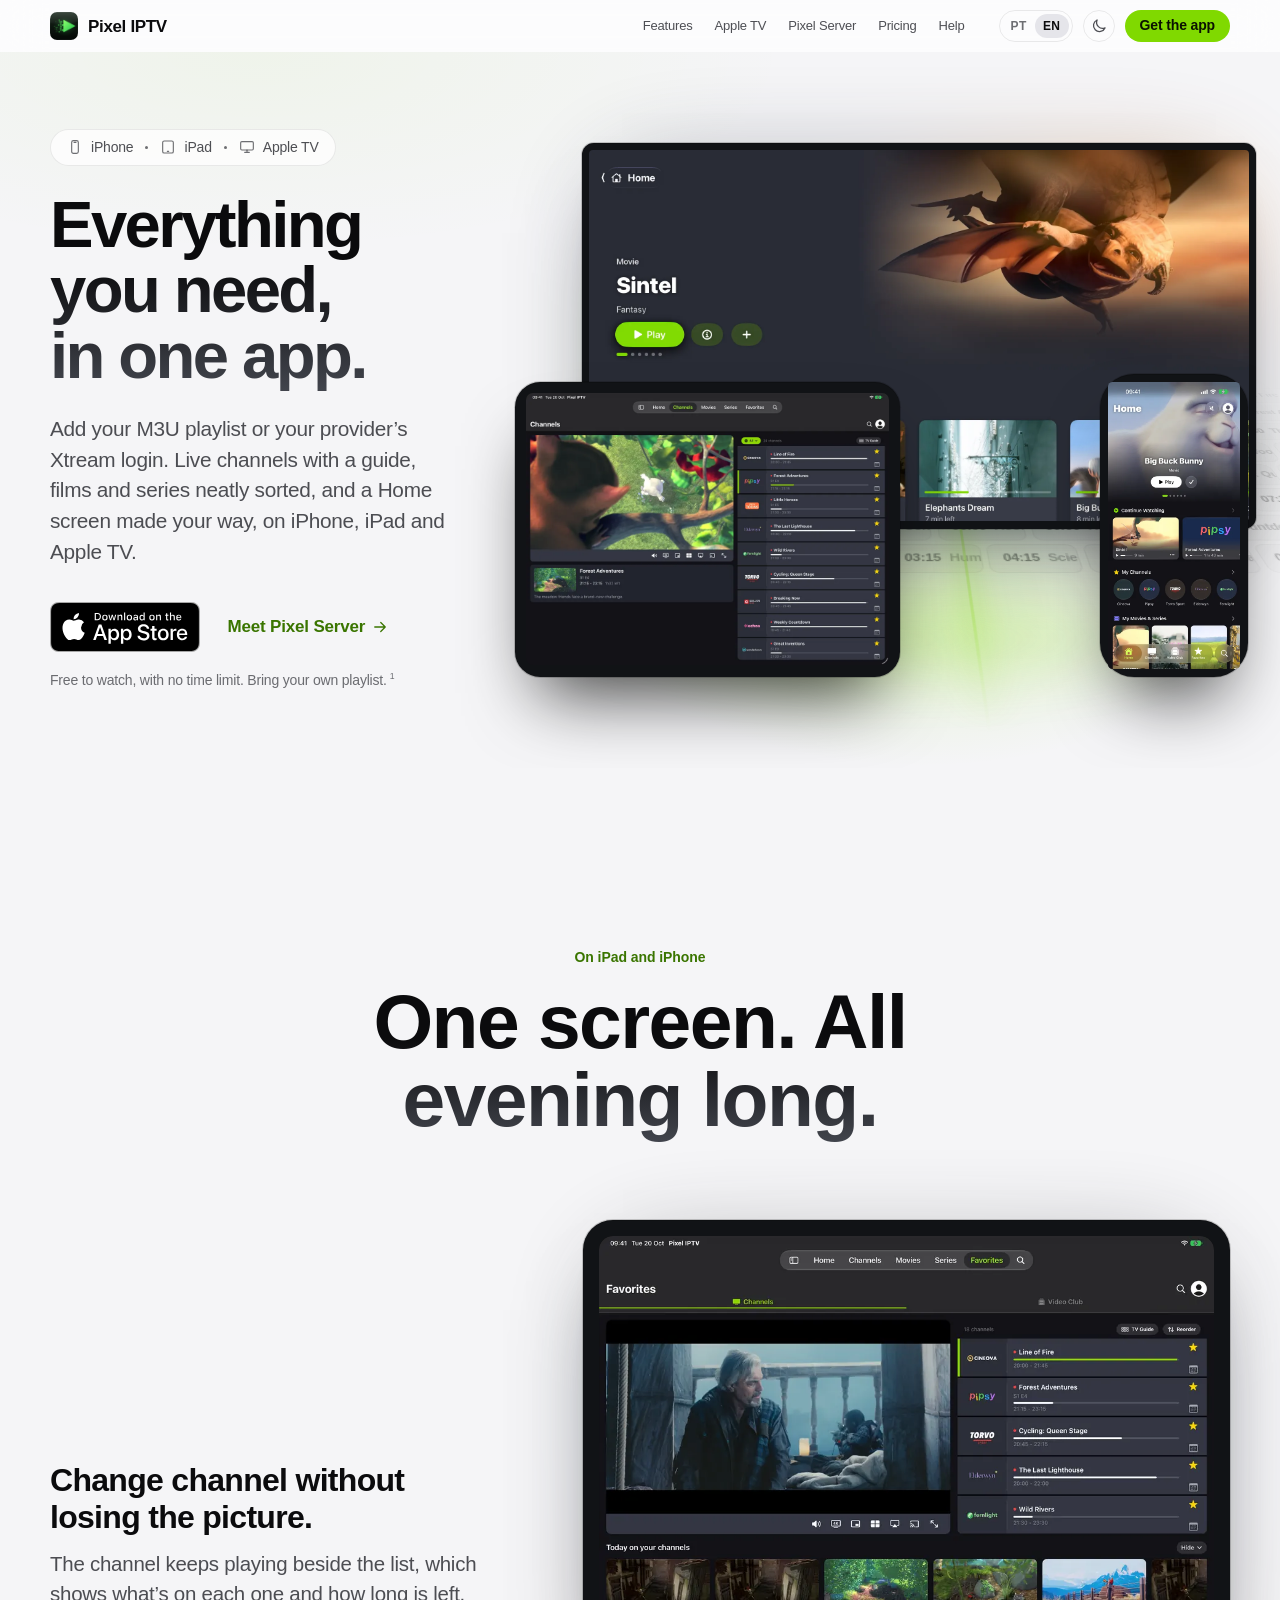
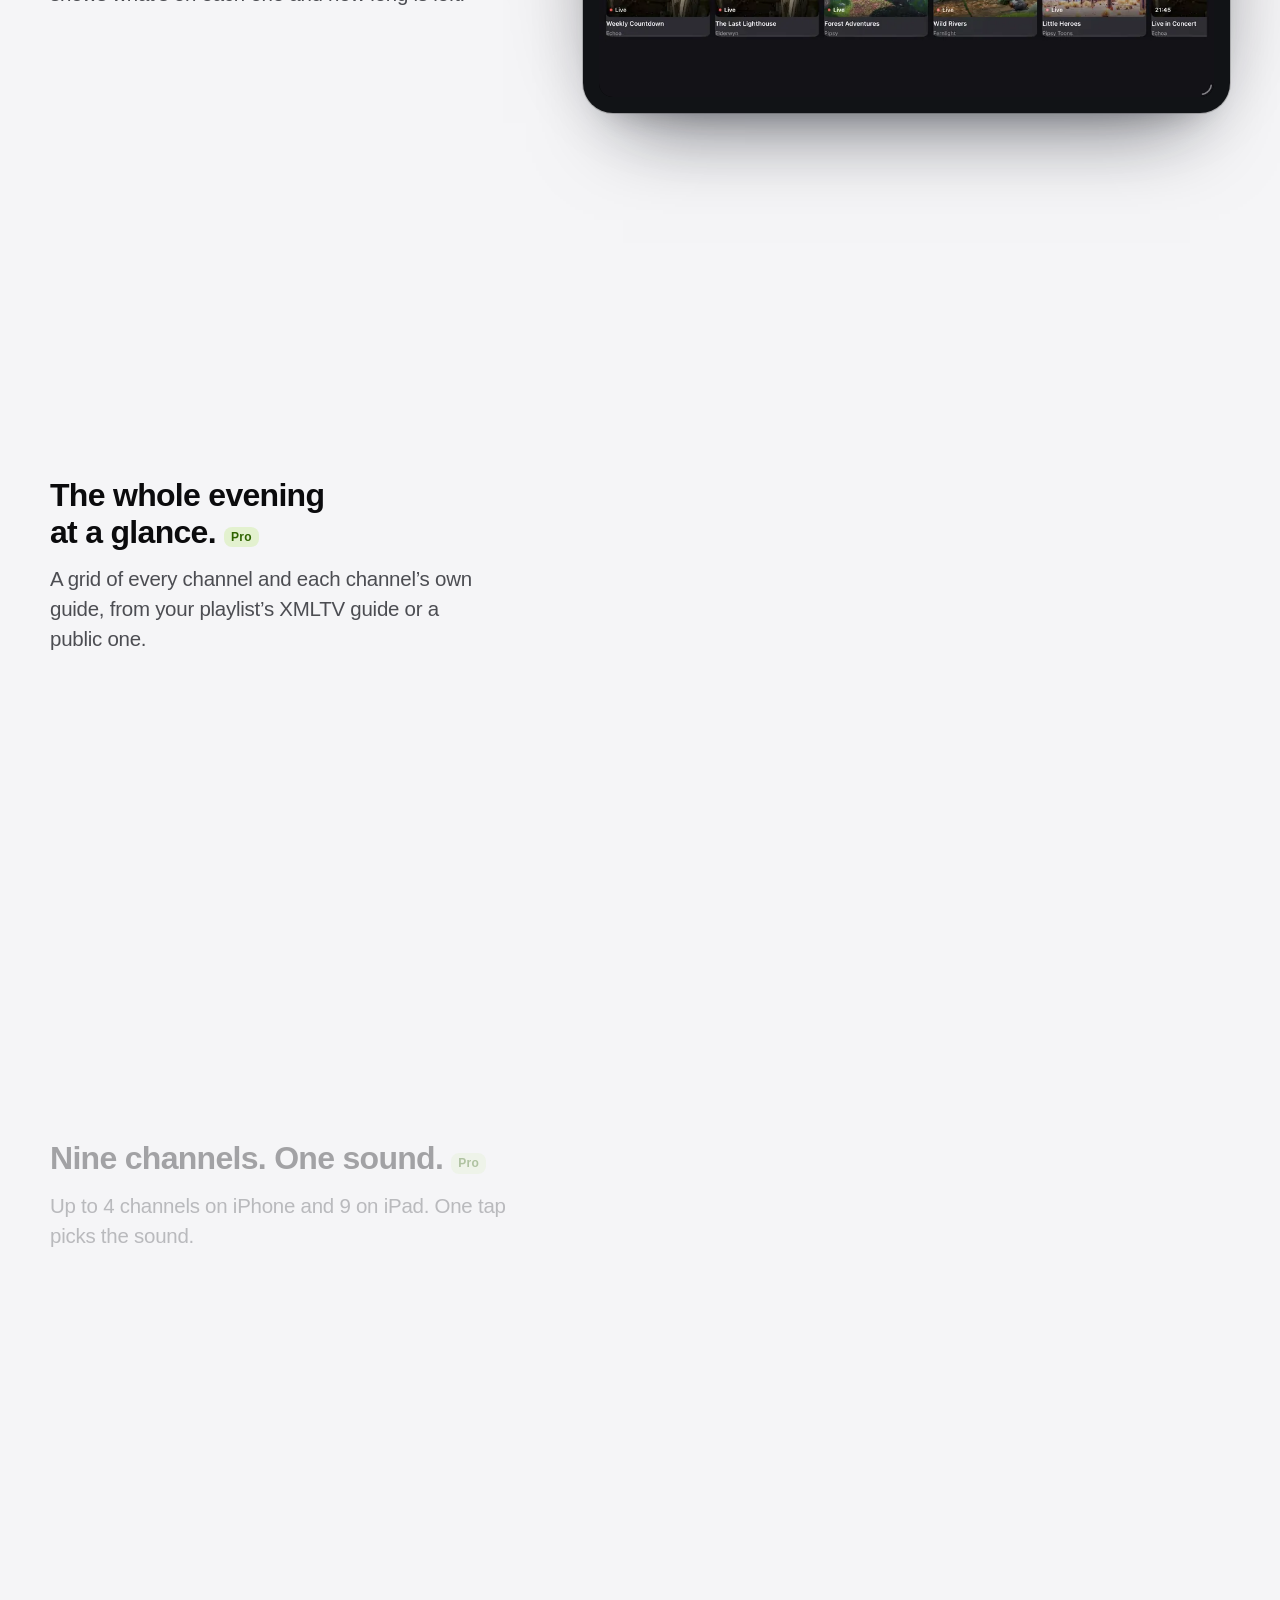
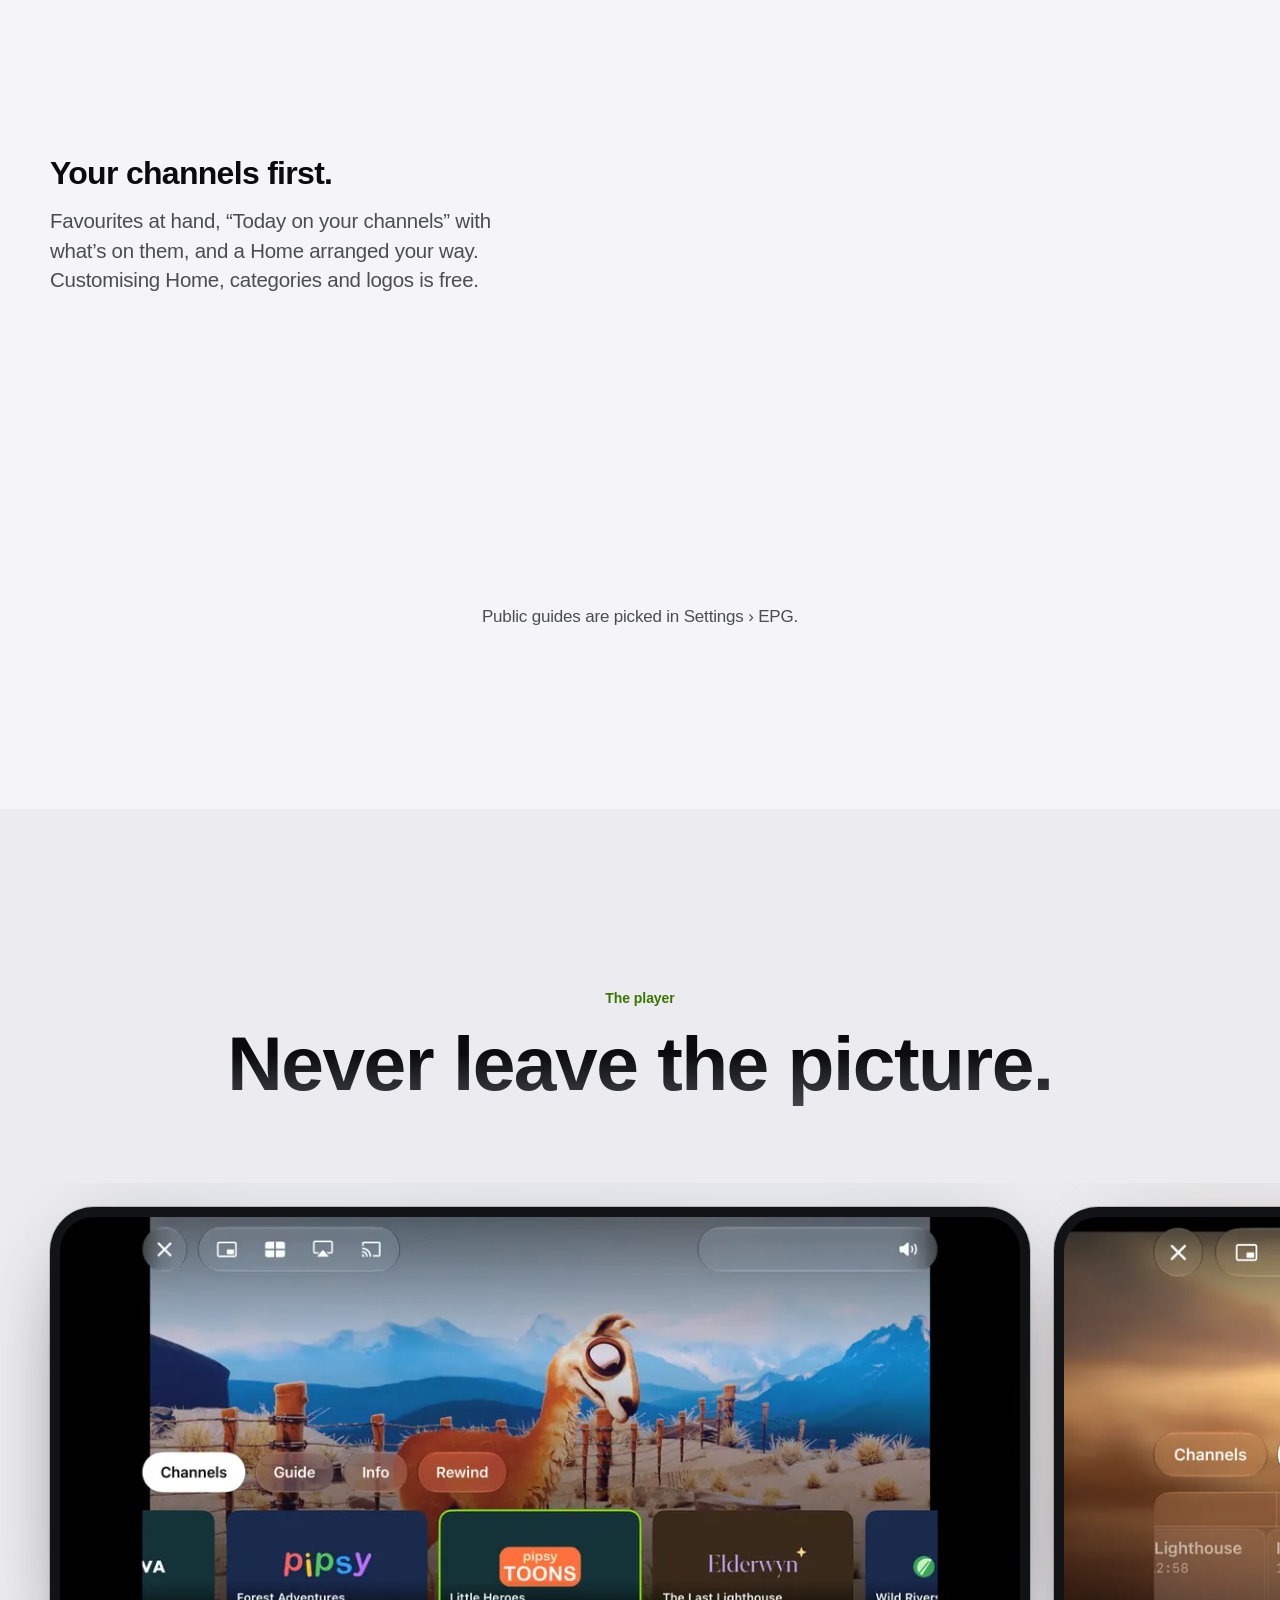
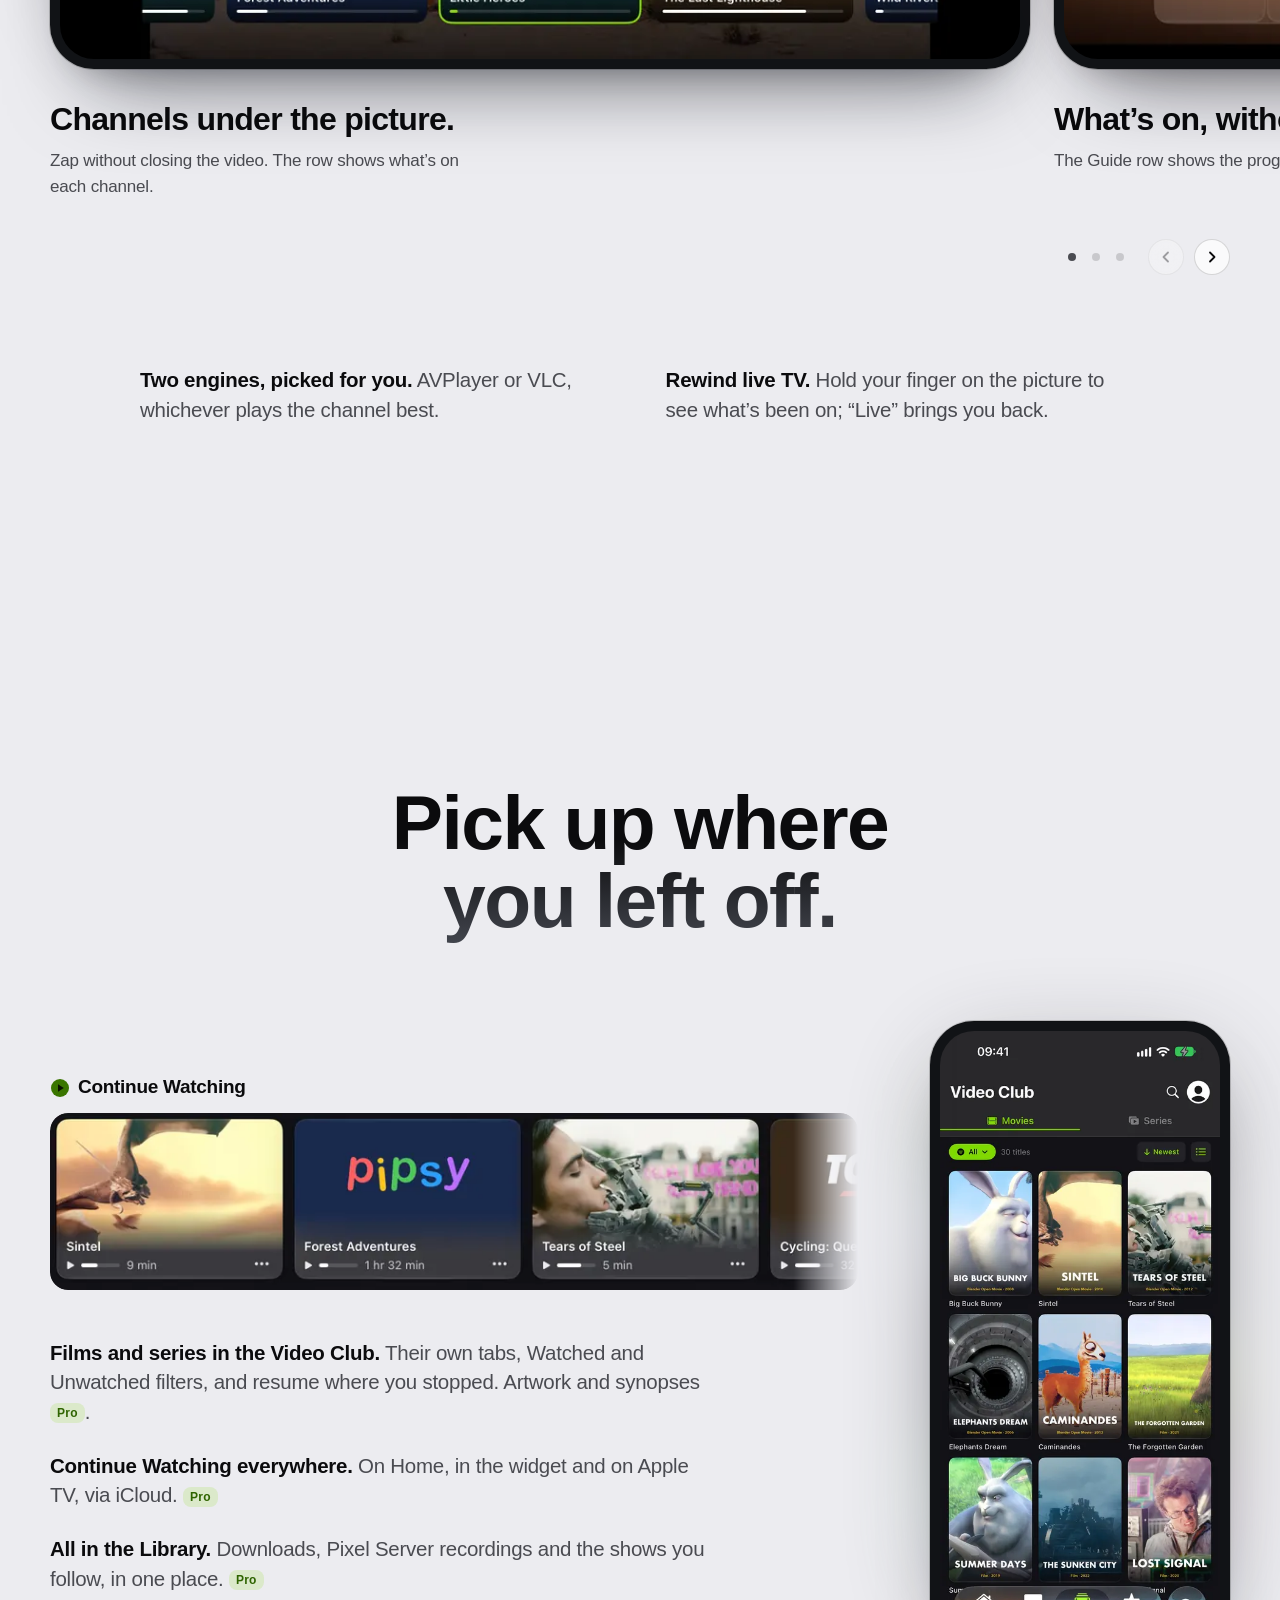
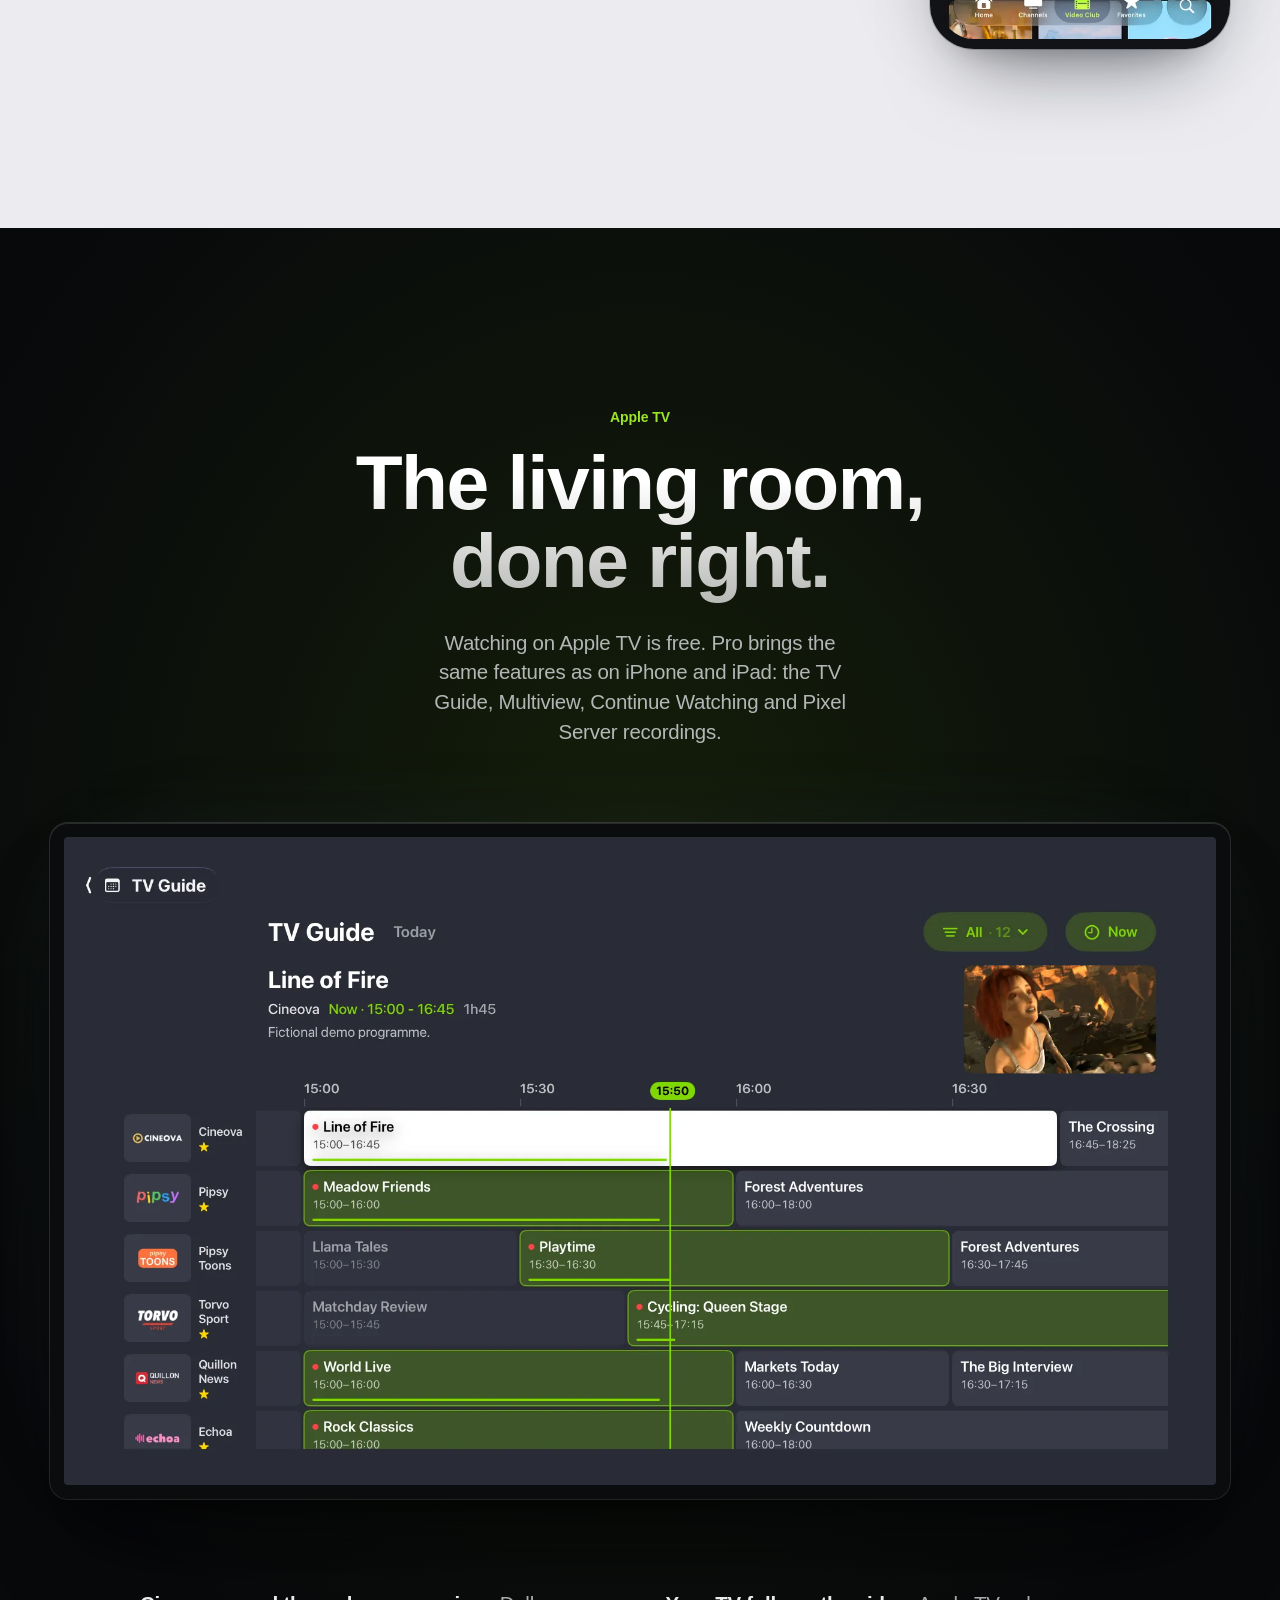
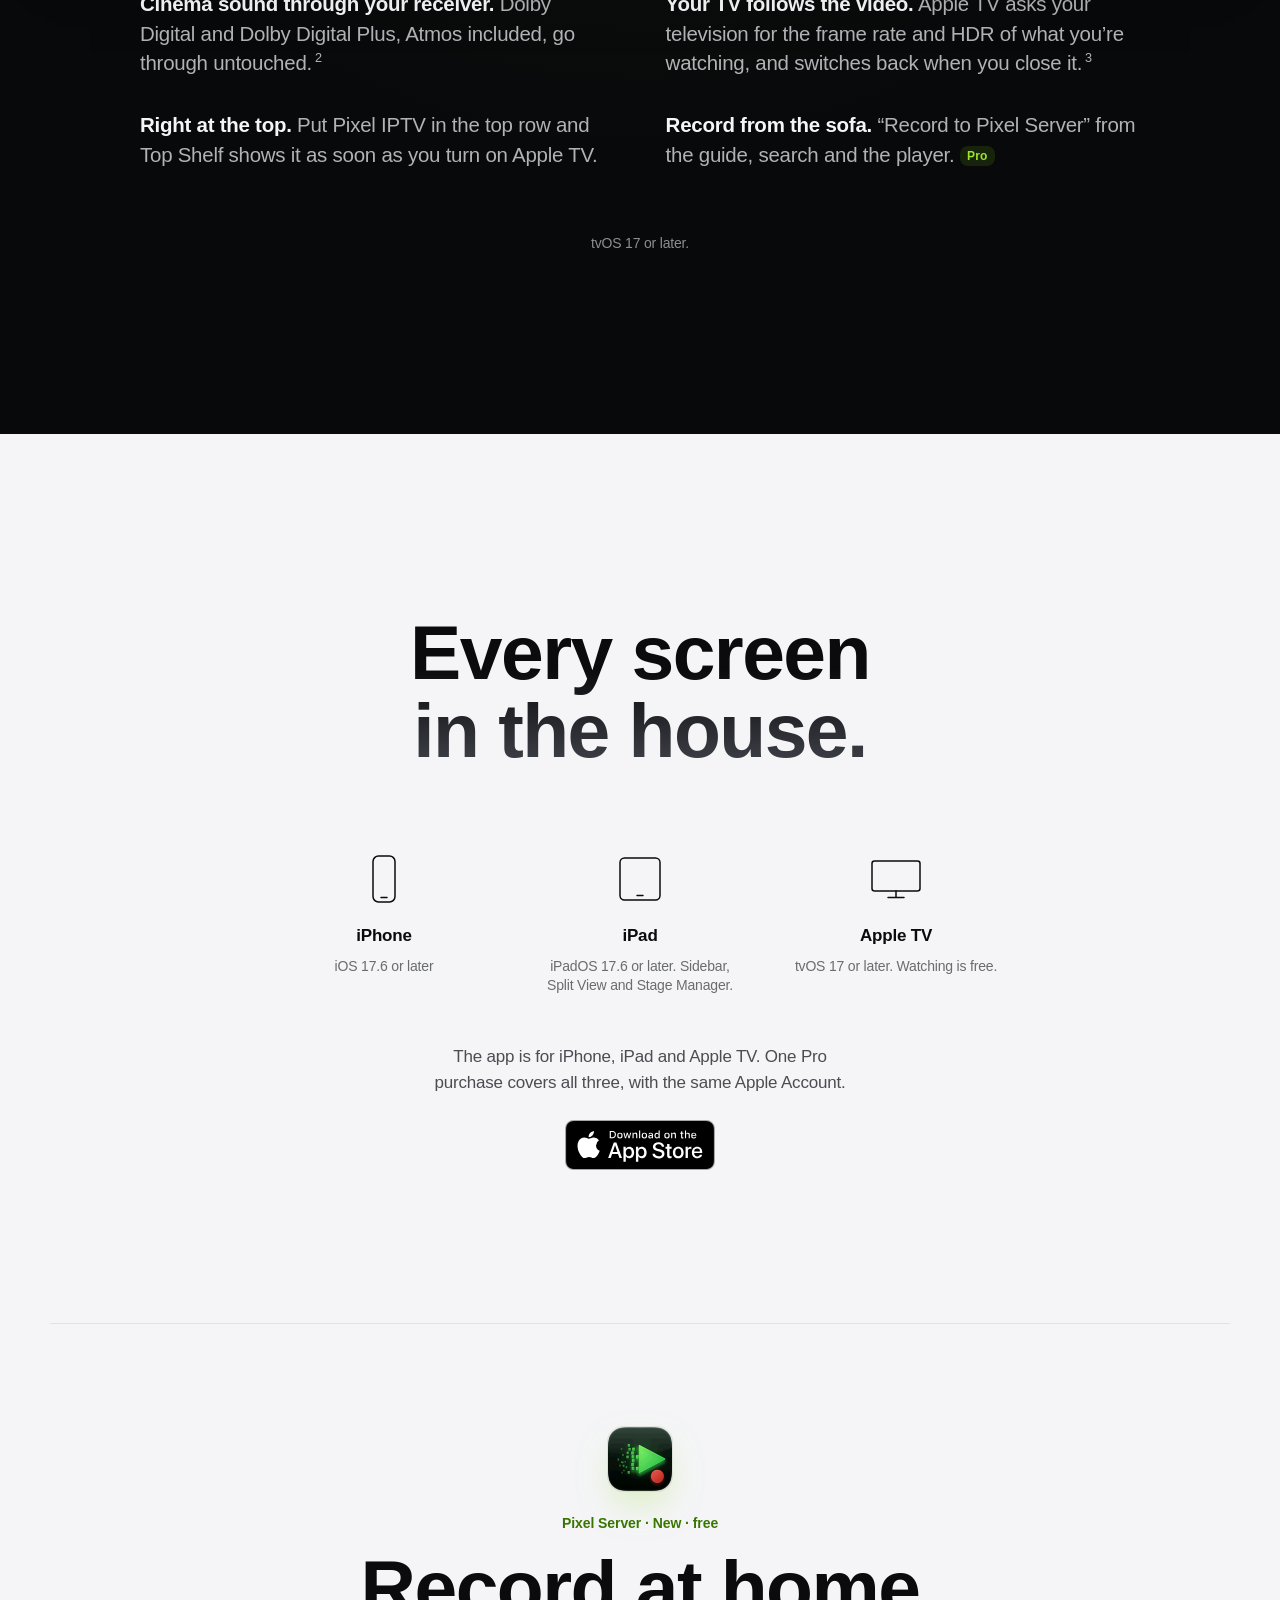
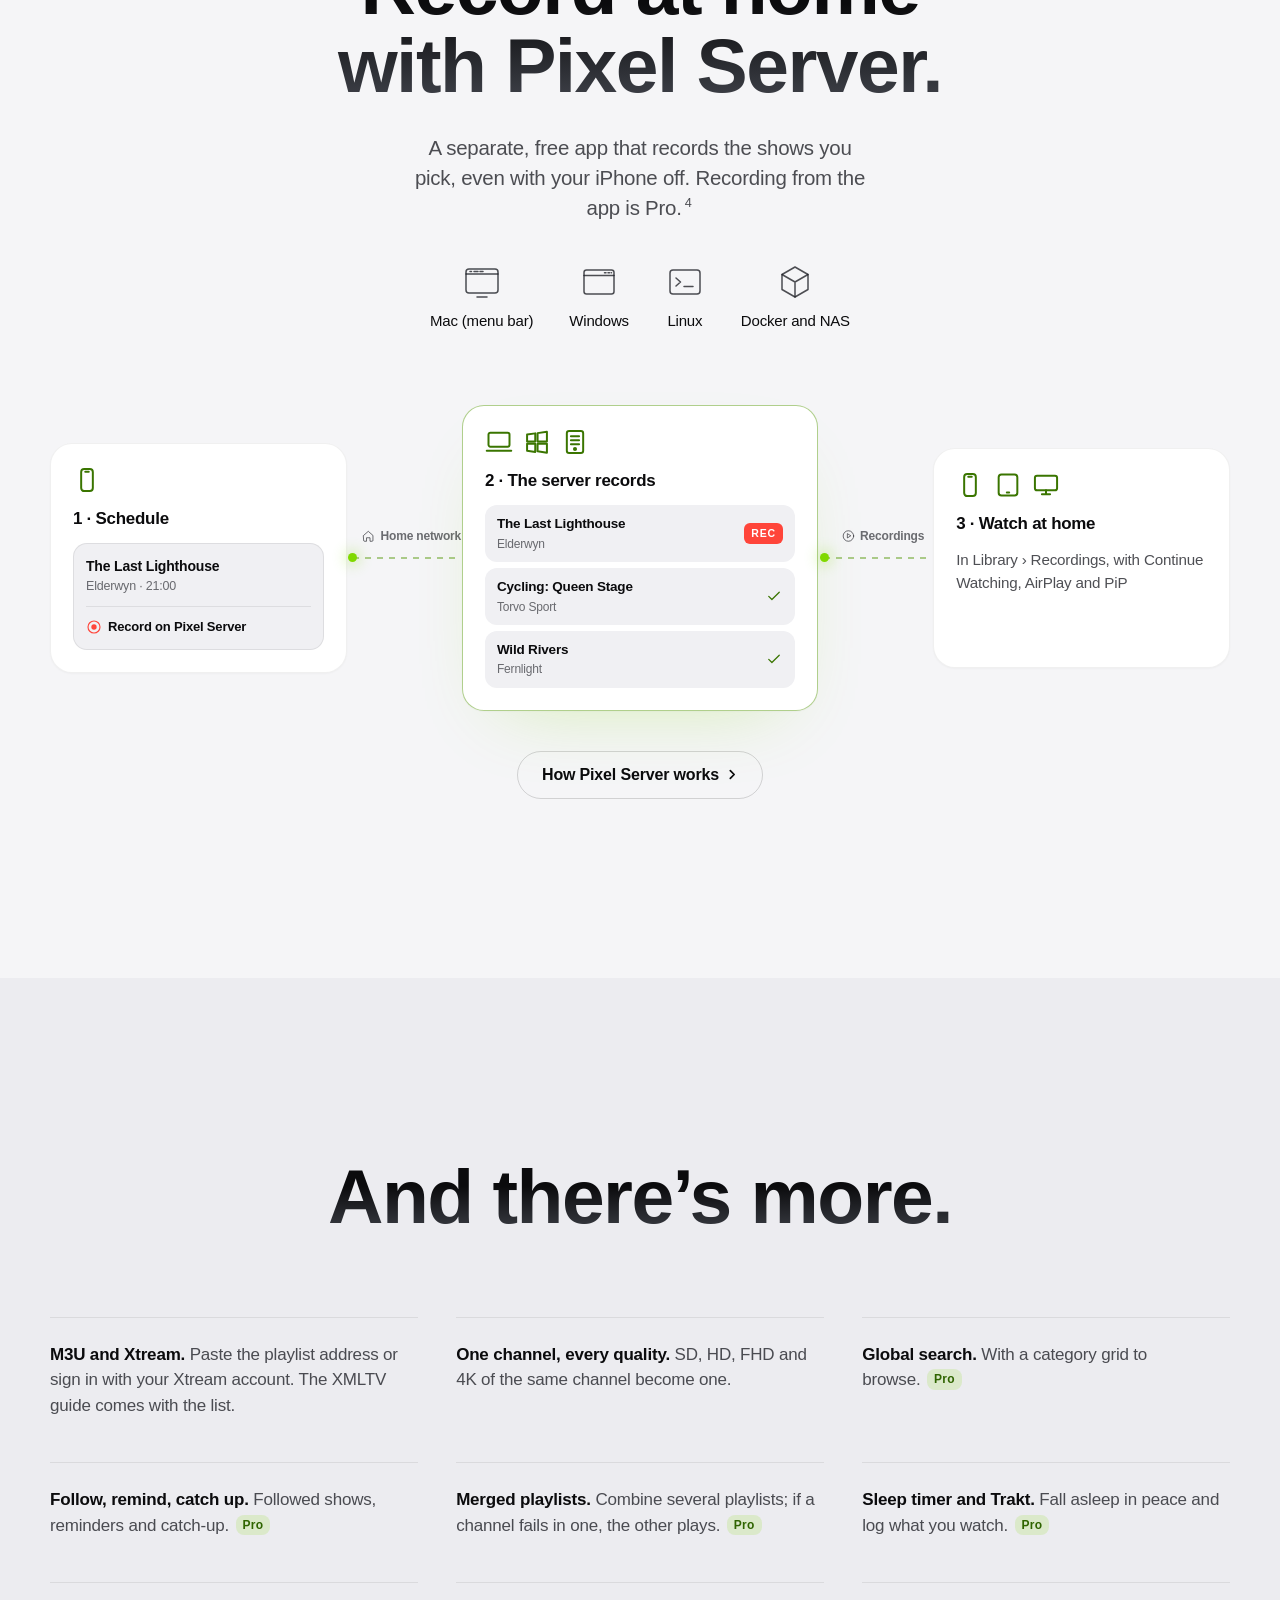
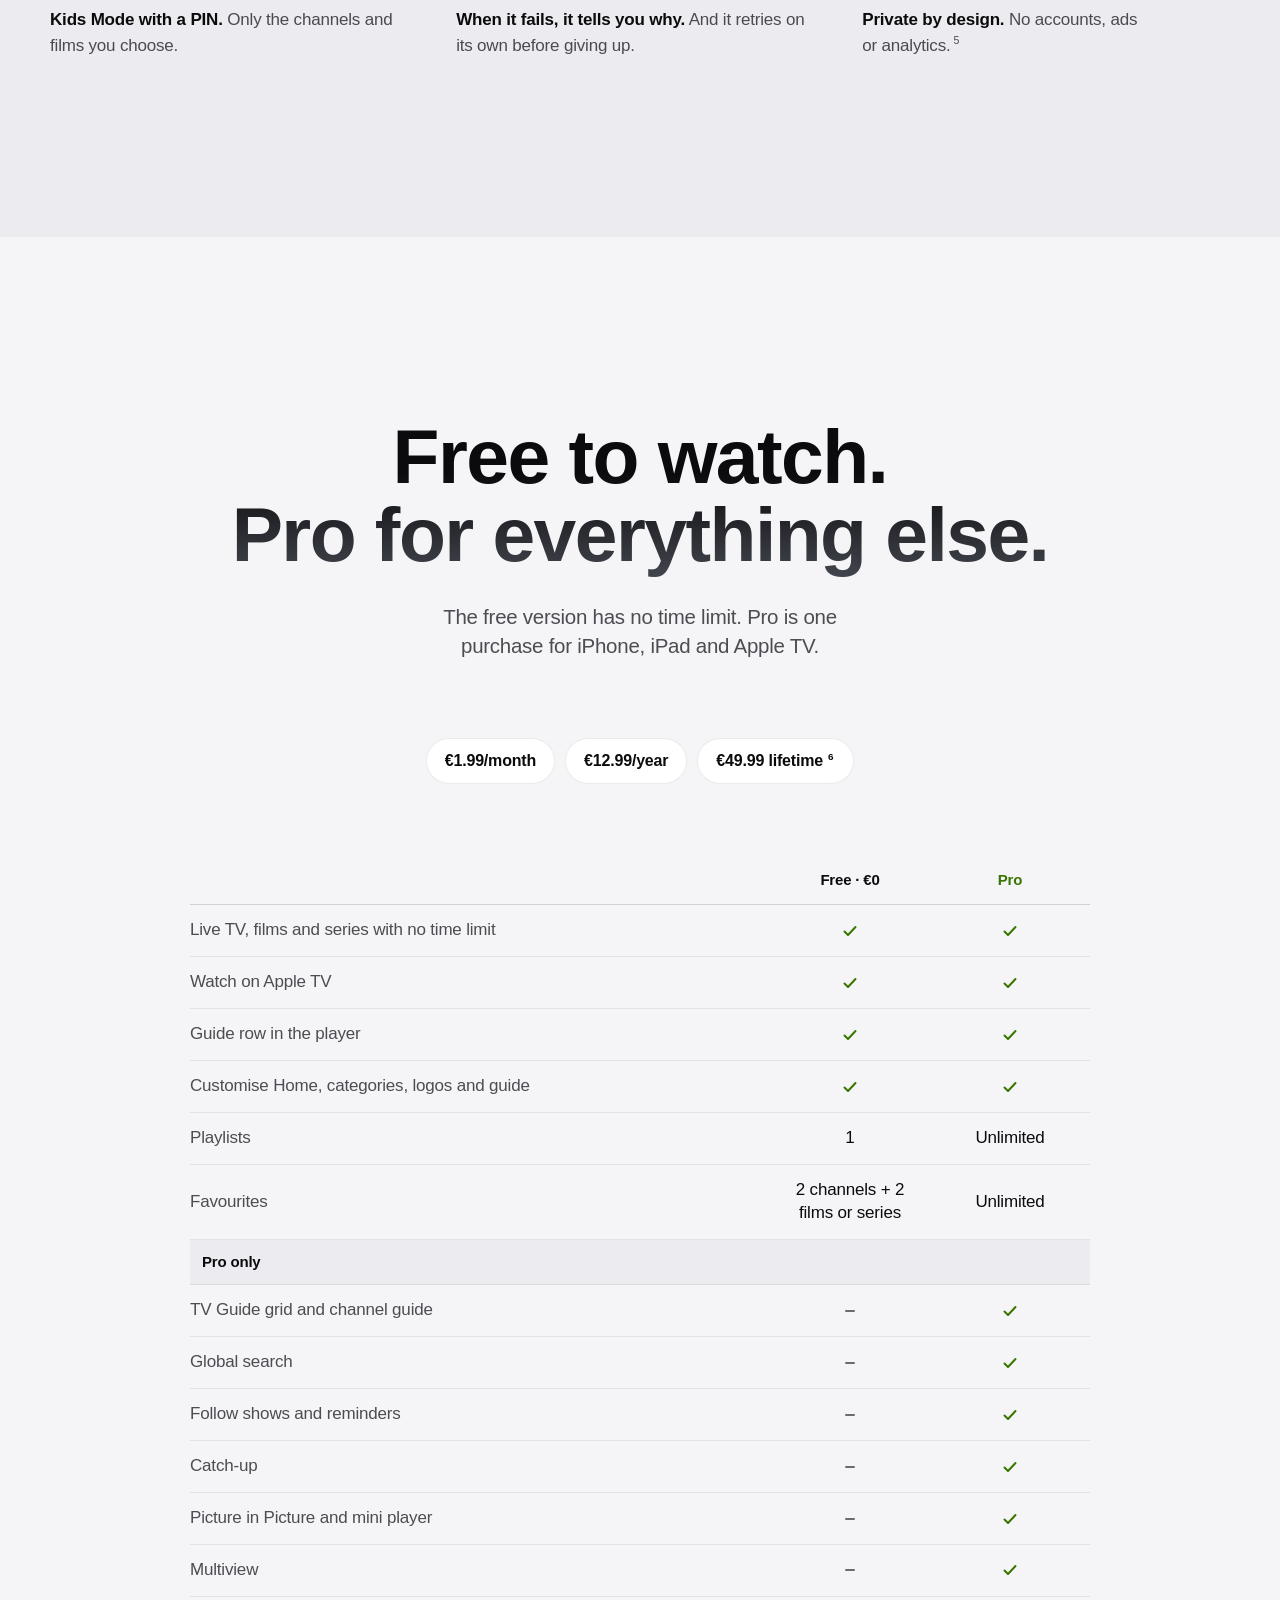
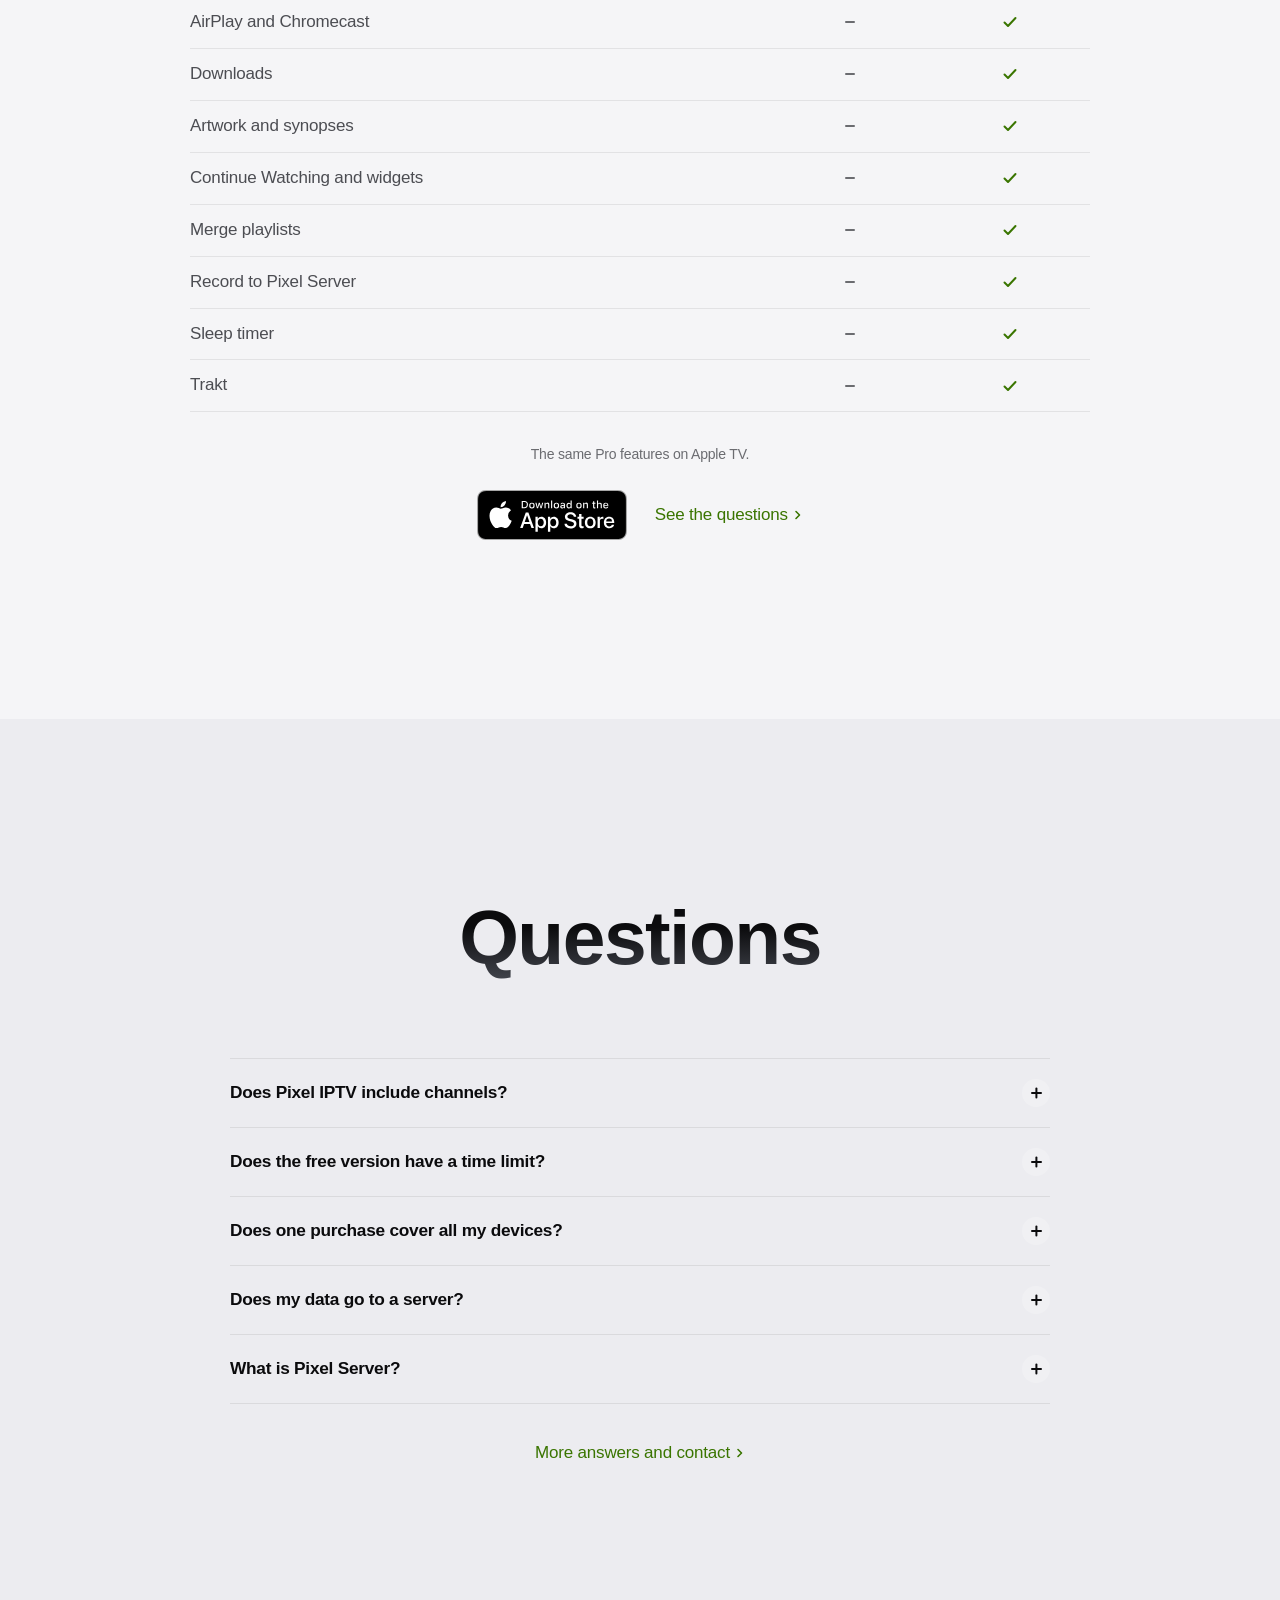
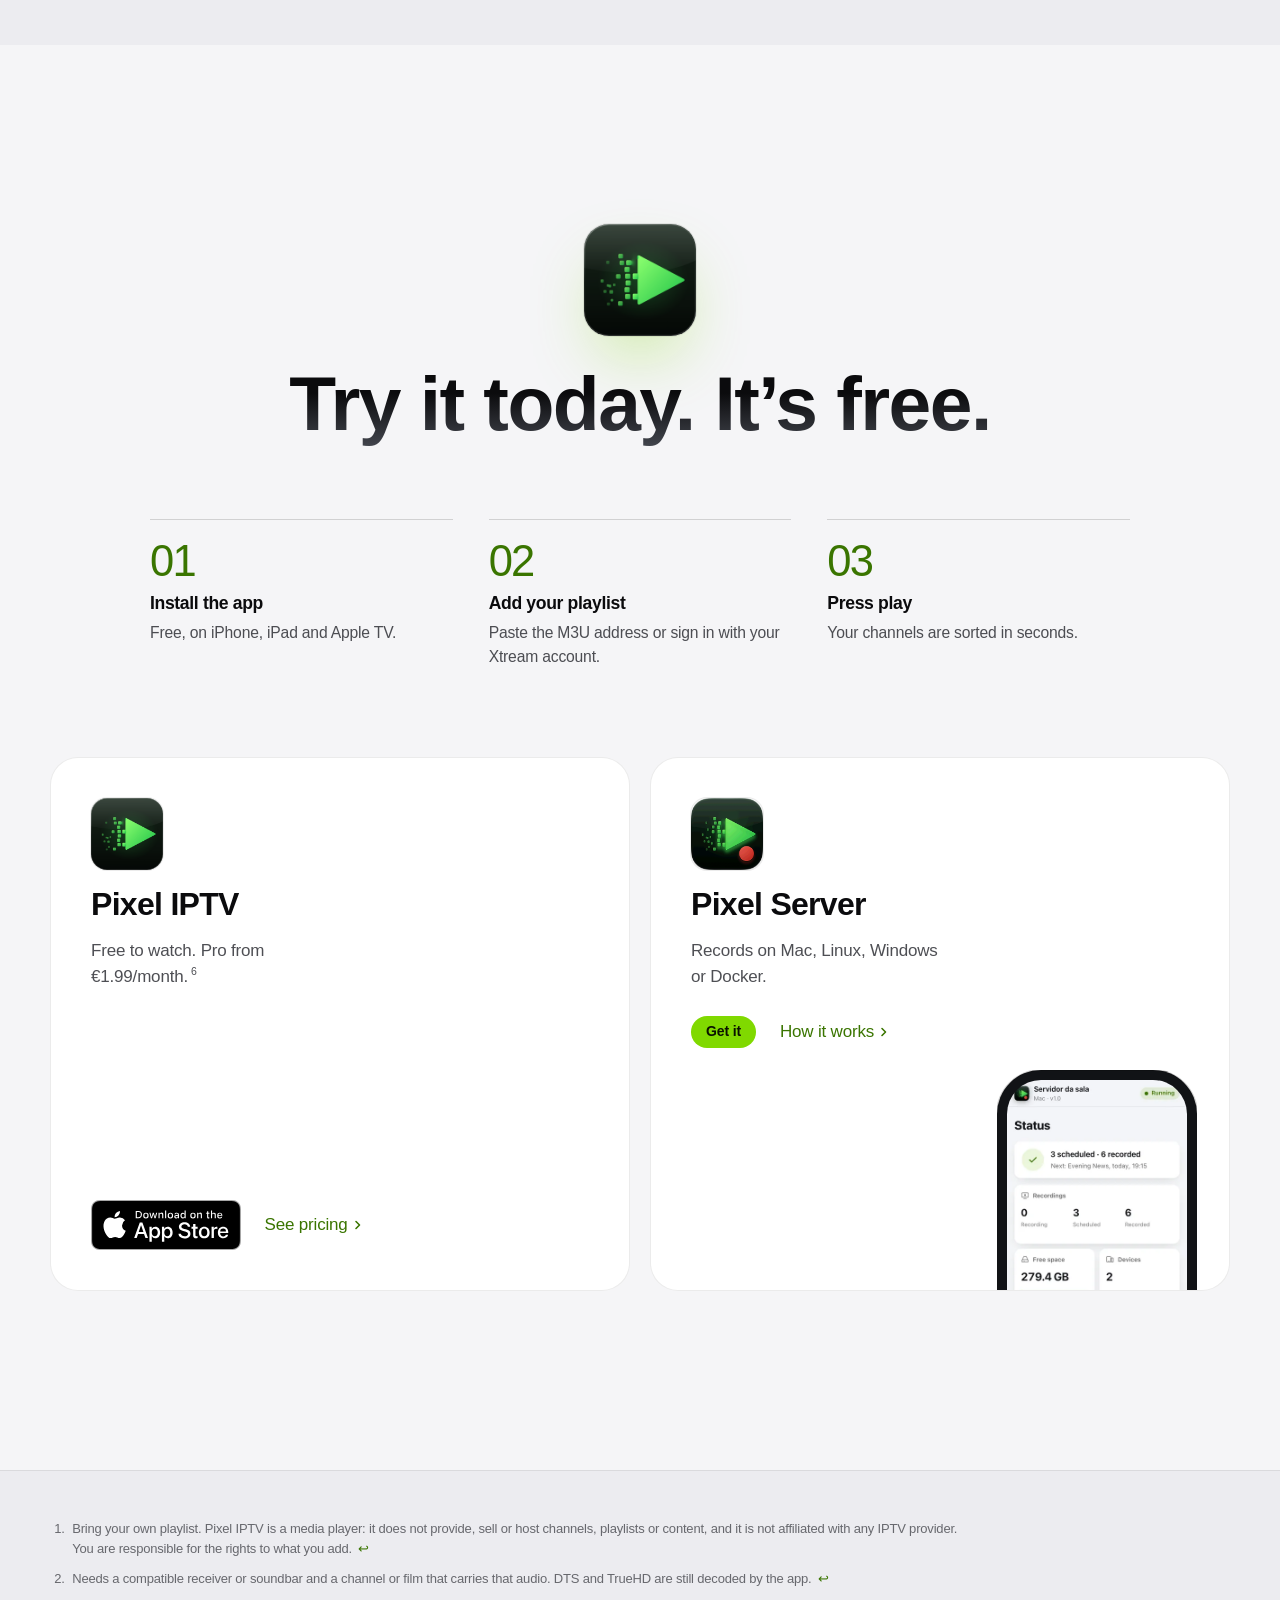
==== commit e9a0432b: "Abertura: etiqueta iPhone · iPad · Apple TV no topo e «Conhecer o Pixel Server →» a negrito com seta" ====
--- a/index.html
+++ b/index.html
@@ -29,7 +29,7 @@
 <link rel="icon" type="image/png" href="favicon-32.png" sizes="32x32">
 <link rel="apple-touch-icon" href="apple-touch-icon.png">
 <script>(function(){var d=document.documentElement,l=null,m=null;d.className+=' js';try{var q=new URLSearchParams(location.search),p=q.get('lang');m=q.get('theme');if(p==='pt'||p==='en')localStorage.setItem('pixel-iptv-lang',p);l=localStorage.getItem('pixel-iptv-lang');if(m!=='light'&&m!=='dark')m=localStorage.getItem('pixel-iptv-theme')}catch(e){}if(m==='light'||m==='dark')d.setAttribute('data-theme',m);if(l!=='pt'&&l!=='en'){l='en';var a=navigator.languages||[navigator.language||''];for(var i=0;i<a.length;i++){if(/^pt/i.test(a[i])){l='pt';break}if(/^en/i.test(a[i]))break}}d.lang=l==='pt'?'pt-PT':'en'})()</script>
-<link rel="stylesheet" href="assets/site.css?v=20261102a">
+<link rel="stylesheet" href="assets/site.css?v=20261102b">
 <script type="application/ld+json">{"@context": "https://schema.org", "@type": "SoftwareApplication", "name": "Pixel IPTV", "alternateName": "Pixel IPTV: Player M3U Xtream", "applicationCategory": "EntertainmentApplication", "operatingSystem": "iOS 17.6, iPadOS 17.6, tvOS 17", "softwareVersion": "2.5", "url": "https://www.pixeliptv.pt/", "downloadUrl": "https://apps.apple.com/app/id6773107337", "installUrl": "https://apps.apple.com/app/id6773107337", "image": "https://www.pixeliptv.pt/assets/img/app-icon-512.png", "screenshot": "https://www.pixeliptv.pt/assets/img/en/iphone-home-920.jpg", "author": {"@type": "Organization", "name": "HDAIO"}, "offers": {"@type": "Offer", "price": "0", "priceCurrency": "EUR"}, "description": "Pixel IPTV is a media player for iPhone, iPad and Apple TV. Add your own M3U playlist or Xtream Codes login. It provides no channels, playlists or content."}</script>
 </head>
 <body>
@@ -57,12 +57,13 @@
   <section class="hero hero-split" aria-labelledby="hero-h">
     <div class="wrap hero-grid">
       <div class="hero-copy">
-        <div class="hero-brand"><img class="hero-icon" src="assets/img/app-icon-128.png" width="96" height="96" alt=""><h1 class="eyebrow-h1">Pixel IPTV</h1></div>
+        <h1 class="sr-only">Pixel IPTV</h1>
+        <p class="hero-devices"><svg class="i" viewBox="0 0 24 24" fill="none" stroke="currentColor" stroke-width="1.7" stroke-linecap="round" stroke-linejoin="round" aria-hidden="true"><rect x="7" y="2.5" width="10" height="19" rx="2.6"/><path d="M10.5 5h3"/></svg> iPhone <i></i> <svg class="i" viewBox="0 0 24 24" fill="none" stroke="currentColor" stroke-width="1.7" stroke-linecap="round" stroke-linejoin="round" aria-hidden="true"><rect x="4" y="3" width="16" height="18" rx="2.4"/><path d="M11 18.5h2"/></svg> iPad <i></i> <svg class="i" viewBox="0 0 24 24" fill="none" stroke="currentColor" stroke-width="1.7" stroke-linecap="round" stroke-linejoin="round" aria-hidden="true"><rect x="2.5" y="4" width="19" height="12.5" rx="1.8"/><path d="M8.5 20h7M12 16.5V20"/></svg> Apple TV</p>
         <h2 id="hero-h" class="display"><span lang="pt-PT">Tudo o que precisas, <br>numa só app.</span><span lang="en">Everything you need, <br>in one app.</span></h2>
         <p class="lede"><span lang="pt-PT">Junta a tua lista M3U ou a conta Xtream do teu fornecedor. Canais em direto com guia, filmes e séries bem arrumados e um Início à tua medida, no iPhone, no iPad e na Apple TV.</span><span lang="en">Add your M3U playlist or your provider’s Xtream login. Live channels with a guide, films and series neatly sorted, and a Home screen made your way, on iPhone, iPad and Apple TV.</span></p>
         <div class="cta-row">
         <a class="badge-link" href="https://apps.apple.com/app/id6773107337" rel="noopener"><img class="b-dark" lang="pt-PT" src="assets/badges/app-store-pt-white.svg" width="150" height="50" alt="Descarregar na App Store" loading="lazy"><img class="b-dark" lang="en" src="assets/badges/app-store-en-white.svg" width="150" height="50" alt="Download on the App Store" loading="lazy"><img class="b-light" lang="pt-PT" src="assets/badges/app-store-pt.svg" width="150" height="50" alt="Descarregar na App Store" loading="lazy"><img class="b-light" lang="en" src="assets/badges/app-store-en.svg" width="150" height="50" alt="Download on the App Store" loading="lazy"></a>
-        <a class="more ps" href="server.html"><span lang="pt-PT">Conhecer o Pixel Server</span><span lang="en">Meet Pixel Server</span> <svg class="chev" viewBox="0 0 10 10" aria-hidden="true"><path d="M3 1.5L6.5 5 3 8.5" fill="none" stroke="currentColor" stroke-width="1.6" stroke-linecap="round" stroke-linejoin="round"/></svg></a>
+        <a class="link-arrow ps" href="server.html"><span lang="pt-PT">Conhecer o Pixel Server</span><span lang="en">Meet Pixel Server</span> <svg class="i" viewBox="0 0 24 24" fill="none" stroke="currentColor" stroke-width="1.7" stroke-linecap="round" stroke-linejoin="round" aria-hidden="true"><path d="M5 12h14M13 6l6 6-6 6"/></svg></a>
       </div>
         <p class="fine"><span lang="pt-PT">Grátis para ver, sem limite de tempo. Traz a tua própria lista.</span><span lang="en">Free to watch, with no time limit. Bring your own playlist.</span><sup class="fn"><a href="#nota-1" id="ref-1" data-aria-pt="Nota 1" data-aria-en="Note 1" aria-label="Note 1">1</a></sup></p>
       </div>
@@ -432,6 +433,6 @@
     </div>
   </div>
 </footer>
-<script src="assets/site.js?v=20261102a" defer></script>
+<script src="assets/site.js?v=20261102b" defer></script>
 </body>
 </html>
--- a/assets/site.css
+++ b/assets/site.css
@@ -492,8 +492,11 @@
    iPhone in front at the lower right; all in % of the column (cqw). */
 .hero-split { padding: clamp(40px, 6vw, 88px) 0 clamp(48px, 6vw, 88px); }
 .hero-split .hero-grid { grid-template-columns: minmax(0, 4.4fr) minmax(0, 7.6fr); gap: clamp(28px, 4vw, 56px); }
-.hero-brand { display: flex; align-items: center; gap: 14px; margin-bottom: 26px; }
-.hero-brand .hero-icon { width: 56px; height: 56px; border-radius: 13px; margin: 0; }
+.hero-split .hero-devices { margin-bottom: 26px; }
+.link-arrow { display: inline-flex; align-items: center; gap: 6px; font-size: 17px; font-weight: 600; color: var(--accent-text); }
+.link-arrow .i { width: 18px; height: 18px; transition: transform .25s var(--ease); }
+.link-arrow:hover { text-decoration: none; }
+.link-arrow:hover .i { transform: translateX(3px); }
 .hero-split .display { font-size: clamp(2.6rem, 1.2rem + 3.6vw, 4.6rem); font-weight: 700; line-height: 1; letter-spacing: -.04em; margin: 0; }
 .hero-split .cta-row { margin-top: 34px; }
 .hero-split .fine { margin: 18px 0 0; }
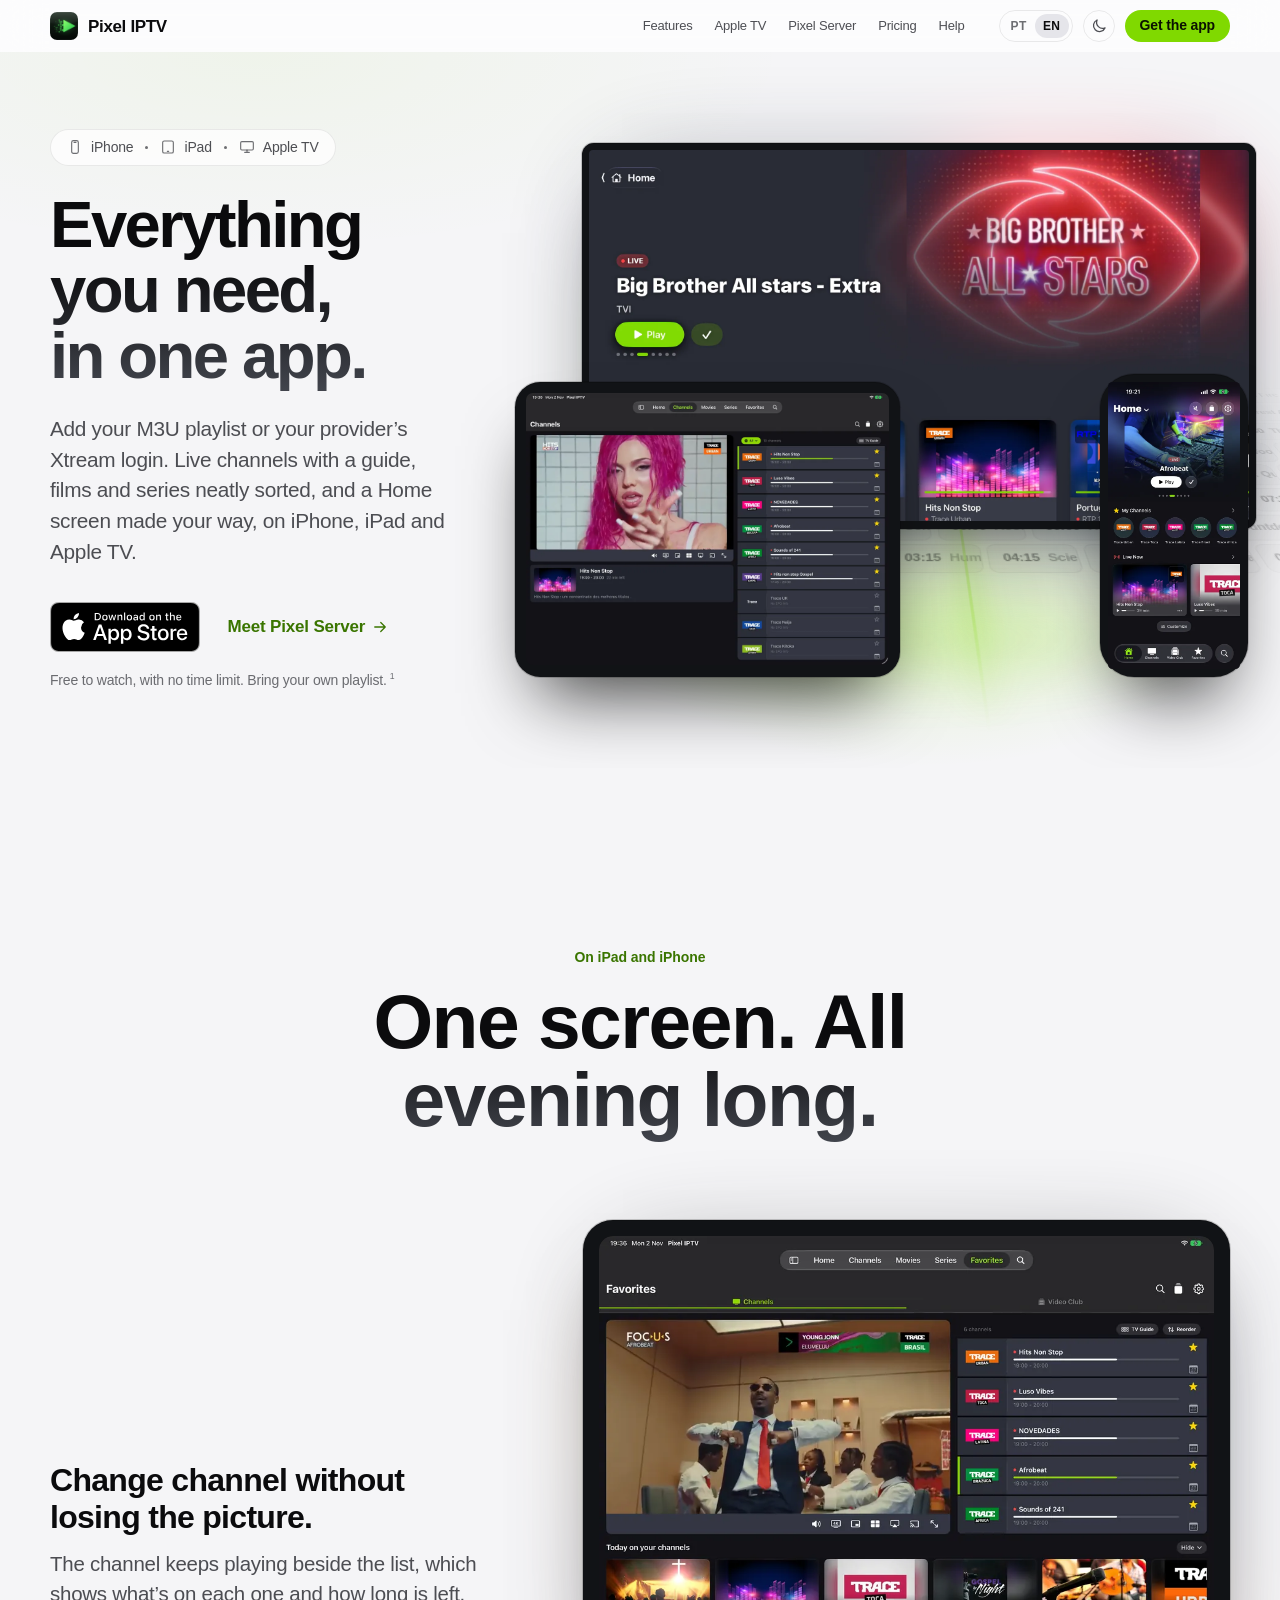
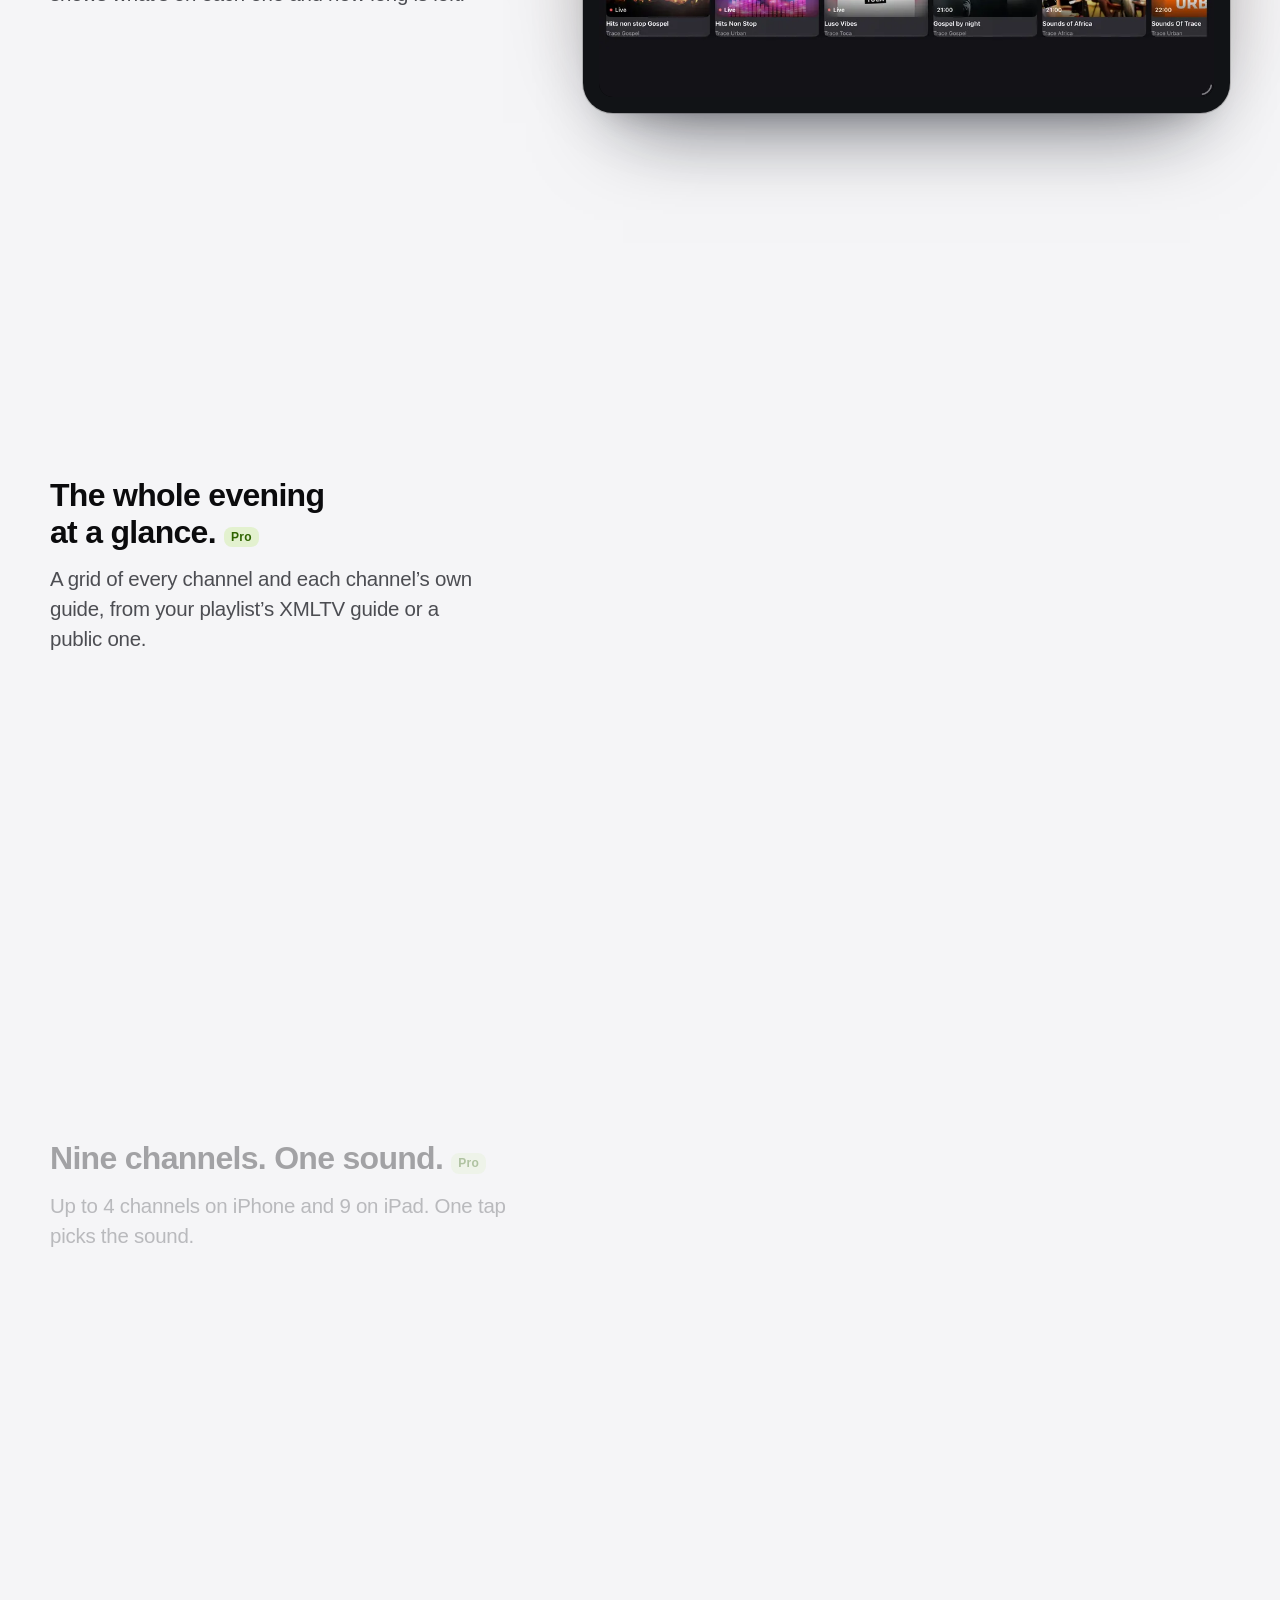
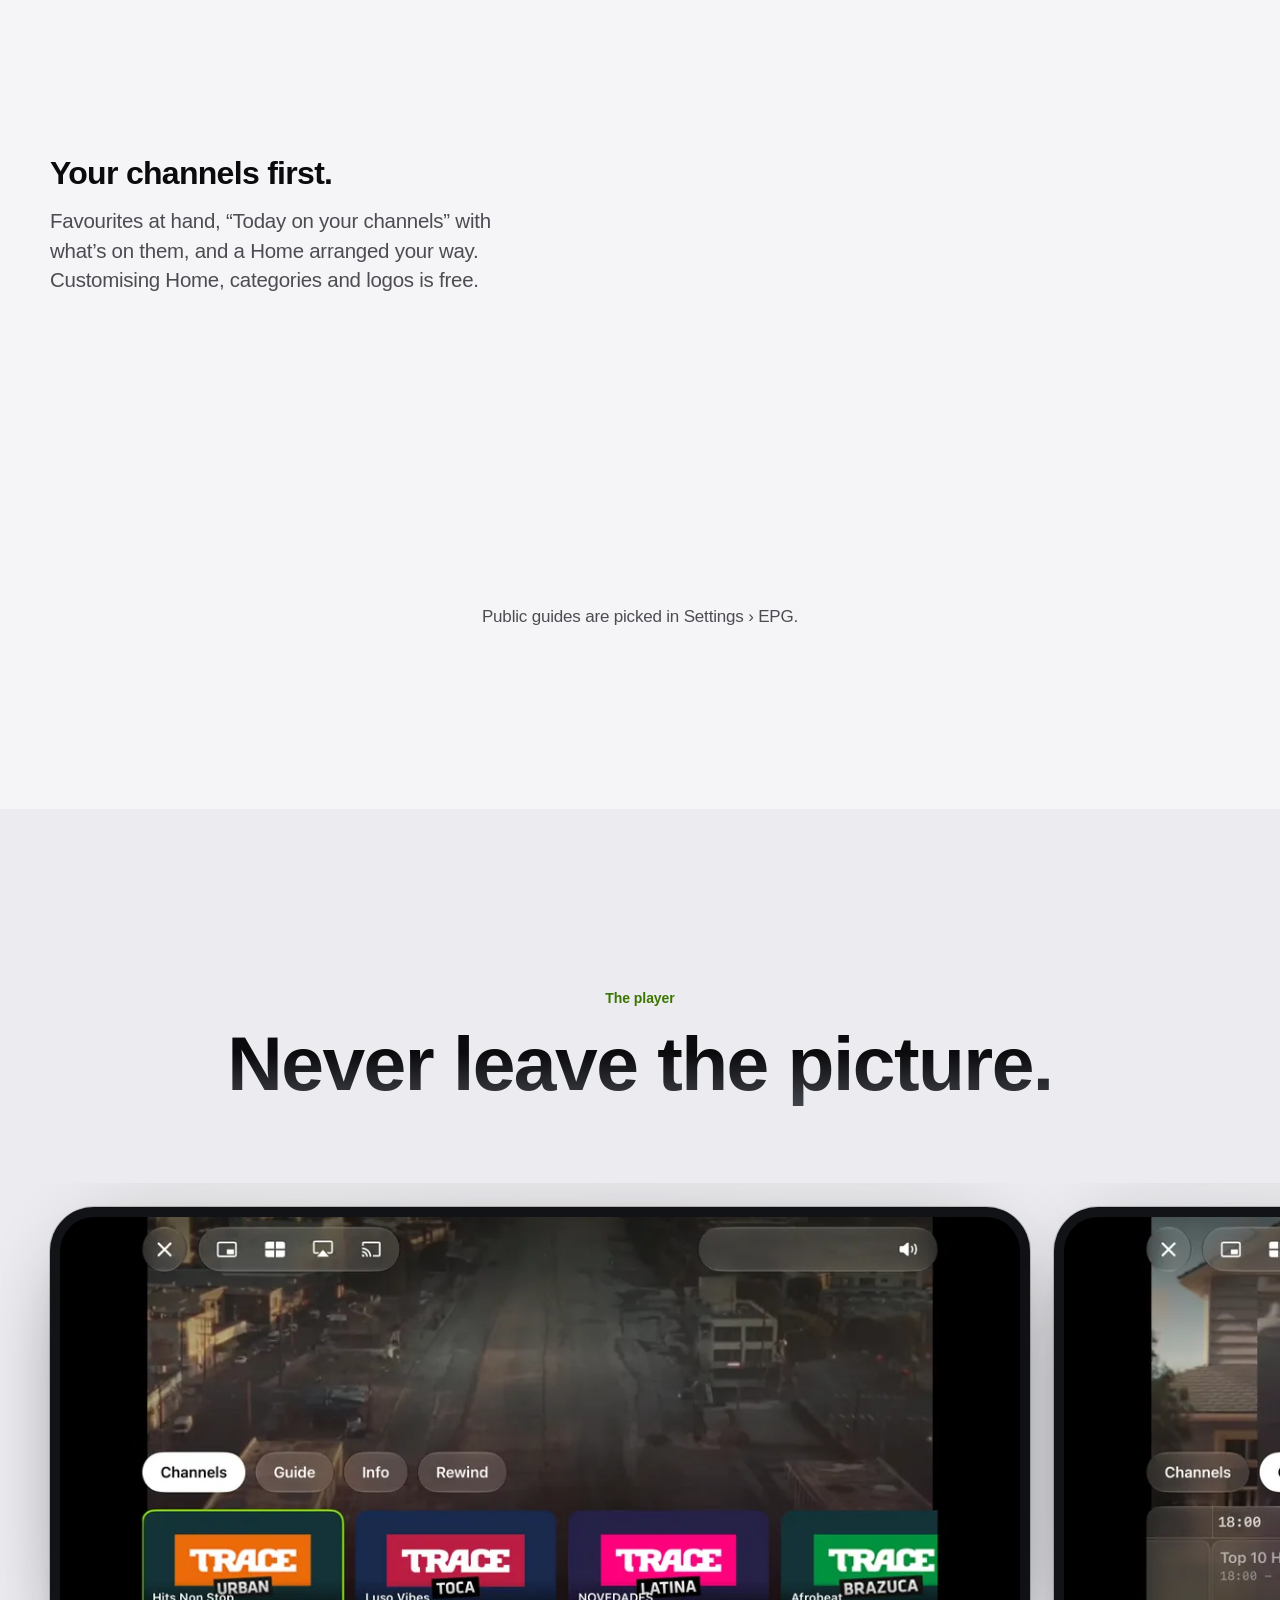
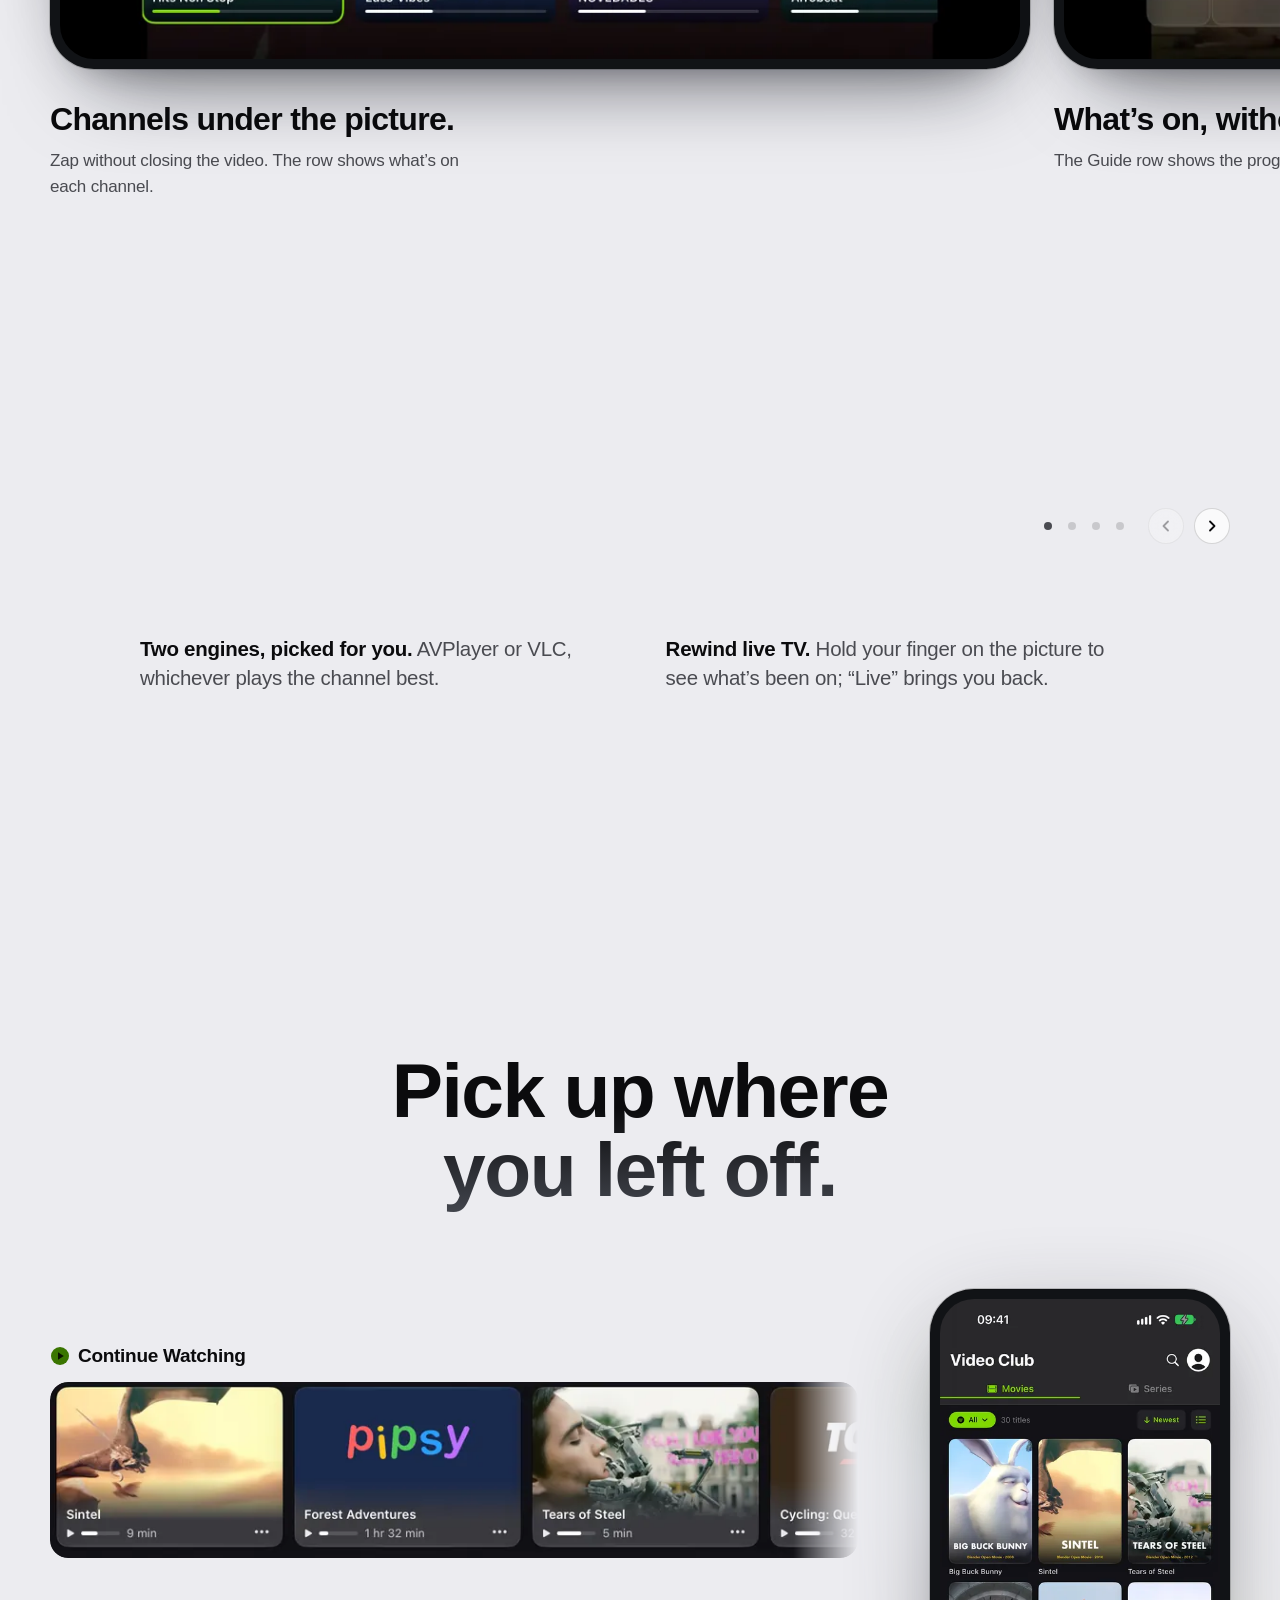
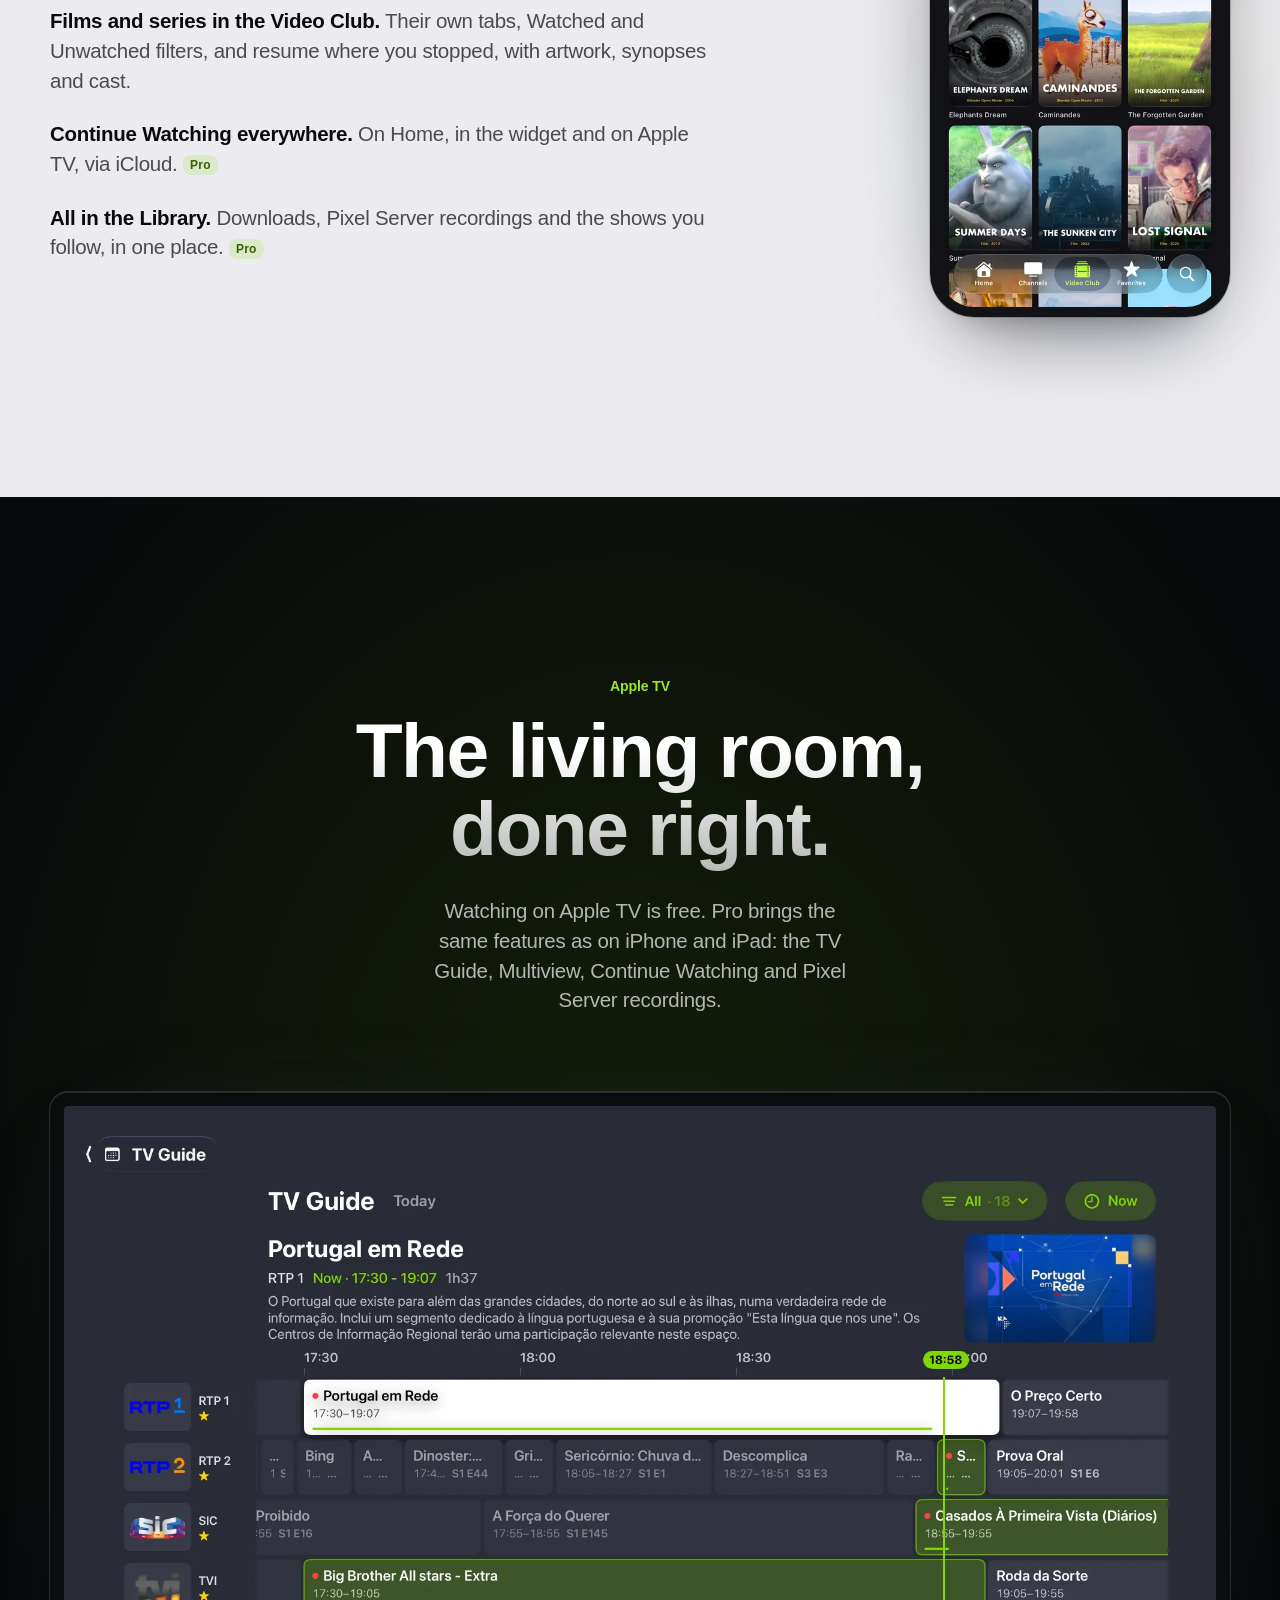
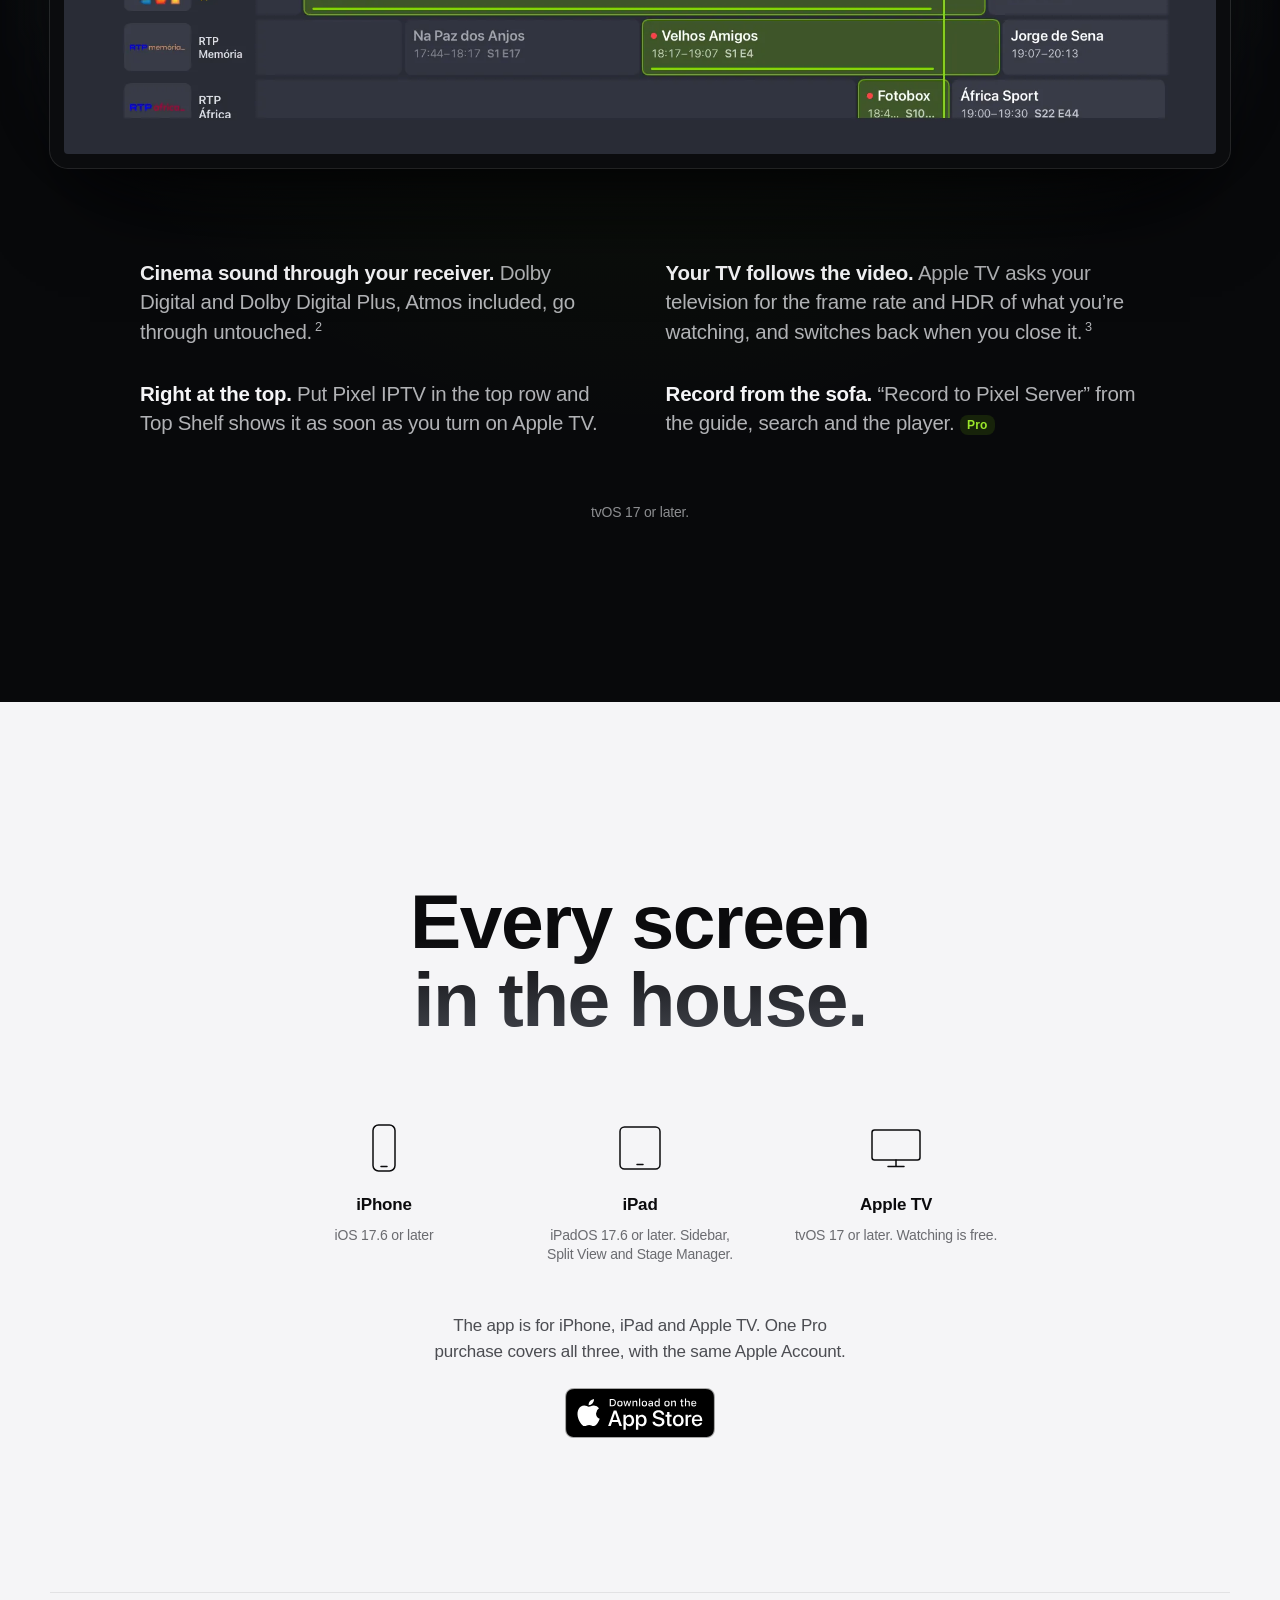
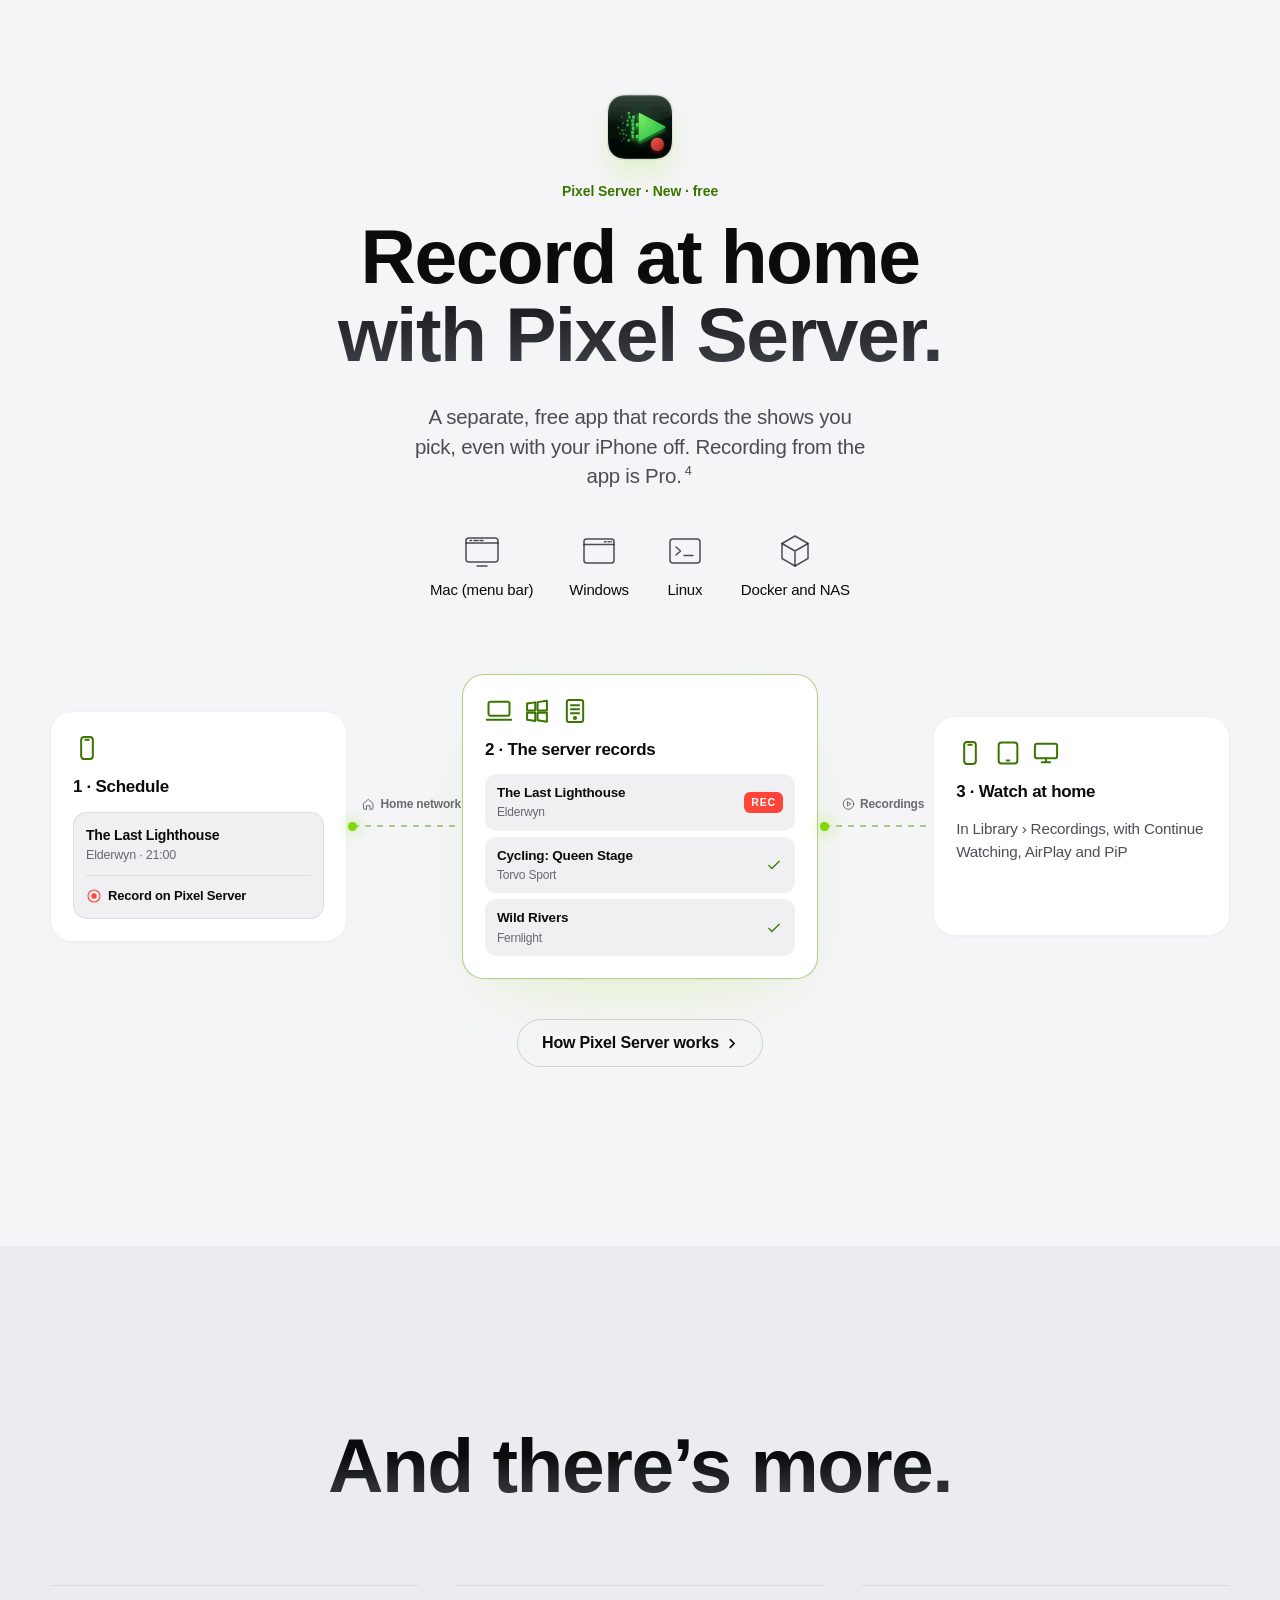
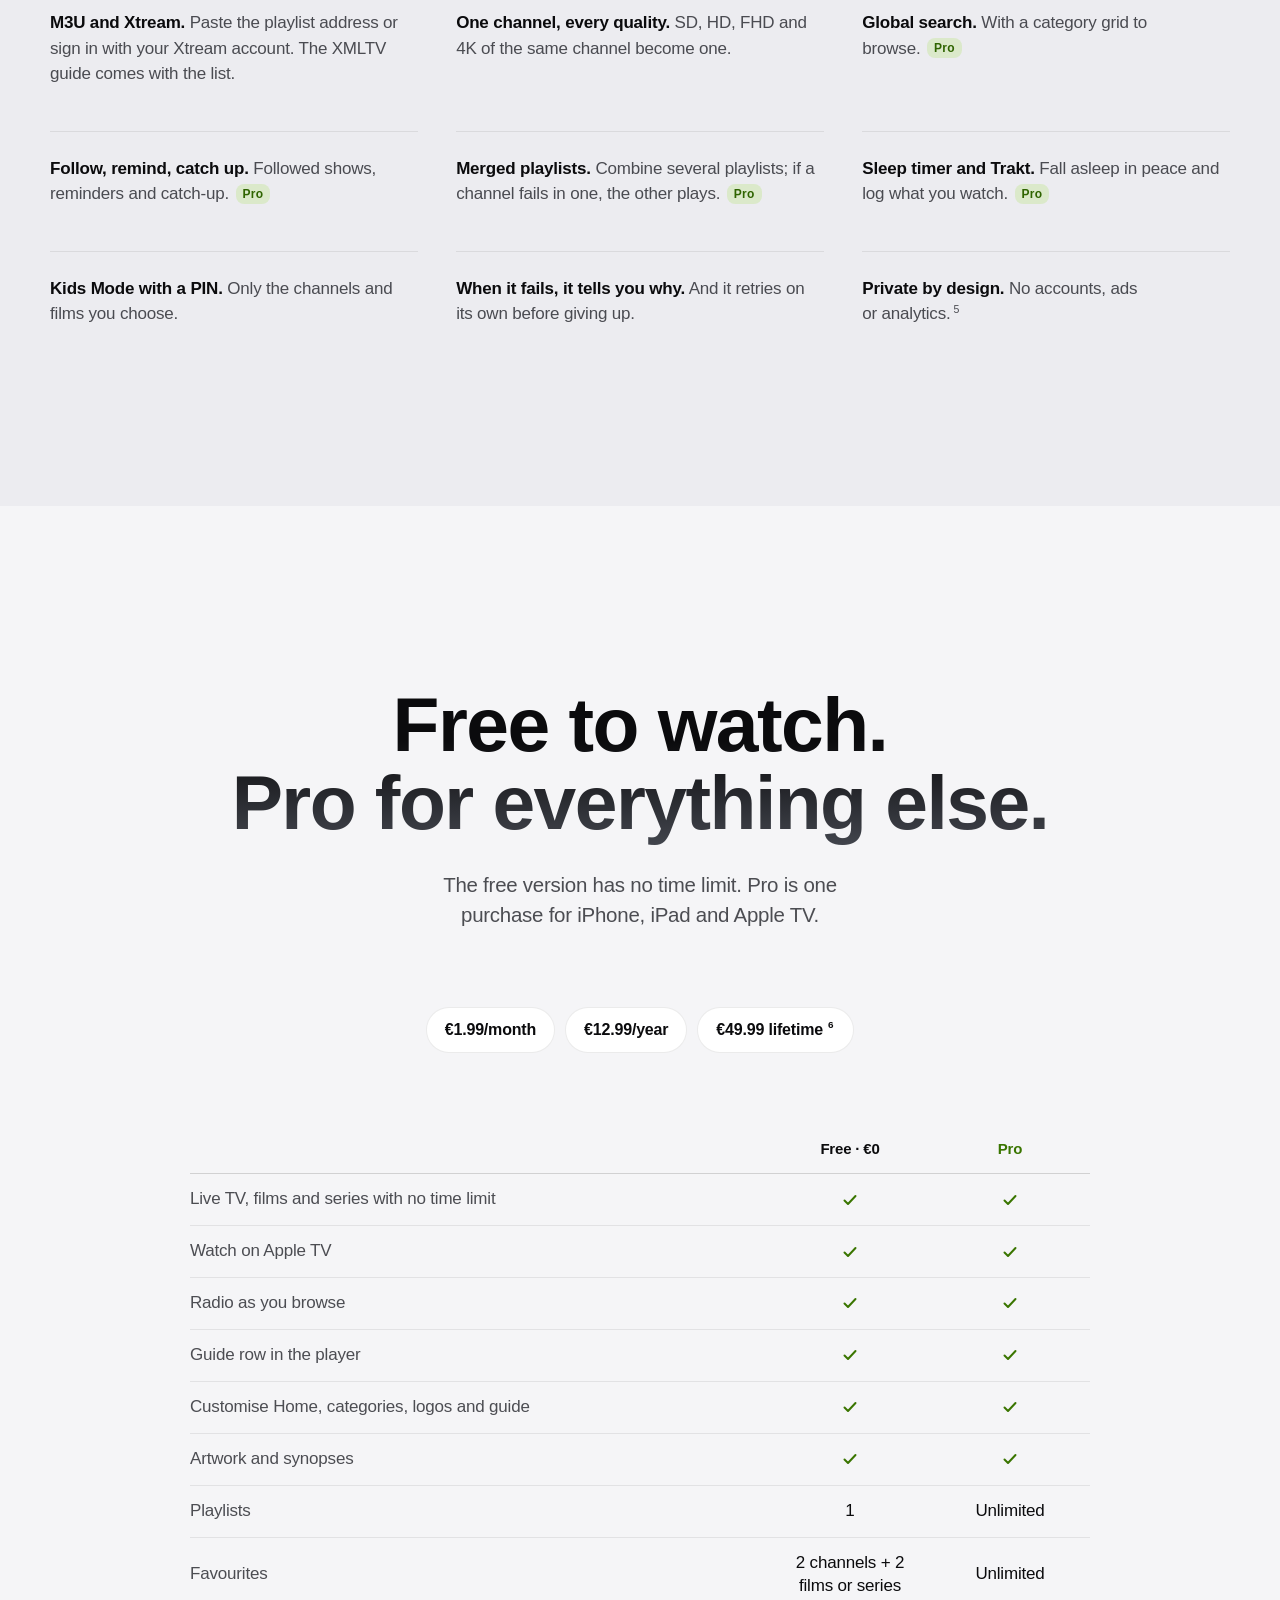
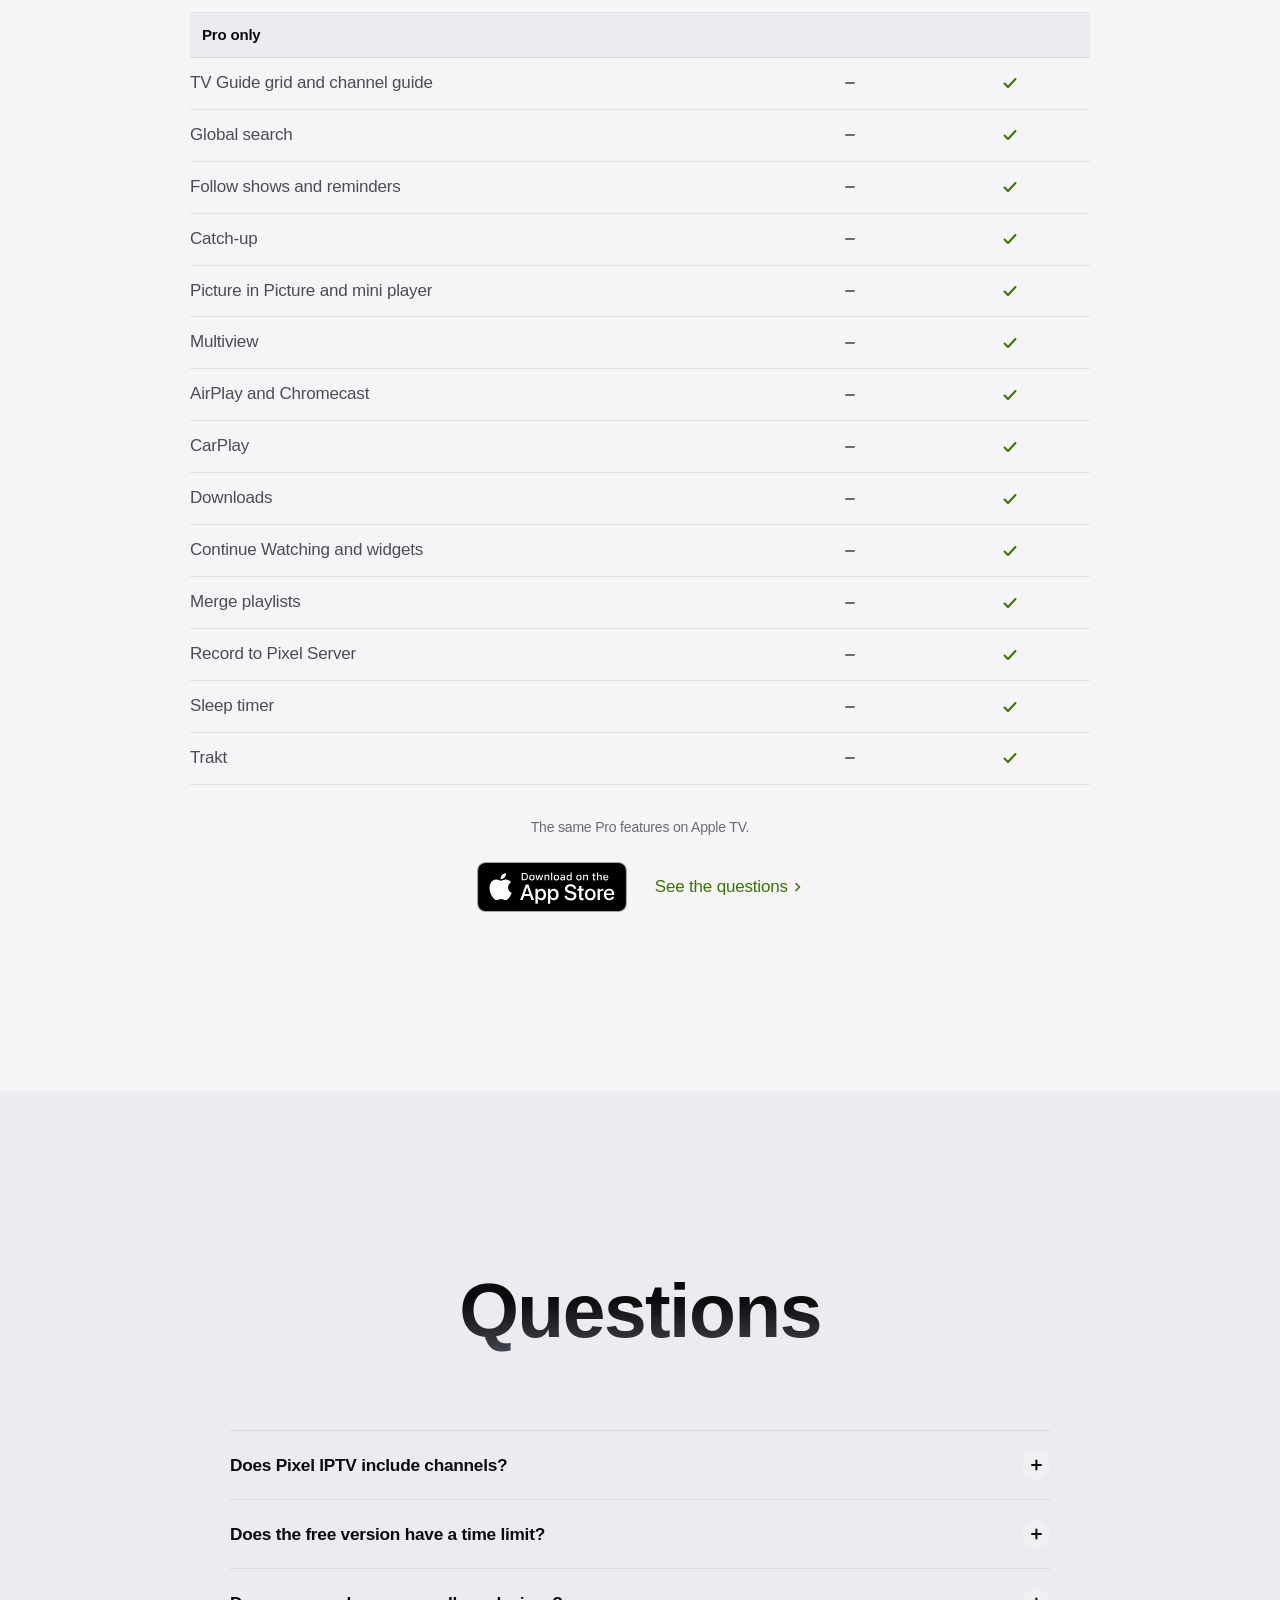
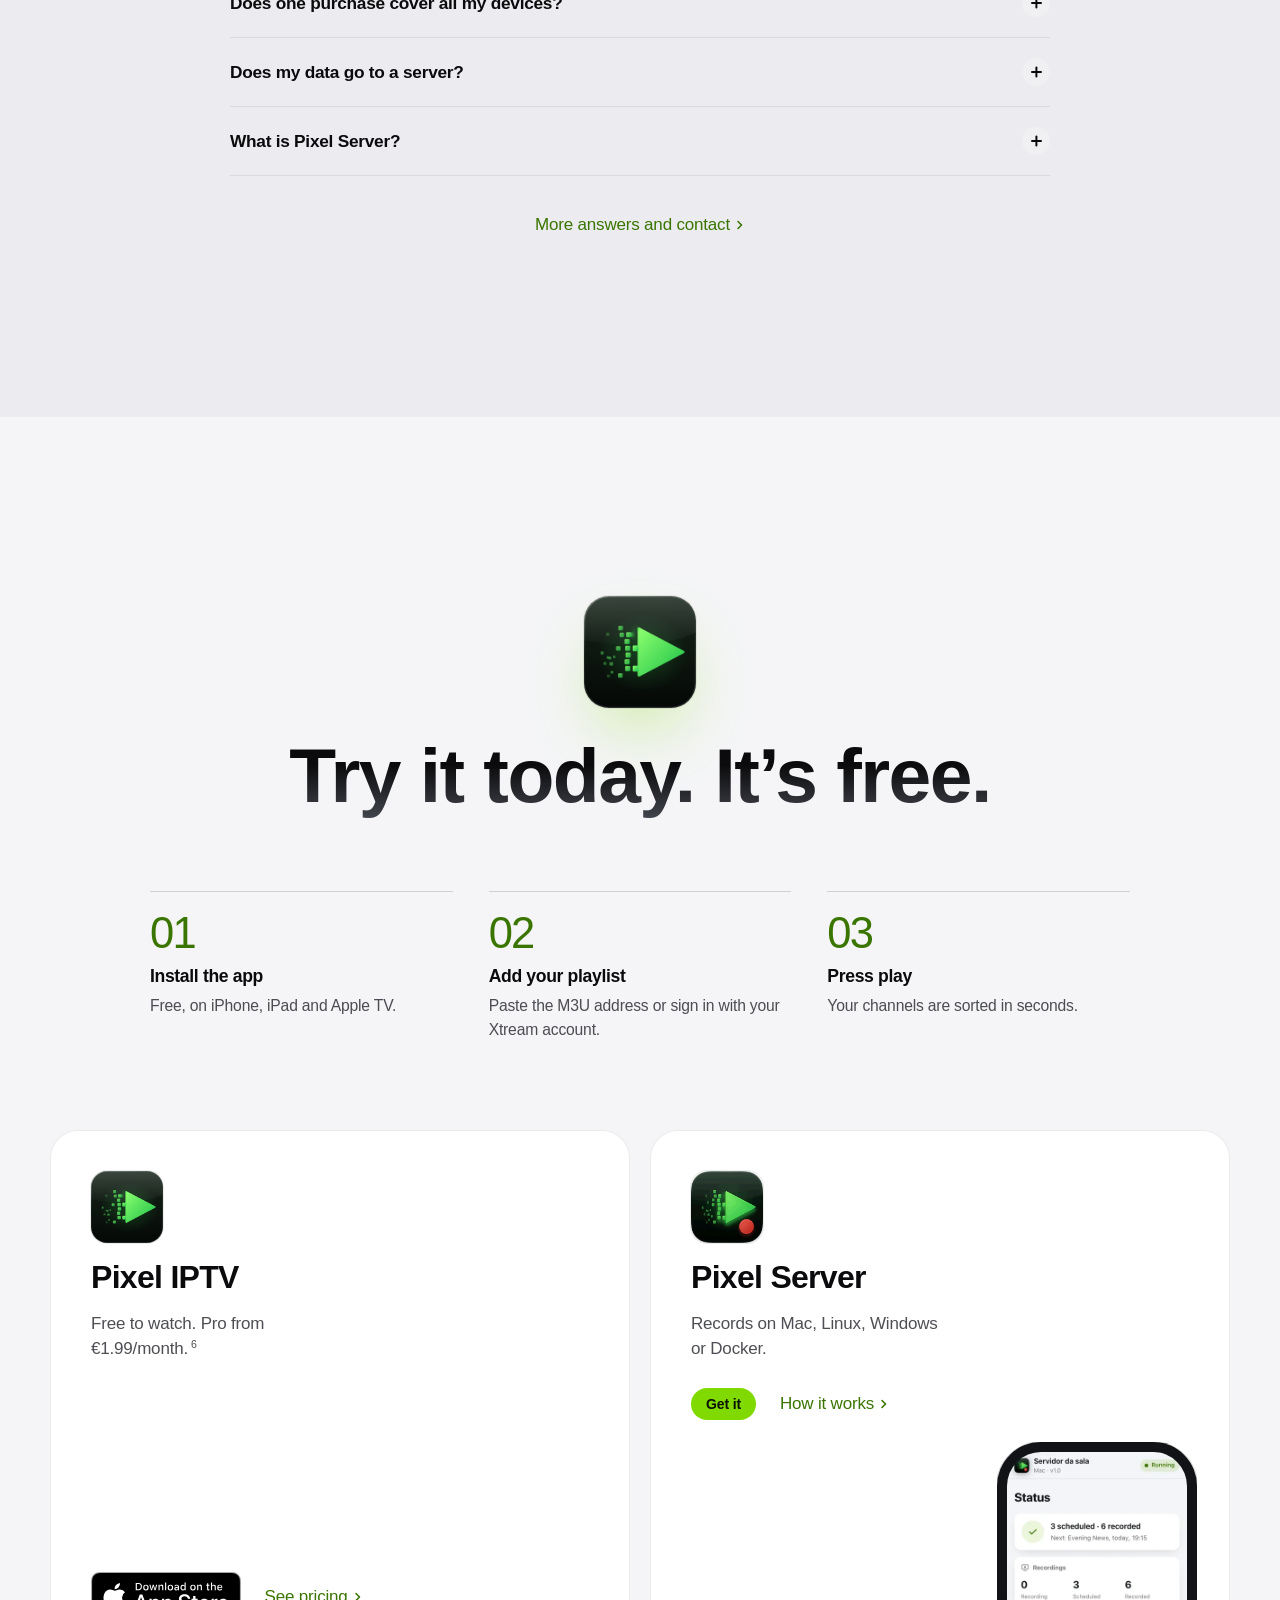
==== commit 69cfdbfb: "Pixel IPTV 2.7 e Pixel Server 1.1: transferências do Mac, Windows e Linux e a imagem Docker na versã" ====
--- a/index.html
+++ b/index.html
@@ -29,7 +29,7 @@
 <link rel="icon" type="image/png" href="favicon-32.png" sizes="32x32">
 <link rel="apple-touch-icon" href="apple-touch-icon.png">
 <script>(function(){var d=document.documentElement,l=null,m=null;d.className+=' js';try{var q=new URLSearchParams(location.search),p=q.get('lang');m=q.get('theme');if(p==='pt'||p==='en')localStorage.setItem('pixel-iptv-lang',p);l=localStorage.getItem('pixel-iptv-lang');if(m!=='light'&&m!=='dark')m=localStorage.getItem('pixel-iptv-theme')}catch(e){}if(m==='light'||m==='dark')d.setAttribute('data-theme',m);if(l!=='pt'&&l!=='en'){l='en';var a=navigator.languages||[navigator.language||''];for(var i=0;i<a.length;i++){if(/^pt/i.test(a[i])){l='pt';break}if(/^en/i.test(a[i]))break}}d.lang=l==='pt'?'pt-PT':'en'})()</script>
-<link rel="stylesheet" href="assets/site.css?v=20261102b">
+<link rel="stylesheet" href="assets/site.css?v=20261114a">
 <script type="application/ld+json">{"@context": "https://schema.org", "@type": "SoftwareApplication", "name": "Pixel IPTV", "alternateName": "Pixel IPTV: Player M3U Xtream", "applicationCategory": "EntertainmentApplication", "operatingSystem": "iOS 17.6, iPadOS 17.6, tvOS 17", "softwareVersion": "2.5", "url": "https://www.pixeliptv.pt/", "downloadUrl": "https://apps.apple.com/app/id6773107337", "installUrl": "https://apps.apple.com/app/id6773107337", "image": "https://www.pixeliptv.pt/assets/img/app-icon-512.png", "screenshot": "https://www.pixeliptv.pt/assets/img/en/iphone-home-920.jpg", "author": {"@type": "Organization", "name": "HDAIO"}, "offers": {"@type": "Offer", "price": "0", "priceCurrency": "EUR"}, "description": "Pixel IPTV is a media player for iPhone, iPad and Apple TV. Add your own M3U playlist or Xtream Codes login. It provides no channels, playlists or content."}</script>
 </head>
 <body>
@@ -141,11 +141,16 @@
         <li class="shelf-card">
           <div class="glow"><div class="dev land"><div class="screen"><picture lang="pt-PT"><source type="image/webp" srcset="assets/img/pt/iphone-player-1000.webp 1000w, assets/img/pt/iphone-player-1800.webp 1800w" sizes="(max-width:734px) 86vw, (max-width:1068px) 70vw, 980px"><img src="assets/img/pt/iphone-player-1000.jpg" srcset="assets/img/pt/iphone-player-1000.jpg 1000w, assets/img/pt/iphone-player-1800.jpg 1800w" sizes="(max-width:734px) 86vw, (max-width:1068px) 70vw, 980px" width="1000" height="460" alt="Leitor no iPhone com os comandos à vista (canais fictícios de demonstração)" loading="lazy" decoding="async"></picture><picture lang="en"><source type="image/webp" srcset="assets/img/en/iphone-player-1000.webp 1000w, assets/img/en/iphone-player-1800.webp 1800w" sizes="(max-width:734px) 86vw, (max-width:1068px) 70vw, 980px"><img src="assets/img/en/iphone-player-1000.jpg" srcset="assets/img/en/iphone-player-1000.jpg 1000w, assets/img/en/iphone-player-1800.jpg 1800w" sizes="(max-width:734px) 86vw, (max-width:1068px) 70vw, 980px" width="1000" height="460" alt="iPhone player with the controls showing (fictional demo channels)" loading="lazy" decoding="async"></picture></div></div></div>
           <h3><span lang="pt-PT">Os comandos todos à mão.</span><span lang="en">Every control at hand.</span></h3>
-          <p><span lang="pt-PT">Picture in Picture e mini leitor <span class="pro">Pro</span>, AirPlay e Chromecast <span class="pro">Pro</span>, temporizador para dormir <span class="pro">Pro</span>.</span><span lang="en">Picture in Picture and mini player <span class="pro">Pro</span>, AirPlay and Chromecast <span class="pro">Pro</span>, sleep timer <span class="pro">Pro</span>.</span></p>
+          <p><span lang="pt-PT">Picture in Picture e mini leitor <span class="pro">Pro</span>, AirPlay e Chromecast <span class="pro">Pro</span>, CarPlay <span class="pro">Pro</span>, temporizador para dormir <span class="pro">Pro</span>.</span><span lang="en">Picture in Picture and mini player <span class="pro">Pro</span>, AirPlay and Chromecast <span class="pro">Pro</span>, CarPlay <span class="pro">Pro</span>, sleep timer <span class="pro">Pro</span>.</span></p>
+        </li>
+        <li class="shelf-card shelf-card-phone">
+          <div class="glow"><div class="dev iphone"><div class="screen"><picture lang="pt-PT"><source type="image/webp" srcset="assets/img/pt/iphone-radio-460.webp 460w, assets/img/pt/iphone-radio-920.webp 920w" sizes="(max-width:734px) 62vw, 320px"><img src="assets/img/pt/iphone-radio-460.jpg" srcset="assets/img/pt/iphone-radio-460.jpg 460w, assets/img/pt/iphone-radio-920.jpg 920w" sizes="(max-width:734px) 62vw, 320px" width="460" height="999" alt="Lista de canais no iPhone com a Antena 1 a tocar na barra por cima dos separadores" loading="lazy" decoding="async"></picture><picture lang="en"><source type="image/webp" srcset="assets/img/en/iphone-radio-460.webp 460w, assets/img/en/iphone-radio-920.webp 920w" sizes="(max-width:734px) 62vw, 320px"><img src="assets/img/en/iphone-radio-460.jpg" srcset="assets/img/en/iphone-radio-460.jpg 460w, assets/img/en/iphone-radio-920.jpg 920w" sizes="(max-width:734px) 62vw, 320px" width="460" height="999" alt="Channel list on iPhone with Antena 1 playing in the bar above the tabs" loading="lazy" decoding="async"></picture></div></div></div>
+          <h3><span lang="pt-PT">A rádio não pára.</span><span lang="en">The radio keeps playing.</span></h3>
+          <p><span lang="pt-PT">As rádios da tua lista tocam numa barra por cima dos separadores, com o programa no ar, a anterior e a seguinte, enquanto navegas, com o ecrã bloqueado e em segundo plano. No iPhone e no iPad. É grátis.</span><span lang="en">Your playlist’s radios play in a bar above the tabs, with the programme on air, previous and next, as you browse, on the Lock Screen and in the background. On iPhone and iPad. It’s free.</span></p>
         </li>
       </ul>
       <div class="wrap shelf-controls">
-        <div class="dots"><button class="dot" type="button" data-aria-pt="Cartão 1 de 3" data-aria-en="Card 1 of 3" aria-label="Card 1 of 3" aria-current="true"></button><button class="dot" type="button" data-aria-pt="Cartão 2 de 3" data-aria-en="Card 2 of 3" aria-label="Card 2 of 3"></button><button class="dot" type="button" data-aria-pt="Cartão 3 de 3" data-aria-en="Card 3 of 3" aria-label="Card 3 of 3"></button></div>
+        <div class="dots"><button class="dot" type="button" data-aria-pt="Cartão 1 de 4" data-aria-en="Card 1 of 4" aria-label="Card 1 of 4" aria-current="true"></button><button class="dot" type="button" data-aria-pt="Cartão 2 de 4" data-aria-en="Card 2 of 4" aria-label="Card 2 of 4"></button><button class="dot" type="button" data-aria-pt="Cartão 3 de 4" data-aria-en="Card 3 of 4" aria-label="Card 3 of 4"></button><button class="dot" type="button" data-aria-pt="Cartão 4 de 4" data-aria-en="Card 4 of 4" aria-label="Card 4 of 4"></button></div>
         <button class="paddle prev" type="button" data-aria-pt="Anterior" data-aria-en="Previous" aria-label="Previous" disabled><svg viewBox="0 0 14 14" aria-hidden="true"><path d="M9 2.5L4.5 7 9 11.5" fill="none" stroke="currentColor" stroke-width="1.8" stroke-linecap="round" stroke-linejoin="round"/></svg></button>
         <button class="paddle next" type="button" data-aria-pt="Seguinte" data-aria-en="Next" aria-label="Next"><svg viewBox="0 0 14 14" aria-hidden="true"><path d="M5 2.5L9.5 7 5 11.5" fill="none" stroke="currentColor" stroke-width="1.8" stroke-linecap="round" stroke-linejoin="round"/></svg></button>
       </div>
@@ -171,7 +176,7 @@
             <button class="btn btn-ghost btn-sm replay" type="button" hidden><span lang="pt-PT">Repetir</span><span lang="en">Play again</span> <svg class="i" viewBox="0 0 24 24" fill="none" stroke="currentColor" stroke-width="1.8" stroke-linecap="round" stroke-linejoin="round" aria-hidden="true"><path d="M19.5 12a7.5 7.5 0 1 1-2.2-5.3"/><path d="M19.5 4.5v4h-4"/></svg></button>
           </div>
           <div class="lead-ins">
-            <p class="lead-in"><span lang="pt-PT"><strong>Filmes e séries no Videoclube.</strong> Separadores próprios, filtros Vistos e Por ver, e retomas onde paraste. Capas e sinopses <span class="pro">Pro</span>.</span><span lang="en"><strong>Films and series in the Video Club.</strong> Their own tabs, Watched and Unwatched filters, and resume where you stopped. Artwork and synopses <span class="pro">Pro</span>.</span></p>
+            <p class="lead-in"><span lang="pt-PT"><strong>Filmes e séries no Videoclube.</strong> Separadores próprios, filtros Vistos e Por ver, e retomas onde paraste, com capas, sinopses e elenco.</span><span lang="en"><strong>Films and series in the Video Club.</strong> Their own tabs, Watched and Unwatched filters, and resume where you stopped, with artwork, synopses and cast.</span></p>
             <p class="lead-in"><span lang="pt-PT"><strong>Continuar a Ver em todo o lado.</strong> No Início, no widget e na Apple TV, pelo iCloud. <span class="pro">Pro</span></span><span lang="en"><strong>Continue Watching everywhere.</strong> On Home, in the widget and on Apple TV, via iCloud. <span class="pro">Pro</span></span></p>
             <p class="lead-in"><span lang="pt-PT"><strong>Tudo na Biblioteca.</strong> As transferências<span class="ps">, as gravações do Pixel Server</span> e os programas que segues, num só sítio. <span class="pro">Pro</span></span><span lang="en"><strong>All in the Library.</strong> Downloads<span class="ps">, Pixel Server recordings</span> and the shows you follow, in one place. <span class="pro">Pro</span></span></p>
           </div>
@@ -300,8 +305,10 @@
         <tbody>
           <tr><th scope="row"><span lang="pt-PT">Direto, filmes e séries sem limite de tempo</span><span lang="en">Live TV, films and series with no time limit</span></th><td><svg class="mark yes" viewBox="0 0 20 20" role="img" data-aria-pt="Sim" data-aria-en="Yes" aria-label="Yes"><path d="M4.5 10.5l3.5 3.5 7.5-8" fill="none" stroke="currentColor" stroke-width="2" stroke-linecap="round" stroke-linejoin="round"/></svg></td><td><svg class="mark yes" viewBox="0 0 20 20" role="img" data-aria-pt="Sim" data-aria-en="Yes" aria-label="Yes"><path d="M4.5 10.5l3.5 3.5 7.5-8" fill="none" stroke="currentColor" stroke-width="2" stroke-linecap="round" stroke-linejoin="round"/></svg></td></tr>
           <tr><th scope="row"><span lang="pt-PT">Ver na Apple TV</span><span lang="en">Watch on Apple TV</span></th><td><svg class="mark yes" viewBox="0 0 20 20" role="img" data-aria-pt="Sim" data-aria-en="Yes" aria-label="Yes"><path d="M4.5 10.5l3.5 3.5 7.5-8" fill="none" stroke="currentColor" stroke-width="2" stroke-linecap="round" stroke-linejoin="round"/></svg></td><td><svg class="mark yes" viewBox="0 0 20 20" role="img" data-aria-pt="Sim" data-aria-en="Yes" aria-label="Yes"><path d="M4.5 10.5l3.5 3.5 7.5-8" fill="none" stroke="currentColor" stroke-width="2" stroke-linecap="round" stroke-linejoin="round"/></svg></td></tr>
+          <tr><th scope="row"><span lang="pt-PT">Rádio enquanto navegas</span><span lang="en">Radio as you browse</span></th><td><svg class="mark yes" viewBox="0 0 20 20" role="img" data-aria-pt="Sim" data-aria-en="Yes" aria-label="Yes"><path d="M4.5 10.5l3.5 3.5 7.5-8" fill="none" stroke="currentColor" stroke-width="2" stroke-linecap="round" stroke-linejoin="round"/></svg></td><td><svg class="mark yes" viewBox="0 0 20 20" role="img" data-aria-pt="Sim" data-aria-en="Yes" aria-label="Yes"><path d="M4.5 10.5l3.5 3.5 7.5-8" fill="none" stroke="currentColor" stroke-width="2" stroke-linecap="round" stroke-linejoin="round"/></svg></td></tr>
           <tr><th scope="row"><span lang="pt-PT">Fila Guia no leitor</span><span lang="en">Guide row in the player</span></th><td><svg class="mark yes" viewBox="0 0 20 20" role="img" data-aria-pt="Sim" data-aria-en="Yes" aria-label="Yes"><path d="M4.5 10.5l3.5 3.5 7.5-8" fill="none" stroke="currentColor" stroke-width="2" stroke-linecap="round" stroke-linejoin="round"/></svg></td><td><svg class="mark yes" viewBox="0 0 20 20" role="img" data-aria-pt="Sim" data-aria-en="Yes" aria-label="Yes"><path d="M4.5 10.5l3.5 3.5 7.5-8" fill="none" stroke="currentColor" stroke-width="2" stroke-linecap="round" stroke-linejoin="round"/></svg></td></tr>
           <tr><th scope="row"><span lang="pt-PT">Personalizar Início, categorias, logótipos e guia</span><span lang="en">Customise Home, categories, logos and guide</span></th><td><svg class="mark yes" viewBox="0 0 20 20" role="img" data-aria-pt="Sim" data-aria-en="Yes" aria-label="Yes"><path d="M4.5 10.5l3.5 3.5 7.5-8" fill="none" stroke="currentColor" stroke-width="2" stroke-linecap="round" stroke-linejoin="round"/></svg></td><td><svg class="mark yes" viewBox="0 0 20 20" role="img" data-aria-pt="Sim" data-aria-en="Yes" aria-label="Yes"><path d="M4.5 10.5l3.5 3.5 7.5-8" fill="none" stroke="currentColor" stroke-width="2" stroke-linecap="round" stroke-linejoin="round"/></svg></td></tr>
+          <tr><th scope="row"><span lang="pt-PT">Capas e sinopses</span><span lang="en">Artwork and synopses</span></th><td><svg class="mark yes" viewBox="0 0 20 20" role="img" data-aria-pt="Sim" data-aria-en="Yes" aria-label="Yes"><path d="M4.5 10.5l3.5 3.5 7.5-8" fill="none" stroke="currentColor" stroke-width="2" stroke-linecap="round" stroke-linejoin="round"/></svg></td><td><svg class="mark yes" viewBox="0 0 20 20" role="img" data-aria-pt="Sim" data-aria-en="Yes" aria-label="Yes"><path d="M4.5 10.5l3.5 3.5 7.5-8" fill="none" stroke="currentColor" stroke-width="2" stroke-linecap="round" stroke-linejoin="round"/></svg></td></tr>
           <tr><th scope="row"><span lang="pt-PT">Listas</span><span lang="en">Playlists</span></th><td>1</td><td><span lang="pt-PT">Sem limite</span><span lang="en">Unlimited</span></td></tr>
           <tr><th scope="row"><span lang="pt-PT">Favoritos</span><span lang="en">Favourites</span></th><td><span class="long"><span lang="pt-PT">2 canais + 2 filmes ou séries</span><span lang="en">2 channels + 2 films or series</span></span><span class="short" aria-hidden="true"><span lang="pt-PT" title="2 canais + 2 filmes ou séries">2 + 2</span><span lang="en" title="2 channels + 2 films or series">2 + 2</span></span><span class="sr-only short-sr"><span lang="pt-PT">2 canais + 2 filmes ou séries</span><span lang="en">2 channels + 2 films or series</span></span></td><td><span lang="pt-PT">Sem limite</span><span lang="en">Unlimited</span></td></tr>
           <tr class="grp"><th colspan="3" scope="colgroup"><span lang="pt-PT">Só no Pro</span><span lang="en">Pro only</span></th></tr>
@@ -312,8 +319,8 @@
           <tr><th scope="row"><span lang="pt-PT">Picture in Picture e mini leitor</span><span lang="en">Picture in Picture and mini player</span></th><td><svg class="mark no" viewBox="0 0 20 20" role="img" data-aria-pt="Não" data-aria-en="No" aria-label="No"><path d="M6 10h8" fill="none" stroke="currentColor" stroke-width="2" stroke-linecap="round"/></svg></td><td><svg class="mark yes" viewBox="0 0 20 20" role="img" data-aria-pt="Sim" data-aria-en="Yes" aria-label="Yes"><path d="M4.5 10.5l3.5 3.5 7.5-8" fill="none" stroke="currentColor" stroke-width="2" stroke-linecap="round" stroke-linejoin="round"/></svg></td></tr>
           <tr><th scope="row">Multiview</th><td><svg class="mark no" viewBox="0 0 20 20" role="img" data-aria-pt="Não" data-aria-en="No" aria-label="No"><path d="M6 10h8" fill="none" stroke="currentColor" stroke-width="2" stroke-linecap="round"/></svg></td><td><svg class="mark yes" viewBox="0 0 20 20" role="img" data-aria-pt="Sim" data-aria-en="Yes" aria-label="Yes"><path d="M4.5 10.5l3.5 3.5 7.5-8" fill="none" stroke="currentColor" stroke-width="2" stroke-linecap="round" stroke-linejoin="round"/></svg></td></tr>
           <tr><th scope="row"><span lang="pt-PT">AirPlay e Chromecast</span><span lang="en">AirPlay and Chromecast</span></th><td><svg class="mark no" viewBox="0 0 20 20" role="img" data-aria-pt="Não" data-aria-en="No" aria-label="No"><path d="M6 10h8" fill="none" stroke="currentColor" stroke-width="2" stroke-linecap="round"/></svg></td><td><svg class="mark yes" viewBox="0 0 20 20" role="img" data-aria-pt="Sim" data-aria-en="Yes" aria-label="Yes"><path d="M4.5 10.5l3.5 3.5 7.5-8" fill="none" stroke="currentColor" stroke-width="2" stroke-linecap="round" stroke-linejoin="round"/></svg></td></tr>
+          <tr><th scope="row">CarPlay</th><td><svg class="mark no" viewBox="0 0 20 20" role="img" data-aria-pt="Não" data-aria-en="No" aria-label="No"><path d="M6 10h8" fill="none" stroke="currentColor" stroke-width="2" stroke-linecap="round"/></svg></td><td><svg class="mark yes" viewBox="0 0 20 20" role="img" data-aria-pt="Sim" data-aria-en="Yes" aria-label="Yes"><path d="M4.5 10.5l3.5 3.5 7.5-8" fill="none" stroke="currentColor" stroke-width="2" stroke-linecap="round" stroke-linejoin="round"/></svg></td></tr>
           <tr><th scope="row"><span lang="pt-PT">Transferências</span><span lang="en">Downloads</span></th><td><svg class="mark no" viewBox="0 0 20 20" role="img" data-aria-pt="Não" data-aria-en="No" aria-label="No"><path d="M6 10h8" fill="none" stroke="currentColor" stroke-width="2" stroke-linecap="round"/></svg></td><td><svg class="mark yes" viewBox="0 0 20 20" role="img" data-aria-pt="Sim" data-aria-en="Yes" aria-label="Yes"><path d="M4.5 10.5l3.5 3.5 7.5-8" fill="none" stroke="currentColor" stroke-width="2" stroke-linecap="round" stroke-linejoin="round"/></svg></td></tr>
-          <tr><th scope="row"><span lang="pt-PT">Capas e sinopses</span><span lang="en">Artwork and synopses</span></th><td><svg class="mark no" viewBox="0 0 20 20" role="img" data-aria-pt="Não" data-aria-en="No" aria-label="No"><path d="M6 10h8" fill="none" stroke="currentColor" stroke-width="2" stroke-linecap="round"/></svg></td><td><svg class="mark yes" viewBox="0 0 20 20" role="img" data-aria-pt="Sim" data-aria-en="Yes" aria-label="Yes"><path d="M4.5 10.5l3.5 3.5 7.5-8" fill="none" stroke="currentColor" stroke-width="2" stroke-linecap="round" stroke-linejoin="round"/></svg></td></tr>
           <tr><th scope="row"><span lang="pt-PT">Continuar a Ver e widgets</span><span lang="en">Continue Watching and widgets</span></th><td><svg class="mark no" viewBox="0 0 20 20" role="img" data-aria-pt="Não" data-aria-en="No" aria-label="No"><path d="M6 10h8" fill="none" stroke="currentColor" stroke-width="2" stroke-linecap="round"/></svg></td><td><svg class="mark yes" viewBox="0 0 20 20" role="img" data-aria-pt="Sim" data-aria-en="Yes" aria-label="Yes"><path d="M4.5 10.5l3.5 3.5 7.5-8" fill="none" stroke="currentColor" stroke-width="2" stroke-linecap="round" stroke-linejoin="round"/></svg></td></tr>
           <tr><th scope="row"><span lang="pt-PT">Juntar listas</span><span lang="en">Merge playlists</span></th><td><svg class="mark no" viewBox="0 0 20 20" role="img" data-aria-pt="Não" data-aria-en="No" aria-label="No"><path d="M6 10h8" fill="none" stroke="currentColor" stroke-width="2" stroke-linecap="round"/></svg></td><td><svg class="mark yes" viewBox="0 0 20 20" role="img" data-aria-pt="Sim" data-aria-en="Yes" aria-label="Yes"><path d="M4.5 10.5l3.5 3.5 7.5-8" fill="none" stroke="currentColor" stroke-width="2" stroke-linecap="round" stroke-linejoin="round"/></svg></td></tr>
           <tr class="ps"><th scope="row"><span lang="pt-PT">Gravar no Pixel Server</span><span lang="en">Record to Pixel Server</span></th><td><svg class="mark no" viewBox="0 0 20 20" role="img" data-aria-pt="Não" data-aria-en="No" aria-label="No"><path d="M6 10h8" fill="none" stroke="currentColor" stroke-width="2" stroke-linecap="round"/></svg></td><td><svg class="mark yes" viewBox="0 0 20 20" role="img" data-aria-pt="Sim" data-aria-en="Yes" aria-label="Yes"><path d="M4.5 10.5l3.5 3.5 7.5-8" fill="none" stroke="currentColor" stroke-width="2" stroke-linecap="round" stroke-linejoin="round"/></svg></td></tr>
@@ -433,6 +440,6 @@
     </div>
   </div>
 </footer>
-<script src="assets/site.js?v=20261102b" defer></script>
+<script src="assets/site.js?v=20261114a" defer></script>
 </body>
 </html>
--- a/assets/site.css
+++ b/assets/site.css
@@ -591,6 +591,11 @@
 .shelf-card p { margin: 0; max-width: 46ch; color: var(--text-2); }
 @media (min-width: 735px) { .shelf-card { width: 70vw; } }
 @media (min-width: 1068px) { .shelf-card { width: 980px; } }
+
+/* A portrait iPhone in the player's shelf (the radio bar, 2.7): as tall as
+   the landscape shots beside it, not as wide. */
+.shelf-card-phone .glow { width: min(62vw, 320px); }
+.shelf-card-phone .dev.iphone { --bz: clamp(4px, .55vw, 7px); --rad: clamp(16px, 2.3vw, 28px); }
 .shelf-controls { display: flex; justify-content: flex-end; align-items: center; gap: 10px; margin-top: 8px; }
 .paddle {
   display: inline-grid; place-items: center; width: 36px; height: 36px; padding: 0; border-radius: 50%; cursor: pointer;
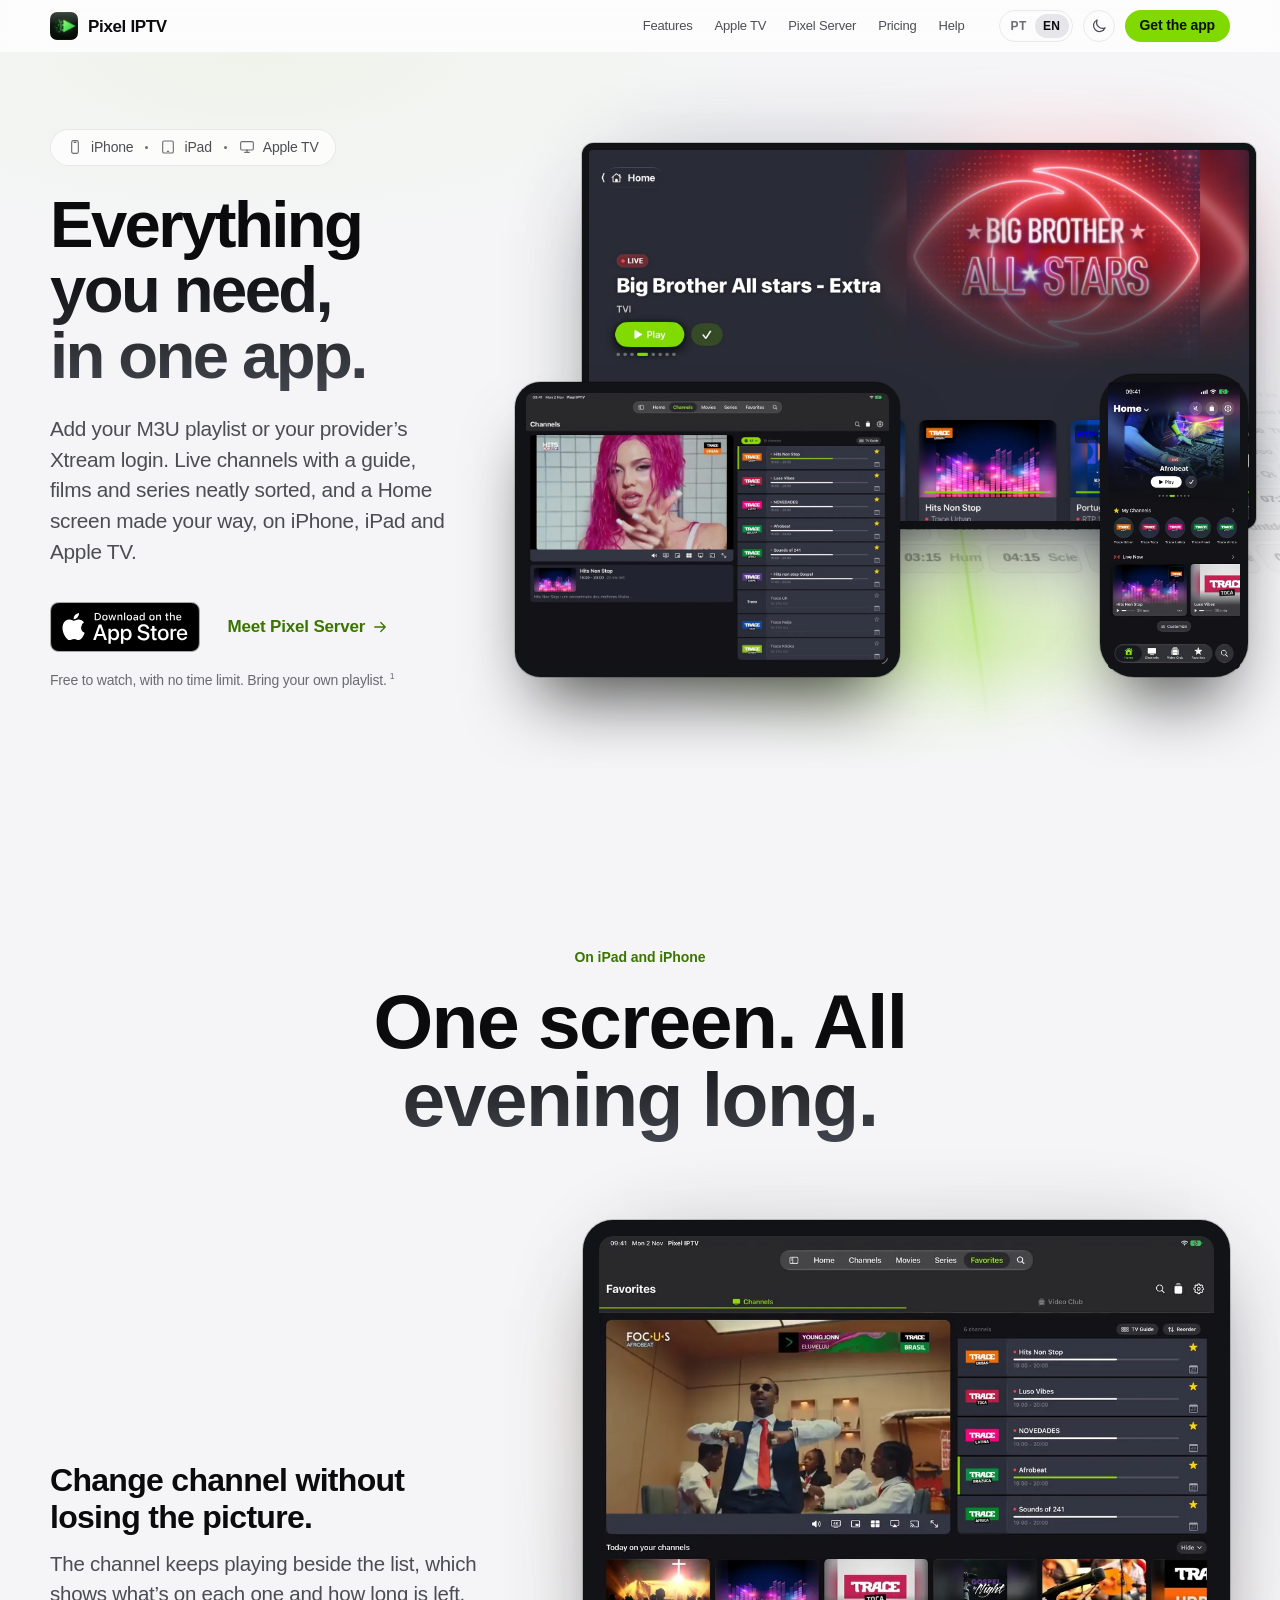
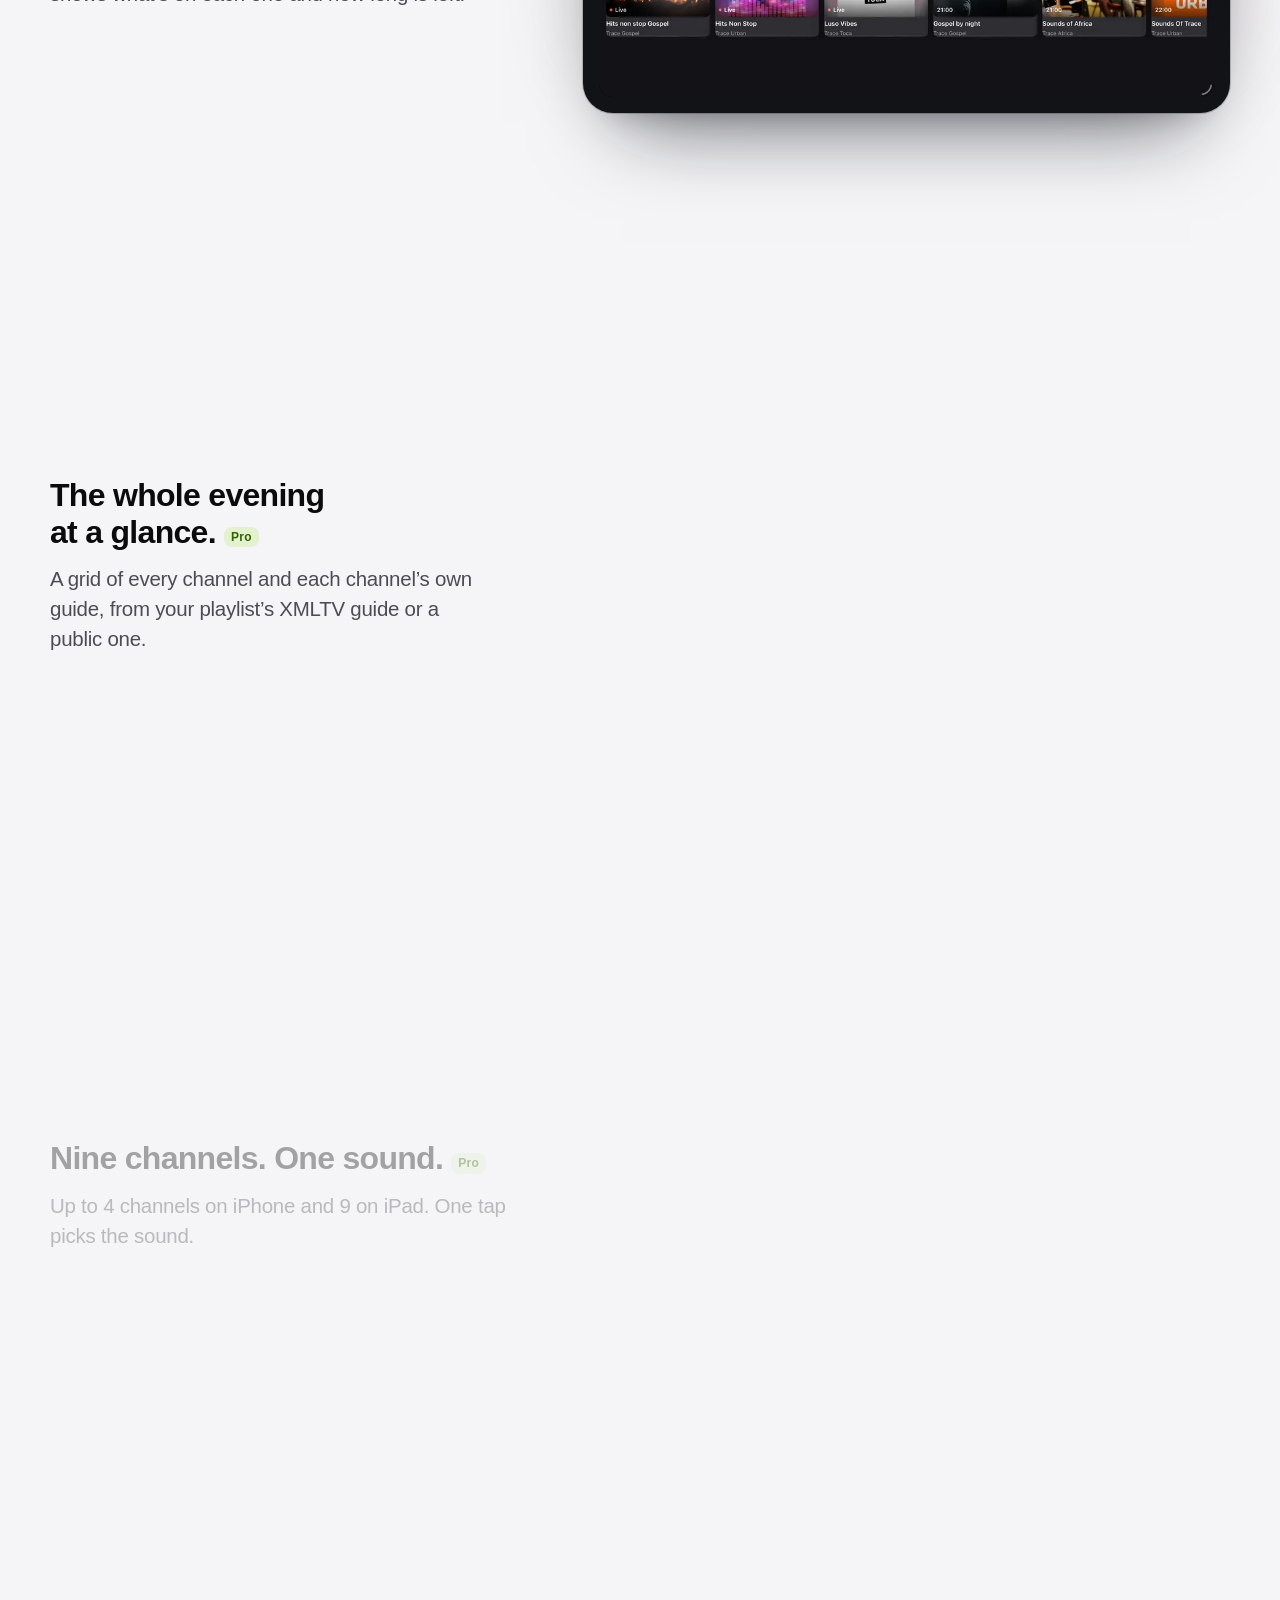
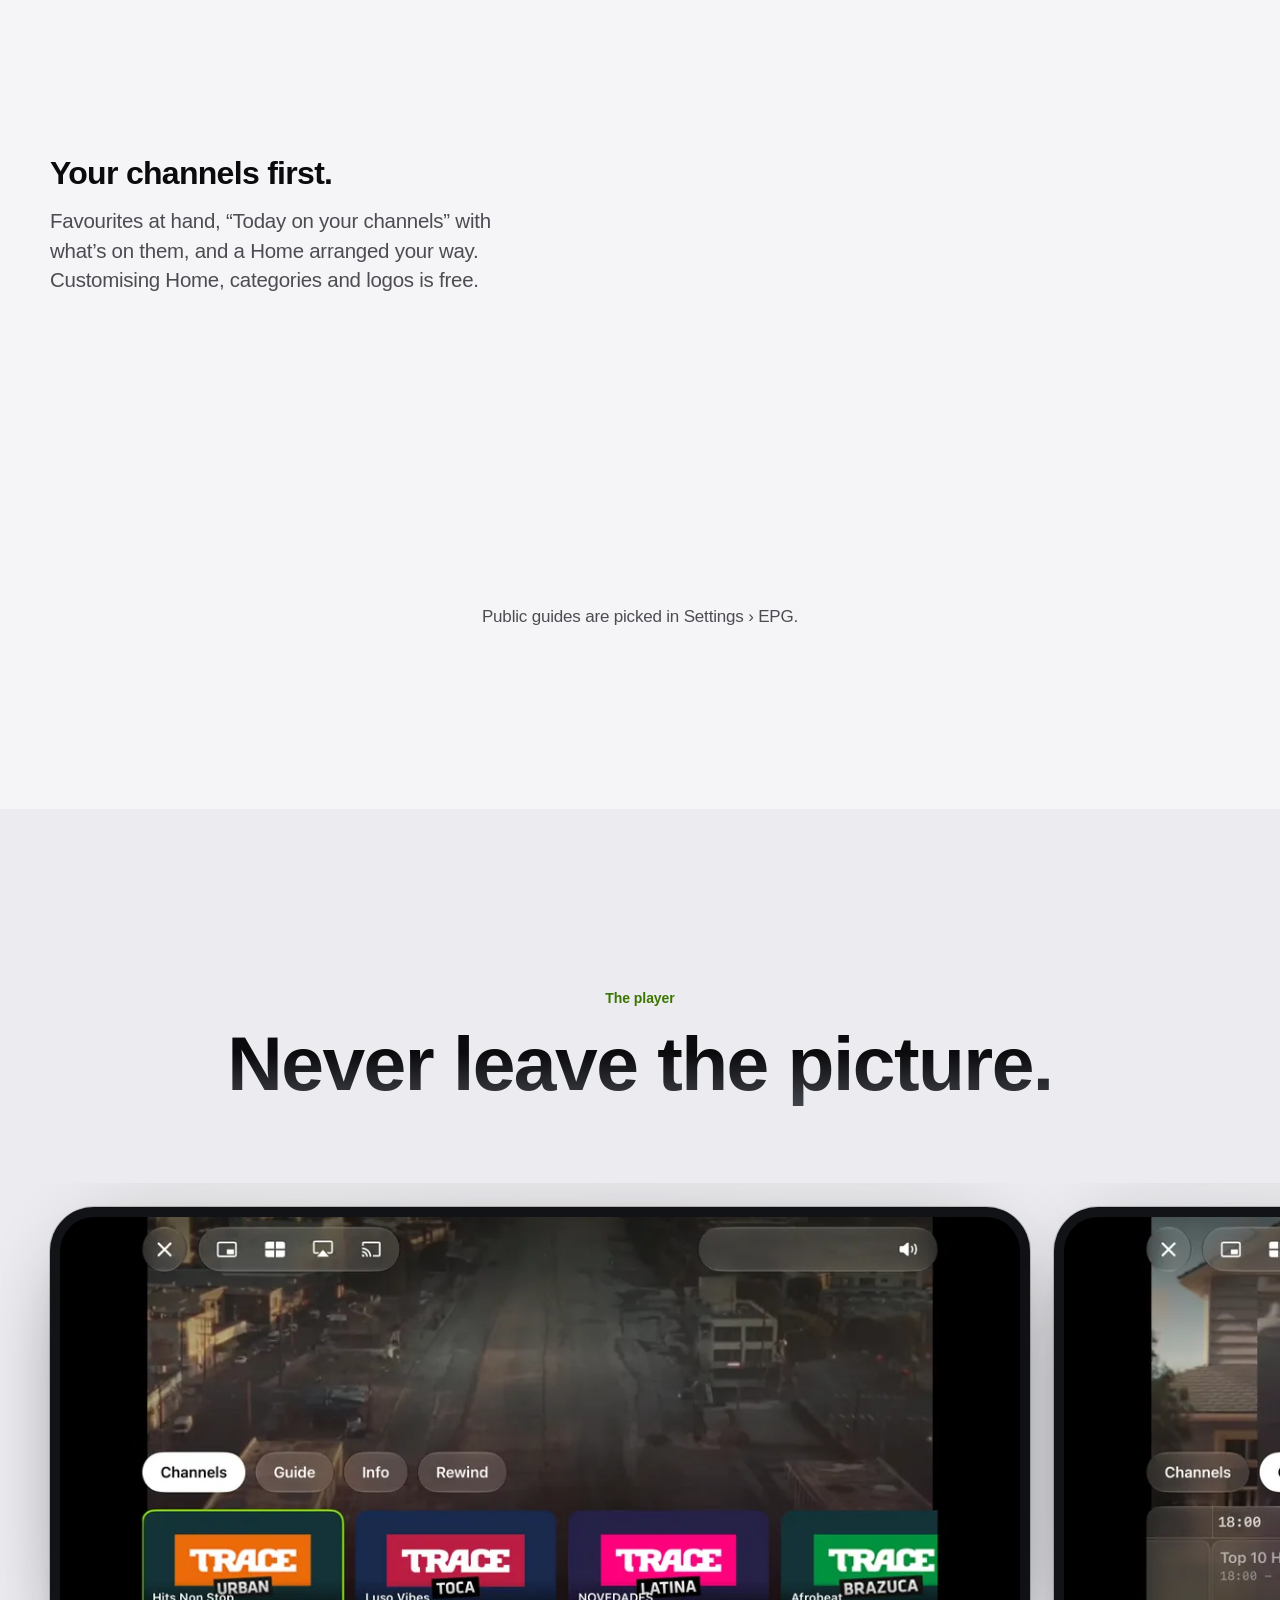
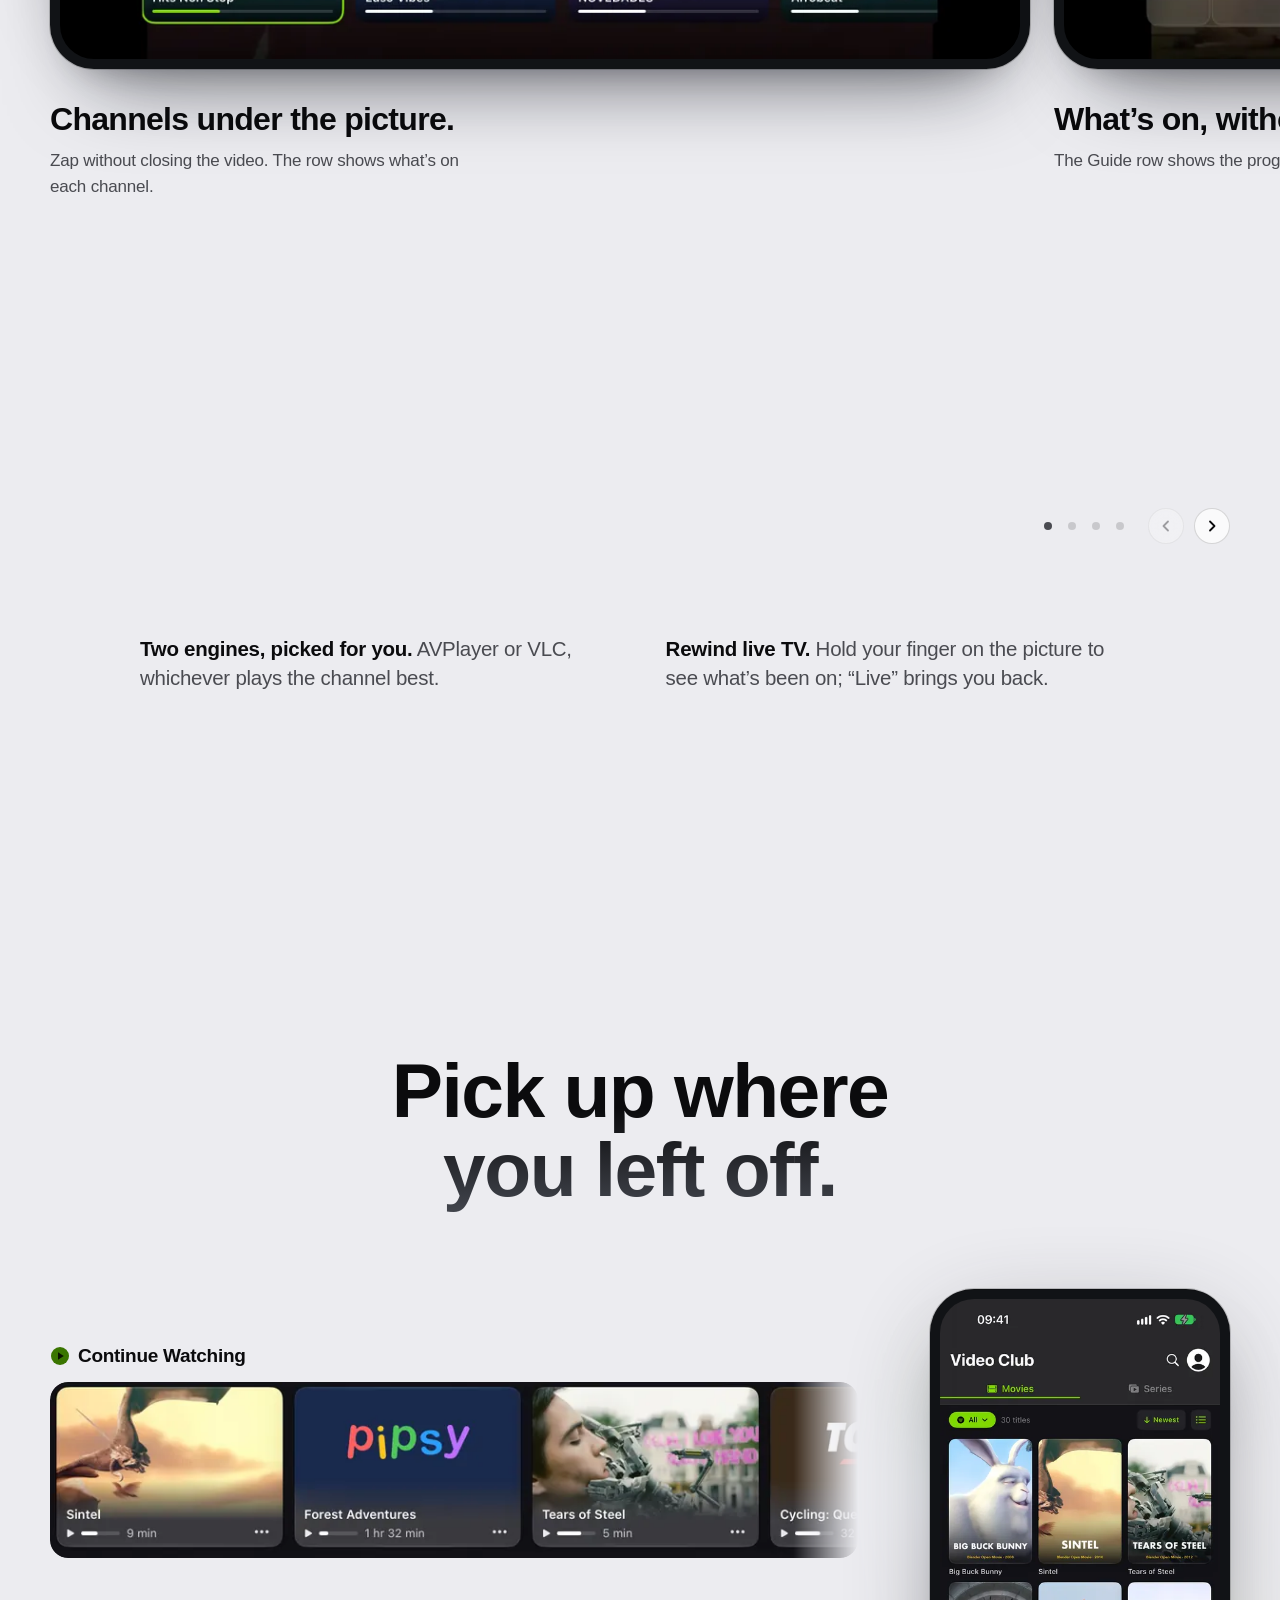
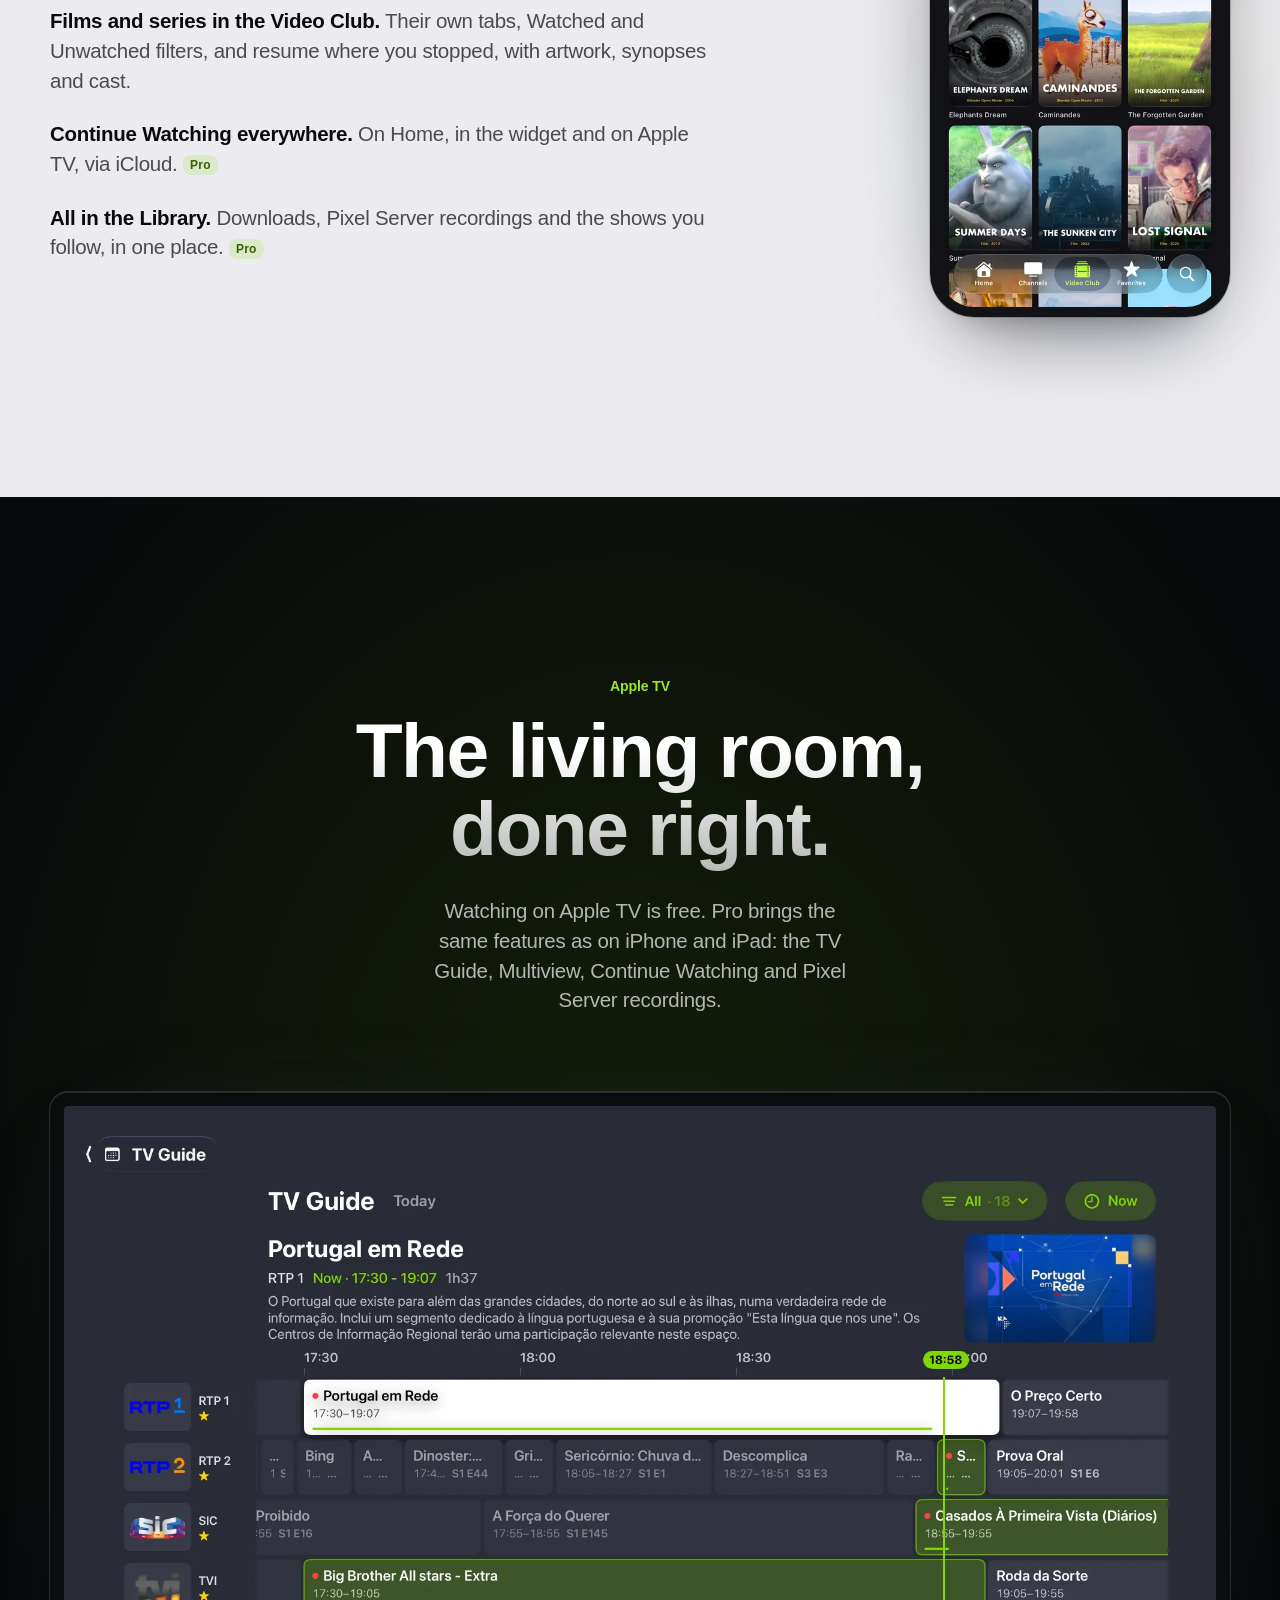
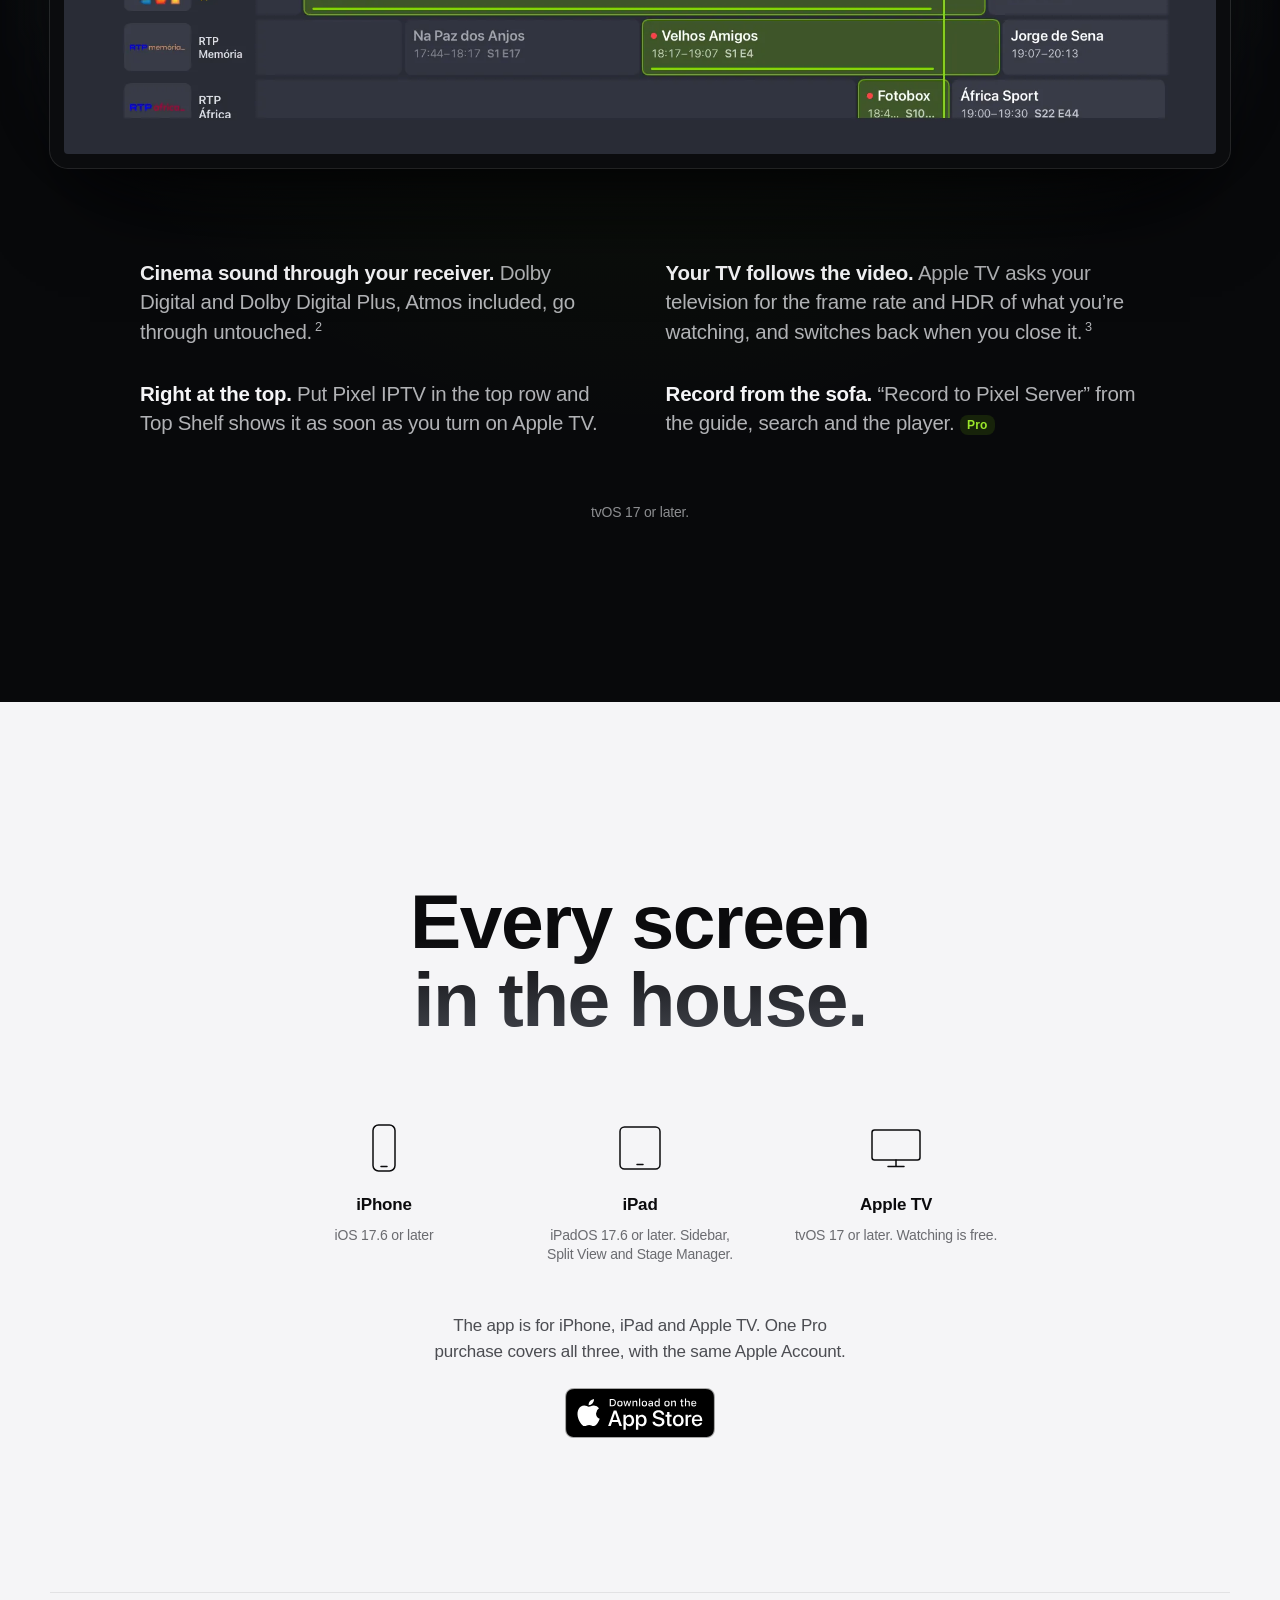
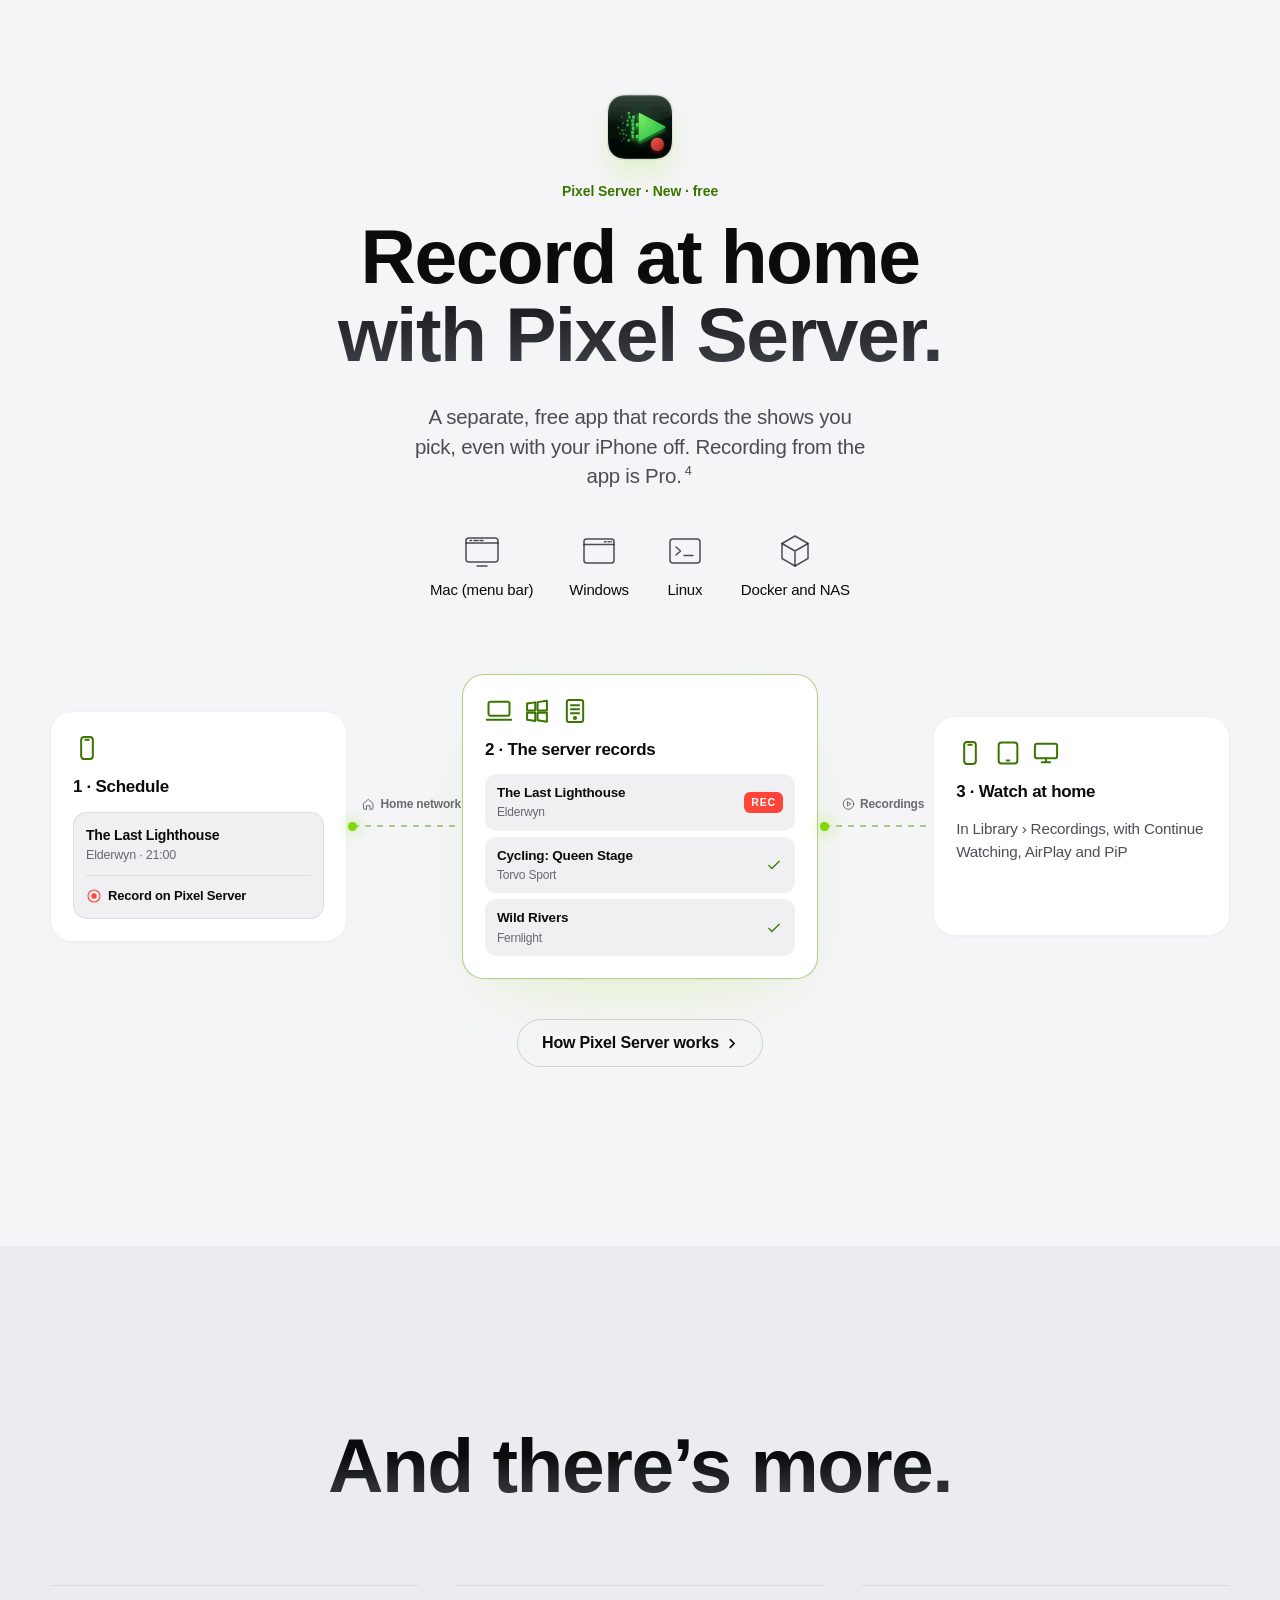
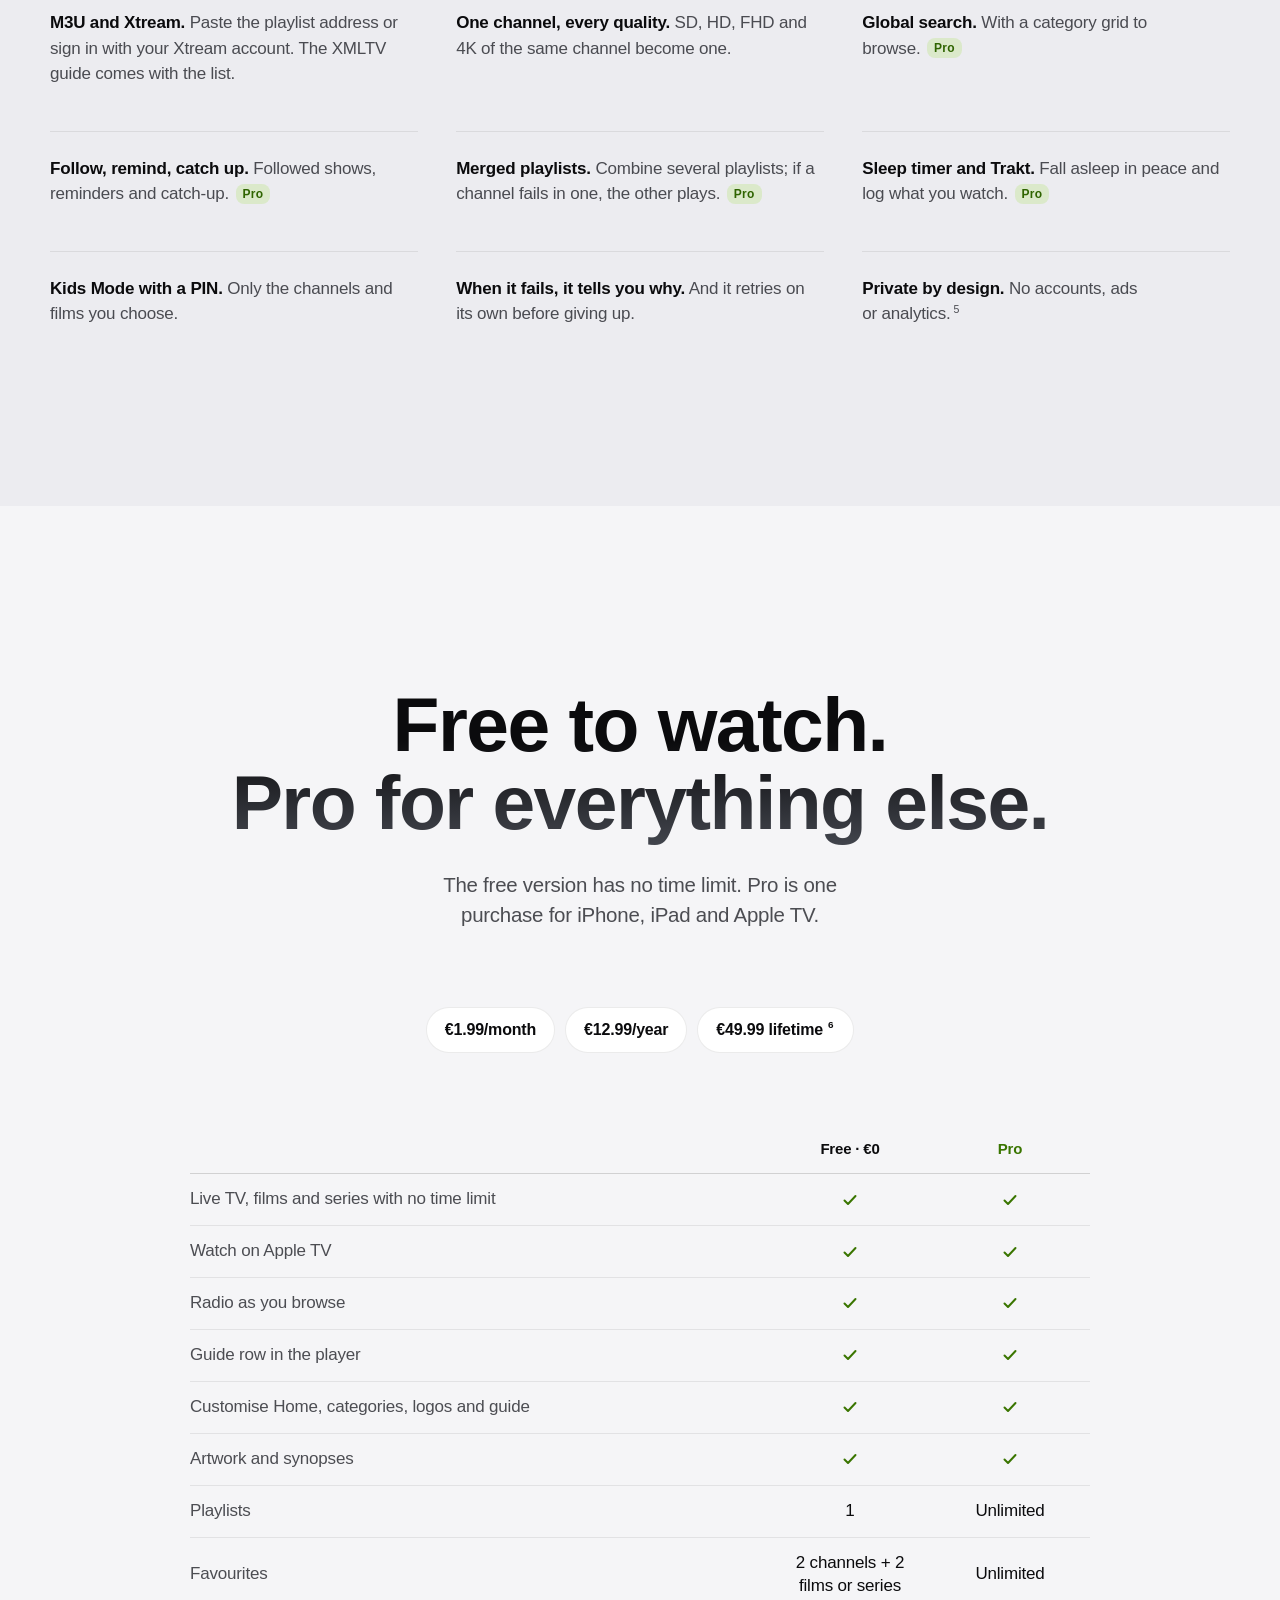
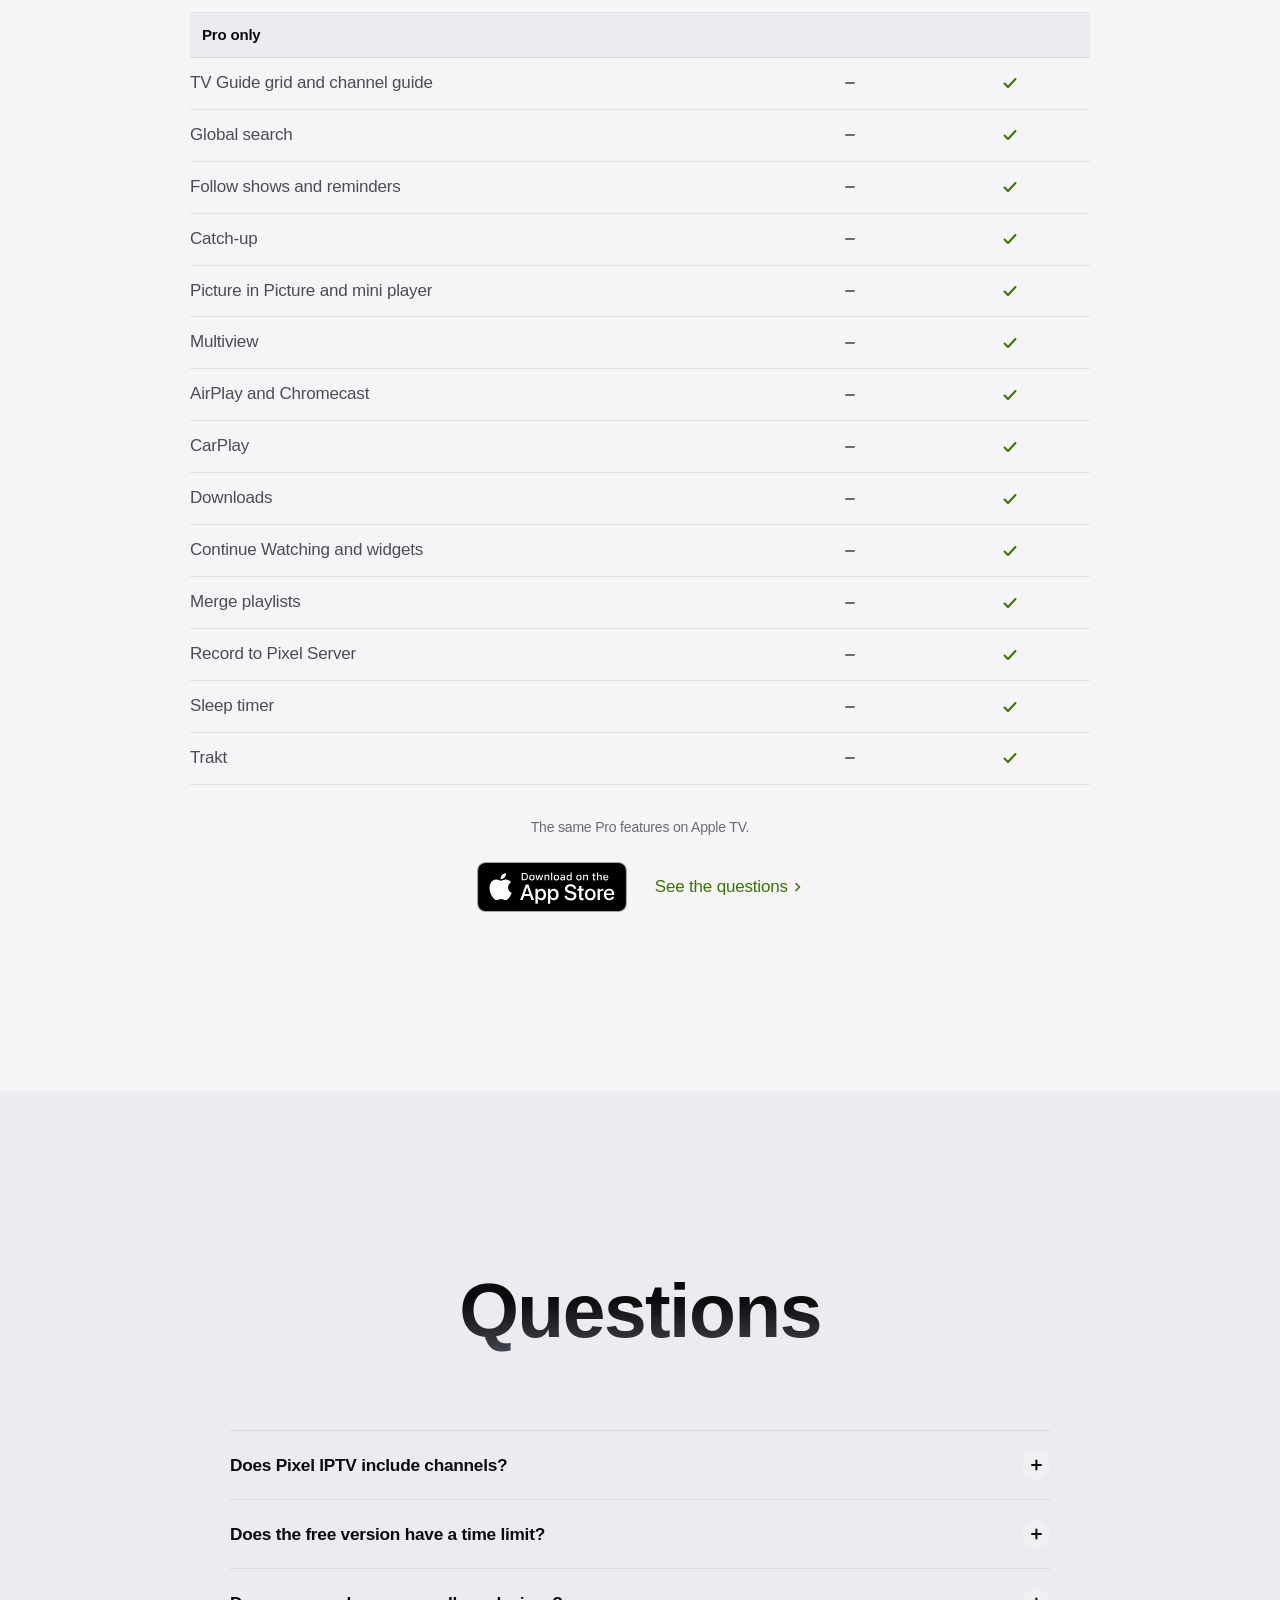
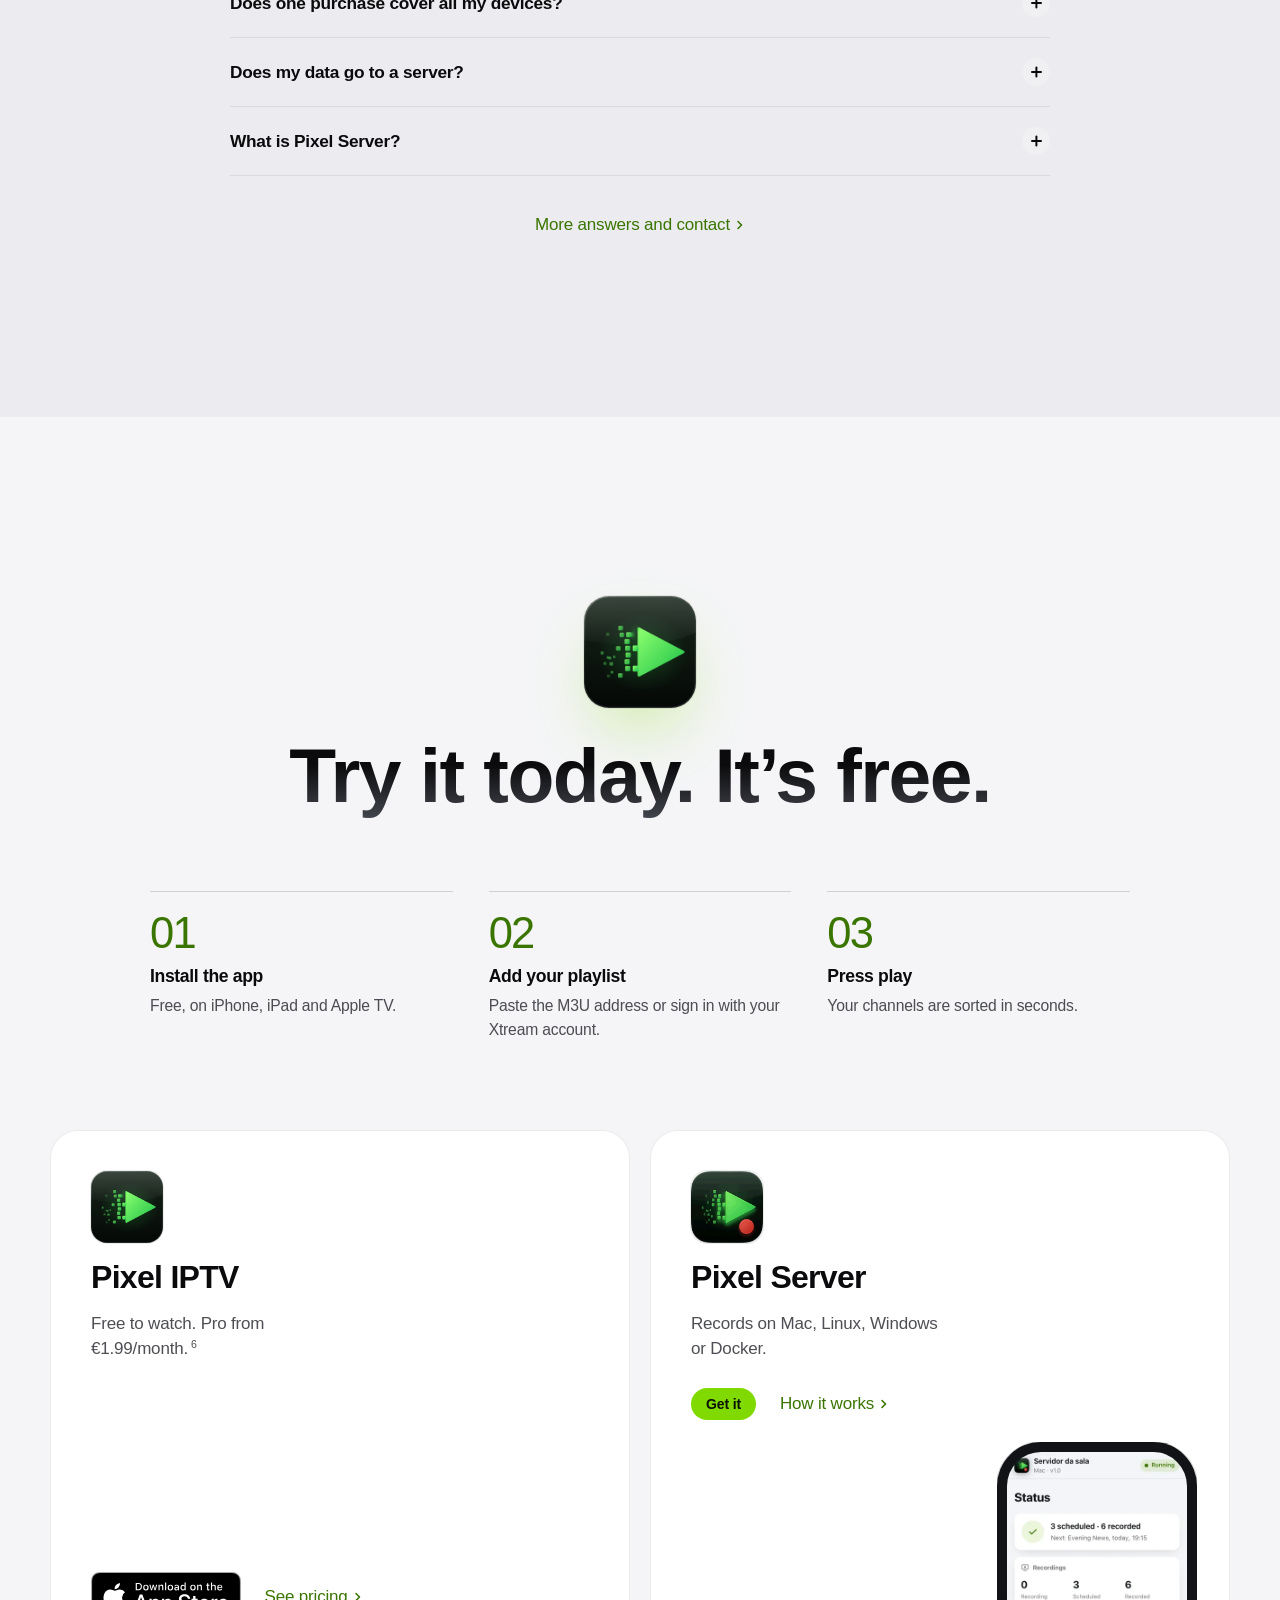
==== commit f65fe0bf: "Imagens do site revistas: barras de estado às 09:41 (Início do iPhone, Canais e Favoritos do iPad), " ====
--- a/index.html
+++ b/index.html
@@ -15,7 +15,7 @@
 <meta property="og:title" content="Pixel IPTV — M3U and Xtream player for iPhone, iPad and Apple TV">
 <meta property="og:description" content="Watch your M3U playlist or Xtream account on iPhone, iPad and Apple TV, with a TV guide, films and series, Multiview, AirPlay and Chromecast. Free to watch, with no time limit.">
 <meta property="og:url" content="https://www.pixeliptv.pt/">
-<meta property="og:image" content="https://www.pixeliptv.pt/assets/img/og-image.jpg">
+<meta property="og:image" content="https://www.pixeliptv.pt/assets/img/og-image.jpg?v=20261119">
 <meta property="og:image:width" content="1200">
 <meta property="og:image:height" content="630">
 <meta property="og:image:alt" content="Pixel IPTV on iPhone, iPad and Apple TV">
@@ -24,7 +24,7 @@
 <meta name="twitter:card" content="summary_large_image">
 <meta name="twitter:title" content="Pixel IPTV — M3U and Xtream player for iPhone, iPad and Apple TV">
 <meta name="twitter:description" content="Watch your M3U playlist or Xtream account on iPhone, iPad and Apple TV, with a TV guide, films and series, Multiview, AirPlay and Chromecast. Free to watch, with no time limit.">
-<meta name="twitter:image" content="https://www.pixeliptv.pt/assets/img/og-image.jpg">
+<meta name="twitter:image" content="https://www.pixeliptv.pt/assets/img/og-image.jpg?v=20261119">
 <link rel="icon" href="favicon.ico" sizes="any">
 <link rel="icon" type="image/png" href="favicon-32.png" sizes="32x32">
 <link rel="apple-touch-icon" href="apple-touch-icon.png">
@@ -69,9 +69,9 @@
       </div>
       <div class="hero-art">
         <div class="epg-ambient" aria-hidden="true"></div>
-        <div class="ha-tv glow"><div class="dev tv"><div class="screen"><picture lang="pt-PT"><source type="image/webp" srcset="assets/img/pt/tv-home-1000.webp 1000w, assets/img/pt/tv-home-1920.webp 1920w" sizes="(max-width:1068px) 92vw, 1100px"><img src="assets/img/pt/tv-home-1000.jpg" srcset="assets/img/pt/tv-home-1000.jpg 1000w, assets/img/pt/tv-home-1920.jpg 1920w" sizes="(max-width:1068px) 92vw, 1100px" width="1000" height="562" alt="Pixel IPTV na Apple TV: Início, com o filme Sintel em destaque no topo e a fila Continuar a Ver com o progresso de cada título (canais e títulos fictícios de demonstração; imagens de filmes da Blender Foundation)" fetchpriority="high" decoding="async" loading="lazy" data-hero></picture><picture lang="en"><source type="image/webp" srcset="assets/img/en/tv-home-1000.webp 1000w, assets/img/en/tv-home-1920.webp 1920w" sizes="(max-width:1068px) 92vw, 1100px"><img src="assets/img/en/tv-home-1000.jpg" srcset="assets/img/en/tv-home-1000.jpg 1000w, assets/img/en/tv-home-1920.jpg 1920w" sizes="(max-width:1068px) 92vw, 1100px" width="1000" height="562" alt="Pixel IPTV on Apple TV: Home, with the film Sintel featured at the top and the Continue Watching row showing each title’s progress (fictional demo channels and titles; images from Blender Foundation films)" fetchpriority="high" decoding="async" loading="lazy" data-hero></picture></div></div></div>
-        <div class="ha-ipad"><div class="dev ipad "><div class="screen"><picture lang="pt-PT"><source type="image/webp" srcset="assets/img/pt/ipad-channels-1000.webp 1000w, assets/img/pt/ipad-channels-1800.webp 1800w" sizes="(max-width: 900px) 52vw, 390px"><img src="assets/img/pt/ipad-channels-1000.jpg" srcset="assets/img/pt/ipad-channels-1000.jpg 1000w, assets/img/pt/ipad-channels-1800.jpg 1800w" sizes="(max-width: 900px) 52vw, 390px" width="1000" height="750" alt="Pixel IPTV no iPad: o canal a tocar ao lado da lista de canais (canais fictícios de demonstração)" loading="lazy" fetchpriority="high" decoding="async"></picture><picture lang="en"><source type="image/webp" srcset="assets/img/en/ipad-channels-1000.webp 1000w, assets/img/en/ipad-channels-1800.webp 1800w" sizes="(max-width: 900px) 52vw, 390px"><img src="assets/img/en/ipad-channels-1000.jpg" srcset="assets/img/en/ipad-channels-1000.jpg 1000w, assets/img/en/ipad-channels-1800.jpg 1800w" sizes="(max-width: 900px) 52vw, 390px" width="1000" height="750" alt="Pixel IPTV on iPad: the channel playing beside the channel list (fictional demo channels)" loading="lazy" fetchpriority="high" decoding="async"></picture></div></div></div>
-        <div class="ha-iphone"><div class="dev iphone "><div class="screen"><picture lang="pt-PT"><source type="image/webp" srcset="assets/img/pt/iphone-home-460.webp 460w, assets/img/pt/iphone-home-920.webp 920w" sizes="(max-width: 900px) 21vw, 150px"><img src="assets/img/pt/iphone-home-460.jpg" srcset="assets/img/pt/iphone-home-460.jpg 460w, assets/img/pt/iphone-home-920.jpg 920w" sizes="(max-width: 900px) 21vw, 150px" width="460" height="999" alt="Pixel IPTV no iPhone: ecrã Início com Continuar a Ver e Os Meus Canais (canais fictícios de demonstração)" loading="lazy" fetchpriority="high" decoding="async"></picture><picture lang="en"><source type="image/webp" srcset="assets/img/en/iphone-home-460.webp 460w, assets/img/en/iphone-home-920.webp 920w" sizes="(max-width: 900px) 21vw, 150px"><img src="assets/img/en/iphone-home-460.jpg" srcset="assets/img/en/iphone-home-460.jpg 460w, assets/img/en/iphone-home-920.jpg 920w" sizes="(max-width: 900px) 21vw, 150px" width="460" height="999" alt="Pixel IPTV on iPhone: Home with Continue Watching and My Channels (fictional demo channels)" loading="lazy" fetchpriority="high" decoding="async"></picture></div></div></div>
+        <div class="ha-tv glow"><div class="dev tv"><div class="screen"><picture lang="pt-PT"><source type="image/webp" srcset="assets/img/pt/tv-home-1000.webp 1000w, assets/img/pt/tv-home-1920.webp 1920w" sizes="(max-width:1068px) 92vw, 1100px"><img src="assets/img/pt/tv-home-1000.jpg" srcset="assets/img/pt/tv-home-1000.jpg 1000w, assets/img/pt/tv-home-1920.jpg 1920w" sizes="(max-width:1068px) 92vw, 1100px" width="1000" height="562" alt="Pixel IPTV na Apple TV: Início, com o Big Brother All Stars – Extra da TVI em direto em destaque no topo e a fila Continuar a Ver com o progresso de cada canal" fetchpriority="high" decoding="async" loading="lazy" data-hero></picture><picture lang="en"><source type="image/webp" srcset="assets/img/en/tv-home-1000.webp 1000w, assets/img/en/tv-home-1920.webp 1920w" sizes="(max-width:1068px) 92vw, 1100px"><img src="assets/img/en/tv-home-1000.jpg" srcset="assets/img/en/tv-home-1000.jpg 1000w, assets/img/en/tv-home-1920.jpg 1920w" sizes="(max-width:1068px) 92vw, 1100px" width="1000" height="562" alt="Pixel IPTV on Apple TV: Home, with Big Brother All Stars – Extra on TVI live and featured at the top, and the Continue Watching row showing each channel’s progress" fetchpriority="high" decoding="async" loading="lazy" data-hero></picture></div></div></div>
+        <div class="ha-ipad"><div class="dev ipad "><div class="screen"><picture lang="pt-PT"><source type="image/webp" srcset="assets/img/pt/ipad-channels-1000.webp 1000w, assets/img/pt/ipad-channels-1800.webp 1800w" sizes="(max-width: 900px) 52vw, 390px"><img src="assets/img/pt/ipad-channels-1000.jpg" srcset="assets/img/pt/ipad-channels-1000.jpg 1000w, assets/img/pt/ipad-channels-1800.jpg 1800w" sizes="(max-width: 900px) 52vw, 390px" width="1000" height="750" alt="Pixel IPTV no iPad: o Trace Urban a tocar ao lado da lista dos canais Trace" loading="lazy" decoding="async" data-hero></picture><picture lang="en"><source type="image/webp" srcset="assets/img/en/ipad-channels-1000.webp 1000w, assets/img/en/ipad-channels-1800.webp 1800w" sizes="(max-width: 900px) 52vw, 390px"><img src="assets/img/en/ipad-channels-1000.jpg" srcset="assets/img/en/ipad-channels-1000.jpg 1000w, assets/img/en/ipad-channels-1800.jpg 1800w" sizes="(max-width: 900px) 52vw, 390px" width="1000" height="750" alt="Pixel IPTV on iPad: Trace Urban playing beside the list of Trace channels" loading="lazy" decoding="async" data-hero></picture></div></div></div>
+        <div class="ha-iphone"><div class="dev iphone "><div class="screen"><picture lang="pt-PT"><source type="image/webp" srcset="assets/img/pt/iphone-home-460.webp 460w, assets/img/pt/iphone-home-920.webp 920w" sizes="(max-width: 900px) 21vw, 150px"><img src="assets/img/pt/iphone-home-460.jpg" srcset="assets/img/pt/iphone-home-460.jpg 460w, assets/img/pt/iphone-home-920.jpg 920w" sizes="(max-width: 900px) 21vw, 150px" width="460" height="999" alt="Pixel IPTV no iPhone: ecrã Início com um programa em direto em destaque, Meus Canais com os canais Trace e Ao Vivo Agora" loading="lazy" decoding="async" data-hero></picture><picture lang="en"><source type="image/webp" srcset="assets/img/en/iphone-home-460.webp 460w, assets/img/en/iphone-home-920.webp 920w" sizes="(max-width: 900px) 21vw, 150px"><img src="assets/img/en/iphone-home-460.jpg" srcset="assets/img/en/iphone-home-460.jpg 460w, assets/img/en/iphone-home-920.jpg 920w" sizes="(max-width: 900px) 21vw, 150px" width="460" height="999" alt="Pixel IPTV on iPhone: Home with a live programme featured, My Channels with the Trace channels, and Live Now" loading="lazy" decoding="async" data-hero></picture></div></div></div>
       </div>
     </div>
     <script>(function(){var l=/^pt/i.test(document.documentElement.lang)?'pt-PT':'en';document.querySelectorAll('picture[lang="'+l+'"] img[data-hero]').forEach(function(i){i.loading='eager';});})();</script>
@@ -86,30 +86,30 @@
       <div class="story">
         <div class="story-stage glow" aria-hidden="false">
           <div class="dev ipad"><div class="screen">
-          <div class="story-shot" data-step="1" data-active><picture lang="pt-PT"><source type="image/webp" srcset="assets/img/pt/ipad-channels-1000.webp 1000w, assets/img/pt/ipad-channels-1800.webp 1800w" sizes="(max-width:734px) 92vw, (max-width:1068px) 46vw, 640px"><img src="assets/img/pt/ipad-channels-1000.jpg" srcset="assets/img/pt/ipad-channels-1000.jpg 1000w, assets/img/pt/ipad-channels-1800.jpg 1800w" sizes="(max-width:734px) 92vw, (max-width:1068px) 46vw, 640px" width="1000" height="750" alt="Pixel IPTV no iPad: o canal a tocar ao lado da lista de canais (canais fictícios de demonstração)" loading="lazy" decoding="async"></picture><picture lang="en"><source type="image/webp" srcset="assets/img/en/ipad-channels-1000.webp 1000w, assets/img/en/ipad-channels-1800.webp 1800w" sizes="(max-width:734px) 92vw, (max-width:1068px) 46vw, 640px"><img src="assets/img/en/ipad-channels-1000.jpg" srcset="assets/img/en/ipad-channels-1000.jpg 1000w, assets/img/en/ipad-channels-1800.jpg 1800w" sizes="(max-width:734px) 92vw, (max-width:1068px) 46vw, 640px" width="1000" height="750" alt="Pixel IPTV on iPad: the channel playing beside the channel list (fictional demo channels)" loading="lazy" decoding="async"></picture></div>
-          <div class="story-shot" data-step="2"><picture lang="pt-PT"><source type="image/webp" srcset="assets/img/pt/ipad-guide-1000.webp 1000w, assets/img/pt/ipad-guide-1800.webp 1800w" sizes="(max-width:734px) 92vw, (max-width:1068px) 46vw, 640px"><img src="assets/img/pt/ipad-guide-1000.jpg" srcset="assets/img/pt/ipad-guide-1000.jpg 1000w, assets/img/pt/ipad-guide-1800.jpg 1800w" sizes="(max-width:734px) 92vw, (max-width:1068px) 46vw, 640px" width="1000" height="750" alt="Pixel IPTV no iPad: Guia TV em grelha com vários canais (canais fictícios de demonstração)" loading="lazy" decoding="async"></picture><picture lang="en"><source type="image/webp" srcset="assets/img/en/ipad-guide-1000.webp 1000w, assets/img/en/ipad-guide-1800.webp 1800w" sizes="(max-width:734px) 92vw, (max-width:1068px) 46vw, 640px"><img src="assets/img/en/ipad-guide-1000.jpg" srcset="assets/img/en/ipad-guide-1000.jpg 1000w, assets/img/en/ipad-guide-1800.jpg 1800w" sizes="(max-width:734px) 92vw, (max-width:1068px) 46vw, 640px" width="1000" height="750" alt="Pixel IPTV on iPad: TV Guide grid with several channels (fictional demo channels)" loading="lazy" decoding="async"></picture></div>
-          <div class="story-shot" data-step="3"><picture lang="pt-PT"><source type="image/webp" srcset="assets/img/pt/ipad-multiview-1000.webp 1000w, assets/img/pt/ipad-multiview-1800.webp 1800w" sizes="(max-width:734px) 92vw, (max-width:1068px) 46vw, 640px"><img src="assets/img/pt/ipad-multiview-1000.jpg" srcset="assets/img/pt/ipad-multiview-1000.jpg 1000w, assets/img/pt/ipad-multiview-1800.jpg 1800w" sizes="(max-width:734px) 92vw, (max-width:1068px) 46vw, 640px" width="1000" height="750" alt="Pixel IPTV no iPad: Multiview com nove canais (canais fictícios de demonstração)" loading="lazy" decoding="async"></picture><picture lang="en"><source type="image/webp" srcset="assets/img/en/ipad-multiview-1000.webp 1000w, assets/img/en/ipad-multiview-1800.webp 1800w" sizes="(max-width:734px) 92vw, (max-width:1068px) 46vw, 640px"><img src="assets/img/en/ipad-multiview-1000.jpg" srcset="assets/img/en/ipad-multiview-1000.jpg 1000w, assets/img/en/ipad-multiview-1800.jpg 1800w" sizes="(max-width:734px) 92vw, (max-width:1068px) 46vw, 640px" width="1000" height="750" alt="Pixel IPTV on iPad: Multiview with nine channels (fictional demo channels)" loading="lazy" decoding="async"></picture></div>
-          <div class="story-shot" data-step="4"><picture lang="pt-PT"><source type="image/webp" srcset="assets/img/pt/ipad-favorites-1000.webp 1000w, assets/img/pt/ipad-favorites-1800.webp 1800w" sizes="(max-width:734px) 92vw, (max-width:1068px) 46vw, 640px"><img src="assets/img/pt/ipad-favorites-1000.jpg" srcset="assets/img/pt/ipad-favorites-1000.jpg 1000w, assets/img/pt/ipad-favorites-1800.jpg 1800w" sizes="(max-width:734px) 92vw, (max-width:1068px) 46vw, 640px" width="1000" height="750" alt="Pixel IPTV no iPad: Favoritos com o leitor ao lado e Hoje nos teus canais (canais fictícios de demonstração)" loading="lazy" decoding="async"></picture><picture lang="en"><source type="image/webp" srcset="assets/img/en/ipad-favorites-1000.webp 1000w, assets/img/en/ipad-favorites-1800.webp 1800w" sizes="(max-width:734px) 92vw, (max-width:1068px) 46vw, 640px"><img src="assets/img/en/ipad-favorites-1000.jpg" srcset="assets/img/en/ipad-favorites-1000.jpg 1000w, assets/img/en/ipad-favorites-1800.jpg 1800w" sizes="(max-width:734px) 92vw, (max-width:1068px) 46vw, 640px" width="1000" height="750" alt="Pixel IPTV on iPad: Favourites with the player beside them and Today on your channels (fictional demo channels)" loading="lazy" decoding="async"></picture></div>
+          <div class="story-shot" data-step="1" data-active><picture lang="pt-PT"><source type="image/webp" srcset="assets/img/pt/ipad-channels-1000.webp 1000w, assets/img/pt/ipad-channels-1800.webp 1800w" sizes="(max-width:734px) 92vw, (max-width:1068px) 46vw, 640px"><img src="assets/img/pt/ipad-channels-1000.jpg" srcset="assets/img/pt/ipad-channels-1000.jpg 1000w, assets/img/pt/ipad-channels-1800.jpg 1800w" sizes="(max-width:734px) 92vw, (max-width:1068px) 46vw, 640px" width="1000" height="750" alt="Pixel IPTV no iPad: o Trace Urban a tocar ao lado da lista dos canais Trace" loading="lazy" decoding="async"></picture><picture lang="en"><source type="image/webp" srcset="assets/img/en/ipad-channels-1000.webp 1000w, assets/img/en/ipad-channels-1800.webp 1800w" sizes="(max-width:734px) 92vw, (max-width:1068px) 46vw, 640px"><img src="assets/img/en/ipad-channels-1000.jpg" srcset="assets/img/en/ipad-channels-1000.jpg 1000w, assets/img/en/ipad-channels-1800.jpg 1800w" sizes="(max-width:734px) 92vw, (max-width:1068px) 46vw, 640px" width="1000" height="750" alt="Pixel IPTV on iPad: Trace Urban playing beside the list of Trace channels" loading="lazy" decoding="async"></picture></div>
+          <div class="story-shot" data-step="2"><picture lang="pt-PT"><source type="image/webp" srcset="assets/img/pt/ipad-guide-1000.webp 1000w, assets/img/pt/ipad-guide-1800.webp 1800w" sizes="(max-width:734px) 92vw, (max-width:1068px) 46vw, 640px"><img src="assets/img/pt/ipad-guide-1000.jpg" srcset="assets/img/pt/ipad-guide-1000.jpg 1000w, assets/img/pt/ipad-guide-1800.jpg 1800w" sizes="(max-width:734px) 92vw, (max-width:1068px) 46vw, 640px" width="1000" height="750" alt="Pixel IPTV no iPad: Guia TV em grelha com a RTP, a SIC, a TVI, a CNN Portugal e os Trace, e a linha da hora atual" loading="lazy" decoding="async"></picture><picture lang="en"><source type="image/webp" srcset="assets/img/en/ipad-guide-1000.webp 1000w, assets/img/en/ipad-guide-1800.webp 1800w" sizes="(max-width:734px) 92vw, (max-width:1068px) 46vw, 640px"><img src="assets/img/en/ipad-guide-1000.jpg" srcset="assets/img/en/ipad-guide-1000.jpg 1000w, assets/img/en/ipad-guide-1800.jpg 1800w" sizes="(max-width:734px) 92vw, (max-width:1068px) 46vw, 640px" width="1000" height="750" alt="Pixel IPTV on iPad: TV Guide grid with RTP, SIC, TVI, CNN Portugal and the Trace channels, and the current-time line" loading="lazy" decoding="async"></picture></div>
+          <div class="story-shot" data-step="3"><picture lang="pt-PT"><source type="image/webp" srcset="assets/img/pt/ipad-multiview-1000.webp 1000w, assets/img/pt/ipad-multiview-1800.webp 1800w" sizes="(max-width:734px) 92vw, (max-width:1068px) 46vw, 640px"><img src="assets/img/pt/ipad-multiview-1000.jpg" srcset="assets/img/pt/ipad-multiview-1000.jpg 1000w, assets/img/pt/ipad-multiview-1800.jpg 1800w" sizes="(max-width:734px) 92vw, (max-width:1068px) 46vw, 640px" width="1000" height="750" alt="Pixel IPTV no iPad: Multiview com quatro canais Trace a tocar ao mesmo tempo e lugares livres para mais" loading="lazy" decoding="async"></picture><picture lang="en"><source type="image/webp" srcset="assets/img/en/ipad-multiview-1000.webp 1000w, assets/img/en/ipad-multiview-1800.webp 1800w" sizes="(max-width:734px) 92vw, (max-width:1068px) 46vw, 640px"><img src="assets/img/en/ipad-multiview-1000.jpg" srcset="assets/img/en/ipad-multiview-1000.jpg 1000w, assets/img/en/ipad-multiview-1800.jpg 1800w" sizes="(max-width:734px) 92vw, (max-width:1068px) 46vw, 640px" width="1000" height="750" alt="Pixel IPTV on iPad: Multiview with four Trace channels playing at once and free slots for more" loading="lazy" decoding="async"></picture></div>
+          <div class="story-shot" data-step="4"><picture lang="pt-PT"><source type="image/webp" srcset="assets/img/pt/ipad-favorites-1000.webp 1000w, assets/img/pt/ipad-favorites-1800.webp 1800w" sizes="(max-width:734px) 92vw, (max-width:1068px) 46vw, 640px"><img src="assets/img/pt/ipad-favorites-1000.jpg" srcset="assets/img/pt/ipad-favorites-1000.jpg 1000w, assets/img/pt/ipad-favorites-1800.jpg 1800w" sizes="(max-width:734px) 92vw, (max-width:1068px) 46vw, 640px" width="1000" height="750" alt="Pixel IPTV no iPad: Favoritos com os canais Trace, o leitor ao lado da lista e Hoje nos teus canais" loading="lazy" decoding="async"></picture><picture lang="en"><source type="image/webp" srcset="assets/img/en/ipad-favorites-1000.webp 1000w, assets/img/en/ipad-favorites-1800.webp 1800w" sizes="(max-width:734px) 92vw, (max-width:1068px) 46vw, 640px"><img src="assets/img/en/ipad-favorites-1000.jpg" srcset="assets/img/en/ipad-favorites-1000.jpg 1000w, assets/img/en/ipad-favorites-1800.jpg 1800w" sizes="(max-width:734px) 92vw, (max-width:1068px) 46vw, 640px" width="1000" height="750" alt="Pixel IPTV on iPad: Favourites with the Trace channels, the player beside the list, and Today on your channels" loading="lazy" decoding="async"></picture></div>
           </div></div>
         </div>
         <ol class="story-steps">
         <li class="story-step" data-step="1" data-active>
-          <figure class="story-fig glow"><div class="dev ipad"><div class="screen"><picture lang="pt-PT"><source type="image/webp" srcset="assets/img/pt/ipad-channels-1000.webp 1000w, assets/img/pt/ipad-channels-1800.webp 1800w" sizes="(max-width:734px) 92vw, (max-width:1068px) 46vw, 640px"><img src="assets/img/pt/ipad-channels-1000.jpg" srcset="assets/img/pt/ipad-channels-1000.jpg 1000w, assets/img/pt/ipad-channels-1800.jpg 1800w" sizes="(max-width:734px) 92vw, (max-width:1068px) 46vw, 640px" width="1000" height="750" alt="Pixel IPTV no iPad: o canal a tocar ao lado da lista de canais (canais fictícios de demonstração)" loading="lazy" decoding="async"></picture><picture lang="en"><source type="image/webp" srcset="assets/img/en/ipad-channels-1000.webp 1000w, assets/img/en/ipad-channels-1800.webp 1800w" sizes="(max-width:734px) 92vw, (max-width:1068px) 46vw, 640px"><img src="assets/img/en/ipad-channels-1000.jpg" srcset="assets/img/en/ipad-channels-1000.jpg 1000w, assets/img/en/ipad-channels-1800.jpg 1800w" sizes="(max-width:734px) 92vw, (max-width:1068px) 46vw, 640px" width="1000" height="750" alt="Pixel IPTV on iPad: the channel playing beside the channel list (fictional demo channels)" loading="lazy" decoding="async"></picture></div></div></figure>
+          <figure class="story-fig glow"><div class="dev ipad"><div class="screen"><picture lang="pt-PT"><source type="image/webp" srcset="assets/img/pt/ipad-channels-1000.webp 1000w, assets/img/pt/ipad-channels-1800.webp 1800w" sizes="(max-width:734px) 92vw, (max-width:1068px) 46vw, 640px"><img src="assets/img/pt/ipad-channels-1000.jpg" srcset="assets/img/pt/ipad-channels-1000.jpg 1000w, assets/img/pt/ipad-channels-1800.jpg 1800w" sizes="(max-width:734px) 92vw, (max-width:1068px) 46vw, 640px" width="1000" height="750" alt="Pixel IPTV no iPad: o Trace Urban a tocar ao lado da lista dos canais Trace" loading="lazy" decoding="async"></picture><picture lang="en"><source type="image/webp" srcset="assets/img/en/ipad-channels-1000.webp 1000w, assets/img/en/ipad-channels-1800.webp 1800w" sizes="(max-width:734px) 92vw, (max-width:1068px) 46vw, 640px"><img src="assets/img/en/ipad-channels-1000.jpg" srcset="assets/img/en/ipad-channels-1000.jpg 1000w, assets/img/en/ipad-channels-1800.jpg 1800w" sizes="(max-width:734px) 92vw, (max-width:1068px) 46vw, 640px" width="1000" height="750" alt="Pixel IPTV on iPad: Trace Urban playing beside the list of Trace channels" loading="lazy" decoding="async"></picture></div></div></figure>
           <h3><span lang="pt-PT">Muda de canal sem largar a imagem.</span><span lang="en">Change channel without losing the picture.</span></h3>
           <p class="tout"><span lang="pt-PT">O canal continua a tocar ao lado da lista, que mostra o que está a dar em cada um e quanto falta.</span><span lang="en">The channel keeps playing beside the list, which shows what’s on each one and how long is left.</span></p>
         </li>
         <li class="story-step" data-step="2">
-          <figure class="story-fig glow"><div class="dev ipad"><div class="screen"><picture lang="pt-PT"><source type="image/webp" srcset="assets/img/pt/ipad-guide-1000.webp 1000w, assets/img/pt/ipad-guide-1800.webp 1800w" sizes="(max-width:734px) 92vw, (max-width:1068px) 46vw, 640px"><img src="assets/img/pt/ipad-guide-1000.jpg" srcset="assets/img/pt/ipad-guide-1000.jpg 1000w, assets/img/pt/ipad-guide-1800.jpg 1800w" sizes="(max-width:734px) 92vw, (max-width:1068px) 46vw, 640px" width="1000" height="750" alt="Pixel IPTV no iPad: Guia TV em grelha com vários canais (canais fictícios de demonstração)" loading="lazy" decoding="async"></picture><picture lang="en"><source type="image/webp" srcset="assets/img/en/ipad-guide-1000.webp 1000w, assets/img/en/ipad-guide-1800.webp 1800w" sizes="(max-width:734px) 92vw, (max-width:1068px) 46vw, 640px"><img src="assets/img/en/ipad-guide-1000.jpg" srcset="assets/img/en/ipad-guide-1000.jpg 1000w, assets/img/en/ipad-guide-1800.jpg 1800w" sizes="(max-width:734px) 92vw, (max-width:1068px) 46vw, 640px" width="1000" height="750" alt="Pixel IPTV on iPad: TV Guide grid with several channels (fictional demo channels)" loading="lazy" decoding="async"></picture></div></div></figure>
+          <figure class="story-fig glow"><div class="dev ipad"><div class="screen"><picture lang="pt-PT"><source type="image/webp" srcset="assets/img/pt/ipad-guide-1000.webp 1000w, assets/img/pt/ipad-guide-1800.webp 1800w" sizes="(max-width:734px) 92vw, (max-width:1068px) 46vw, 640px"><img src="assets/img/pt/ipad-guide-1000.jpg" srcset="assets/img/pt/ipad-guide-1000.jpg 1000w, assets/img/pt/ipad-guide-1800.jpg 1800w" sizes="(max-width:734px) 92vw, (max-width:1068px) 46vw, 640px" width="1000" height="750" alt="Pixel IPTV no iPad: Guia TV em grelha com a RTP, a SIC, a TVI, a CNN Portugal e os Trace, e a linha da hora atual" loading="lazy" decoding="async"></picture><picture lang="en"><source type="image/webp" srcset="assets/img/en/ipad-guide-1000.webp 1000w, assets/img/en/ipad-guide-1800.webp 1800w" sizes="(max-width:734px) 92vw, (max-width:1068px) 46vw, 640px"><img src="assets/img/en/ipad-guide-1000.jpg" srcset="assets/img/en/ipad-guide-1000.jpg 1000w, assets/img/en/ipad-guide-1800.jpg 1800w" sizes="(max-width:734px) 92vw, (max-width:1068px) 46vw, 640px" width="1000" height="750" alt="Pixel IPTV on iPad: TV Guide grid with RTP, SIC, TVI, CNN Portugal and the Trace channels, and the current-time line" loading="lazy" decoding="async"></picture></div></div></figure>
           <h3><span lang="pt-PT">A noite inteira, num relance.</span><span lang="en">The whole evening at a glance.</span> <span class="pro">Pro</span></h3>
           <p class="tout"><span lang="pt-PT">A grelha de todos os canais e o guia de cada um, a partir do guia XMLTV da tua lista ou de um guia público.</span><span lang="en">A grid of every channel and each channel’s own guide, from your playlist’s XMLTV guide or a public one.</span></p>
         </li>
         <li class="story-step" data-step="3">
-          <figure class="story-fig glow"><div class="dev ipad"><div class="screen"><picture lang="pt-PT"><source type="image/webp" srcset="assets/img/pt/ipad-multiview-1000.webp 1000w, assets/img/pt/ipad-multiview-1800.webp 1800w" sizes="(max-width:734px) 92vw, (max-width:1068px) 46vw, 640px"><img src="assets/img/pt/ipad-multiview-1000.jpg" srcset="assets/img/pt/ipad-multiview-1000.jpg 1000w, assets/img/pt/ipad-multiview-1800.jpg 1800w" sizes="(max-width:734px) 92vw, (max-width:1068px) 46vw, 640px" width="1000" height="750" alt="Pixel IPTV no iPad: Multiview com nove canais (canais fictícios de demonstração)" loading="lazy" decoding="async"></picture><picture lang="en"><source type="image/webp" srcset="assets/img/en/ipad-multiview-1000.webp 1000w, assets/img/en/ipad-multiview-1800.webp 1800w" sizes="(max-width:734px) 92vw, (max-width:1068px) 46vw, 640px"><img src="assets/img/en/ipad-multiview-1000.jpg" srcset="assets/img/en/ipad-multiview-1000.jpg 1000w, assets/img/en/ipad-multiview-1800.jpg 1800w" sizes="(max-width:734px) 92vw, (max-width:1068px) 46vw, 640px" width="1000" height="750" alt="Pixel IPTV on iPad: Multiview with nine channels (fictional demo channels)" loading="lazy" decoding="async"></picture></div></div></figure>
+          <figure class="story-fig glow"><div class="dev ipad"><div class="screen"><picture lang="pt-PT"><source type="image/webp" srcset="assets/img/pt/ipad-multiview-1000.webp 1000w, assets/img/pt/ipad-multiview-1800.webp 1800w" sizes="(max-width:734px) 92vw, (max-width:1068px) 46vw, 640px"><img src="assets/img/pt/ipad-multiview-1000.jpg" srcset="assets/img/pt/ipad-multiview-1000.jpg 1000w, assets/img/pt/ipad-multiview-1800.jpg 1800w" sizes="(max-width:734px) 92vw, (max-width:1068px) 46vw, 640px" width="1000" height="750" alt="Pixel IPTV no iPad: Multiview com quatro canais Trace a tocar ao mesmo tempo e lugares livres para mais" loading="lazy" decoding="async"></picture><picture lang="en"><source type="image/webp" srcset="assets/img/en/ipad-multiview-1000.webp 1000w, assets/img/en/ipad-multiview-1800.webp 1800w" sizes="(max-width:734px) 92vw, (max-width:1068px) 46vw, 640px"><img src="assets/img/en/ipad-multiview-1000.jpg" srcset="assets/img/en/ipad-multiview-1000.jpg 1000w, assets/img/en/ipad-multiview-1800.jpg 1800w" sizes="(max-width:734px) 92vw, (max-width:1068px) 46vw, 640px" width="1000" height="750" alt="Pixel IPTV on iPad: Multiview with four Trace channels playing at once and free slots for more" loading="lazy" decoding="async"></picture></div></div></figure>
           <h3><span lang="pt-PT">Nove canais. Um só som.</span><span lang="en">Nine channels. One sound.</span> <span class="pro">Pro</span></h3>
           <p class="tout"><span lang="pt-PT">Até 4 canais no iPhone e 9 no iPad. Um toque escolhe o som.</span><span lang="en">Up to 4 channels on iPhone and 9 on iPad. One tap picks the sound.</span></p>
         </li>
         <li class="story-step" data-step="4">
-          <figure class="story-fig glow"><div class="dev ipad"><div class="screen"><picture lang="pt-PT"><source type="image/webp" srcset="assets/img/pt/ipad-favorites-1000.webp 1000w, assets/img/pt/ipad-favorites-1800.webp 1800w" sizes="(max-width:734px) 92vw, (max-width:1068px) 46vw, 640px"><img src="assets/img/pt/ipad-favorites-1000.jpg" srcset="assets/img/pt/ipad-favorites-1000.jpg 1000w, assets/img/pt/ipad-favorites-1800.jpg 1800w" sizes="(max-width:734px) 92vw, (max-width:1068px) 46vw, 640px" width="1000" height="750" alt="Pixel IPTV no iPad: Favoritos com o leitor ao lado e Hoje nos teus canais (canais fictícios de demonstração)" loading="lazy" decoding="async"></picture><picture lang="en"><source type="image/webp" srcset="assets/img/en/ipad-favorites-1000.webp 1000w, assets/img/en/ipad-favorites-1800.webp 1800w" sizes="(max-width:734px) 92vw, (max-width:1068px) 46vw, 640px"><img src="assets/img/en/ipad-favorites-1000.jpg" srcset="assets/img/en/ipad-favorites-1000.jpg 1000w, assets/img/en/ipad-favorites-1800.jpg 1800w" sizes="(max-width:734px) 92vw, (max-width:1068px) 46vw, 640px" width="1000" height="750" alt="Pixel IPTV on iPad: Favourites with the player beside them and Today on your channels (fictional demo channels)" loading="lazy" decoding="async"></picture></div></div></figure>
+          <figure class="story-fig glow"><div class="dev ipad"><div class="screen"><picture lang="pt-PT"><source type="image/webp" srcset="assets/img/pt/ipad-favorites-1000.webp 1000w, assets/img/pt/ipad-favorites-1800.webp 1800w" sizes="(max-width:734px) 92vw, (max-width:1068px) 46vw, 640px"><img src="assets/img/pt/ipad-favorites-1000.jpg" srcset="assets/img/pt/ipad-favorites-1000.jpg 1000w, assets/img/pt/ipad-favorites-1800.jpg 1800w" sizes="(max-width:734px) 92vw, (max-width:1068px) 46vw, 640px" width="1000" height="750" alt="Pixel IPTV no iPad: Favoritos com os canais Trace, o leitor ao lado da lista e Hoje nos teus canais" loading="lazy" decoding="async"></picture><picture lang="en"><source type="image/webp" srcset="assets/img/en/ipad-favorites-1000.webp 1000w, assets/img/en/ipad-favorites-1800.webp 1800w" sizes="(max-width:734px) 92vw, (max-width:1068px) 46vw, 640px"><img src="assets/img/en/ipad-favorites-1000.jpg" srcset="assets/img/en/ipad-favorites-1000.jpg 1000w, assets/img/en/ipad-favorites-1800.jpg 1800w" sizes="(max-width:734px) 92vw, (max-width:1068px) 46vw, 640px" width="1000" height="750" alt="Pixel IPTV on iPad: Favourites with the Trace channels, the player beside the list, and Today on your channels" loading="lazy" decoding="async"></picture></div></div></figure>
           <h3><span lang="pt-PT">Os teus canais primeiro.</span><span lang="en">Your channels first.</span></h3>
           <p class="tout"><span lang="pt-PT">Os favoritos à mão, «Hoje nos teus canais» com o que está a dar neles, e um Início arrumado à tua maneira. Personalizar o Início, as categorias e os logótipos é grátis.</span><span lang="en">Favourites at hand, “Today on your channels” with what’s on them, and a Home arranged your way. Customising Home, categories and logos is free.</span></p>
         </li>
@@ -129,22 +129,22 @@
     <div class="shelf" role="region" aria-roledescription="carousel" data-rd-pt="carrossel" data-rd-en="carousel" aria-labelledby="player-h">
       <ul class="shelf-track" tabindex="0">
         <li class="shelf-card">
-          <div class="glow"><div class="dev land"><div class="screen"><picture lang="pt-PT"><source type="image/webp" srcset="assets/img/pt/iphone-player-channels-1000.webp 1000w, assets/img/pt/iphone-player-channels-1800.webp 1800w" sizes="(max-width:734px) 86vw, (max-width:1068px) 70vw, 980px"><img src="assets/img/pt/iphone-player-channels-1000.jpg" srcset="assets/img/pt/iphone-player-channels-1000.jpg 1000w, assets/img/pt/iphone-player-channels-1800.jpg 1800w" sizes="(max-width:734px) 86vw, (max-width:1068px) 70vw, 980px" width="1000" height="460" alt="Leitor no iPhone com a fila de canais por baixo do vídeo (canais fictícios de demonstração)" loading="lazy" decoding="async"></picture><picture lang="en"><source type="image/webp" srcset="assets/img/en/iphone-player-channels-1000.webp 1000w, assets/img/en/iphone-player-channels-1800.webp 1800w" sizes="(max-width:734px) 86vw, (max-width:1068px) 70vw, 980px"><img src="assets/img/en/iphone-player-channels-1000.jpg" srcset="assets/img/en/iphone-player-channels-1000.jpg 1000w, assets/img/en/iphone-player-channels-1800.jpg 1800w" sizes="(max-width:734px) 86vw, (max-width:1068px) 70vw, 980px" width="1000" height="460" alt="iPhone player with the channel row under the video (fictional demo channels)" loading="lazy" decoding="async"></picture></div></div></div>
+          <div class="glow"><div class="dev land"><div class="screen"><picture lang="pt-PT"><source type="image/webp" srcset="assets/img/pt/iphone-player-channels-1000.webp 1000w, assets/img/pt/iphone-player-channels-1800.webp 1800w" sizes="(max-width:734px) 86vw, (max-width:1068px) 70vw, 980px"><img src="assets/img/pt/iphone-player-channels-1000.jpg" srcset="assets/img/pt/iphone-player-channels-1000.jpg 1000w, assets/img/pt/iphone-player-channels-1800.jpg 1800w" sizes="(max-width:734px) 86vw, (max-width:1068px) 70vw, 980px" width="1000" height="460" alt="Leitor no iPhone com a fila dos canais Trace por baixo do vídeo" loading="lazy" decoding="async"></picture><picture lang="en"><source type="image/webp" srcset="assets/img/en/iphone-player-channels-1000.webp 1000w, assets/img/en/iphone-player-channels-1800.webp 1800w" sizes="(max-width:734px) 86vw, (max-width:1068px) 70vw, 980px"><img src="assets/img/en/iphone-player-channels-1000.jpg" srcset="assets/img/en/iphone-player-channels-1000.jpg 1000w, assets/img/en/iphone-player-channels-1800.jpg 1800w" sizes="(max-width:734px) 86vw, (max-width:1068px) 70vw, 980px" width="1000" height="460" alt="iPhone player with the row of Trace channels under the video" loading="lazy" decoding="async"></picture></div></div></div>
           <h3><span lang="pt-PT">Canais por baixo da imagem.</span><span lang="en">Channels under the picture.</span></h3>
           <p><span lang="pt-PT">Faz zapping sem fechar o vídeo. A fila mostra o que está a dar em cada canal.</span><span lang="en">Zap without closing the video. The row shows what’s on each channel.</span></p>
         </li>
         <li class="shelf-card">
-          <div class="glow"><div class="dev land"><div class="screen"><picture lang="pt-PT"><source type="image/webp" srcset="assets/img/pt/iphone-player-guide-row-1000.webp 1000w, assets/img/pt/iphone-player-guide-row-1800.webp 1800w" sizes="(max-width:734px) 86vw, (max-width:1068px) 70vw, 980px"><img src="assets/img/pt/iphone-player-guide-row-1000.jpg" srcset="assets/img/pt/iphone-player-guide-row-1000.jpg 1000w, assets/img/pt/iphone-player-guide-row-1800.jpg 1800w" sizes="(max-width:734px) 86vw, (max-width:1068px) 70vw, 980px" width="1000" height="460" alt="Leitor no iPhone na horizontal com a fila Guia aberta por cima da imagem: o programa no ar destacado a verde (canal e programas fictícios de demonstração; imagem do filme Sintel, da Blender Foundation)" loading="lazy" decoding="async"></picture><picture lang="en"><source type="image/webp" srcset="assets/img/en/iphone-player-guide-row-1000.webp 1000w, assets/img/en/iphone-player-guide-row-1800.webp 1800w" sizes="(max-width:734px) 86vw, (max-width:1068px) 70vw, 980px"><img src="assets/img/en/iphone-player-guide-row-1000.jpg" srcset="assets/img/en/iphone-player-guide-row-1000.jpg 1000w, assets/img/en/iphone-player-guide-row-1800.jpg 1800w" sizes="(max-width:734px) 86vw, (max-width:1068px) 70vw, 980px" width="1000" height="460" alt="iPhone player in landscape with the Guide row open over the picture: the programme on air highlighted in green (fictional demo channel and programmes; frame from the film Sintel, by the Blender Foundation)" loading="lazy" decoding="async"></picture></div></div></div>
+          <div class="glow"><div class="dev land"><div class="screen"><picture lang="pt-PT"><source type="image/webp" srcset="assets/img/pt/iphone-player-guide-row-1000.webp 1000w, assets/img/pt/iphone-player-guide-row-1800.webp 1800w" sizes="(max-width:734px) 86vw, (max-width:1068px) 70vw, 980px"><img src="assets/img/pt/iphone-player-guide-row-1000.jpg" srcset="assets/img/pt/iphone-player-guide-row-1000.jpg 1000w, assets/img/pt/iphone-player-guide-row-1800.jpg 1800w" sizes="(max-width:734px) 86vw, (max-width:1068px) 70vw, 980px" width="1000" height="460" alt="Leitor no iPhone na horizontal com a fila Guia aberta por cima da imagem: o programa no ar no Trace Urban destacado a verde" loading="lazy" decoding="async"></picture><picture lang="en"><source type="image/webp" srcset="assets/img/en/iphone-player-guide-row-1000.webp 1000w, assets/img/en/iphone-player-guide-row-1800.webp 1800w" sizes="(max-width:734px) 86vw, (max-width:1068px) 70vw, 980px"><img src="assets/img/en/iphone-player-guide-row-1000.jpg" srcset="assets/img/en/iphone-player-guide-row-1000.jpg 1000w, assets/img/en/iphone-player-guide-row-1800.jpg 1800w" sizes="(max-width:734px) 86vw, (max-width:1068px) 70vw, 980px" width="1000" height="460" alt="iPhone player in landscape with the Guide row open over the picture: the programme on air on Trace Urban highlighted in green" loading="lazy" decoding="async"></picture></div></div></div>
           <h3><span lang="pt-PT">O que está a dar, sem sair.</span><span lang="en">What’s on, without leaving.</span></h3>
           <p><span lang="pt-PT">A fila Guia mostra o programa no ar. É grátis.</span><span lang="en">The Guide row shows the programme on air. It’s free.</span></p>
         </li>
         <li class="shelf-card">
-          <div class="glow"><div class="dev land"><div class="screen"><picture lang="pt-PT"><source type="image/webp" srcset="assets/img/pt/iphone-player-1000.webp 1000w, assets/img/pt/iphone-player-1800.webp 1800w" sizes="(max-width:734px) 86vw, (max-width:1068px) 70vw, 980px"><img src="assets/img/pt/iphone-player-1000.jpg" srcset="assets/img/pt/iphone-player-1000.jpg 1000w, assets/img/pt/iphone-player-1800.jpg 1800w" sizes="(max-width:734px) 86vw, (max-width:1068px) 70vw, 980px" width="1000" height="460" alt="Leitor no iPhone com os comandos à vista (canais fictícios de demonstração)" loading="lazy" decoding="async"></picture><picture lang="en"><source type="image/webp" srcset="assets/img/en/iphone-player-1000.webp 1000w, assets/img/en/iphone-player-1800.webp 1800w" sizes="(max-width:734px) 86vw, (max-width:1068px) 70vw, 980px"><img src="assets/img/en/iphone-player-1000.jpg" srcset="assets/img/en/iphone-player-1000.jpg 1000w, assets/img/en/iphone-player-1800.jpg 1800w" sizes="(max-width:734px) 86vw, (max-width:1068px) 70vw, 980px" width="1000" height="460" alt="iPhone player with the controls showing (fictional demo channels)" loading="lazy" decoding="async"></picture></div></div></div>
+          <div class="glow"><div class="dev land"><div class="screen"><picture lang="pt-PT"><source type="image/webp" srcset="assets/img/pt/iphone-player-1000.webp 1000w, assets/img/pt/iphone-player-1800.webp 1800w" sizes="(max-width:734px) 86vw, (max-width:1068px) 70vw, 980px"><img src="assets/img/pt/iphone-player-1000.jpg" srcset="assets/img/pt/iphone-player-1000.jpg 1000w, assets/img/pt/iphone-player-1800.jpg 1800w" sizes="(max-width:734px) 86vw, (max-width:1068px) 70vw, 980px" width="1000" height="460" alt="Leitor no iPhone com os comandos à vista, a tocar o Trace Urban" loading="lazy" decoding="async"></picture><picture lang="en"><source type="image/webp" srcset="assets/img/en/iphone-player-1000.webp 1000w, assets/img/en/iphone-player-1800.webp 1800w" sizes="(max-width:734px) 86vw, (max-width:1068px) 70vw, 980px"><img src="assets/img/en/iphone-player-1000.jpg" srcset="assets/img/en/iphone-player-1000.jpg 1000w, assets/img/en/iphone-player-1800.jpg 1800w" sizes="(max-width:734px) 86vw, (max-width:1068px) 70vw, 980px" width="1000" height="460" alt="iPhone player with the controls showing, playing Trace Urban" loading="lazy" decoding="async"></picture></div></div></div>
           <h3><span lang="pt-PT">Os comandos todos à mão.</span><span lang="en">Every control at hand.</span></h3>
           <p><span lang="pt-PT">Picture in Picture e mini leitor <span class="pro">Pro</span>, AirPlay e Chromecast <span class="pro">Pro</span>, CarPlay <span class="pro">Pro</span>, temporizador para dormir <span class="pro">Pro</span>.</span><span lang="en">Picture in Picture and mini player <span class="pro">Pro</span>, AirPlay and Chromecast <span class="pro">Pro</span>, CarPlay <span class="pro">Pro</span>, sleep timer <span class="pro">Pro</span>.</span></p>
         </li>
         <li class="shelf-card shelf-card-phone">
-          <div class="glow"><div class="dev iphone"><div class="screen"><picture lang="pt-PT"><source type="image/webp" srcset="assets/img/pt/iphone-radio-460.webp 460w, assets/img/pt/iphone-radio-920.webp 920w" sizes="(max-width:734px) 62vw, 320px"><img src="assets/img/pt/iphone-radio-460.jpg" srcset="assets/img/pt/iphone-radio-460.jpg 460w, assets/img/pt/iphone-radio-920.jpg 920w" sizes="(max-width:734px) 62vw, 320px" width="460" height="999" alt="Lista de canais no iPhone com a Antena 1 a tocar na barra por cima dos separadores" loading="lazy" decoding="async"></picture><picture lang="en"><source type="image/webp" srcset="assets/img/en/iphone-radio-460.webp 460w, assets/img/en/iphone-radio-920.webp 920w" sizes="(max-width:734px) 62vw, 320px"><img src="assets/img/en/iphone-radio-460.jpg" srcset="assets/img/en/iphone-radio-460.jpg 460w, assets/img/en/iphone-radio-920.jpg 920w" sizes="(max-width:734px) 62vw, 320px" width="460" height="999" alt="Channel list on iPhone with Antena 1 playing in the bar above the tabs" loading="lazy" decoding="async"></picture></div></div></div>
+          <div class="glow"><div class="dev iphone"><div class="screen"><picture lang="pt-PT"><source type="image/webp" srcset="assets/img/pt/iphone-radio-460.webp 460w, assets/img/pt/iphone-radio-920.webp 920w" sizes="(max-width:734px) 62vw, 320px"><img src="assets/img/pt/iphone-radio-460.jpg" srcset="assets/img/pt/iphone-radio-460.jpg 460w, assets/img/pt/iphone-radio-920.jpg 920w" sizes="(max-width:734px) 62vw, 320px" width="460" height="999" alt="Lista de canais no iPhone (RTP, SIC, TVI e outros) com a rádio Antena 1 a tocar na barra por cima dos separadores" loading="lazy" decoding="async"></picture><picture lang="en"><source type="image/webp" srcset="assets/img/en/iphone-radio-460.webp 460w, assets/img/en/iphone-radio-920.webp 920w" sizes="(max-width:734px) 62vw, 320px"><img src="assets/img/en/iphone-radio-460.jpg" srcset="assets/img/en/iphone-radio-460.jpg 460w, assets/img/en/iphone-radio-920.jpg 920w" sizes="(max-width:734px) 62vw, 320px" width="460" height="999" alt="Channel list on iPhone (RTP, SIC, TVI and others) with the Antena 1 radio playing in the bar above the tabs" loading="lazy" decoding="async"></picture></div></div></div>
           <h3><span lang="pt-PT">A rádio não pára.</span><span lang="en">The radio keeps playing.</span></h3>
           <p><span lang="pt-PT">As rádios da tua lista tocam numa barra por cima dos separadores, com o programa no ar, a anterior e a seguinte, enquanto navegas, com o ecrã bloqueado e em segundo plano. No iPhone e no iPad. É grátis.</span><span lang="en">Your playlist’s radios play in a bar above the tabs, with the programme on air, previous and next, as you browse, on the Lock Screen and in the background. On iPhone and iPad. It’s free.</span></p>
         </li>
@@ -195,7 +195,7 @@
       </div>
     </div>
     <div class="wrap-wide">
-      <div class="tv-wrap glow dev-parallax"><div class="dev tv"><div class="screen"><picture lang="pt-PT"><source type="image/webp" srcset="assets/img/pt/tv-guide-1000.webp 1000w, assets/img/pt/tv-guide-1920.webp 1920w" sizes="(max-width:1068px) 92vw, 1180px"><img src="assets/img/pt/tv-guide-1000.jpg" srcset="assets/img/pt/tv-guide-1000.jpg 1000w, assets/img/pt/tv-guide-1920.jpg 1920w" sizes="(max-width:1068px) 92vw, 1180px" width="1000" height="562" alt="Pixel IPTV na Apple TV: Guia TV em grelha, com o programa escolhido em destaque por cima e a linha da hora atual (canais e programas fictícios de demonstração; imagem do filme Sintel, da Blender Foundation)" loading="lazy" decoding="async"></picture><picture lang="en"><source type="image/webp" srcset="assets/img/en/tv-guide-1000.webp 1000w, assets/img/en/tv-guide-1920.webp 1920w" sizes="(max-width:1068px) 92vw, 1180px"><img src="assets/img/en/tv-guide-1000.jpg" srcset="assets/img/en/tv-guide-1000.jpg 1000w, assets/img/en/tv-guide-1920.jpg 1920w" sizes="(max-width:1068px) 92vw, 1180px" width="1000" height="562" alt="Pixel IPTV on Apple TV: TV Guide grid, with the selected programme shown above it and the current-time line (fictional demo channels and programmes; frame from the film Sintel, by the Blender Foundation)" loading="lazy" decoding="async"></picture></div></div></div>
+      <div class="tv-wrap glow dev-parallax"><div class="dev tv"><div class="screen"><picture lang="pt-PT"><source type="image/webp" srcset="assets/img/pt/tv-guide-1000.webp 1000w, assets/img/pt/tv-guide-1920.webp 1920w" sizes="(max-width:1068px) 92vw, 1180px"><img src="assets/img/pt/tv-guide-1000.jpg" srcset="assets/img/pt/tv-guide-1000.jpg 1000w, assets/img/pt/tv-guide-1920.jpg 1920w" sizes="(max-width:1068px) 92vw, 1180px" width="1000" height="562" alt="Pixel IPTV na Apple TV: Guia TV em grelha com a RTP, a SIC e a TVI, o programa escolhido em destaque por cima e a linha da hora atual" loading="lazy" decoding="async"></picture><picture lang="en"><source type="image/webp" srcset="assets/img/en/tv-guide-1000.webp 1000w, assets/img/en/tv-guide-1920.webp 1920w" sizes="(max-width:1068px) 92vw, 1180px"><img src="assets/img/en/tv-guide-1000.jpg" srcset="assets/img/en/tv-guide-1000.jpg 1000w, assets/img/en/tv-guide-1920.jpg 1920w" sizes="(max-width:1068px) 92vw, 1180px" width="1000" height="562" alt="Pixel IPTV on Apple TV: TV Guide grid with RTP, SIC and TVI, the selected programme shown above it, and the current-time line" loading="lazy" decoding="async"></picture></div></div></div>
     </div>
     <div class="wrap">
       <div class="lead-ins">
@@ -429,7 +429,7 @@
         </ul>
       </details>
     </div>
-    <p class="credits"><span lang="pt-PT">As capturas mostram canais e programas fictícios, criados para este site. Imagens de filmes: <i>Big Buck Bunny</i>, <i>Sintel</i>, <i>Tears of Steel</i>, <i>Elephants Dream</i> e <i>Caminandes</i> — © Blender Foundation | <a href="https://www.blender.org" rel="noopener">blender.org</a>, licença CC BY.</span><span lang="en">Screens show fictional channels and programmes created for this site. Film images: <i>Big Buck Bunny</i>, <i>Sintel</i>, <i>Tears of Steel</i>, <i>Elephants Dream</i> and <i>Caminandes</i> — © Blender Foundation | <a href="https://www.blender.org" rel="noopener">blender.org</a>, CC BY licence.</span></p>
+    <p class="credits"><span lang="pt-PT">Os canais nas capturas são emissões gratuitas e públicas (RTP, SIC, TVI, CNN Portugal, Trace e outros); as marcas e os logótipos pertencem aos seus donos. Os filmes do videoclube e alguns canais são fictícios, criados para este site. Imagens de filmes: <i>Big Buck Bunny</i>, <i>Sintel</i>, <i>Tears of Steel</i>, <i>Elephants Dream</i> e <i>Caminandes</i> — © Blender Foundation | <a href="https://www.blender.org" rel="noopener">blender.org</a>, licença CC BY.</span><span lang="en">The channels in the screens are free, public broadcasts (RTP, SIC, TVI, CNN Portugal, Trace and others); their names and logos belong to their owners. The video club titles and some channels are fictional, created for this site. Film images: <i>Big Buck Bunny</i>, <i>Sintel</i>, <i>Tears of Steel</i>, <i>Elephants Dream</i> and <i>Caminandes</i> — © Blender Foundation | <a href="https://www.blender.org" rel="noopener">blender.org</a>, CC BY licence.</span></p>
     <div class="footer-legal">
       <p>© <span data-year>2026</span> HDAIO. <span lang="pt-PT">A Pixel IPTV não fornece canais, listas nem conteúdos.</span><span lang="en">Pixel IPTV provides no channels, playlists or content.</span>
       <span lang="pt-PT">Apple, o logótipo da Apple, iPhone, iPad e Apple TV são marcas comerciais da Apple Inc., registadas nos EUA e noutros países. App Store é uma marca de serviço da Apple Inc. Os restantes nomes podem ser marcas dos respetivos donos.</span><span lang="en">Apple, the Apple logo, iPhone, iPad and Apple TV are trademarks of Apple Inc., registered in the U.S. and other countries. App Store is a service mark of Apple Inc. Other names may be trademarks of their respective owners.</span></p>
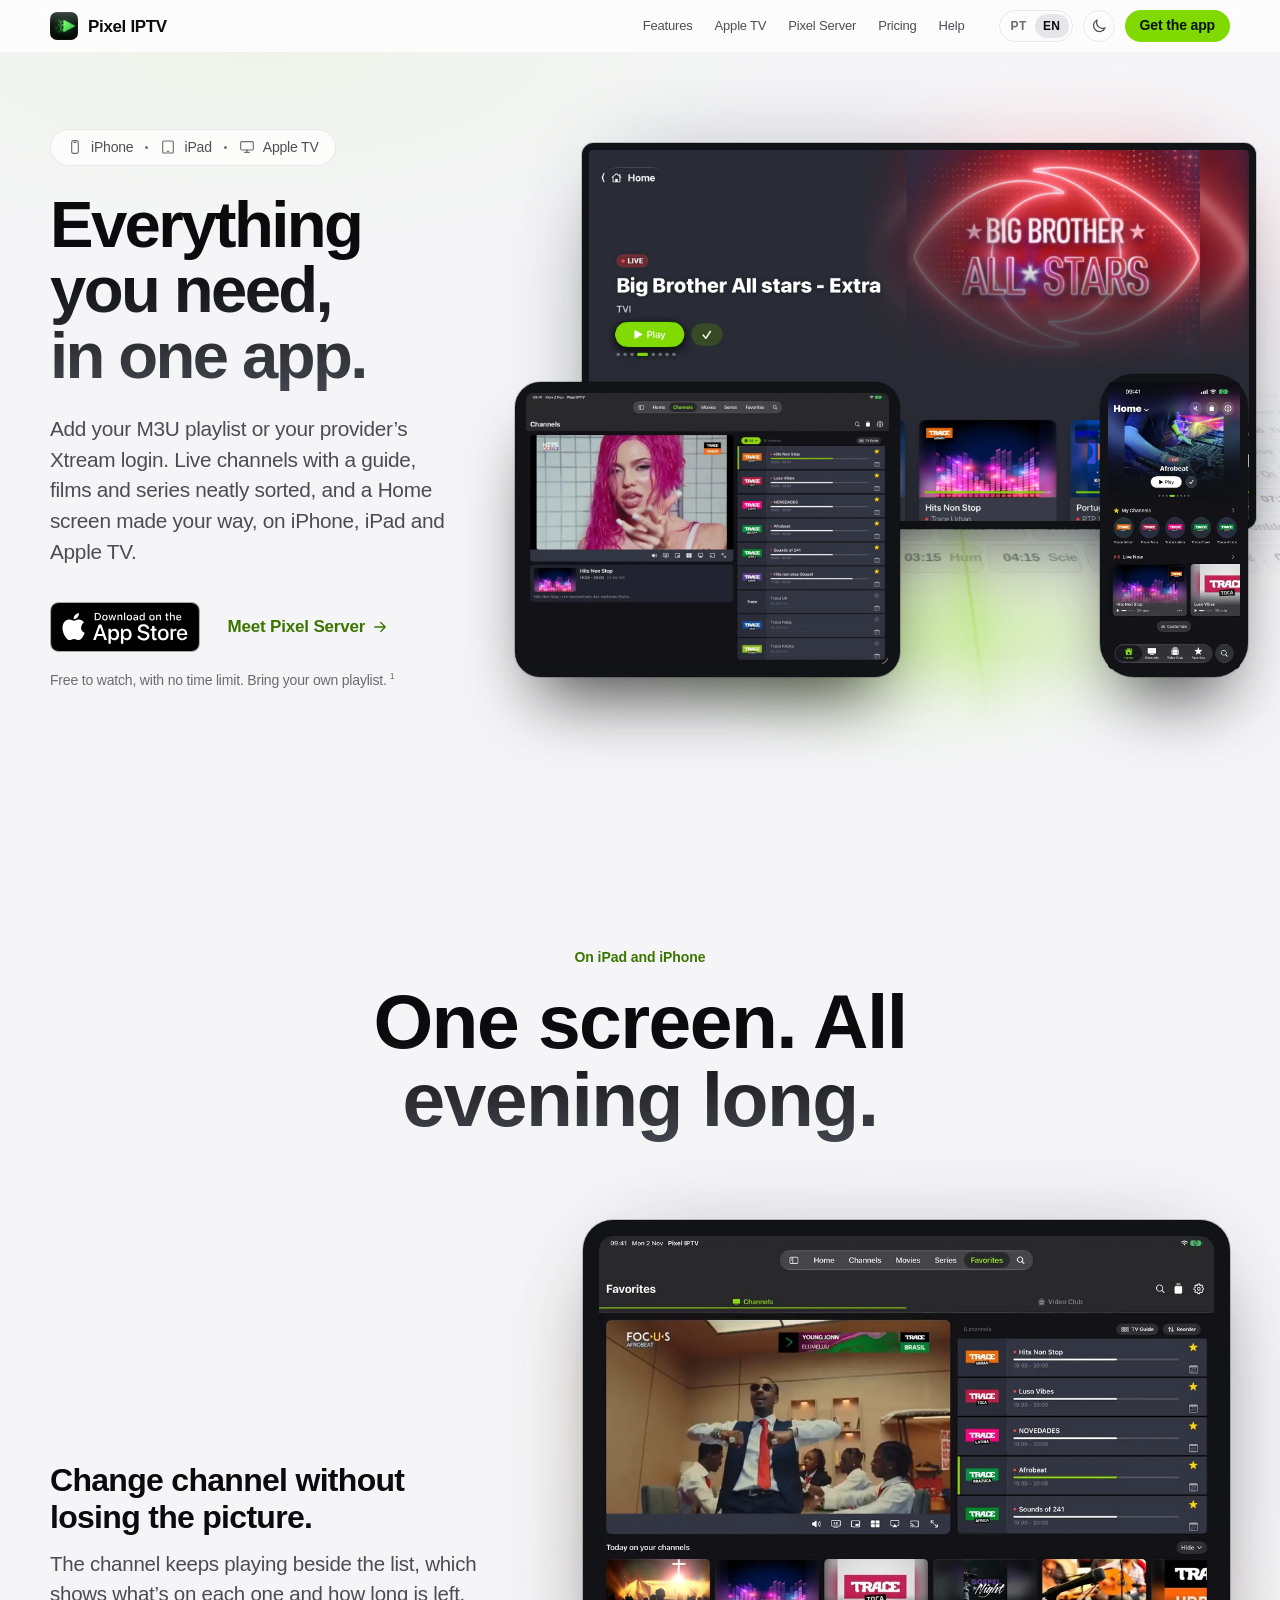
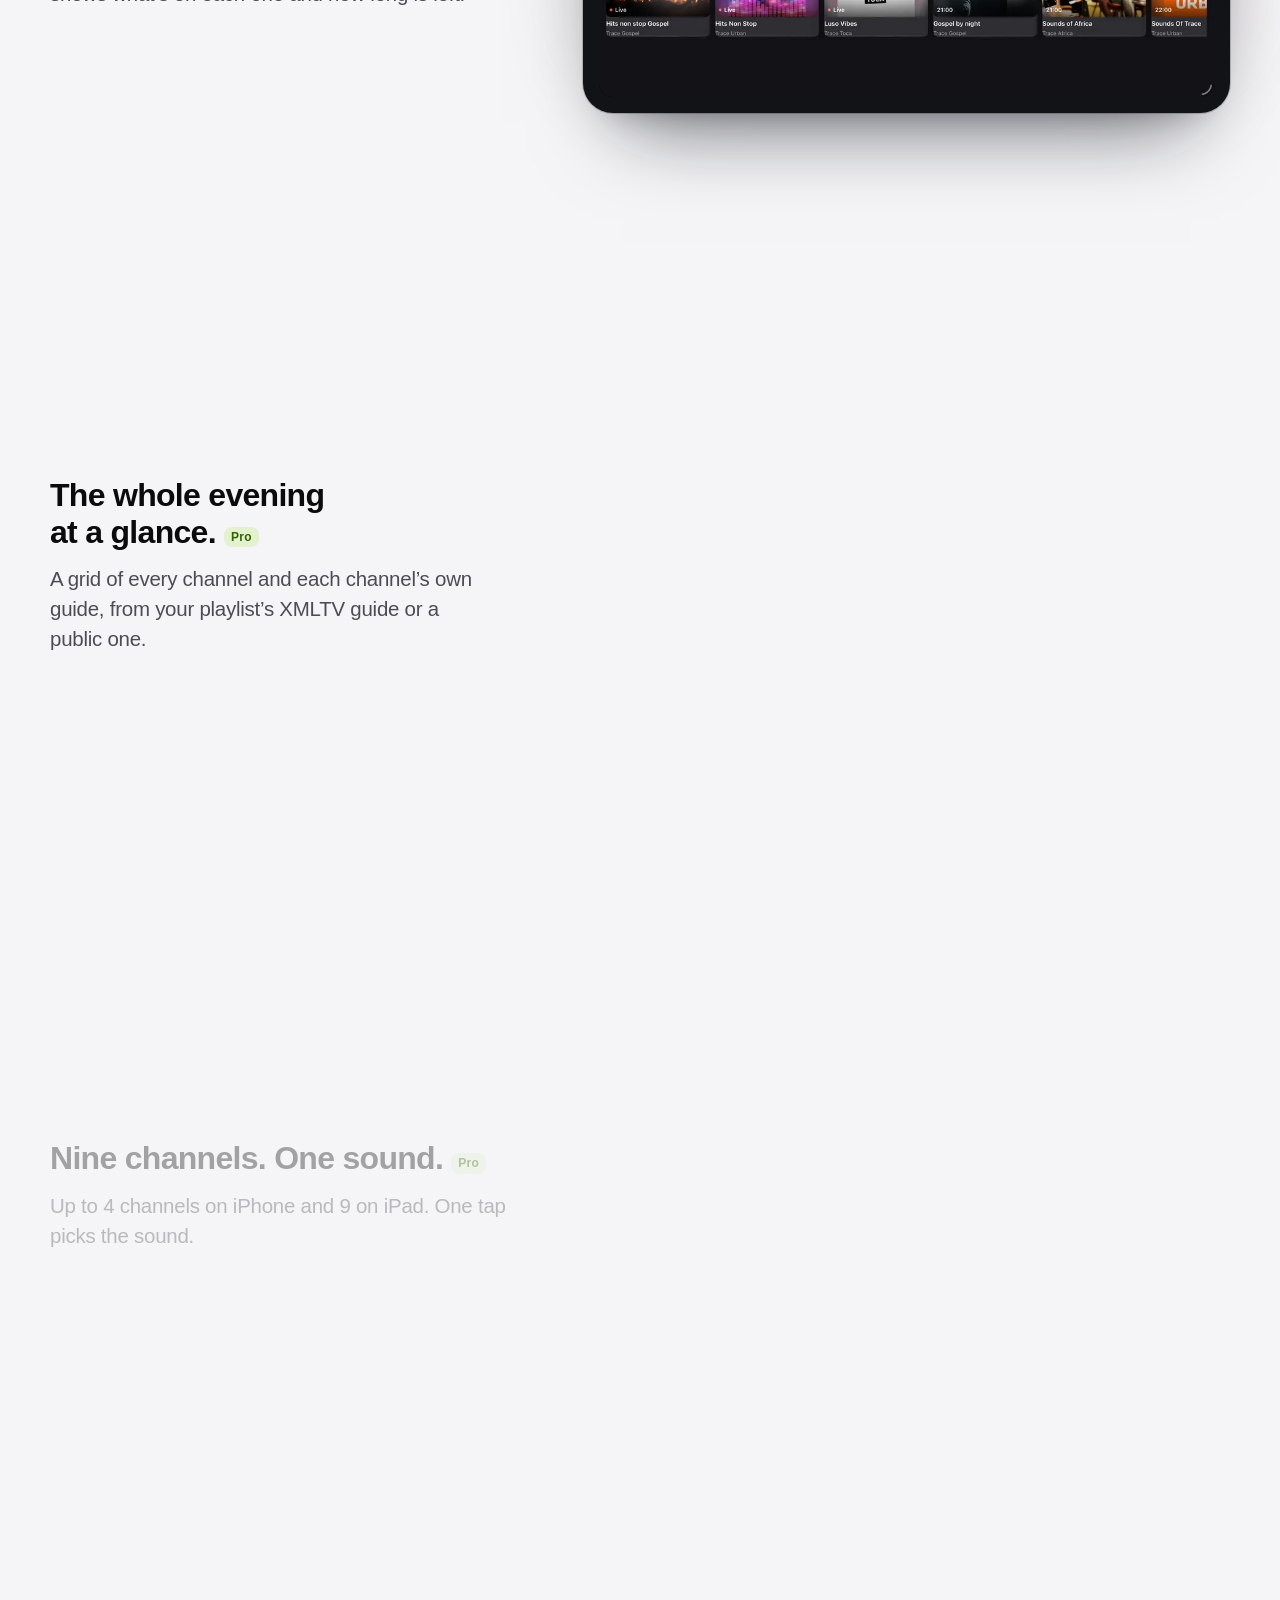
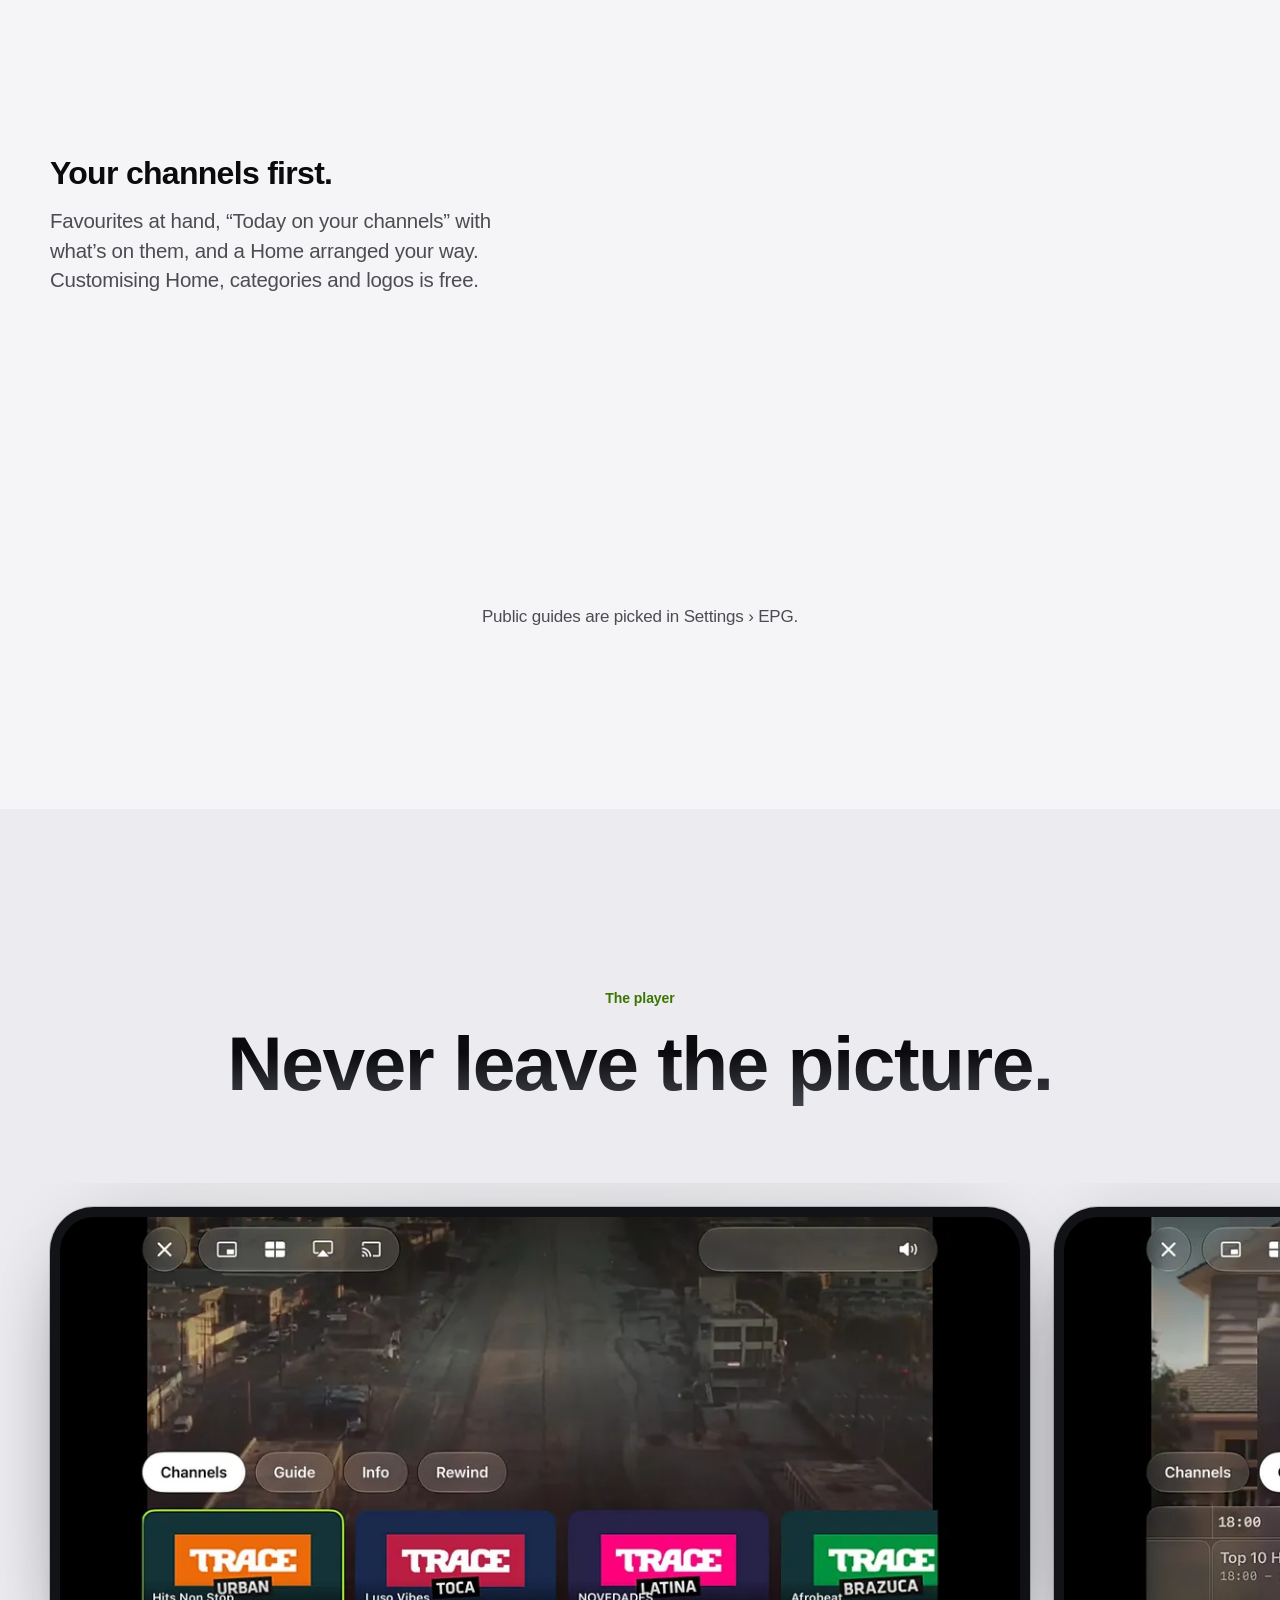
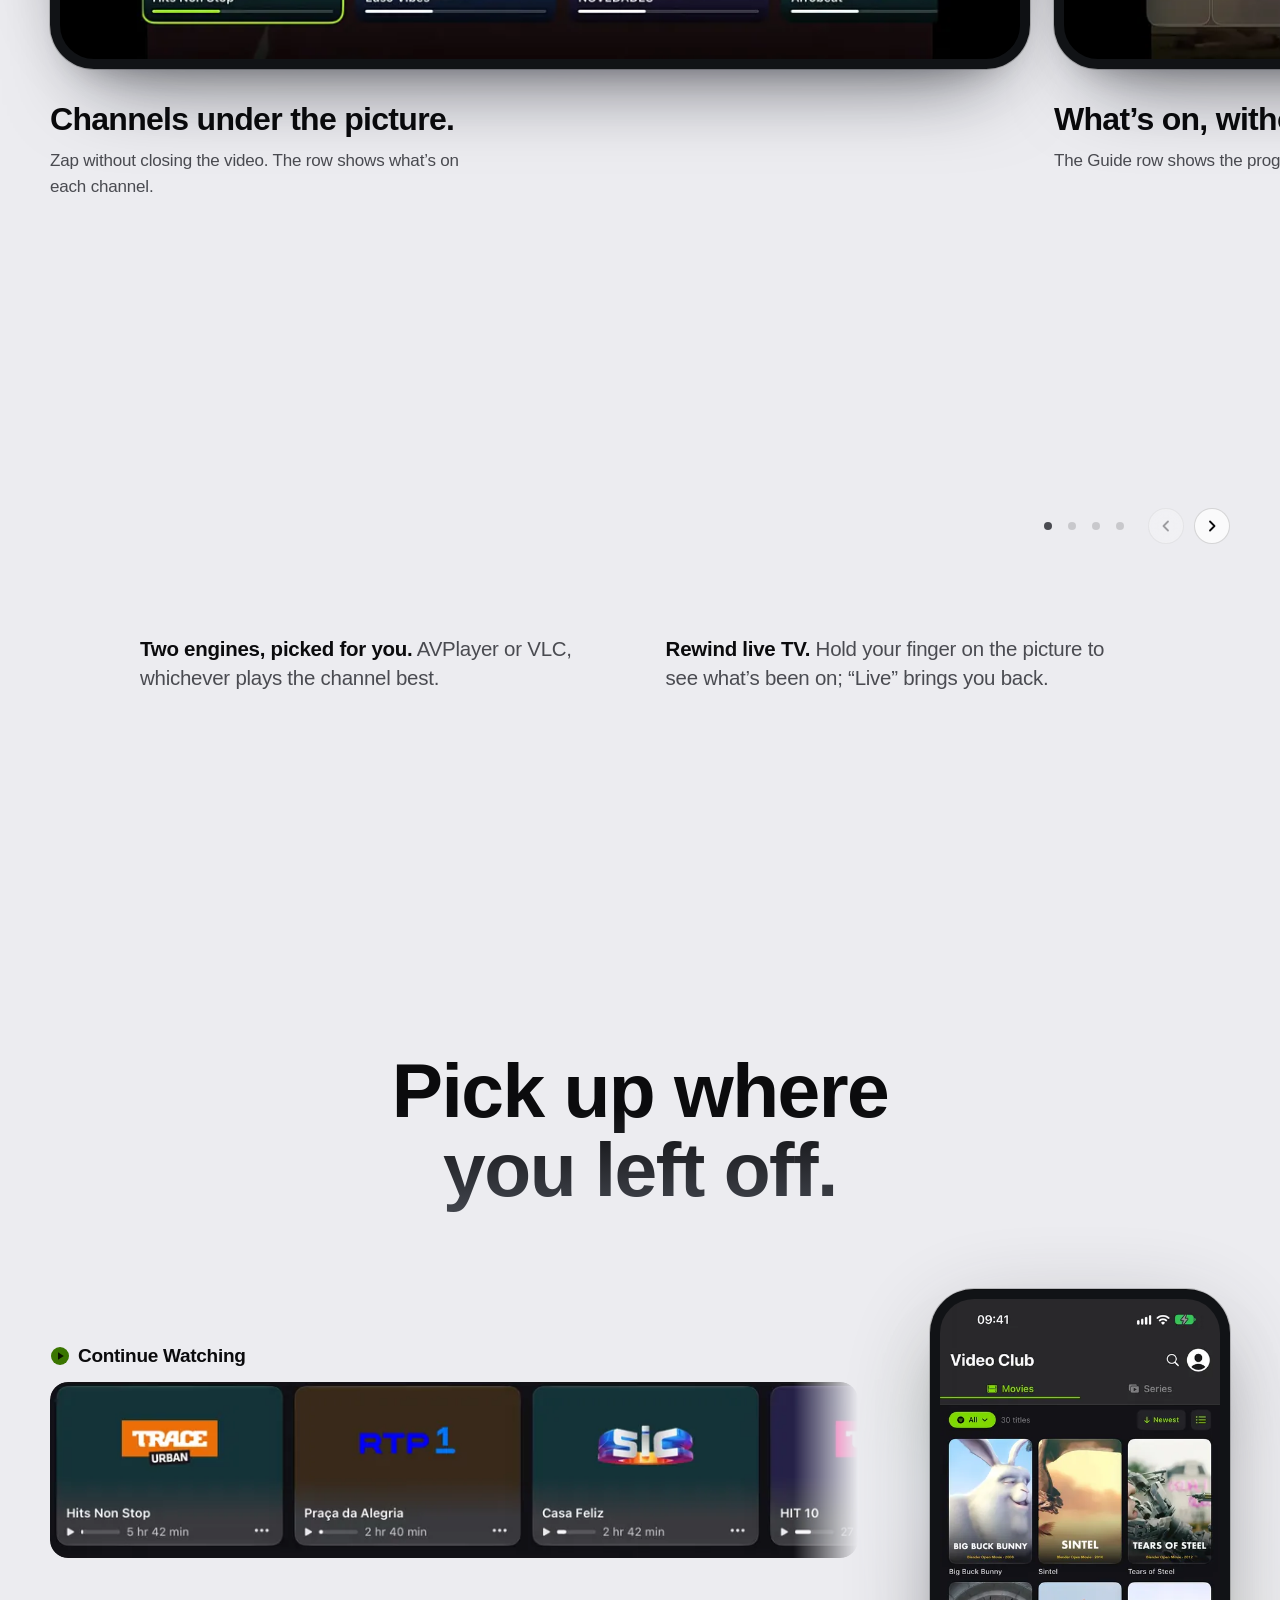
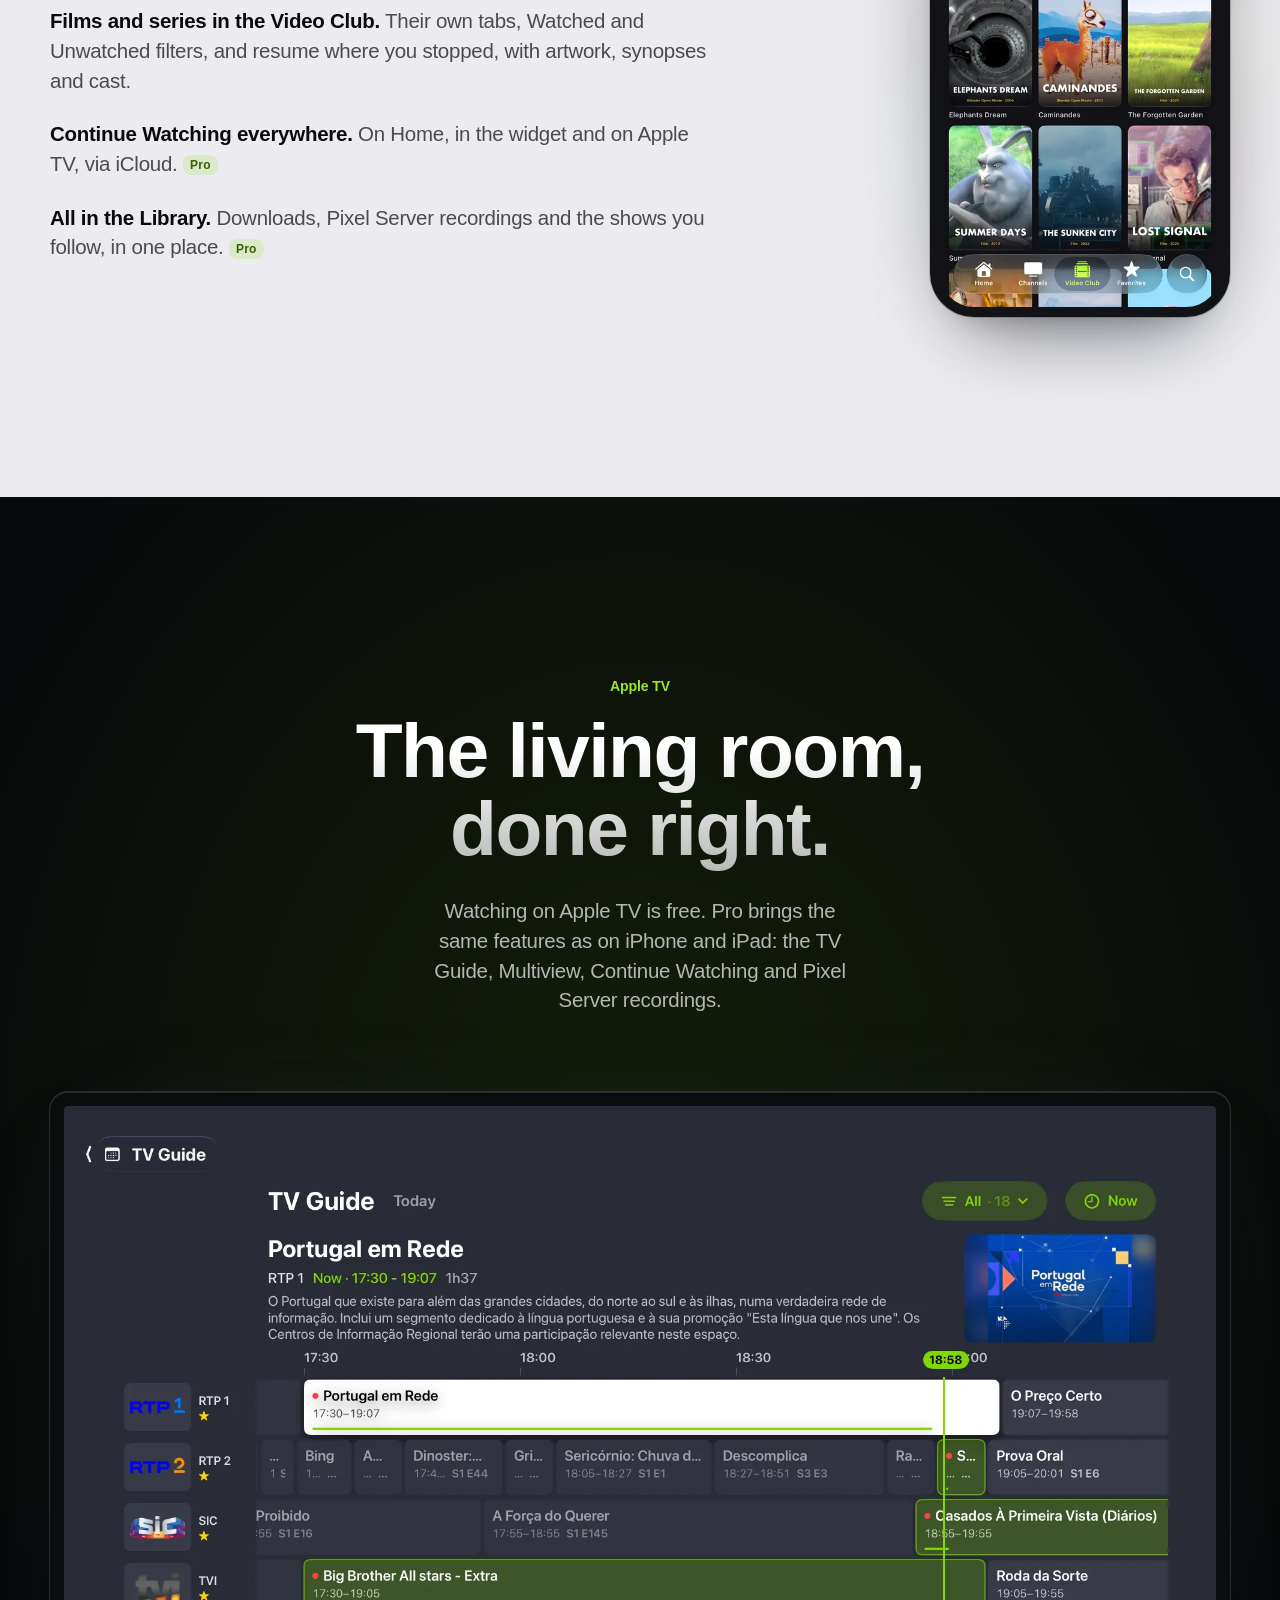
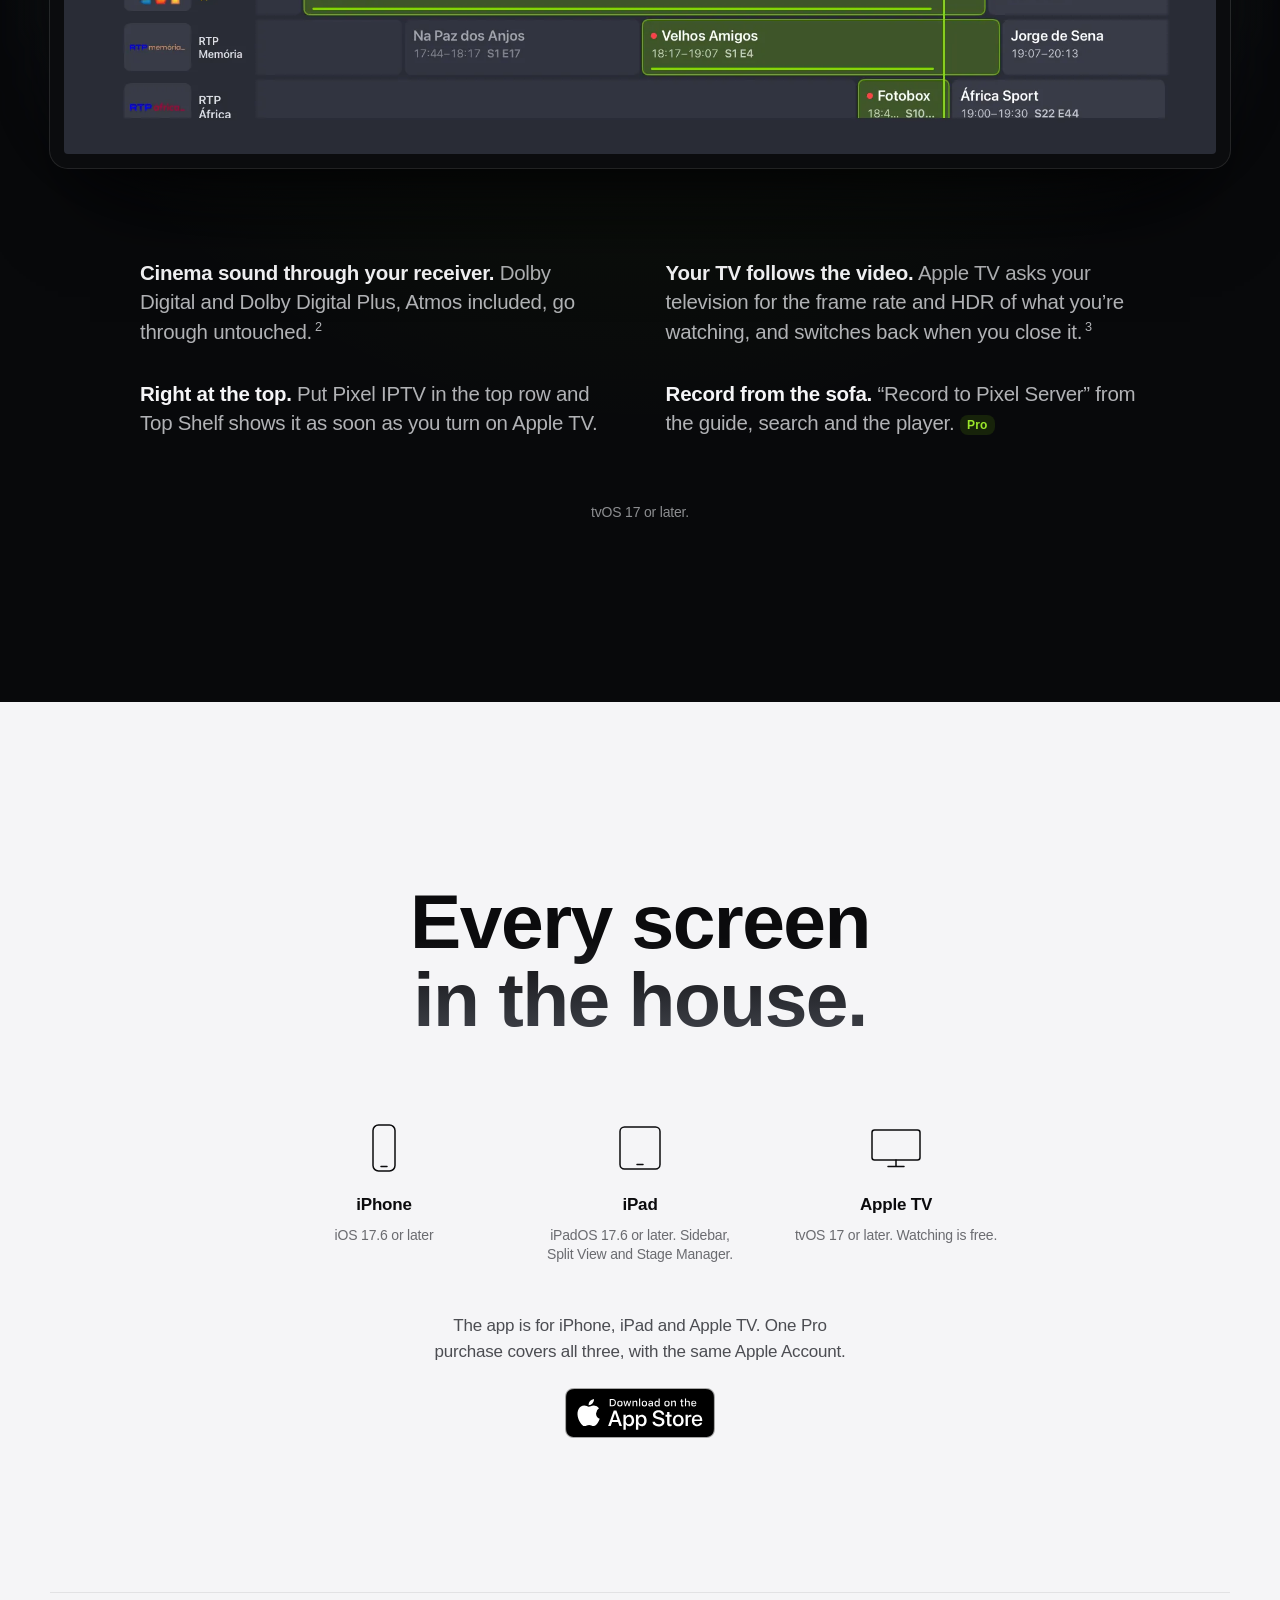
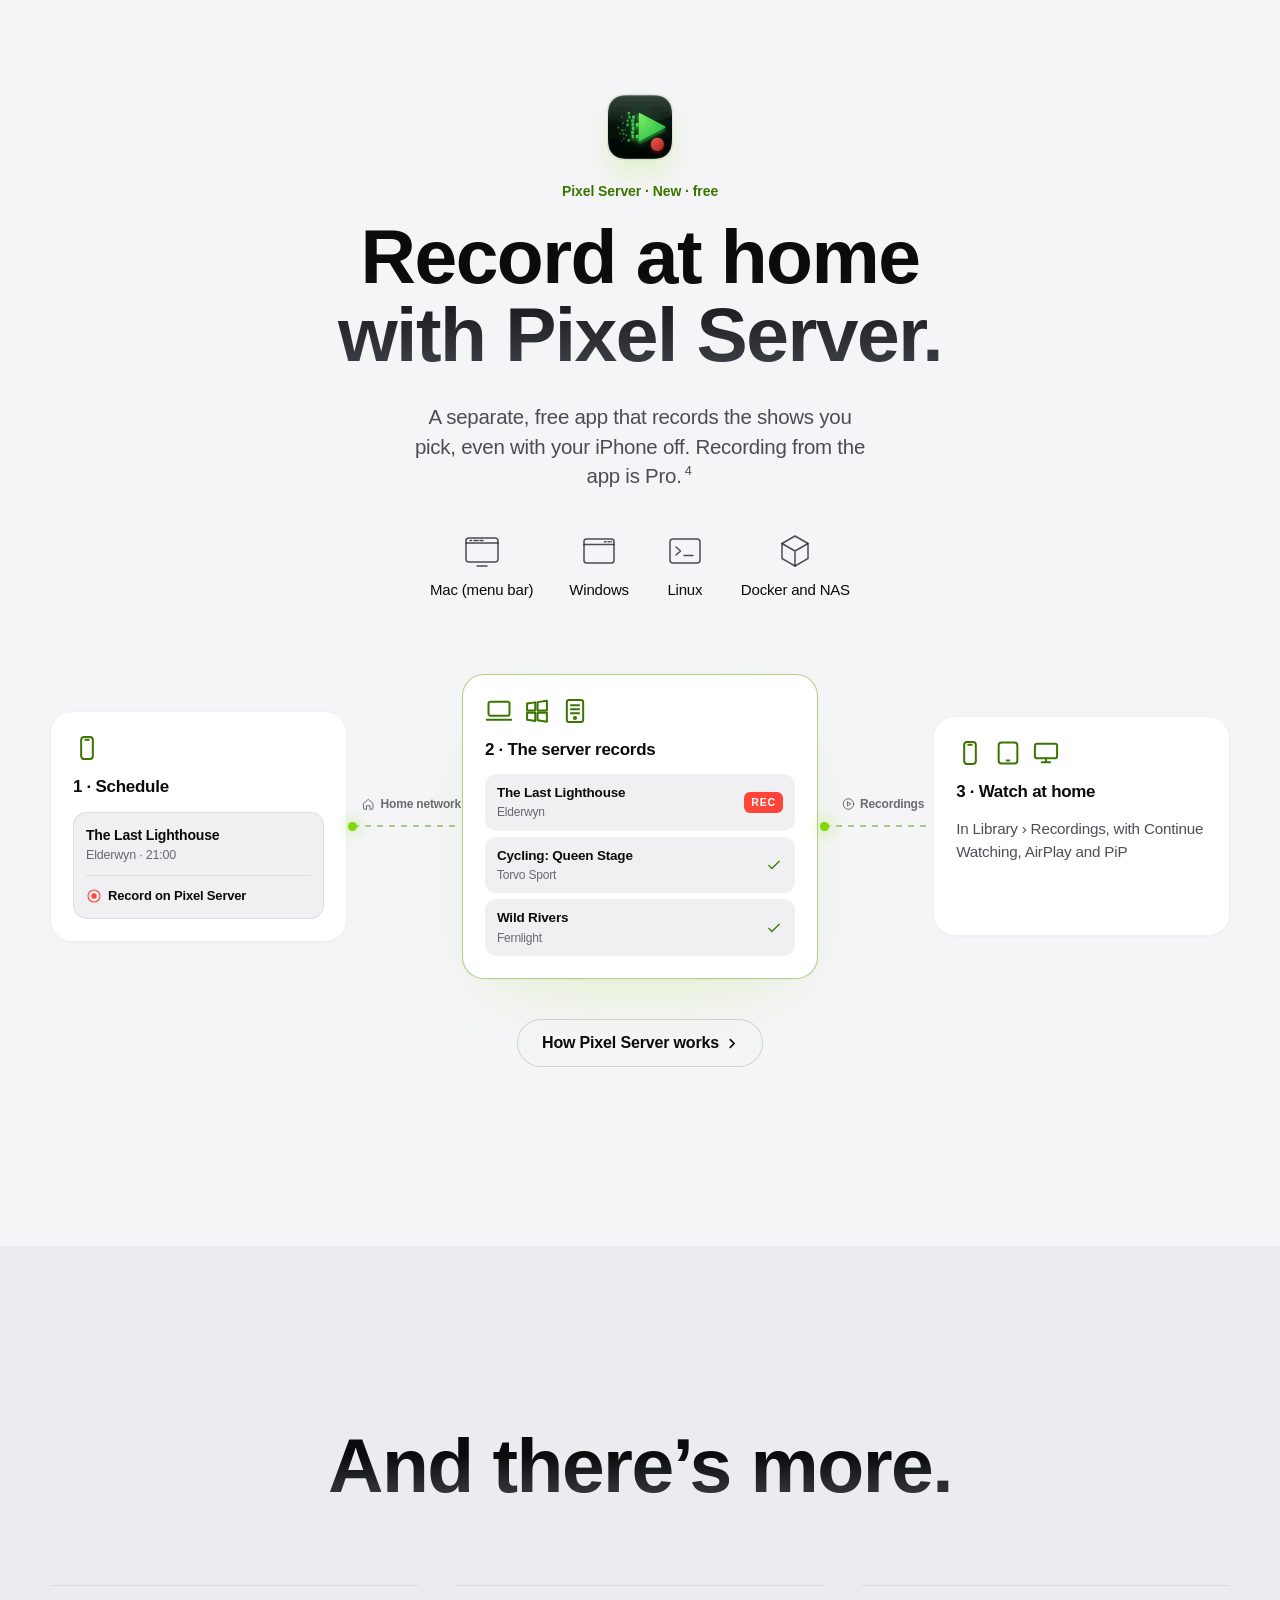
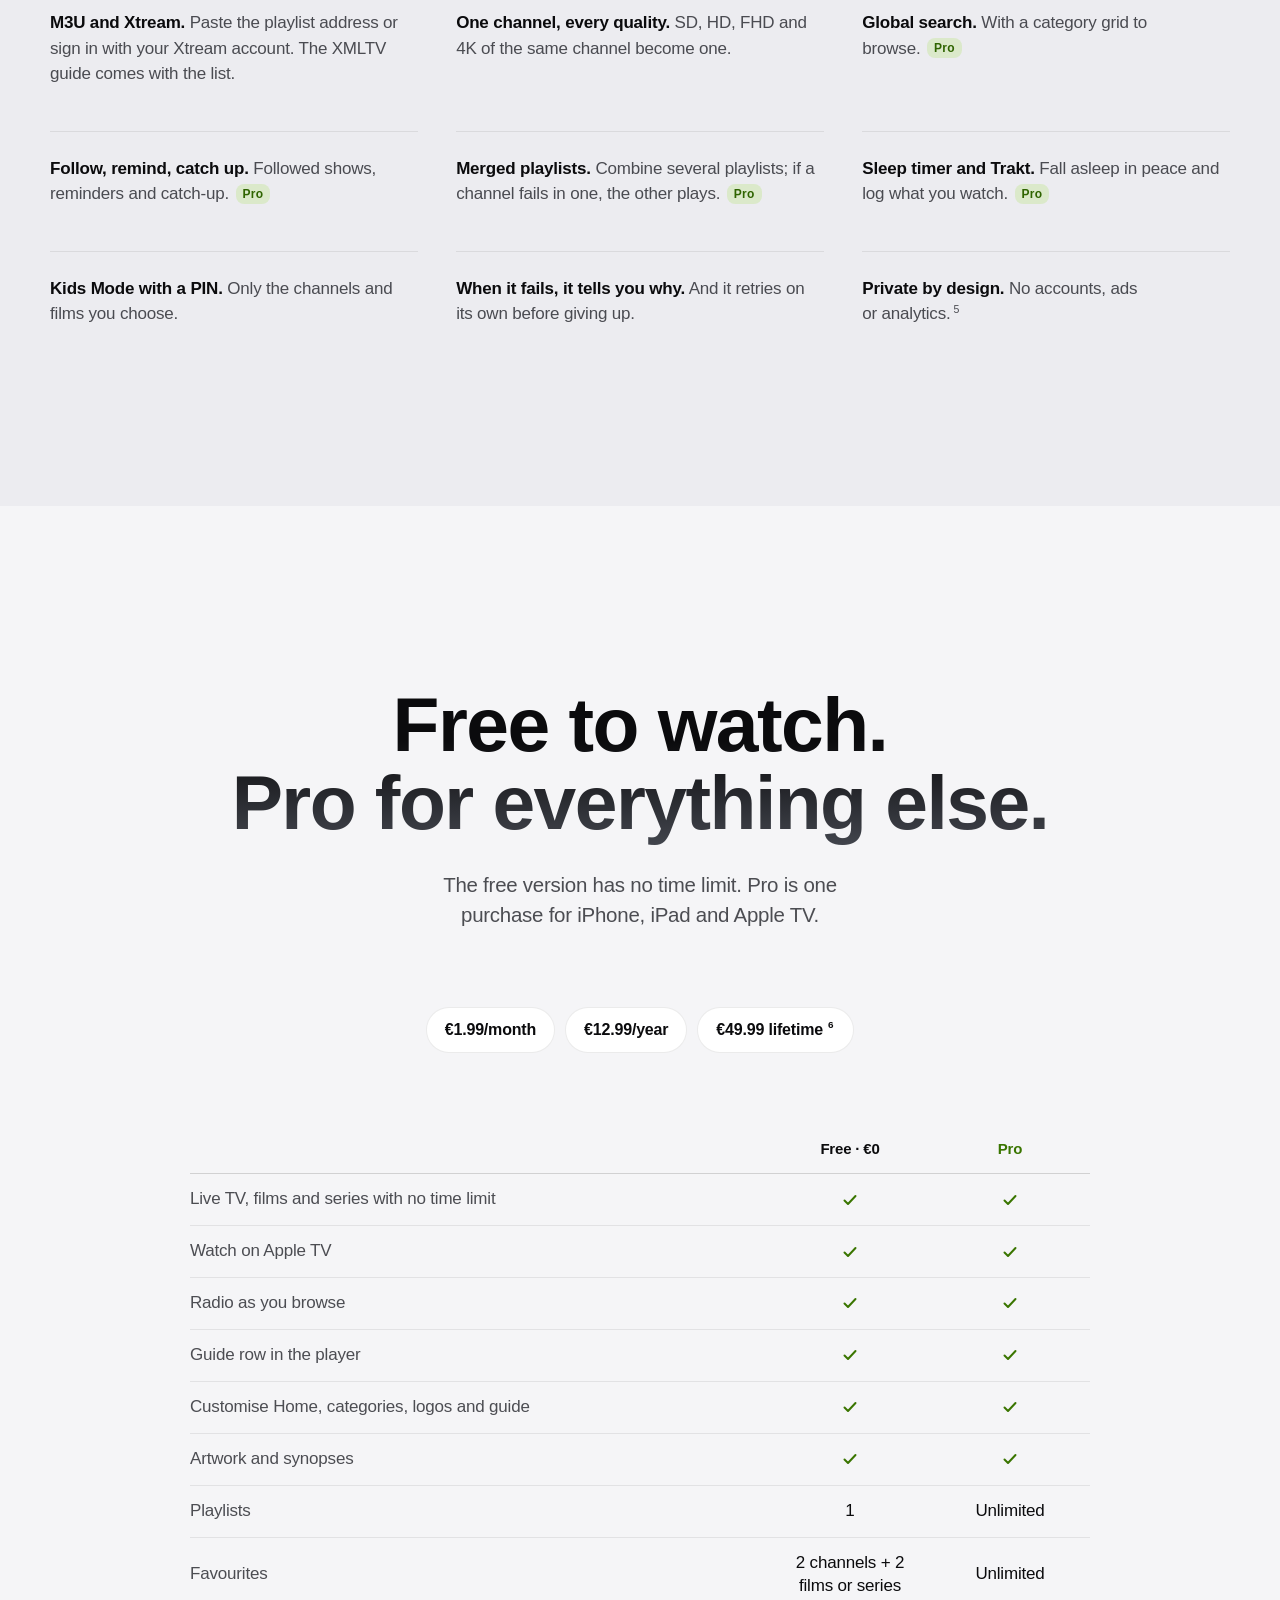
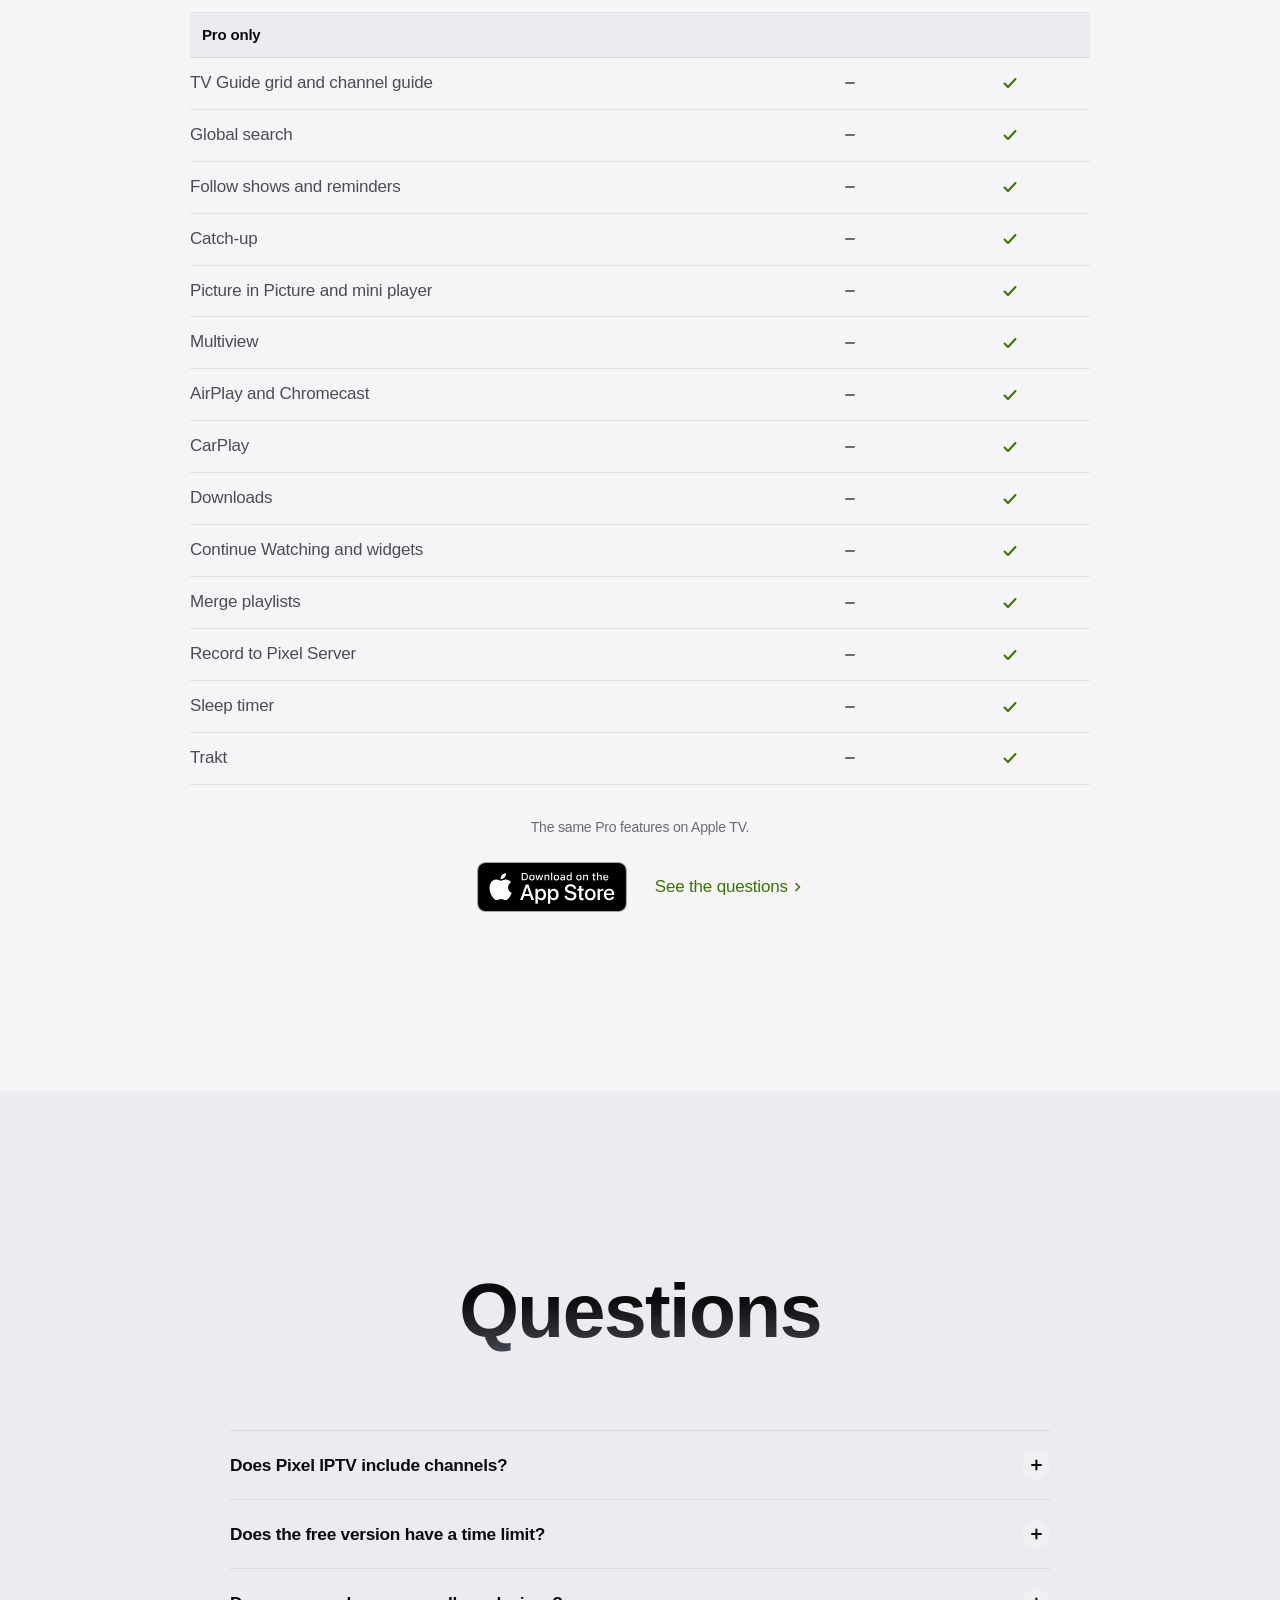
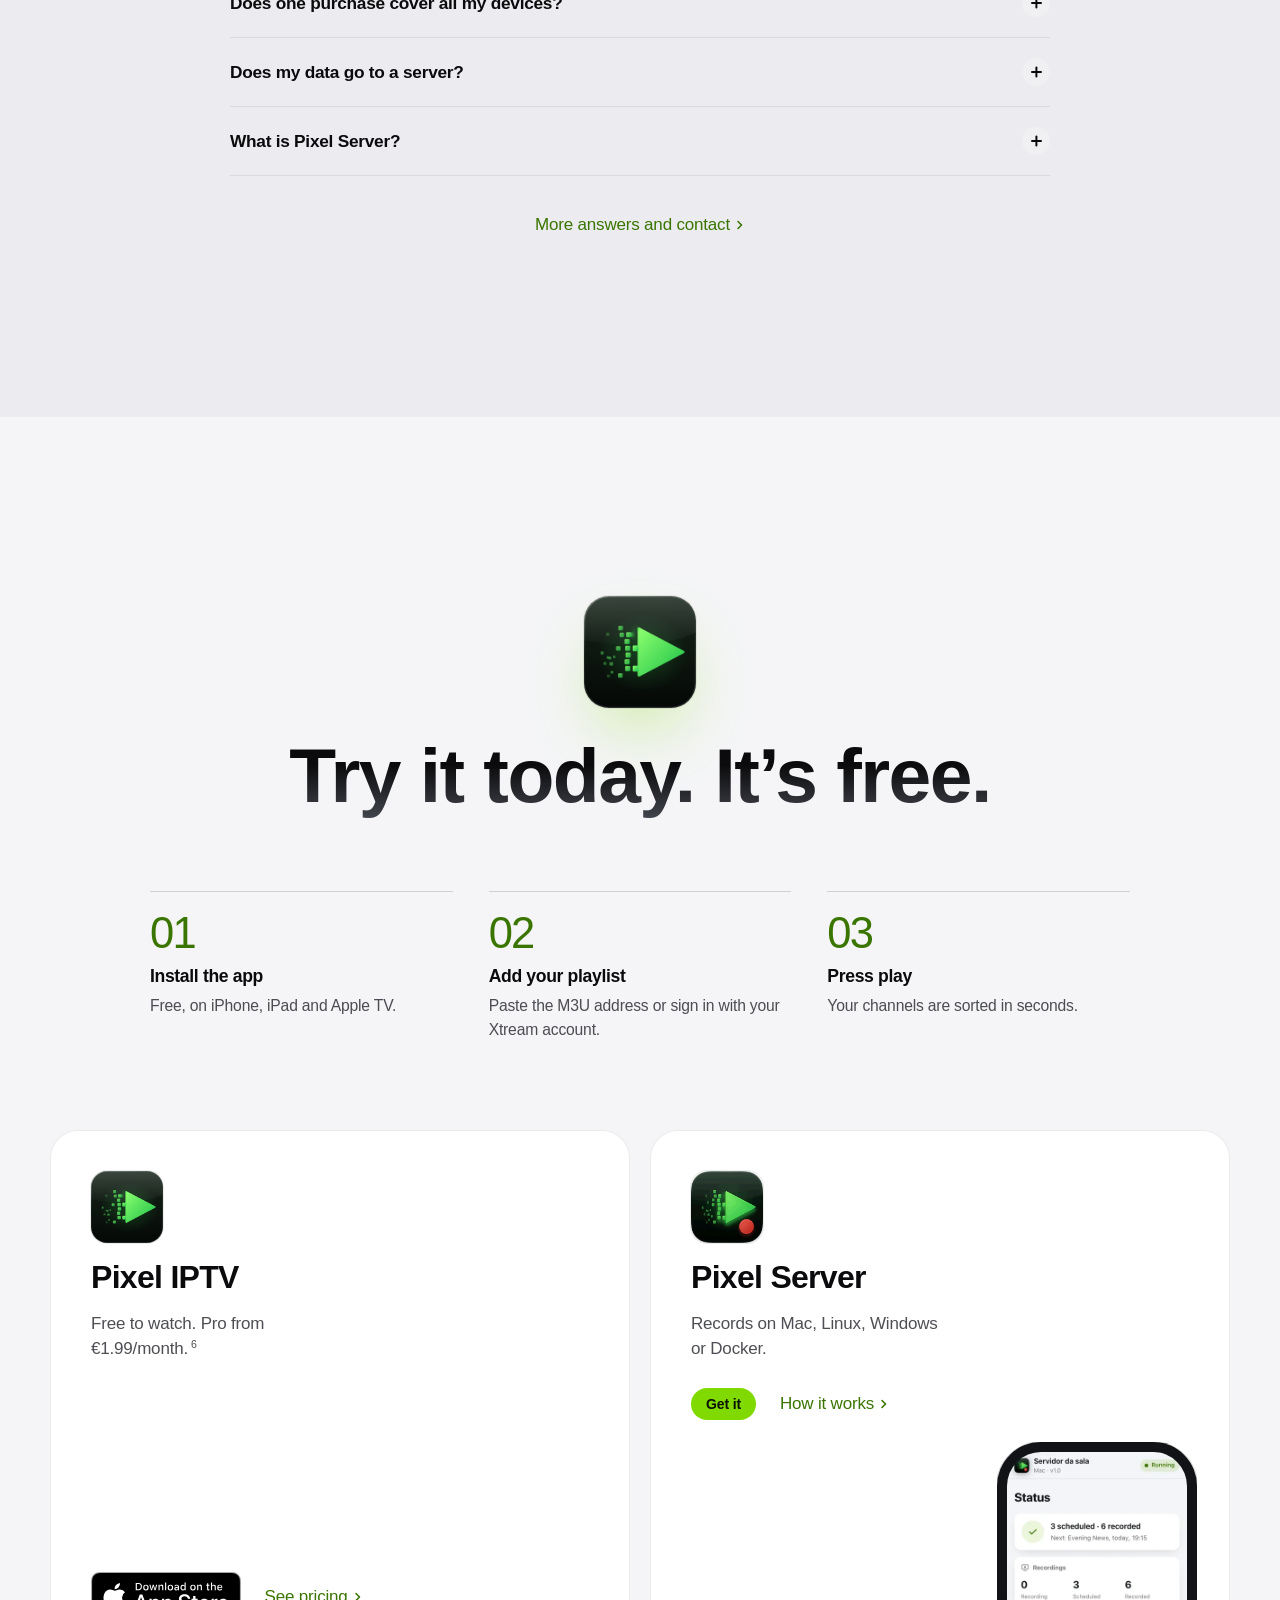
==== commit 88f07ab9: "Multiview do iPad com nove canais, Continuar a Ver com canais em direto, nitidez no vídeo das fotos " ====
--- a/index.html
+++ b/index.html
@@ -29,7 +29,7 @@
 <link rel="icon" type="image/png" href="favicon-32.png" sizes="32x32">
 <link rel="apple-touch-icon" href="apple-touch-icon.png">
 <script>(function(){var d=document.documentElement,l=null,m=null;d.className+=' js';try{var q=new URLSearchParams(location.search),p=q.get('lang');m=q.get('theme');if(p==='pt'||p==='en')localStorage.setItem('pixel-iptv-lang',p);l=localStorage.getItem('pixel-iptv-lang');if(m!=='light'&&m!=='dark')m=localStorage.getItem('pixel-iptv-theme')}catch(e){}if(m==='light'||m==='dark')d.setAttribute('data-theme',m);if(l!=='pt'&&l!=='en'){l='en';var a=navigator.languages||[navigator.language||''];for(var i=0;i<a.length;i++){if(/^pt/i.test(a[i])){l='pt';break}if(/^en/i.test(a[i]))break}}d.lang=l==='pt'?'pt-PT':'en'})()</script>
-<link rel="stylesheet" href="assets/site.css?v=20261114a">
+<link rel="stylesheet" href="assets/site.css?v=20261119a">
 <script type="application/ld+json">{"@context": "https://schema.org", "@type": "SoftwareApplication", "name": "Pixel IPTV", "alternateName": "Pixel IPTV: Player M3U Xtream", "applicationCategory": "EntertainmentApplication", "operatingSystem": "iOS 17.6, iPadOS 17.6, tvOS 17", "softwareVersion": "2.5", "url": "https://www.pixeliptv.pt/", "downloadUrl": "https://apps.apple.com/app/id6773107337", "installUrl": "https://apps.apple.com/app/id6773107337", "image": "https://www.pixeliptv.pt/assets/img/app-icon-512.png", "screenshot": "https://www.pixeliptv.pt/assets/img/en/iphone-home-920.jpg", "author": {"@type": "Organization", "name": "HDAIO"}, "offers": {"@type": "Offer", "price": "0", "priceCurrency": "EUR"}, "description": "Pixel IPTV is a media player for iPhone, iPad and Apple TV. Add your own M3U playlist or Xtream Codes login. It provides no channels, playlists or content."}</script>
 </head>
 <body>
@@ -87,8 +87,8 @@
         <div class="story-stage glow" aria-hidden="false">
           <div class="dev ipad"><div class="screen">
           <div class="story-shot" data-step="1" data-active><picture lang="pt-PT"><source type="image/webp" srcset="assets/img/pt/ipad-channels-1000.webp 1000w, assets/img/pt/ipad-channels-1800.webp 1800w" sizes="(max-width:734px) 92vw, (max-width:1068px) 46vw, 640px"><img src="assets/img/pt/ipad-channels-1000.jpg" srcset="assets/img/pt/ipad-channels-1000.jpg 1000w, assets/img/pt/ipad-channels-1800.jpg 1800w" sizes="(max-width:734px) 92vw, (max-width:1068px) 46vw, 640px" width="1000" height="750" alt="Pixel IPTV no iPad: o Trace Urban a tocar ao lado da lista dos canais Trace" loading="lazy" decoding="async"></picture><picture lang="en"><source type="image/webp" srcset="assets/img/en/ipad-channels-1000.webp 1000w, assets/img/en/ipad-channels-1800.webp 1800w" sizes="(max-width:734px) 92vw, (max-width:1068px) 46vw, 640px"><img src="assets/img/en/ipad-channels-1000.jpg" srcset="assets/img/en/ipad-channels-1000.jpg 1000w, assets/img/en/ipad-channels-1800.jpg 1800w" sizes="(max-width:734px) 92vw, (max-width:1068px) 46vw, 640px" width="1000" height="750" alt="Pixel IPTV on iPad: Trace Urban playing beside the list of Trace channels" loading="lazy" decoding="async"></picture></div>
-          <div class="story-shot" data-step="2"><picture lang="pt-PT"><source type="image/webp" srcset="assets/img/pt/ipad-guide-1000.webp 1000w, assets/img/pt/ipad-guide-1800.webp 1800w" sizes="(max-width:734px) 92vw, (max-width:1068px) 46vw, 640px"><img src="assets/img/pt/ipad-guide-1000.jpg" srcset="assets/img/pt/ipad-guide-1000.jpg 1000w, assets/img/pt/ipad-guide-1800.jpg 1800w" sizes="(max-width:734px) 92vw, (max-width:1068px) 46vw, 640px" width="1000" height="750" alt="Pixel IPTV no iPad: Guia TV em grelha com a RTP, a SIC, a TVI, a CNN Portugal e os Trace, e a linha da hora atual" loading="lazy" decoding="async"></picture><picture lang="en"><source type="image/webp" srcset="assets/img/en/ipad-guide-1000.webp 1000w, assets/img/en/ipad-guide-1800.webp 1800w" sizes="(max-width:734px) 92vw, (max-width:1068px) 46vw, 640px"><img src="assets/img/en/ipad-guide-1000.jpg" srcset="assets/img/en/ipad-guide-1000.jpg 1000w, assets/img/en/ipad-guide-1800.jpg 1800w" sizes="(max-width:734px) 92vw, (max-width:1068px) 46vw, 640px" width="1000" height="750" alt="Pixel IPTV on iPad: TV Guide grid with RTP, SIC, TVI, CNN Portugal and the Trace channels, and the current-time line" loading="lazy" decoding="async"></picture></div>
-          <div class="story-shot" data-step="3"><picture lang="pt-PT"><source type="image/webp" srcset="assets/img/pt/ipad-multiview-1000.webp 1000w, assets/img/pt/ipad-multiview-1800.webp 1800w" sizes="(max-width:734px) 92vw, (max-width:1068px) 46vw, 640px"><img src="assets/img/pt/ipad-multiview-1000.jpg" srcset="assets/img/pt/ipad-multiview-1000.jpg 1000w, assets/img/pt/ipad-multiview-1800.jpg 1800w" sizes="(max-width:734px) 92vw, (max-width:1068px) 46vw, 640px" width="1000" height="750" alt="Pixel IPTV no iPad: Multiview com quatro canais Trace a tocar ao mesmo tempo e lugares livres para mais" loading="lazy" decoding="async"></picture><picture lang="en"><source type="image/webp" srcset="assets/img/en/ipad-multiview-1000.webp 1000w, assets/img/en/ipad-multiview-1800.webp 1800w" sizes="(max-width:734px) 92vw, (max-width:1068px) 46vw, 640px"><img src="assets/img/en/ipad-multiview-1000.jpg" srcset="assets/img/en/ipad-multiview-1000.jpg 1000w, assets/img/en/ipad-multiview-1800.jpg 1800w" sizes="(max-width:734px) 92vw, (max-width:1068px) 46vw, 640px" width="1000" height="750" alt="Pixel IPTV on iPad: Multiview with four Trace channels playing at once and free slots for more" loading="lazy" decoding="async"></picture></div>
+          <div class="story-shot" data-step="2"><picture lang="pt-PT"><source type="image/webp" srcset="assets/img/pt/ipad-guide-1000.webp 1000w, assets/img/pt/ipad-guide-1800.webp 1800w" sizes="(max-width:734px) 92vw, (max-width:1068px) 46vw, 640px"><img src="assets/img/pt/ipad-guide-1000.jpg" srcset="assets/img/pt/ipad-guide-1000.jpg 1000w, assets/img/pt/ipad-guide-1800.jpg 1800w" sizes="(max-width:734px) 92vw, (max-width:1068px) 46vw, 640px" width="1000" height="750" alt="Pixel IPTV no iPad: Guia TV em grelha com a RTP, a SIC, a TVI, a CNN Portugal e os Trace, e a linha da hora atual" loading="lazy" decoding="async"></picture><picture lang="en"><source type="image/webp" srcset="assets/img/en/ipad-guide-1000.webp 1000w, assets/img/en/ipad-guide-1800.webp 1800w" sizes="(max-width:734px) 92vw, (max-width:1068px) 46vw, 640px"><img src="assets/img/en/ipad-guide-1000.jpg" srcset="assets/img/en/ipad-guide-1000.jpg 1000w, assets/img/en/ipad-guide-1800.jpg 1800w" sizes="(max-width:734px) 92vw, (max-width:1068px) 46vw, 640px" width="1000" height="750" alt="Pixel IPTV on iPad: TV Guide grid with RTP, SIC, TVI, CNN Portugal and the Trace channels, and the current-time line" loading="lazy" decoding="async"></picture><video class="loop" lang="pt-PT" data-src="assets/video/pt/ipad-guide.mp4" muted loop playsinline preload="none" disablepictureinpicture disableremoteplayback aria-hidden="true"></video><video class="loop" lang="en" data-src="assets/video/en/ipad-guide.mp4" muted loop playsinline preload="none" disablepictureinpicture disableremoteplayback aria-hidden="true"></video></div>
+          <div class="story-shot" data-step="3"><picture lang="pt-PT"><source type="image/webp" srcset="assets/img/pt/ipad-multiview-1000.webp 1000w, assets/img/pt/ipad-multiview-1800.webp 1800w" sizes="(max-width:734px) 92vw, (max-width:1068px) 46vw, 640px"><img src="assets/img/pt/ipad-multiview-1000.jpg" srcset="assets/img/pt/ipad-multiview-1000.jpg 1000w, assets/img/pt/ipad-multiview-1800.jpg 1800w" sizes="(max-width:734px) 92vw, (max-width:1068px) 46vw, 640px" width="1000" height="750" alt="Pixel IPTV no iPad: Multiview com nove canais a tocar ao mesmo tempo, os Trace e canais portugueses (RTP, SIC, Porto Canal)" loading="lazy" decoding="async"></picture><picture lang="en"><source type="image/webp" srcset="assets/img/en/ipad-multiview-1000.webp 1000w, assets/img/en/ipad-multiview-1800.webp 1800w" sizes="(max-width:734px) 92vw, (max-width:1068px) 46vw, 640px"><img src="assets/img/en/ipad-multiview-1000.jpg" srcset="assets/img/en/ipad-multiview-1000.jpg 1000w, assets/img/en/ipad-multiview-1800.jpg 1800w" sizes="(max-width:734px) 92vw, (max-width:1068px) 46vw, 640px" width="1000" height="750" alt="Pixel IPTV on iPad: Multiview with nine channels playing at once, the Trace channels and Portuguese ones (RTP, SIC, Porto Canal)" loading="lazy" decoding="async"></picture></div>
           <div class="story-shot" data-step="4"><picture lang="pt-PT"><source type="image/webp" srcset="assets/img/pt/ipad-favorites-1000.webp 1000w, assets/img/pt/ipad-favorites-1800.webp 1800w" sizes="(max-width:734px) 92vw, (max-width:1068px) 46vw, 640px"><img src="assets/img/pt/ipad-favorites-1000.jpg" srcset="assets/img/pt/ipad-favorites-1000.jpg 1000w, assets/img/pt/ipad-favorites-1800.jpg 1800w" sizes="(max-width:734px) 92vw, (max-width:1068px) 46vw, 640px" width="1000" height="750" alt="Pixel IPTV no iPad: Favoritos com os canais Trace, o leitor ao lado da lista e Hoje nos teus canais" loading="lazy" decoding="async"></picture><picture lang="en"><source type="image/webp" srcset="assets/img/en/ipad-favorites-1000.webp 1000w, assets/img/en/ipad-favorites-1800.webp 1800w" sizes="(max-width:734px) 92vw, (max-width:1068px) 46vw, 640px"><img src="assets/img/en/ipad-favorites-1000.jpg" srcset="assets/img/en/ipad-favorites-1000.jpg 1000w, assets/img/en/ipad-favorites-1800.jpg 1800w" sizes="(max-width:734px) 92vw, (max-width:1068px) 46vw, 640px" width="1000" height="750" alt="Pixel IPTV on iPad: Favourites with the Trace channels, the player beside the list, and Today on your channels" loading="lazy" decoding="async"></picture></div>
           </div></div>
         </div>
@@ -99,12 +99,12 @@
           <p class="tout"><span lang="pt-PT">O canal continua a tocar ao lado da lista, que mostra o que está a dar em cada um e quanto falta.</span><span lang="en">The channel keeps playing beside the list, which shows what’s on each one and how long is left.</span></p>
         </li>
         <li class="story-step" data-step="2">
-          <figure class="story-fig glow"><div class="dev ipad"><div class="screen"><picture lang="pt-PT"><source type="image/webp" srcset="assets/img/pt/ipad-guide-1000.webp 1000w, assets/img/pt/ipad-guide-1800.webp 1800w" sizes="(max-width:734px) 92vw, (max-width:1068px) 46vw, 640px"><img src="assets/img/pt/ipad-guide-1000.jpg" srcset="assets/img/pt/ipad-guide-1000.jpg 1000w, assets/img/pt/ipad-guide-1800.jpg 1800w" sizes="(max-width:734px) 92vw, (max-width:1068px) 46vw, 640px" width="1000" height="750" alt="Pixel IPTV no iPad: Guia TV em grelha com a RTP, a SIC, a TVI, a CNN Portugal e os Trace, e a linha da hora atual" loading="lazy" decoding="async"></picture><picture lang="en"><source type="image/webp" srcset="assets/img/en/ipad-guide-1000.webp 1000w, assets/img/en/ipad-guide-1800.webp 1800w" sizes="(max-width:734px) 92vw, (max-width:1068px) 46vw, 640px"><img src="assets/img/en/ipad-guide-1000.jpg" srcset="assets/img/en/ipad-guide-1000.jpg 1000w, assets/img/en/ipad-guide-1800.jpg 1800w" sizes="(max-width:734px) 92vw, (max-width:1068px) 46vw, 640px" width="1000" height="750" alt="Pixel IPTV on iPad: TV Guide grid with RTP, SIC, TVI, CNN Portugal and the Trace channels, and the current-time line" loading="lazy" decoding="async"></picture></div></div></figure>
+          <figure class="story-fig glow"><div class="dev ipad"><div class="screen"><picture lang="pt-PT"><source type="image/webp" srcset="assets/img/pt/ipad-guide-1000.webp 1000w, assets/img/pt/ipad-guide-1800.webp 1800w" sizes="(max-width:734px) 92vw, (max-width:1068px) 46vw, 640px"><img src="assets/img/pt/ipad-guide-1000.jpg" srcset="assets/img/pt/ipad-guide-1000.jpg 1000w, assets/img/pt/ipad-guide-1800.jpg 1800w" sizes="(max-width:734px) 92vw, (max-width:1068px) 46vw, 640px" width="1000" height="750" alt="Pixel IPTV no iPad: Guia TV em grelha com a RTP, a SIC, a TVI, a CNN Portugal e os Trace, e a linha da hora atual" loading="lazy" decoding="async"></picture><picture lang="en"><source type="image/webp" srcset="assets/img/en/ipad-guide-1000.webp 1000w, assets/img/en/ipad-guide-1800.webp 1800w" sizes="(max-width:734px) 92vw, (max-width:1068px) 46vw, 640px"><img src="assets/img/en/ipad-guide-1000.jpg" srcset="assets/img/en/ipad-guide-1000.jpg 1000w, assets/img/en/ipad-guide-1800.jpg 1800w" sizes="(max-width:734px) 92vw, (max-width:1068px) 46vw, 640px" width="1000" height="750" alt="Pixel IPTV on iPad: TV Guide grid with RTP, SIC, TVI, CNN Portugal and the Trace channels, and the current-time line" loading="lazy" decoding="async"></picture><video class="loop" lang="pt-PT" data-src="assets/video/pt/ipad-guide.mp4" muted loop playsinline preload="none" disablepictureinpicture disableremoteplayback aria-hidden="true"></video><video class="loop" lang="en" data-src="assets/video/en/ipad-guide.mp4" muted loop playsinline preload="none" disablepictureinpicture disableremoteplayback aria-hidden="true"></video></div></div></figure>
           <h3><span lang="pt-PT">A noite inteira, num relance.</span><span lang="en">The whole evening at a glance.</span> <span class="pro">Pro</span></h3>
           <p class="tout"><span lang="pt-PT">A grelha de todos os canais e o guia de cada um, a partir do guia XMLTV da tua lista ou de um guia público.</span><span lang="en">A grid of every channel and each channel’s own guide, from your playlist’s XMLTV guide or a public one.</span></p>
         </li>
         <li class="story-step" data-step="3">
-          <figure class="story-fig glow"><div class="dev ipad"><div class="screen"><picture lang="pt-PT"><source type="image/webp" srcset="assets/img/pt/ipad-multiview-1000.webp 1000w, assets/img/pt/ipad-multiview-1800.webp 1800w" sizes="(max-width:734px) 92vw, (max-width:1068px) 46vw, 640px"><img src="assets/img/pt/ipad-multiview-1000.jpg" srcset="assets/img/pt/ipad-multiview-1000.jpg 1000w, assets/img/pt/ipad-multiview-1800.jpg 1800w" sizes="(max-width:734px) 92vw, (max-width:1068px) 46vw, 640px" width="1000" height="750" alt="Pixel IPTV no iPad: Multiview com quatro canais Trace a tocar ao mesmo tempo e lugares livres para mais" loading="lazy" decoding="async"></picture><picture lang="en"><source type="image/webp" srcset="assets/img/en/ipad-multiview-1000.webp 1000w, assets/img/en/ipad-multiview-1800.webp 1800w" sizes="(max-width:734px) 92vw, (max-width:1068px) 46vw, 640px"><img src="assets/img/en/ipad-multiview-1000.jpg" srcset="assets/img/en/ipad-multiview-1000.jpg 1000w, assets/img/en/ipad-multiview-1800.jpg 1800w" sizes="(max-width:734px) 92vw, (max-width:1068px) 46vw, 640px" width="1000" height="750" alt="Pixel IPTV on iPad: Multiview with four Trace channels playing at once and free slots for more" loading="lazy" decoding="async"></picture></div></div></figure>
+          <figure class="story-fig glow"><div class="dev ipad"><div class="screen"><picture lang="pt-PT"><source type="image/webp" srcset="assets/img/pt/ipad-multiview-1000.webp 1000w, assets/img/pt/ipad-multiview-1800.webp 1800w" sizes="(max-width:734px) 92vw, (max-width:1068px) 46vw, 640px"><img src="assets/img/pt/ipad-multiview-1000.jpg" srcset="assets/img/pt/ipad-multiview-1000.jpg 1000w, assets/img/pt/ipad-multiview-1800.jpg 1800w" sizes="(max-width:734px) 92vw, (max-width:1068px) 46vw, 640px" width="1000" height="750" alt="Pixel IPTV no iPad: Multiview com nove canais a tocar ao mesmo tempo, os Trace e canais portugueses (RTP, SIC, Porto Canal)" loading="lazy" decoding="async"></picture><picture lang="en"><source type="image/webp" srcset="assets/img/en/ipad-multiview-1000.webp 1000w, assets/img/en/ipad-multiview-1800.webp 1800w" sizes="(max-width:734px) 92vw, (max-width:1068px) 46vw, 640px"><img src="assets/img/en/ipad-multiview-1000.jpg" srcset="assets/img/en/ipad-multiview-1000.jpg 1000w, assets/img/en/ipad-multiview-1800.jpg 1800w" sizes="(max-width:734px) 92vw, (max-width:1068px) 46vw, 640px" width="1000" height="750" alt="Pixel IPTV on iPad: Multiview with nine channels playing at once, the Trace channels and Portuguese ones (RTP, SIC, Porto Canal)" loading="lazy" decoding="async"></picture></div></div></figure>
           <h3><span lang="pt-PT">Nove canais. Um só som.</span><span lang="en">Nine channels. One sound.</span> <span class="pro">Pro</span></h3>
           <p class="tout"><span lang="pt-PT">Até 4 canais no iPhone e 9 no iPad. Um toque escolhe o som.</span><span lang="en">Up to 4 channels on iPhone and 9 on iPad. One tap picks the sound.</span></p>
         </li>
@@ -172,7 +172,7 @@
         <div class="vod-main">
           <div class="live-row" role="group" data-aria-pt="Continuar a Ver, exemplo animado" data-aria-en="Continue Watching, animated example" aria-label="Continue Watching, animated example">
             <p class="row-title"><svg class="dotplay" viewBox="0 0 20 20" aria-hidden="true"><circle cx="10" cy="10" r="9" fill="currentColor"/><path d="M8 6.3v7.4l5.8-3.7z" fill="#0a1200"/></svg><span lang="pt-PT">Continuar a Ver</span><span lang="en">Continue Watching</span></p>
-            <div class="row-viewport" tabindex="0"><div class="row-strip"><picture lang="pt-PT"><source type="image/webp" srcset="assets/img/pt/crop-continue-800.webp 800w, assets/img/pt/crop-continue-1400.webp 1400w" sizes="(max-width:734px) 380vw, 1400px"><img src="assets/img/pt/crop-continue-800.jpg" srcset="assets/img/pt/crop-continue-800.jpg 800w, assets/img/pt/crop-continue-1400.jpg 1400w" sizes="(max-width:734px) 380vw, 1400px" width="1400" height="224" alt="Fila Continuar a Ver com seis títulos e o progresso de cada um (títulos fictícios e filmes da Blender Foundation)" loading="lazy" decoding="async"></picture><picture lang="en"><source type="image/webp" srcset="assets/img/en/crop-continue-800.webp 800w, assets/img/en/crop-continue-1400.webp 1400w" sizes="(max-width:734px) 380vw, 1400px"><img src="assets/img/en/crop-continue-800.jpg" srcset="assets/img/en/crop-continue-800.jpg 800w, assets/img/en/crop-continue-1400.jpg 1400w" sizes="(max-width:734px) 380vw, 1400px" width="1400" height="224" alt="Continue Watching row with six titles and each one’s progress (fictional titles and Blender Foundation films)" loading="lazy" decoding="async"></picture><span class="snap" style="left:0.714%" aria-hidden="true"></span><span class="snap" style="left:18.571%" aria-hidden="true"></span><span class="snap" style="left:36.429%" aria-hidden="true"></span><span class="snap" style="left:54.286%" aria-hidden="true"></span><span class="snap" style="left:72.143%" aria-hidden="true"></span><span class="snap" style="left:90.000%" aria-hidden="true"></span></div></div>
+            <div class="row-viewport" tabindex="0"><div class="row-strip"><picture lang="pt-PT"><source type="image/webp" srcset="assets/img/pt/crop-continue-800.webp 800w, assets/img/pt/crop-continue-1400.webp 1400w" sizes="(max-width:734px) 380vw, 1400px"><img src="assets/img/pt/crop-continue-800.jpg" srcset="assets/img/pt/crop-continue-800.jpg 800w, assets/img/pt/crop-continue-1400.jpg 1400w" sizes="(max-width:734px) 380vw, 1400px" width="1400" height="224" alt="Fila Continuar a Ver com seis canais (Trace Urban, RTP 1, SIC, Trace Latina, RTP 2 e Trace Brasil) e o progresso do programa em cada um" loading="lazy" decoding="async"></picture><picture lang="en"><source type="image/webp" srcset="assets/img/en/crop-continue-800.webp 800w, assets/img/en/crop-continue-1400.webp 1400w" sizes="(max-width:734px) 380vw, 1400px"><img src="assets/img/en/crop-continue-800.jpg" srcset="assets/img/en/crop-continue-800.jpg 800w, assets/img/en/crop-continue-1400.jpg 1400w" sizes="(max-width:734px) 380vw, 1400px" width="1400" height="224" alt="Continue Watching row with six channels (Trace Urban, RTP 1, SIC, Trace Latina, RTP 2 and Trace Brasil) and the progress of the programme on each" loading="lazy" decoding="async"></picture><span class="snap" style="left:0.714%" aria-hidden="true"></span><span class="snap" style="left:18.571%" aria-hidden="true"></span><span class="snap" style="left:36.429%" aria-hidden="true"></span><span class="snap" style="left:54.286%" aria-hidden="true"></span><span class="snap" style="left:72.143%" aria-hidden="true"></span><span class="snap" style="left:90.000%" aria-hidden="true"></span></div></div>
             <button class="btn btn-ghost btn-sm replay" type="button" hidden><span lang="pt-PT">Repetir</span><span lang="en">Play again</span> <svg class="i" viewBox="0 0 24 24" fill="none" stroke="currentColor" stroke-width="1.8" stroke-linecap="round" stroke-linejoin="round" aria-hidden="true"><path d="M19.5 12a7.5 7.5 0 1 1-2.2-5.3"/><path d="M19.5 4.5v4h-4"/></svg></button>
           </div>
           <div class="lead-ins">
@@ -429,7 +429,7 @@
         </ul>
       </details>
     </div>
-    <p class="credits"><span lang="pt-PT">Os canais nas capturas são emissões gratuitas e públicas (RTP, SIC, TVI, CNN Portugal, Trace e outros); as marcas e os logótipos pertencem aos seus donos. Os filmes do videoclube e alguns canais são fictícios, criados para este site. Imagens de filmes: <i>Big Buck Bunny</i>, <i>Sintel</i>, <i>Tears of Steel</i>, <i>Elephants Dream</i> e <i>Caminandes</i> — © Blender Foundation | <a href="https://www.blender.org" rel="noopener">blender.org</a>, licença CC BY.</span><span lang="en">The channels in the screens are free, public broadcasts (RTP, SIC, TVI, CNN Portugal, Trace and others); their names and logos belong to their owners. The video club titles and some channels are fictional, created for this site. Film images: <i>Big Buck Bunny</i>, <i>Sintel</i>, <i>Tears of Steel</i>, <i>Elephants Dream</i> and <i>Caminandes</i> — © Blender Foundation | <a href="https://www.blender.org" rel="noopener">blender.org</a>, CC BY licence.</span></p>
+    <p class="credits"><span lang="pt-PT">Os canais nas capturas são emissões gratuitas e públicas (RTP, SIC, TVI, CNN Portugal, Trace e outros); as marcas e os logótipos pertencem aos seus donos. Os filmes do videoclube são fictícios, criados para este site. Imagens de filmes: <i>Big Buck Bunny</i>, <i>Sintel</i>, <i>Tears of Steel</i>, <i>Elephants Dream</i> e <i>Caminandes</i> — © Blender Foundation | <a href="https://www.blender.org" rel="noopener">blender.org</a>, licença CC BY.</span><span lang="en">The channels in the screens are free, public broadcasts (RTP, SIC, TVI, CNN Portugal, Trace and others); their names and logos belong to their owners. The video club titles are fictional, created for this site. Film images: <i>Big Buck Bunny</i>, <i>Sintel</i>, <i>Tears of Steel</i>, <i>Elephants Dream</i> and <i>Caminandes</i> — © Blender Foundation | <a href="https://www.blender.org" rel="noopener">blender.org</a>, CC BY licence.</span></p>
     <div class="footer-legal">
       <p>© <span data-year>2026</span> HDAIO. <span lang="pt-PT">A Pixel IPTV não fornece canais, listas nem conteúdos.</span><span lang="en">Pixel IPTV provides no channels, playlists or content.</span>
       <span lang="pt-PT">Apple, o logótipo da Apple, iPhone, iPad e Apple TV são marcas comerciais da Apple Inc., registadas nos EUA e noutros países. App Store é uma marca de serviço da Apple Inc. Os restantes nomes podem ser marcas dos respetivos donos.</span><span lang="en">Apple, the Apple logo, iPhone, iPad and Apple TV are trademarks of Apple Inc., registered in the U.S. and other countries. App Store is a service mark of Apple Inc. Other names may be trademarks of their respective owners.</span></p>
@@ -440,6 +440,6 @@
     </div>
   </div>
 </footer>
-<script src="assets/site.js?v=20261114a" defer></script>
+<script src="assets/site.js?v=20261119a" defer></script>
 </body>
 </html>
--- a/assets/site.css
+++ b/assets/site.css
@@ -362,6 +362,11 @@
 }
 .dev .screen { position: relative; overflow: hidden; background: #000; isolation: isolate; border-radius: calc(var(--rad) - var(--bz)); }
 .dev .screen picture, .dev .screen img { width: 100%; height: 100%; object-fit: cover; }
+/* A screen's looping clip (the iPad Guide), over its still: shown once it
+   plays; the still stays when motion is reduced or the clip never loads. */
+.dev .screen video.loop { position: absolute; inset: 0; width: 100%; height: 100%; object-fit: cover; opacity: 0; transition: opacity .3s ease; pointer-events: none; }
+.dev .screen video.loop.on { opacity: 1; }
+@media (prefers-reduced-motion: reduce) { .dev .screen video.loop { display: none; } }
 @keyframes fadein { from { opacity: 0; } to { opacity: 1; } }
 .dev.tv { --bz: var(--bz-tv); --rad: var(--rad-tv); }
 .dev.tv .screen { aspect-ratio: 16 / 9; }
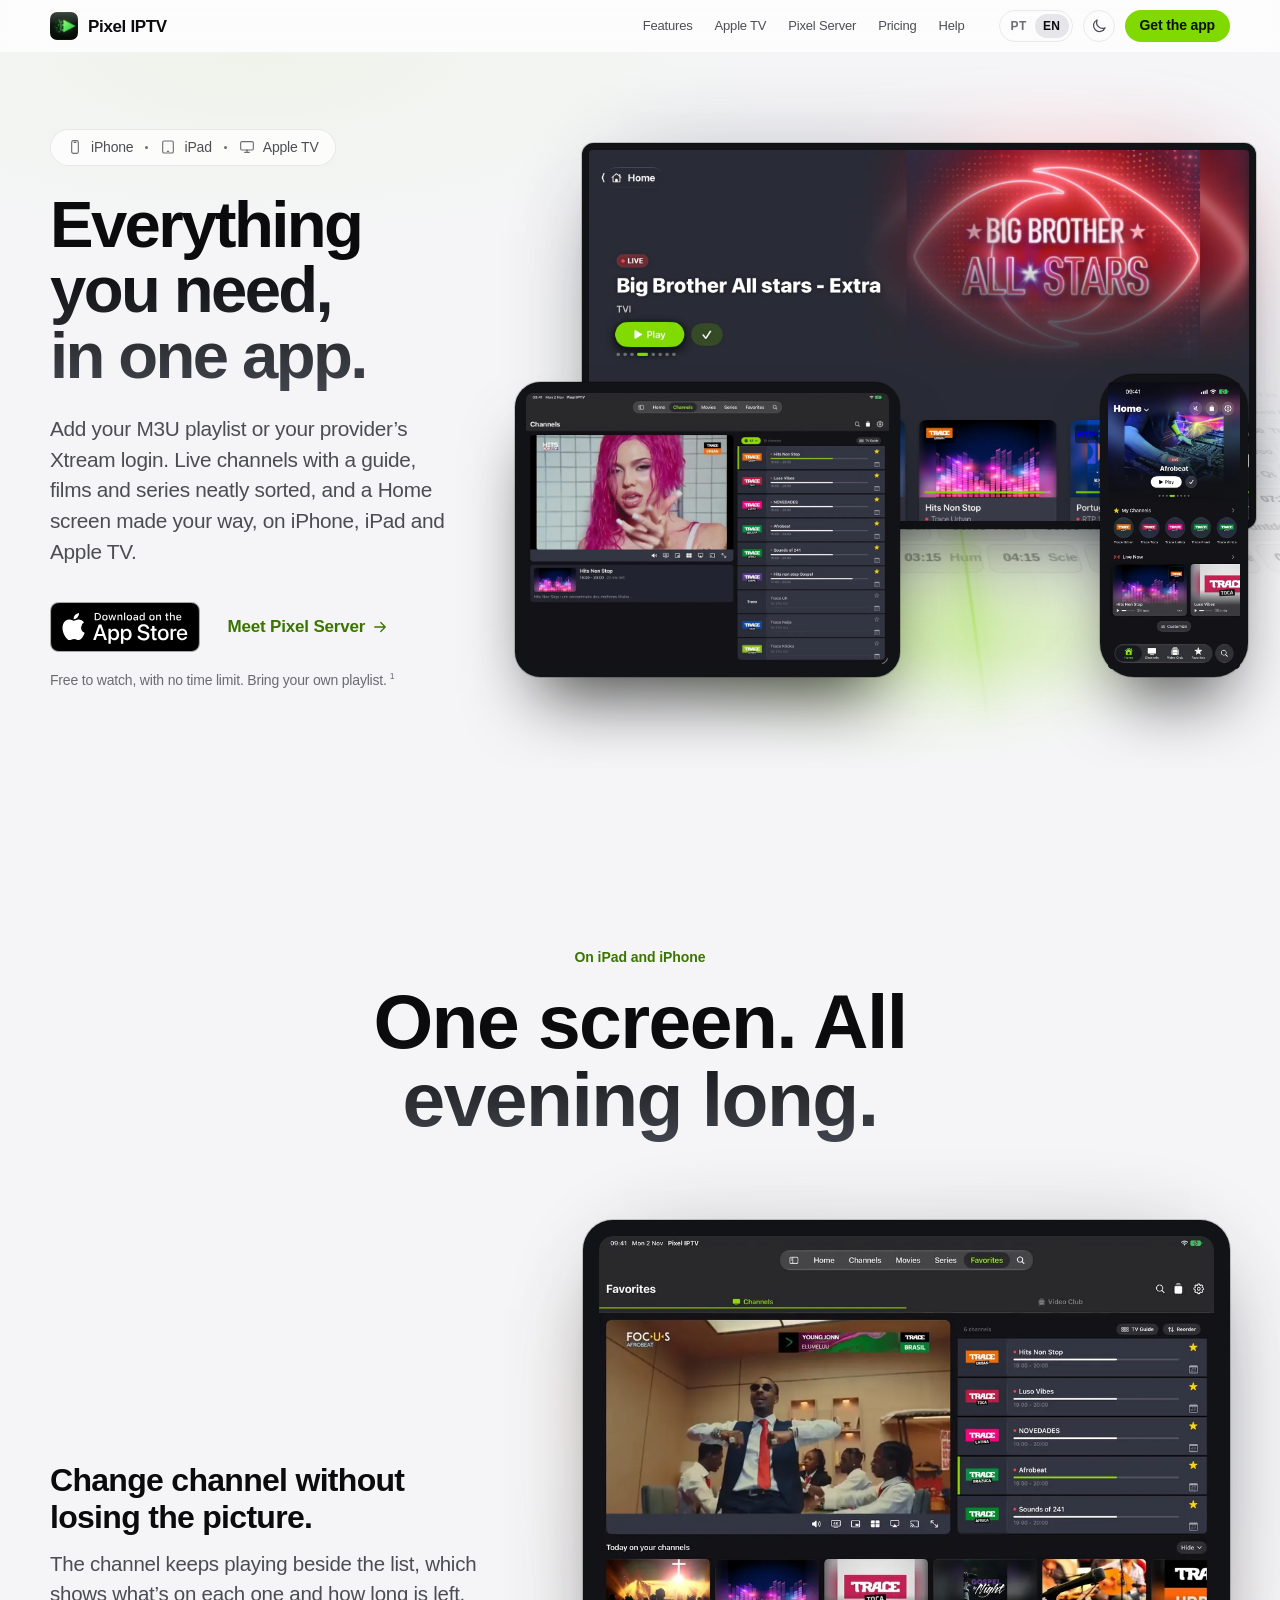
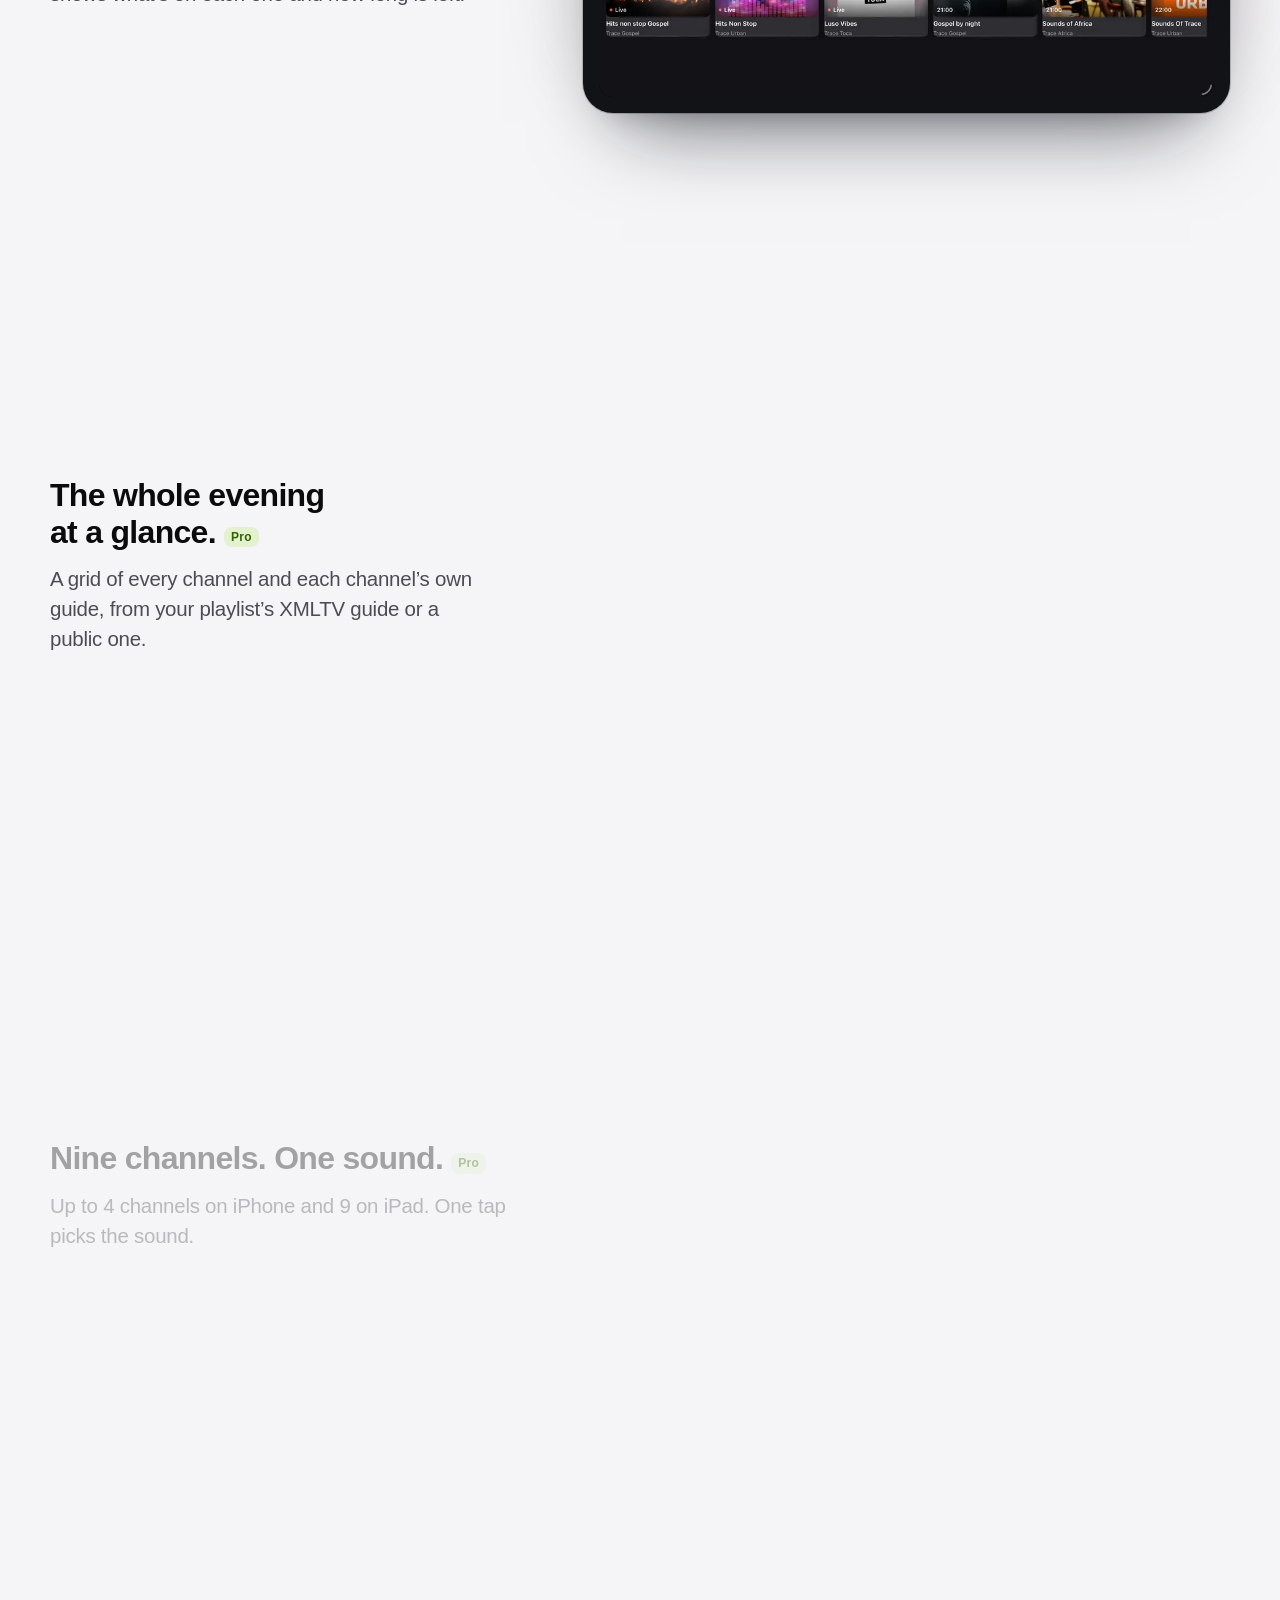
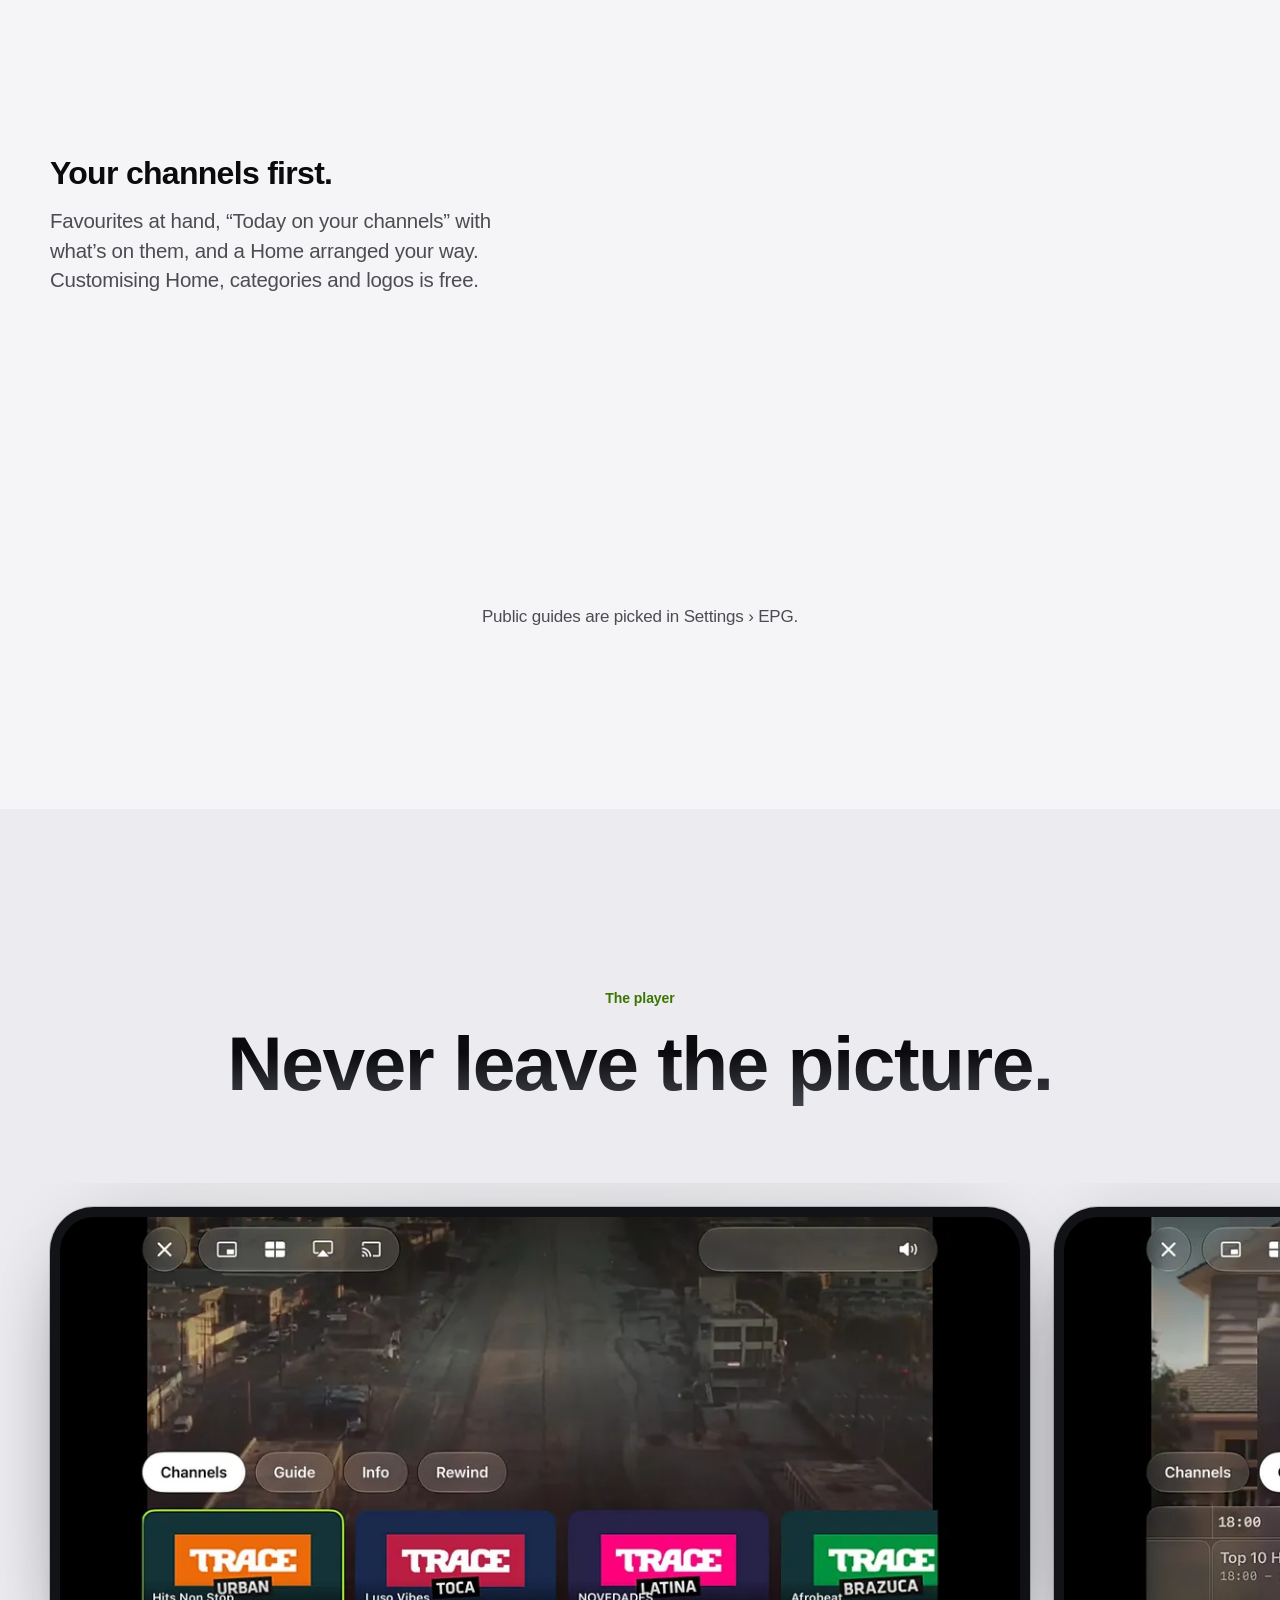
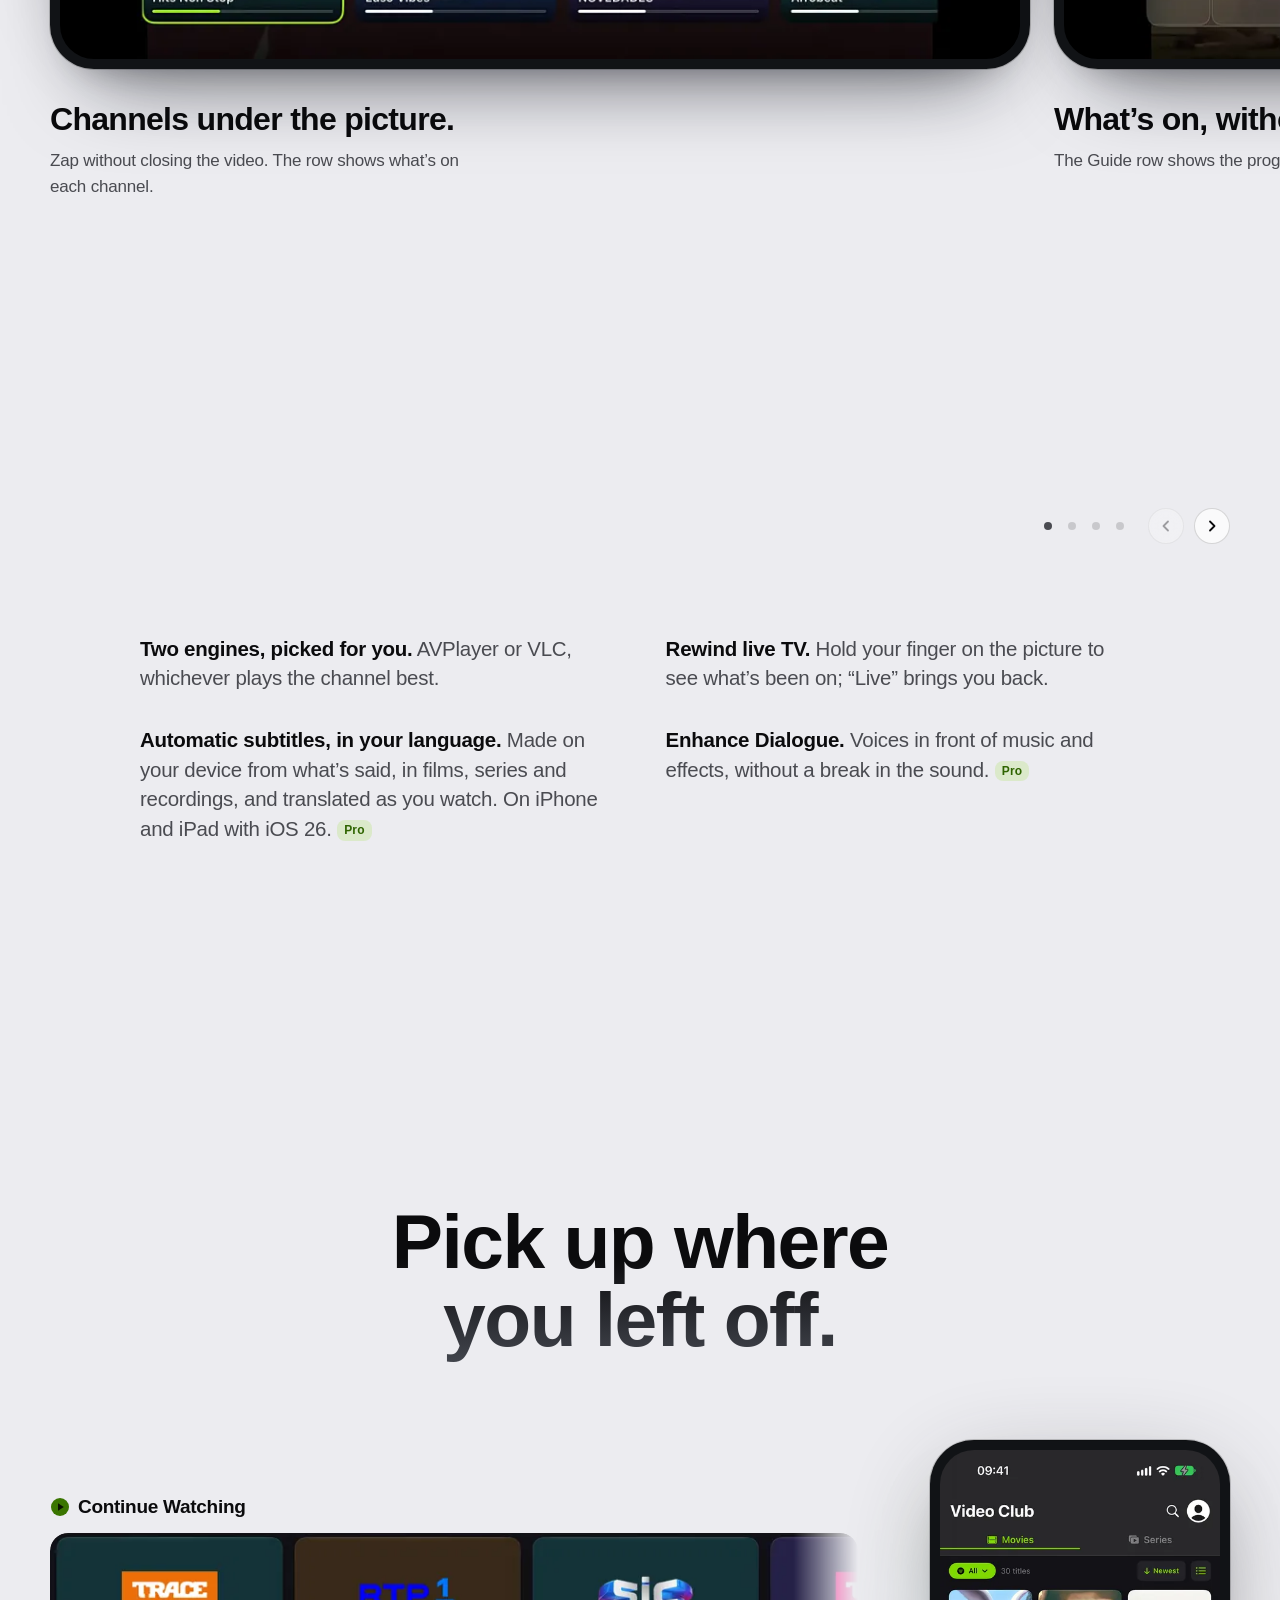
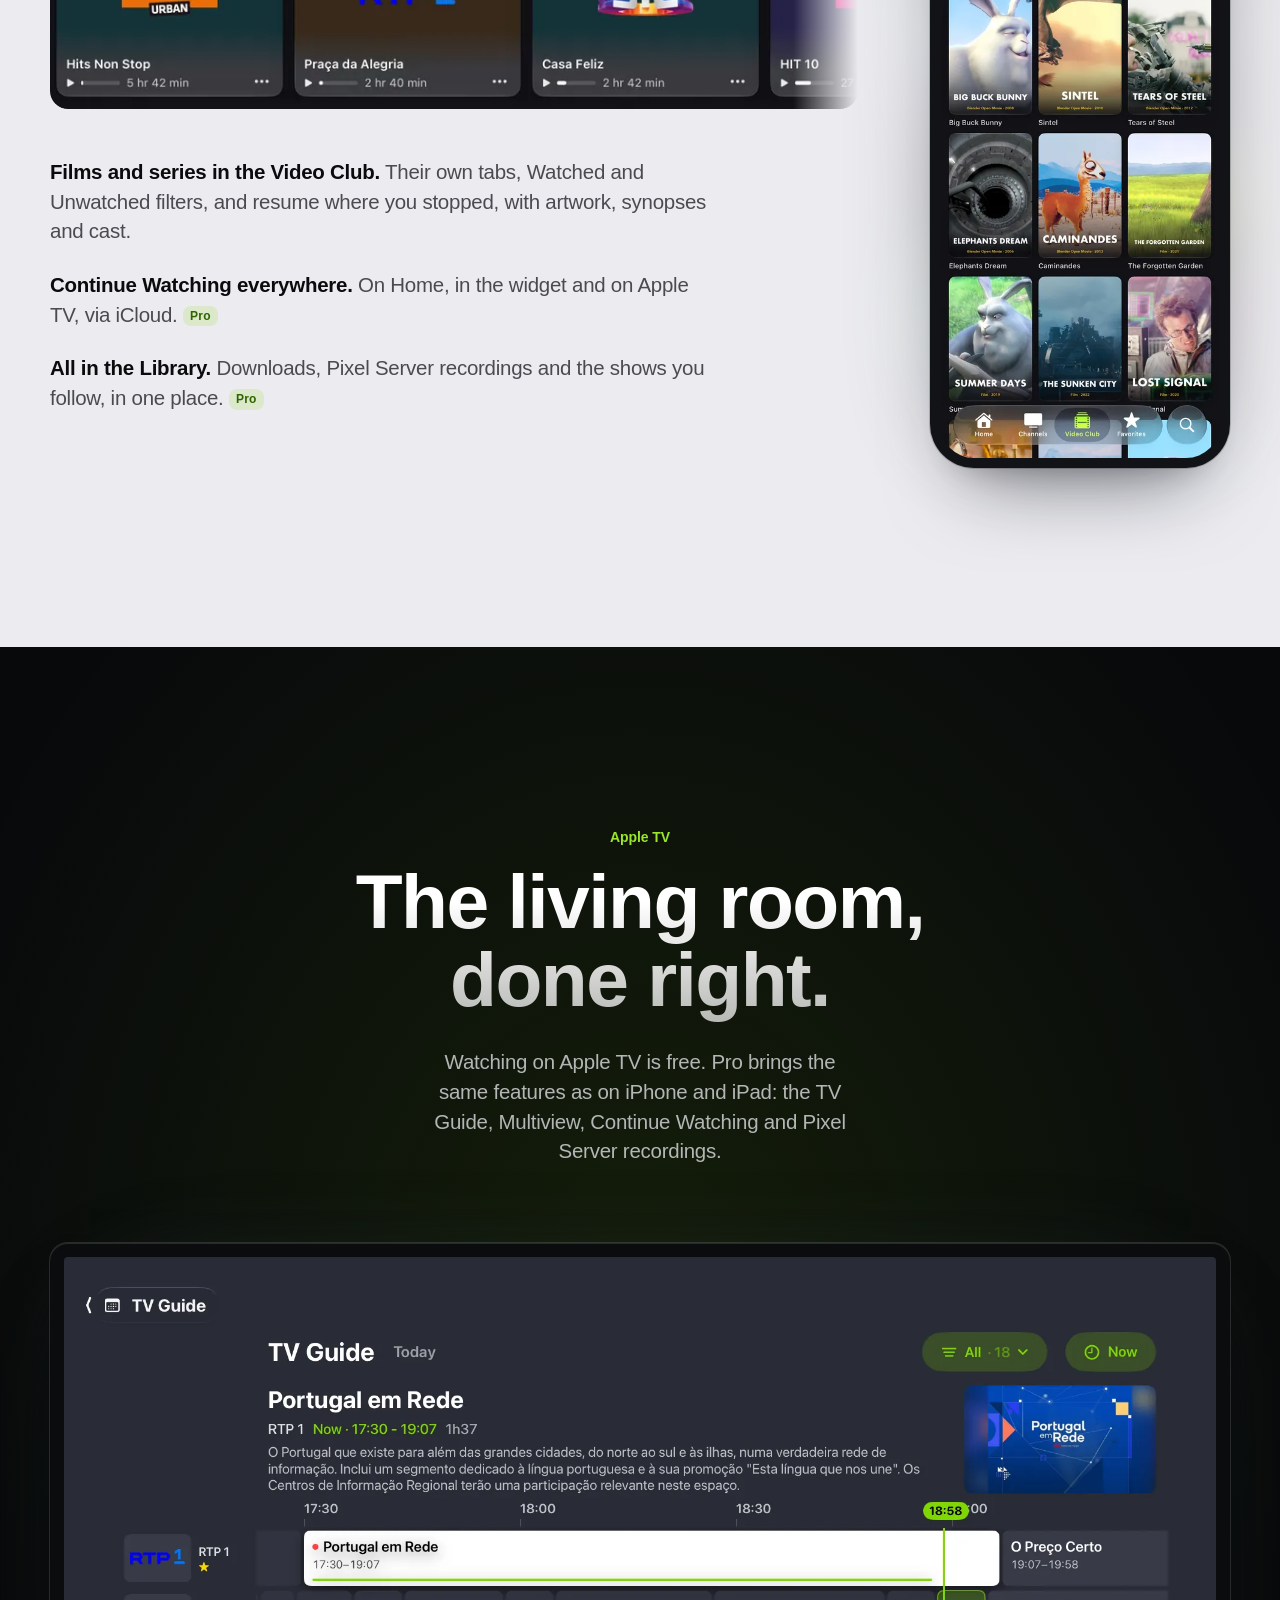
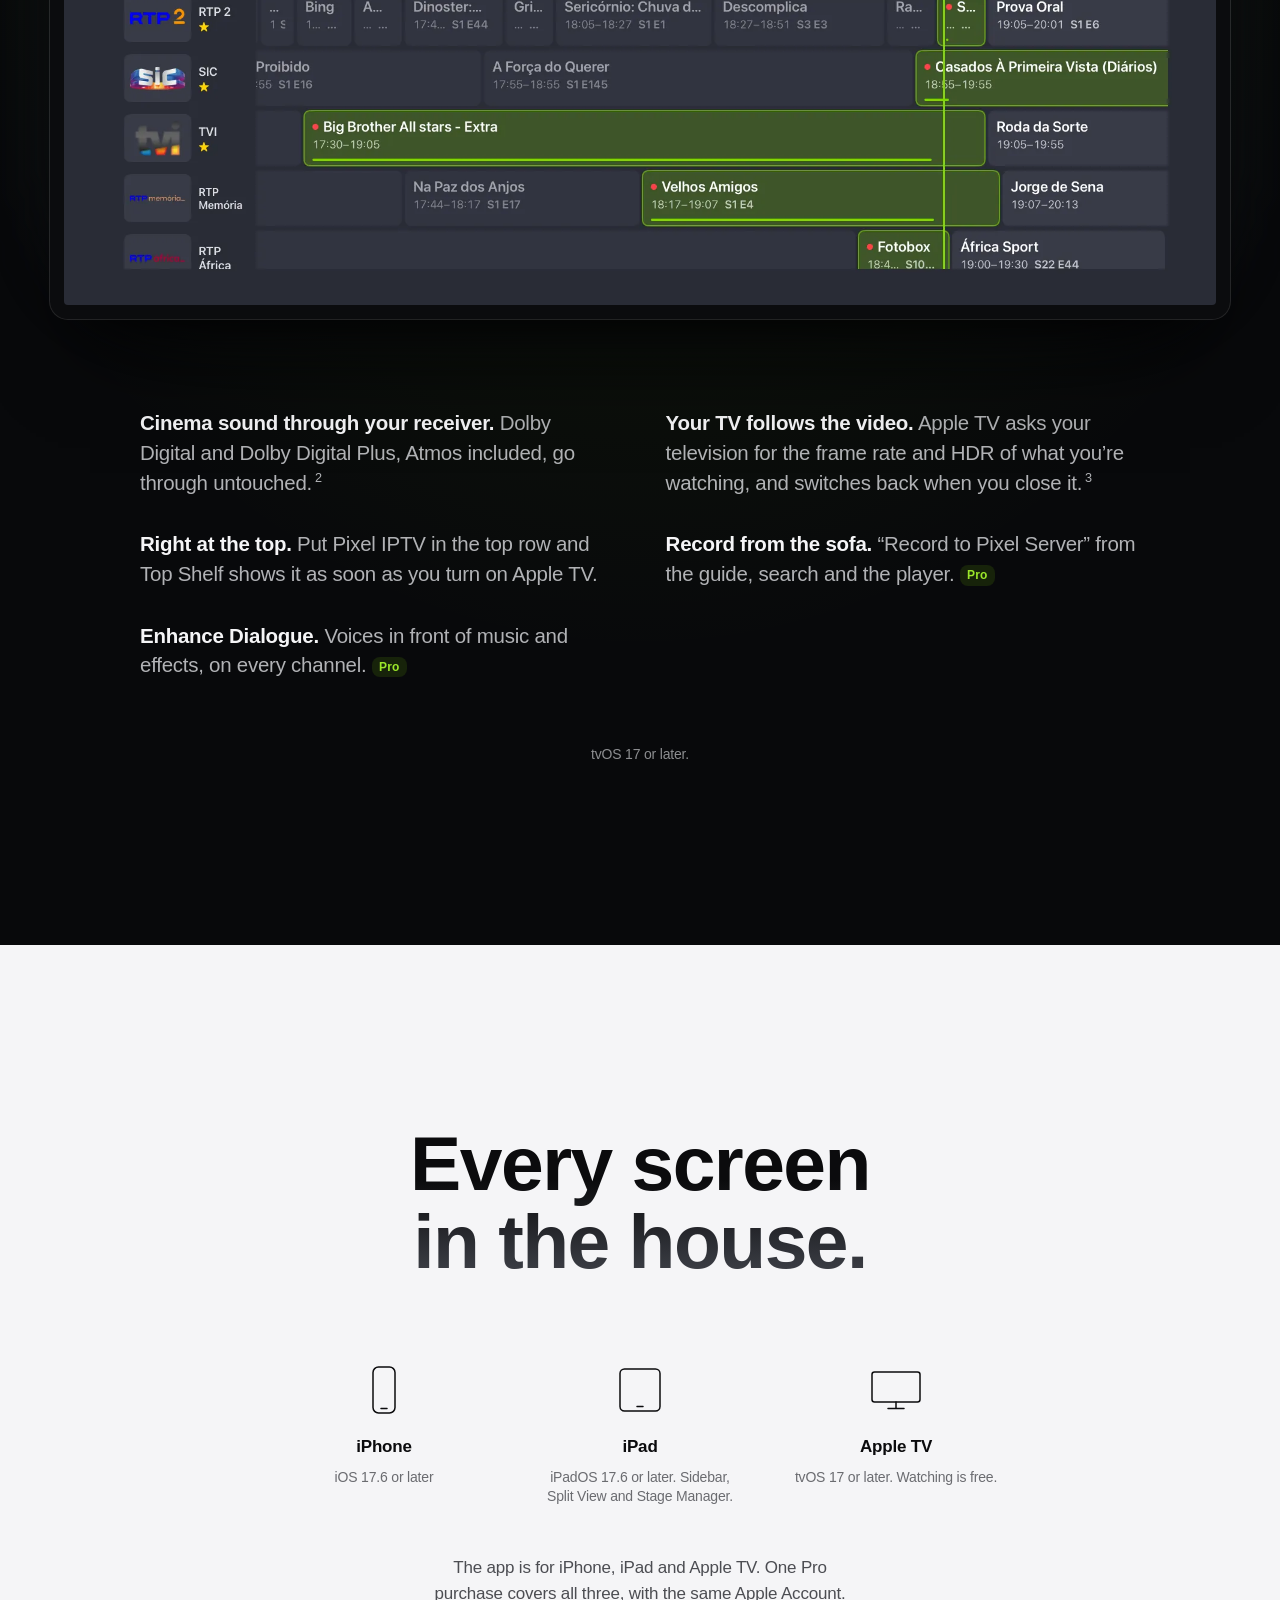
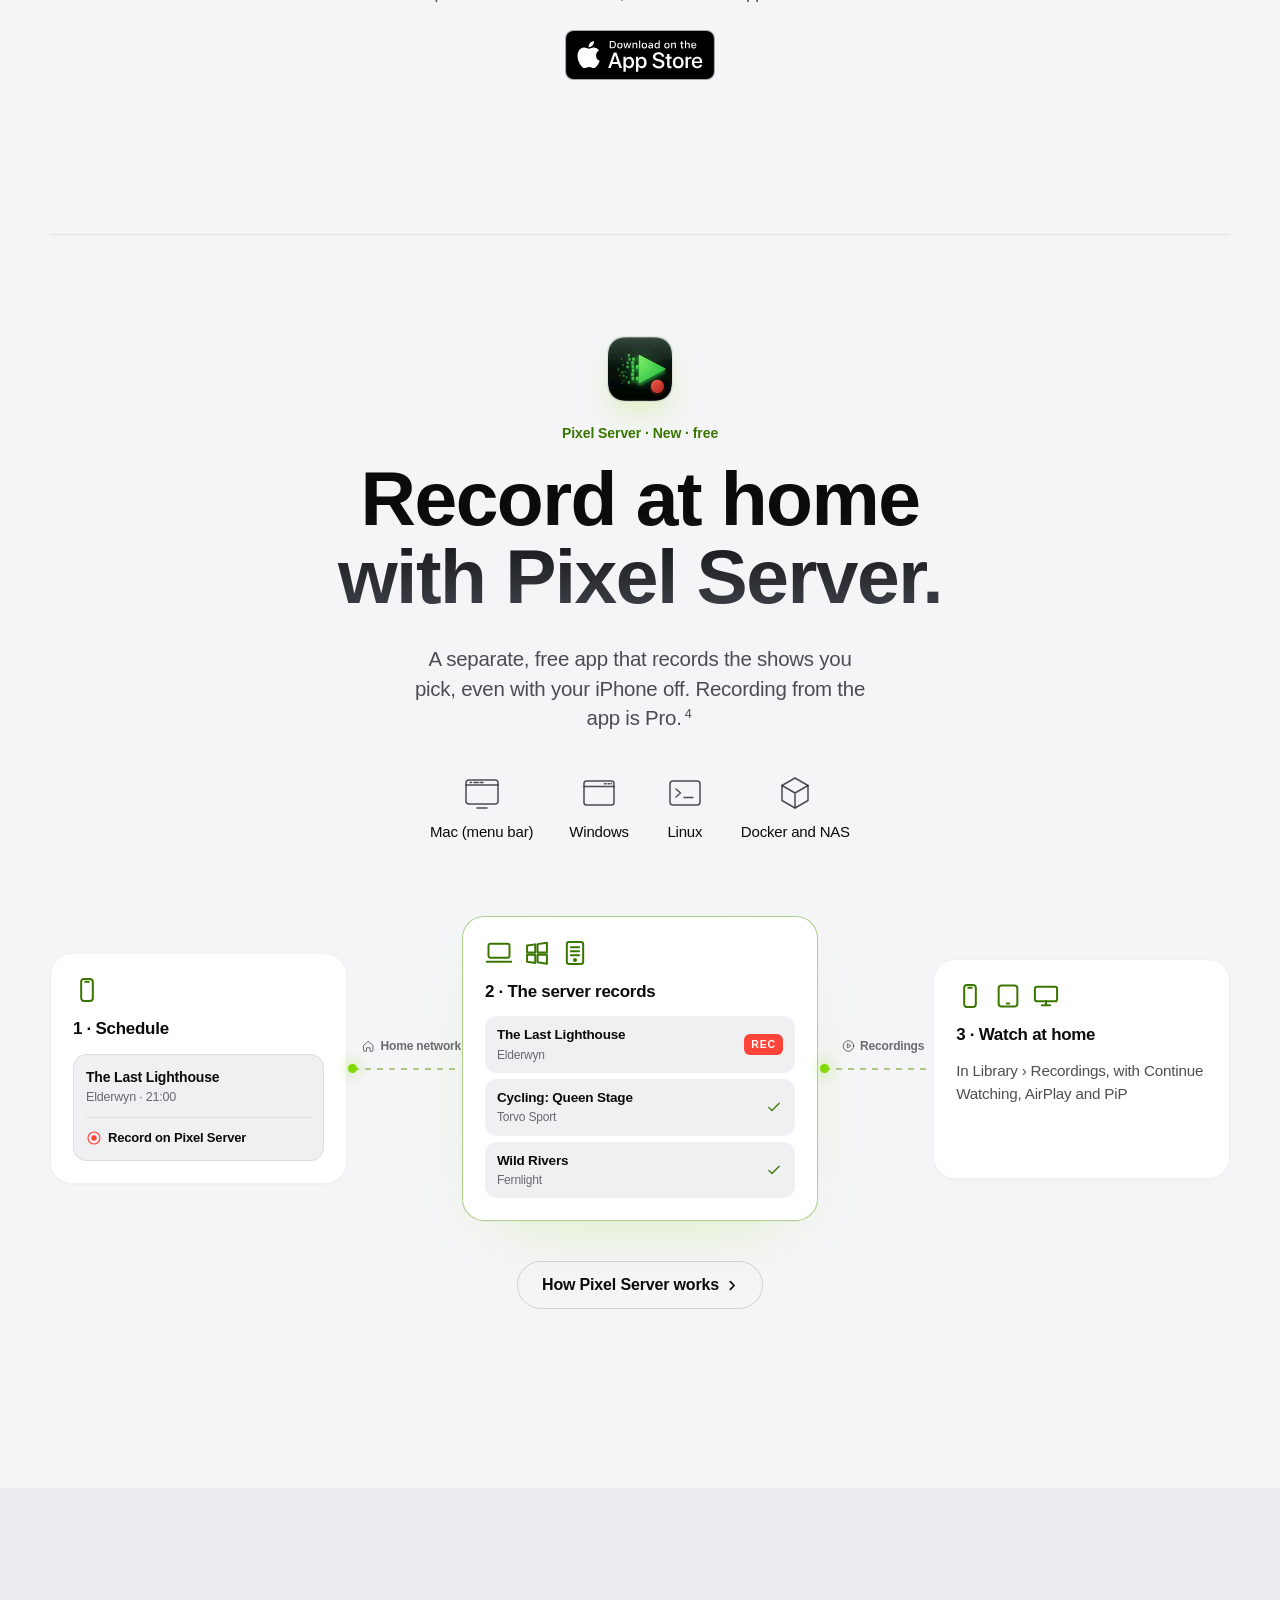
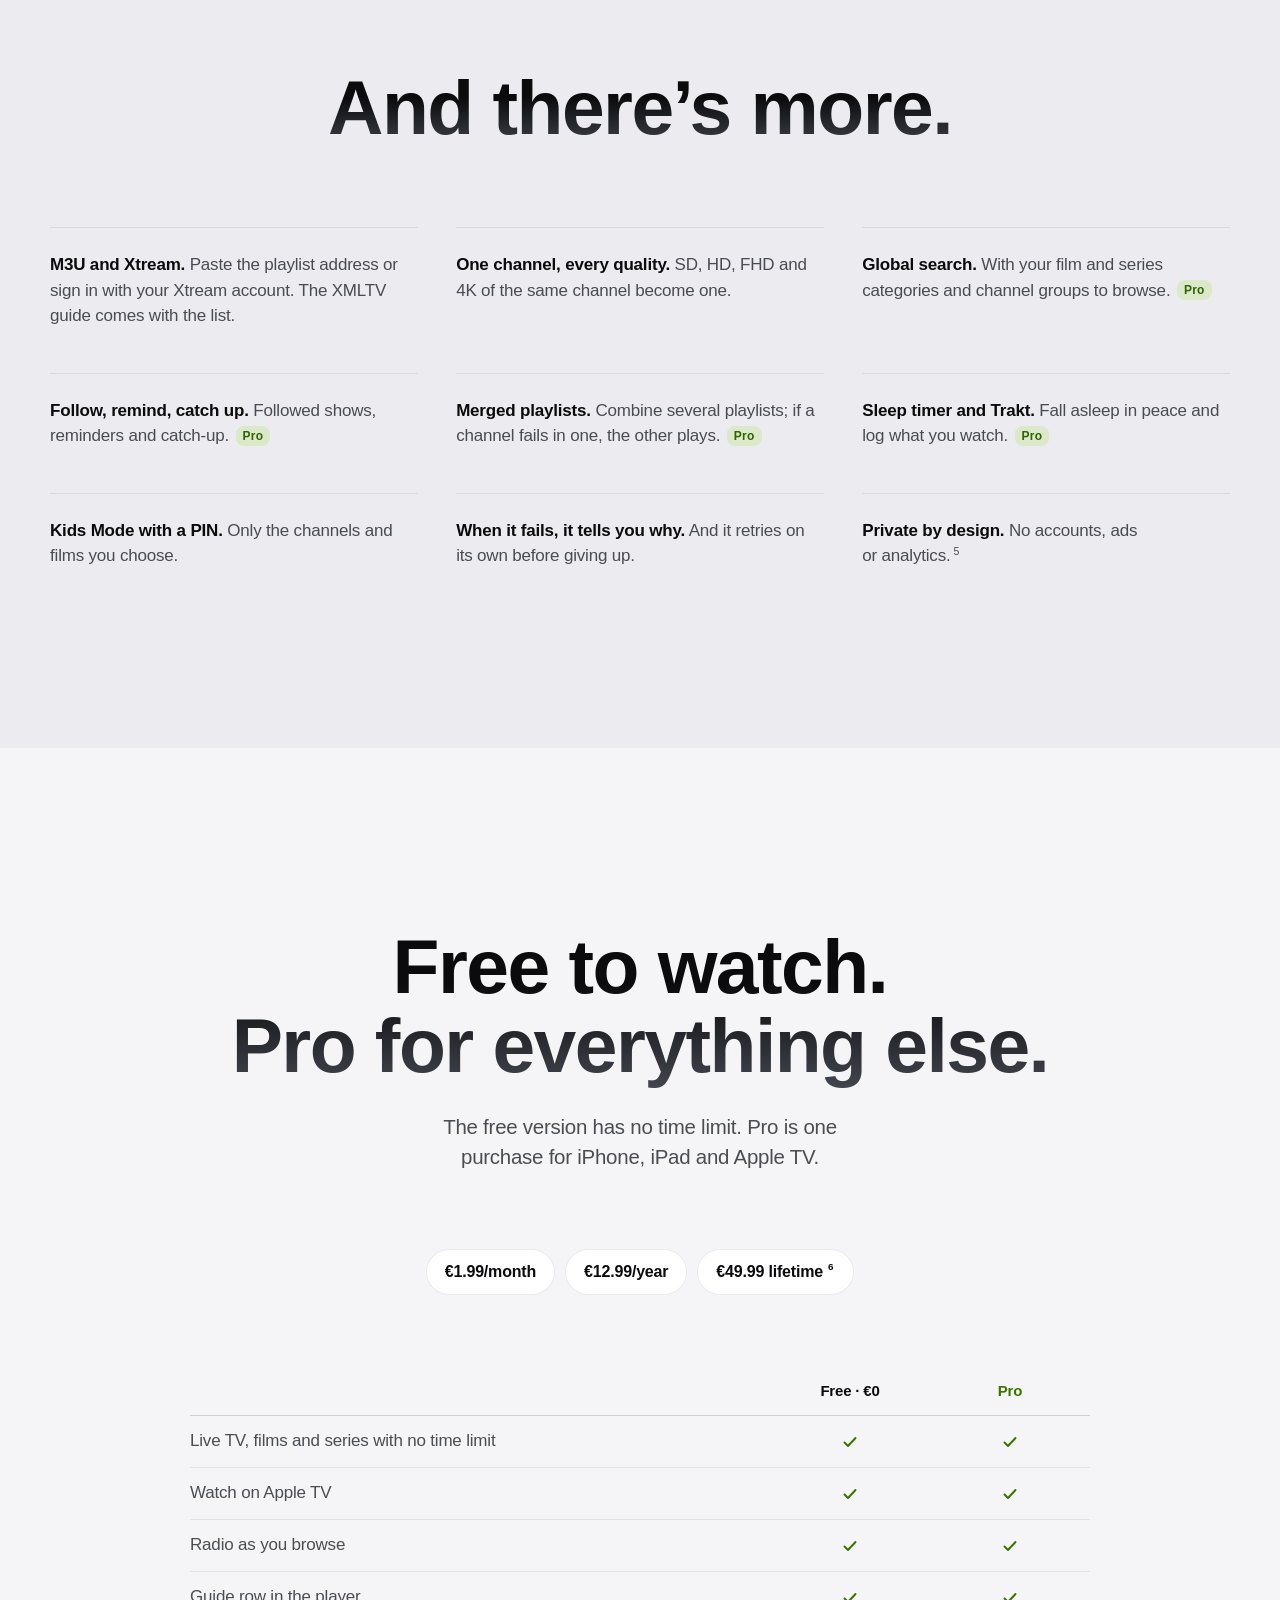
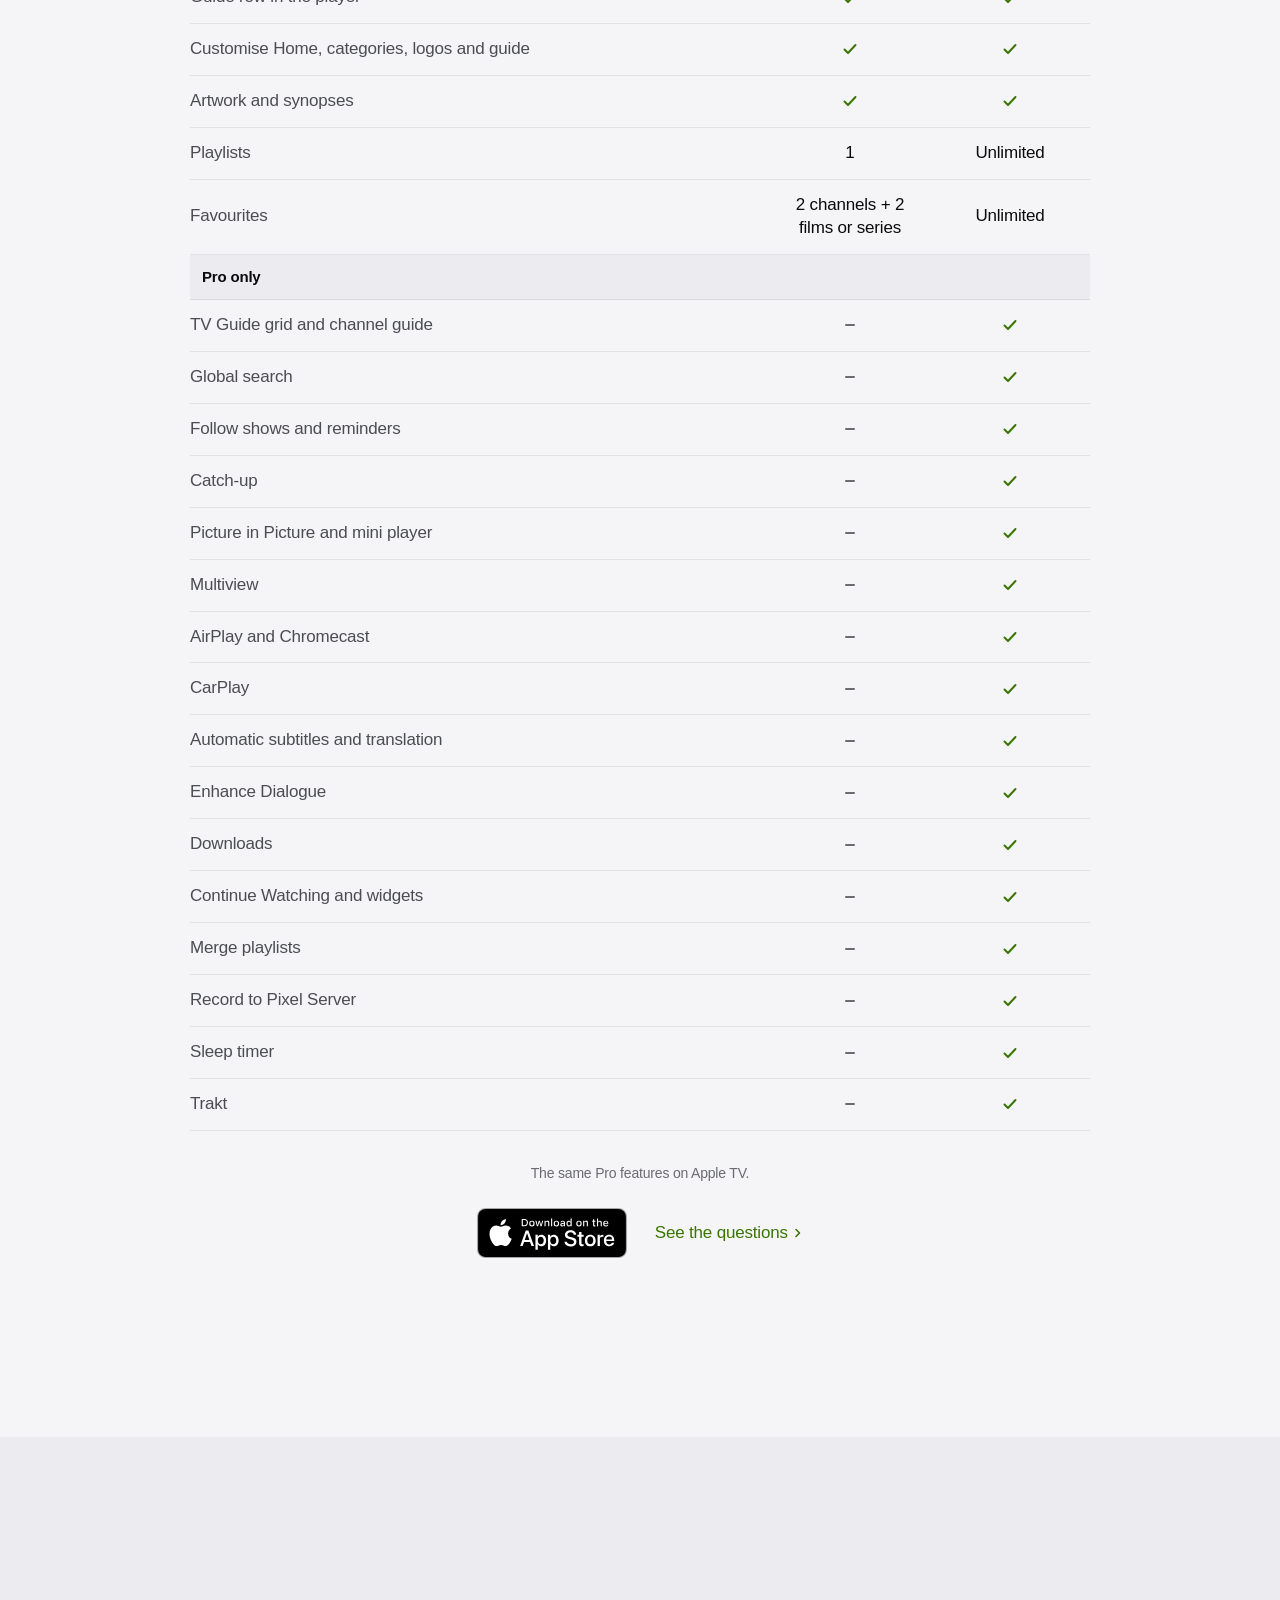
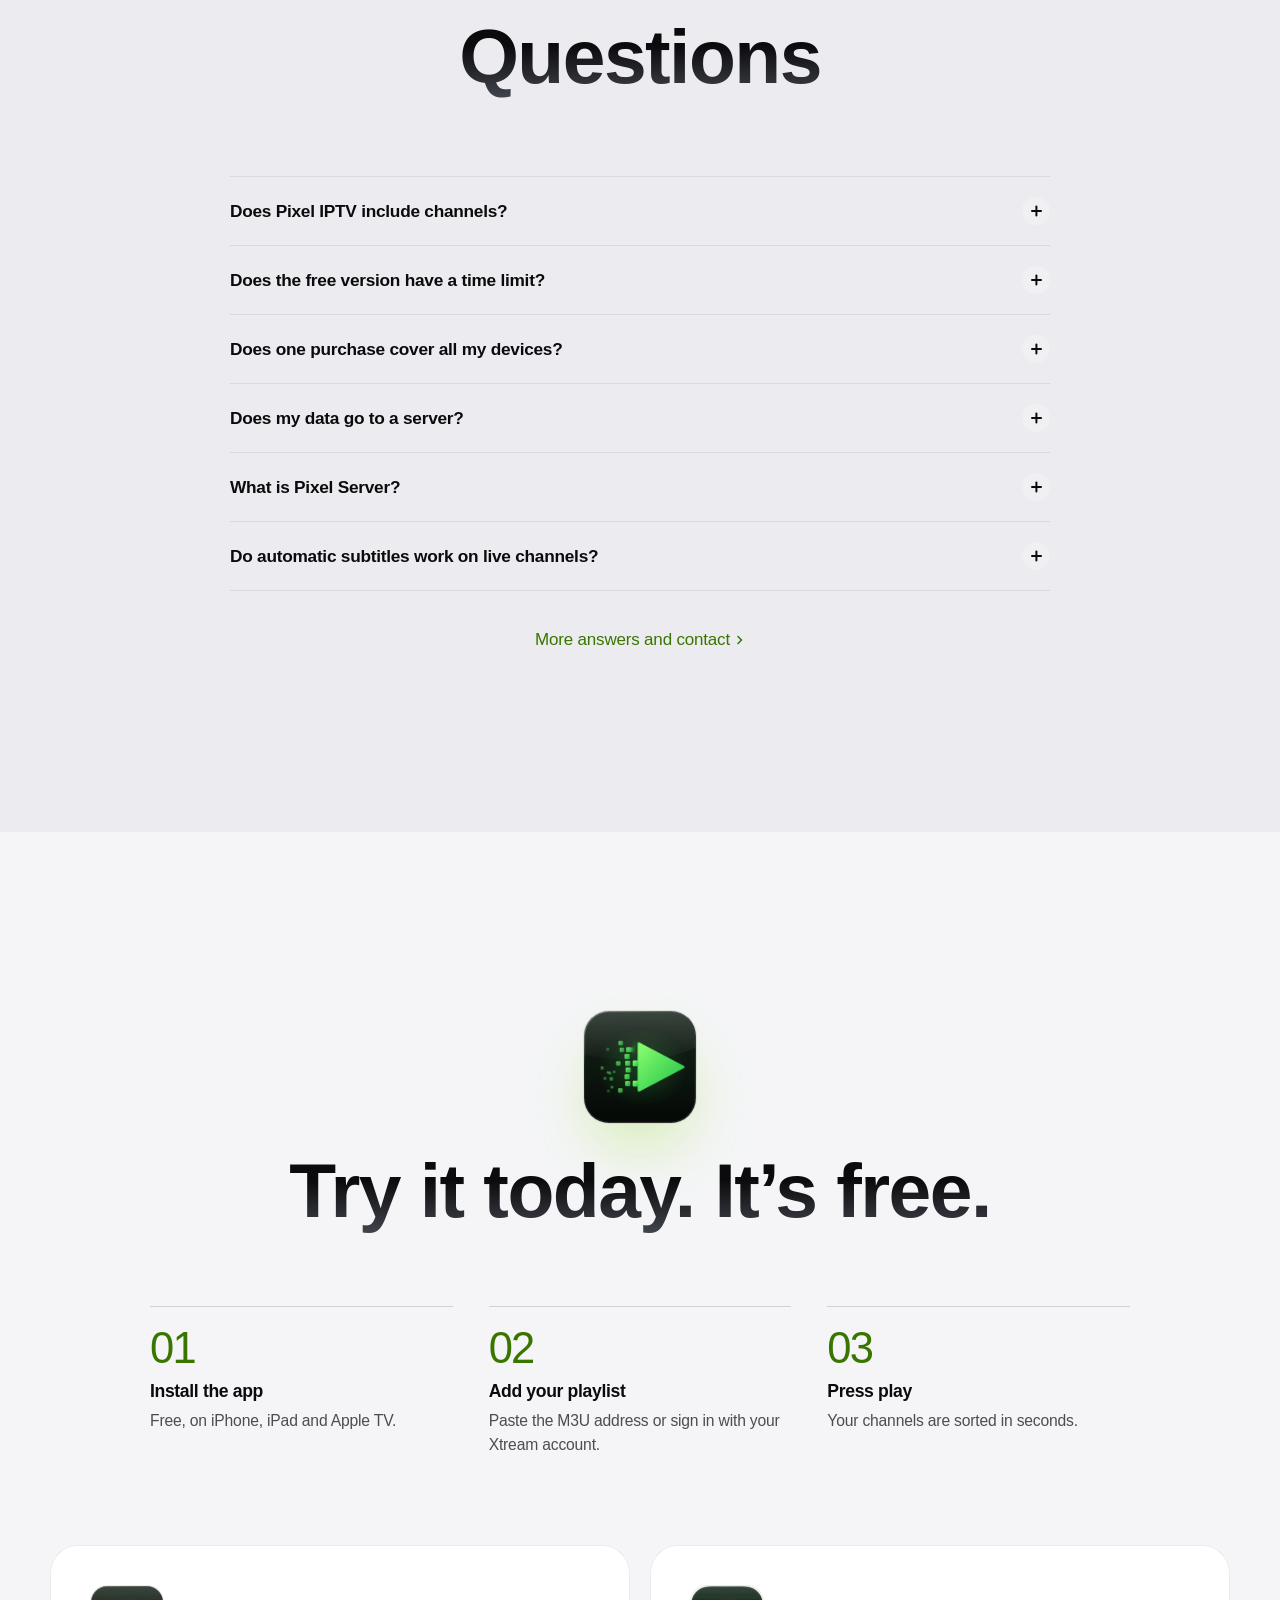
==== commit db35ee34: "Pixel IPTV 2.8: no leitor, «Legendas automáticas, na tua língua» e «Realçar diálogo»; no cartão dos " ====
--- a/index.html
+++ b/index.html
@@ -141,7 +141,7 @@
         <li class="shelf-card">
           <div class="glow"><div class="dev land"><div class="screen"><picture lang="pt-PT"><source type="image/webp" srcset="assets/img/pt/iphone-player-1000.webp 1000w, assets/img/pt/iphone-player-1800.webp 1800w" sizes="(max-width:734px) 86vw, (max-width:1068px) 70vw, 980px"><img src="assets/img/pt/iphone-player-1000.jpg" srcset="assets/img/pt/iphone-player-1000.jpg 1000w, assets/img/pt/iphone-player-1800.jpg 1800w" sizes="(max-width:734px) 86vw, (max-width:1068px) 70vw, 980px" width="1000" height="460" alt="Leitor no iPhone com os comandos à vista, a tocar o Trace Urban" loading="lazy" decoding="async"></picture><picture lang="en"><source type="image/webp" srcset="assets/img/en/iphone-player-1000.webp 1000w, assets/img/en/iphone-player-1800.webp 1800w" sizes="(max-width:734px) 86vw, (max-width:1068px) 70vw, 980px"><img src="assets/img/en/iphone-player-1000.jpg" srcset="assets/img/en/iphone-player-1000.jpg 1000w, assets/img/en/iphone-player-1800.jpg 1800w" sizes="(max-width:734px) 86vw, (max-width:1068px) 70vw, 980px" width="1000" height="460" alt="iPhone player with the controls showing, playing Trace Urban" loading="lazy" decoding="async"></picture></div></div></div>
           <h3><span lang="pt-PT">Os comandos todos à mão.</span><span lang="en">Every control at hand.</span></h3>
-          <p><span lang="pt-PT">Picture in Picture e mini leitor <span class="pro">Pro</span>, AirPlay e Chromecast <span class="pro">Pro</span>, CarPlay <span class="pro">Pro</span>, temporizador para dormir <span class="pro">Pro</span>.</span><span lang="en">Picture in Picture and mini player <span class="pro">Pro</span>, AirPlay and Chromecast <span class="pro">Pro</span>, CarPlay <span class="pro">Pro</span>, sleep timer <span class="pro">Pro</span>.</span></p>
+          <p><span lang="pt-PT">Picture in Picture e mini leitor <span class="pro">Pro</span>, AirPlay e Chromecast <span class="pro">Pro</span>, CarPlay <span class="pro">Pro</span>, temporizador para dormir <span class="pro">Pro</span>. Um filme descarregado vai para a TV por Chromecast com as legendas, também as automáticas.</span><span lang="en">Picture in Picture and mini player <span class="pro">Pro</span>, AirPlay and Chromecast <span class="pro">Pro</span>, CarPlay <span class="pro">Pro</span>, sleep timer <span class="pro">Pro</span>. A downloaded film goes to the TV by Chromecast with its subtitles, the automatic ones too.</span></p>
         </li>
         <li class="shelf-card shelf-card-phone">
           <div class="glow"><div class="dev iphone"><div class="screen"><picture lang="pt-PT"><source type="image/webp" srcset="assets/img/pt/iphone-radio-460.webp 460w, assets/img/pt/iphone-radio-920.webp 920w" sizes="(max-width:734px) 62vw, 320px"><img src="assets/img/pt/iphone-radio-460.jpg" srcset="assets/img/pt/iphone-radio-460.jpg 460w, assets/img/pt/iphone-radio-920.jpg 920w" sizes="(max-width:734px) 62vw, 320px" width="460" height="999" alt="Lista de canais no iPhone (RTP, SIC, TVI e outros) com a rádio Antena 1 a tocar na barra por cima dos separadores" loading="lazy" decoding="async"></picture><picture lang="en"><source type="image/webp" srcset="assets/img/en/iphone-radio-460.webp 460w, assets/img/en/iphone-radio-920.webp 920w" sizes="(max-width:734px) 62vw, 320px"><img src="assets/img/en/iphone-radio-460.jpg" srcset="assets/img/en/iphone-radio-460.jpg 460w, assets/img/en/iphone-radio-920.jpg 920w" sizes="(max-width:734px) 62vw, 320px" width="460" height="999" alt="Channel list on iPhone (RTP, SIC, TVI and others) with the Antena 1 radio playing in the bar above the tabs" loading="lazy" decoding="async"></picture></div></div></div>
@@ -159,6 +159,8 @@
       <div class="lead-ins">
         <p class="lead-in"><span lang="pt-PT"><strong>Dois motores, escolhidos sozinhos.</strong> O AVPlayer ou o VLC, conforme o canal toca melhor.</span><span lang="en"><strong>Two engines, picked for you.</strong> AVPlayer or VLC, whichever plays the channel best.</span></p>
         <p class="lead-in"><span lang="pt-PT"><strong>Recua no direto.</strong> Mantém o dedo na imagem para ver o que já deu; «Direto» traz-te de volta.</span><span lang="en"><strong>Rewind live TV.</strong> Hold your finger on the picture to see what’s been on; “Live” brings you back.</span></p>
+        <p class="lead-in"><span lang="pt-PT"><strong>Legendas automáticas, na tua língua.</strong> Feitas no teu aparelho a partir do que é dito, em filmes, séries e gravações, e traduzidas enquanto vês. No iPhone e no iPad com iOS 26. <span class="pro">Pro</span></span><span lang="en"><strong>Automatic subtitles, in your language.</strong> Made on your device from what’s said, in films, series and recordings, and translated as you watch. On iPhone and iPad with iOS 26. <span class="pro">Pro</span></span></p>
+        <p class="lead-in"><span lang="pt-PT"><strong>Realçar diálogo.</strong> As vozes à frente da música e dos efeitos, sem interromper o som. <span class="pro">Pro</span></span><span lang="en"><strong>Enhance Dialogue.</strong> Voices in front of music and effects, without a break in the sound. <span class="pro">Pro</span></span></p>
       </div>
     </div>
   </section>
@@ -203,6 +205,7 @@
         <p class="lead-in"><span lang="pt-PT"><strong>A TV acompanha o vídeo.</strong> A Apple TV pede ao televisor a frequência de imagem e o HDR do que estás a ver, e volta ao normal quando fechas.</span><span lang="en"><strong>Your TV follows the video.</strong> Apple TV asks your television for the frame rate and HDR of what you’re watching, and switches back when you close it.</span><sup class="fn"><a href="#nota-3" id="ref-3" data-aria-pt="Nota 3" data-aria-en="Note 3" aria-label="Note 3">3</a></sup></p>
         <p class="lead-in"><span lang="pt-PT"><strong>Logo no topo.</strong> Põe a Pixel IPTV na fila de cima e o Top Shelf mostra-a mal ligas a Apple TV.</span><span lang="en"><strong>Right at the top.</strong> Put Pixel IPTV in the top row and Top Shelf shows it as soon as you turn on Apple TV.</span></p>
         <p class="lead-in ps"><span lang="pt-PT"><strong>Grava a partir do sofá.</strong> «Gravar no Pixel Server» no guia, na pesquisa e no leitor. <span class="pro">Pro</span></span><span lang="en"><strong>Record from the sofa.</strong> “Record to Pixel Server” from the guide, search and the player. <span class="pro">Pro</span></span></p>
+        <p class="lead-in"><span lang="pt-PT"><strong>Realçar diálogo.</strong> As vozes à frente da música e dos efeitos, em todos os canais. <span class="pro">Pro</span></span><span lang="en"><strong>Enhance Dialogue.</strong> Voices in front of music and effects, on every channel. <span class="pro">Pro</span></span></p>
       </div>
       <p class="sec-foot"><span lang="pt-PT">tvOS 17 ou mais recente.</span><span lang="en">tvOS 17 or later.</span></p>
     </div>
@@ -272,7 +275,7 @@
       <ul class="more-list">
         <li class="reveal" style="--i:0"><span lang="pt-PT"><strong>M3U e Xtream.</strong> Cola o endereço da lista ou entra com a conta Xtream. O guia XMLTV vem com a lista.</span><span lang="en"><strong>M3U and Xtream.</strong> Paste the playlist address or sign in with your Xtream account. The XMLTV guide comes with the list.</span></li>
         <li class="reveal" style="--i:1"><span lang="pt-PT"><strong>Um canal, todas as qualidades.</strong> SD, HD, FHD e 4K do mesmo canal juntam-se num só.</span><span lang="en"><strong>One channel, every quality.</strong> SD, HD, FHD and 4K of the same channel become one.</span></li>
-        <li class="reveal" style="--i:2"><span lang="pt-PT"><strong>Pesquisa global.</strong> Com uma grelha de categorias para explorar. <span class="pro">Pro</span></span><span lang="en"><strong>Global search.</strong> With a category grid to browse. <span class="pro">Pro</span></span></li>
+        <li class="reveal" style="--i:2"><span lang="pt-PT"><strong>Pesquisa global.</strong> Com as categorias dos teus filmes e séries e os grupos de canais para explorar. <span class="pro">Pro</span></span><span lang="en"><strong>Global search.</strong> With your film and series categories and channel groups to browse. <span class="pro">Pro</span></span></li>
         <li class="reveal" style="--i:0"><span lang="pt-PT"><strong>Seguir, lembrar, recuperar.</strong> Programas seguidos, lembretes e catch-up. <span class="pro">Pro</span></span><span lang="en"><strong>Follow, remind, catch up.</strong> Followed shows, reminders and catch-up. <span class="pro">Pro</span></span></li>
         <li class="reveal" style="--i:1"><span lang="pt-PT"><strong>Listas juntas.</strong> Junta várias listas; se um canal falhar numa, toca a da outra. <span class="pro">Pro</span></span><span lang="en"><strong>Merged playlists.</strong> Combine several playlists; if a channel fails in one, the other plays. <span class="pro">Pro</span></span></li>
         <li class="reveal" style="--i:2"><span lang="pt-PT"><strong>Temporizador e Trakt.</strong> Adormece descansado e regista o que vês. <span class="pro">Pro</span></span><span lang="en"><strong>Sleep timer and Trakt.</strong> Fall asleep in peace and log what you watch. <span class="pro">Pro</span></span></li>
@@ -320,6 +323,8 @@
           <tr><th scope="row">Multiview</th><td><svg class="mark no" viewBox="0 0 20 20" role="img" data-aria-pt="Não" data-aria-en="No" aria-label="No"><path d="M6 10h8" fill="none" stroke="currentColor" stroke-width="2" stroke-linecap="round"/></svg></td><td><svg class="mark yes" viewBox="0 0 20 20" role="img" data-aria-pt="Sim" data-aria-en="Yes" aria-label="Yes"><path d="M4.5 10.5l3.5 3.5 7.5-8" fill="none" stroke="currentColor" stroke-width="2" stroke-linecap="round" stroke-linejoin="round"/></svg></td></tr>
           <tr><th scope="row"><span lang="pt-PT">AirPlay e Chromecast</span><span lang="en">AirPlay and Chromecast</span></th><td><svg class="mark no" viewBox="0 0 20 20" role="img" data-aria-pt="Não" data-aria-en="No" aria-label="No"><path d="M6 10h8" fill="none" stroke="currentColor" stroke-width="2" stroke-linecap="round"/></svg></td><td><svg class="mark yes" viewBox="0 0 20 20" role="img" data-aria-pt="Sim" data-aria-en="Yes" aria-label="Yes"><path d="M4.5 10.5l3.5 3.5 7.5-8" fill="none" stroke="currentColor" stroke-width="2" stroke-linecap="round" stroke-linejoin="round"/></svg></td></tr>
           <tr><th scope="row">CarPlay</th><td><svg class="mark no" viewBox="0 0 20 20" role="img" data-aria-pt="Não" data-aria-en="No" aria-label="No"><path d="M6 10h8" fill="none" stroke="currentColor" stroke-width="2" stroke-linecap="round"/></svg></td><td><svg class="mark yes" viewBox="0 0 20 20" role="img" data-aria-pt="Sim" data-aria-en="Yes" aria-label="Yes"><path d="M4.5 10.5l3.5 3.5 7.5-8" fill="none" stroke="currentColor" stroke-width="2" stroke-linecap="round" stroke-linejoin="round"/></svg></td></tr>
+          <tr><th scope="row"><span lang="pt-PT">Legendas automáticas e tradução</span><span lang="en">Automatic subtitles and translation</span></th><td><svg class="mark no" viewBox="0 0 20 20" role="img" data-aria-pt="Não" data-aria-en="No" aria-label="No"><path d="M6 10h8" fill="none" stroke="currentColor" stroke-width="2" stroke-linecap="round"/></svg></td><td><svg class="mark yes" viewBox="0 0 20 20" role="img" data-aria-pt="Sim" data-aria-en="Yes" aria-label="Yes"><path d="M4.5 10.5l3.5 3.5 7.5-8" fill="none" stroke="currentColor" stroke-width="2" stroke-linecap="round" stroke-linejoin="round"/></svg></td></tr>
+          <tr><th scope="row"><span lang="pt-PT">Realçar diálogo</span><span lang="en">Enhance Dialogue</span></th><td><svg class="mark no" viewBox="0 0 20 20" role="img" data-aria-pt="Não" data-aria-en="No" aria-label="No"><path d="M6 10h8" fill="none" stroke="currentColor" stroke-width="2" stroke-linecap="round"/></svg></td><td><svg class="mark yes" viewBox="0 0 20 20" role="img" data-aria-pt="Sim" data-aria-en="Yes" aria-label="Yes"><path d="M4.5 10.5l3.5 3.5 7.5-8" fill="none" stroke="currentColor" stroke-width="2" stroke-linecap="round" stroke-linejoin="round"/></svg></td></tr>
           <tr><th scope="row"><span lang="pt-PT">Transferências</span><span lang="en">Downloads</span></th><td><svg class="mark no" viewBox="0 0 20 20" role="img" data-aria-pt="Não" data-aria-en="No" aria-label="No"><path d="M6 10h8" fill="none" stroke="currentColor" stroke-width="2" stroke-linecap="round"/></svg></td><td><svg class="mark yes" viewBox="0 0 20 20" role="img" data-aria-pt="Sim" data-aria-en="Yes" aria-label="Yes"><path d="M4.5 10.5l3.5 3.5 7.5-8" fill="none" stroke="currentColor" stroke-width="2" stroke-linecap="round" stroke-linejoin="round"/></svg></td></tr>
           <tr><th scope="row"><span lang="pt-PT">Continuar a Ver e widgets</span><span lang="en">Continue Watching and widgets</span></th><td><svg class="mark no" viewBox="0 0 20 20" role="img" data-aria-pt="Não" data-aria-en="No" aria-label="No"><path d="M6 10h8" fill="none" stroke="currentColor" stroke-width="2" stroke-linecap="round"/></svg></td><td><svg class="mark yes" viewBox="0 0 20 20" role="img" data-aria-pt="Sim" data-aria-en="Yes" aria-label="Yes"><path d="M4.5 10.5l3.5 3.5 7.5-8" fill="none" stroke="currentColor" stroke-width="2" stroke-linecap="round" stroke-linejoin="round"/></svg></td></tr>
           <tr><th scope="row"><span lang="pt-PT">Juntar listas</span><span lang="en">Merge playlists</span></th><td><svg class="mark no" viewBox="0 0 20 20" role="img" data-aria-pt="Não" data-aria-en="No" aria-label="No"><path d="M6 10h8" fill="none" stroke="currentColor" stroke-width="2" stroke-linecap="round"/></svg></td><td><svg class="mark yes" viewBox="0 0 20 20" role="img" data-aria-pt="Sim" data-aria-en="Yes" aria-label="Yes"><path d="M4.5 10.5l3.5 3.5 7.5-8" fill="none" stroke="currentColor" stroke-width="2" stroke-linecap="round" stroke-linejoin="round"/></svg></td></tr>
@@ -343,7 +348,7 @@
       <div class="sec-head reveal">
         <h2 id="faq-h" class="h2"><span lang="pt-PT">Perguntas</span><span lang="en">Questions</span></h2>
       </div>
-      <div class="faq faq-list"><details><summary><span lang="pt-PT">A Pixel IPTV inclui canais?</span><span lang="en">Does Pixel IPTV include channels?</span><span class="pm" aria-hidden="true"></span></summary><div class="answer"><p><span lang="pt-PT">Não. É um leitor: vês a lista M3U ou a conta Xtream que já tens.</span><span lang="en">No. It’s a player: you watch the M3U playlist or Xtream account you already have.</span><sup class="fn"><a href="#nota-1" id="ref-1b" data-aria-pt="Nota 1" data-aria-en="Note 1" aria-label="Note 1">1</a></sup></p></div></details><details><summary><span lang="pt-PT">A versão gratuita tem limite de tempo?</span><span lang="en">Does the free version have a time limit?</span><span class="pm" aria-hidden="true"></span></summary><div class="answer"><p><span lang="pt-PT">Não. Vês direto, filmes e séries sem limite, com uma lista e dois favoritos de cada tipo. Ver na Apple TV também é grátis. O Pro junta o resto: o Guia TV em grelha, o Multiview<span class="ps">, as gravações</span> e mais.</span><span lang="en">No. You watch live TV, films and series with no limit, with one playlist and two favourites of each kind. Watching on Apple TV is free too. Pro adds the rest: the TV Guide grid, Multiview<span class="ps">, recordings</span> and more.</span></p></div></details><details><summary><span lang="pt-PT">Uma compra serve para todos os aparelhos?</span><span lang="en">Does one purchase cover all my devices?</span><span class="pm" aria-hidden="true"></span></summary><div class="answer"><p><span lang="pt-PT">Sim. O Pro serve no iPhone, no iPad e na Apple TV com a mesma conta Apple.</span><span lang="en">Yes. Pro works on iPhone, iPad and Apple TV with the same Apple Account.</span></p></div></details><details><summary><span lang="pt-PT">Os meus dados vão para algum servidor?</span><span lang="en">Does my data go to a server?</span><span class="pm" aria-hidden="true"></span></summary><div class="answer"><p><span lang="pt-PT">Não temos servidores, estatísticas nem anúncios. Os favoritos e o progresso sincronizam pelo teu iCloud. O endereço da lista e os dados de acesso vão cifrados para o teu iCloud privado, só para a tua Apple TV os poder ler.</span><span lang="en">We have no servers, analytics or ads. Favourites and progress sync through your iCloud. The playlist address and sign-in details go encrypted to your private iCloud, only so your Apple TV can read them.</span><sup class="fn"><a href="#nota-5" id="ref-5b" data-aria-pt="Nota 5" data-aria-en="Note 5" aria-label="Note 5">5</a></sup></p></div></details><details class="ps"><summary><span lang="pt-PT">O que é o Pixel Server?</span><span lang="en">What is Pixel Server?</span><span class="pm" aria-hidden="true"></span></summary><div class="answer"><p><span lang="pt-PT">Uma app à parte e grátis que grava em casa, num Mac, Linux, Windows ou Docker (NAS). Gravar a partir da app é Pro.</span><span lang="en">A separate, free app that records at home, on a Mac, Linux, Windows or Docker (NAS). Recording from the app is Pro.</span></p></div></details></div>
+      <div class="faq faq-list"><details><summary><span lang="pt-PT">A Pixel IPTV inclui canais?</span><span lang="en">Does Pixel IPTV include channels?</span><span class="pm" aria-hidden="true"></span></summary><div class="answer"><p><span lang="pt-PT">Não. É um leitor: vês a lista M3U ou a conta Xtream que já tens.</span><span lang="en">No. It’s a player: you watch the M3U playlist or Xtream account you already have.</span><sup class="fn"><a href="#nota-1" id="ref-1b" data-aria-pt="Nota 1" data-aria-en="Note 1" aria-label="Note 1">1</a></sup></p></div></details><details><summary><span lang="pt-PT">A versão gratuita tem limite de tempo?</span><span lang="en">Does the free version have a time limit?</span><span class="pm" aria-hidden="true"></span></summary><div class="answer"><p><span lang="pt-PT">Não. Vês direto, filmes e séries sem limite, com uma lista e dois favoritos de cada tipo. Ver na Apple TV também é grátis. O Pro junta o resto: o Guia TV em grelha, o Multiview<span class="ps">, as gravações</span> e mais.</span><span lang="en">No. You watch live TV, films and series with no limit, with one playlist and two favourites of each kind. Watching on Apple TV is free too. Pro adds the rest: the TV Guide grid, Multiview<span class="ps">, recordings</span> and more.</span></p></div></details><details><summary><span lang="pt-PT">Uma compra serve para todos os aparelhos?</span><span lang="en">Does one purchase cover all my devices?</span><span class="pm" aria-hidden="true"></span></summary><div class="answer"><p><span lang="pt-PT">Sim. O Pro serve no iPhone, no iPad e na Apple TV com a mesma conta Apple.</span><span lang="en">Yes. Pro works on iPhone, iPad and Apple TV with the same Apple Account.</span></p></div></details><details><summary><span lang="pt-PT">Os meus dados vão para algum servidor?</span><span lang="en">Does my data go to a server?</span><span class="pm" aria-hidden="true"></span></summary><div class="answer"><p><span lang="pt-PT">Não temos servidores, estatísticas nem anúncios. Os favoritos e o progresso sincronizam pelo teu iCloud. O endereço da lista e os dados de acesso vão cifrados para o teu iCloud privado, só para a tua Apple TV os poder ler.</span><span lang="en">We have no servers, analytics or ads. Favourites and progress sync through your iCloud. The playlist address and sign-in details go encrypted to your private iCloud, only so your Apple TV can read them.</span><sup class="fn"><a href="#nota-5" id="ref-5b" data-aria-pt="Nota 5" data-aria-en="Note 5" aria-label="Note 5">5</a></sup></p></div></details><details class="ps"><summary><span lang="pt-PT">O que é o Pixel Server?</span><span lang="en">What is Pixel Server?</span><span class="pm" aria-hidden="true"></span></summary><div class="answer"><p><span lang="pt-PT">Uma app à parte e grátis que grava em casa, num Mac, Linux, Windows ou Docker (NAS). Gravar a partir da app é Pro.</span><span lang="en">A separate, free app that records at home, on a Mac, Linux, Windows or Docker (NAS). Recording from the app is Pro.</span></p></div></details><details><summary><span lang="pt-PT">As legendas automáticas funcionam nos canais em direto?</span><span lang="en">Do automatic subtitles work on live channels?</span><span class="pm" aria-hidden="true"></span></summary><div class="answer"><p><span lang="pt-PT">Não. Funcionam em filmes, séries e gravações, no iPhone e no iPad com iOS 26. São feitas e traduzidas no teu aparelho: nem o som nem o texto saem dele.</span><span lang="en">No. They work in films, series and recordings, on iPhone and iPad with iOS 26. They’re made and translated on your device: neither the sound nor the text leaves it.</span></p></div></details></div>
       <div class="faq-more"><a class="more" href="support.html"><span lang="pt-PT">Mais respostas e contacto</span><span lang="en">More answers and contact</span> <svg class="chev" viewBox="0 0 10 10" aria-hidden="true"><path d="M3 1.5L6.5 5 3 8.5" fill="none" stroke="currentColor" stroke-width="1.6" stroke-linecap="round" stroke-linejoin="round"/></svg></a></div>
     </div>
   </section>
